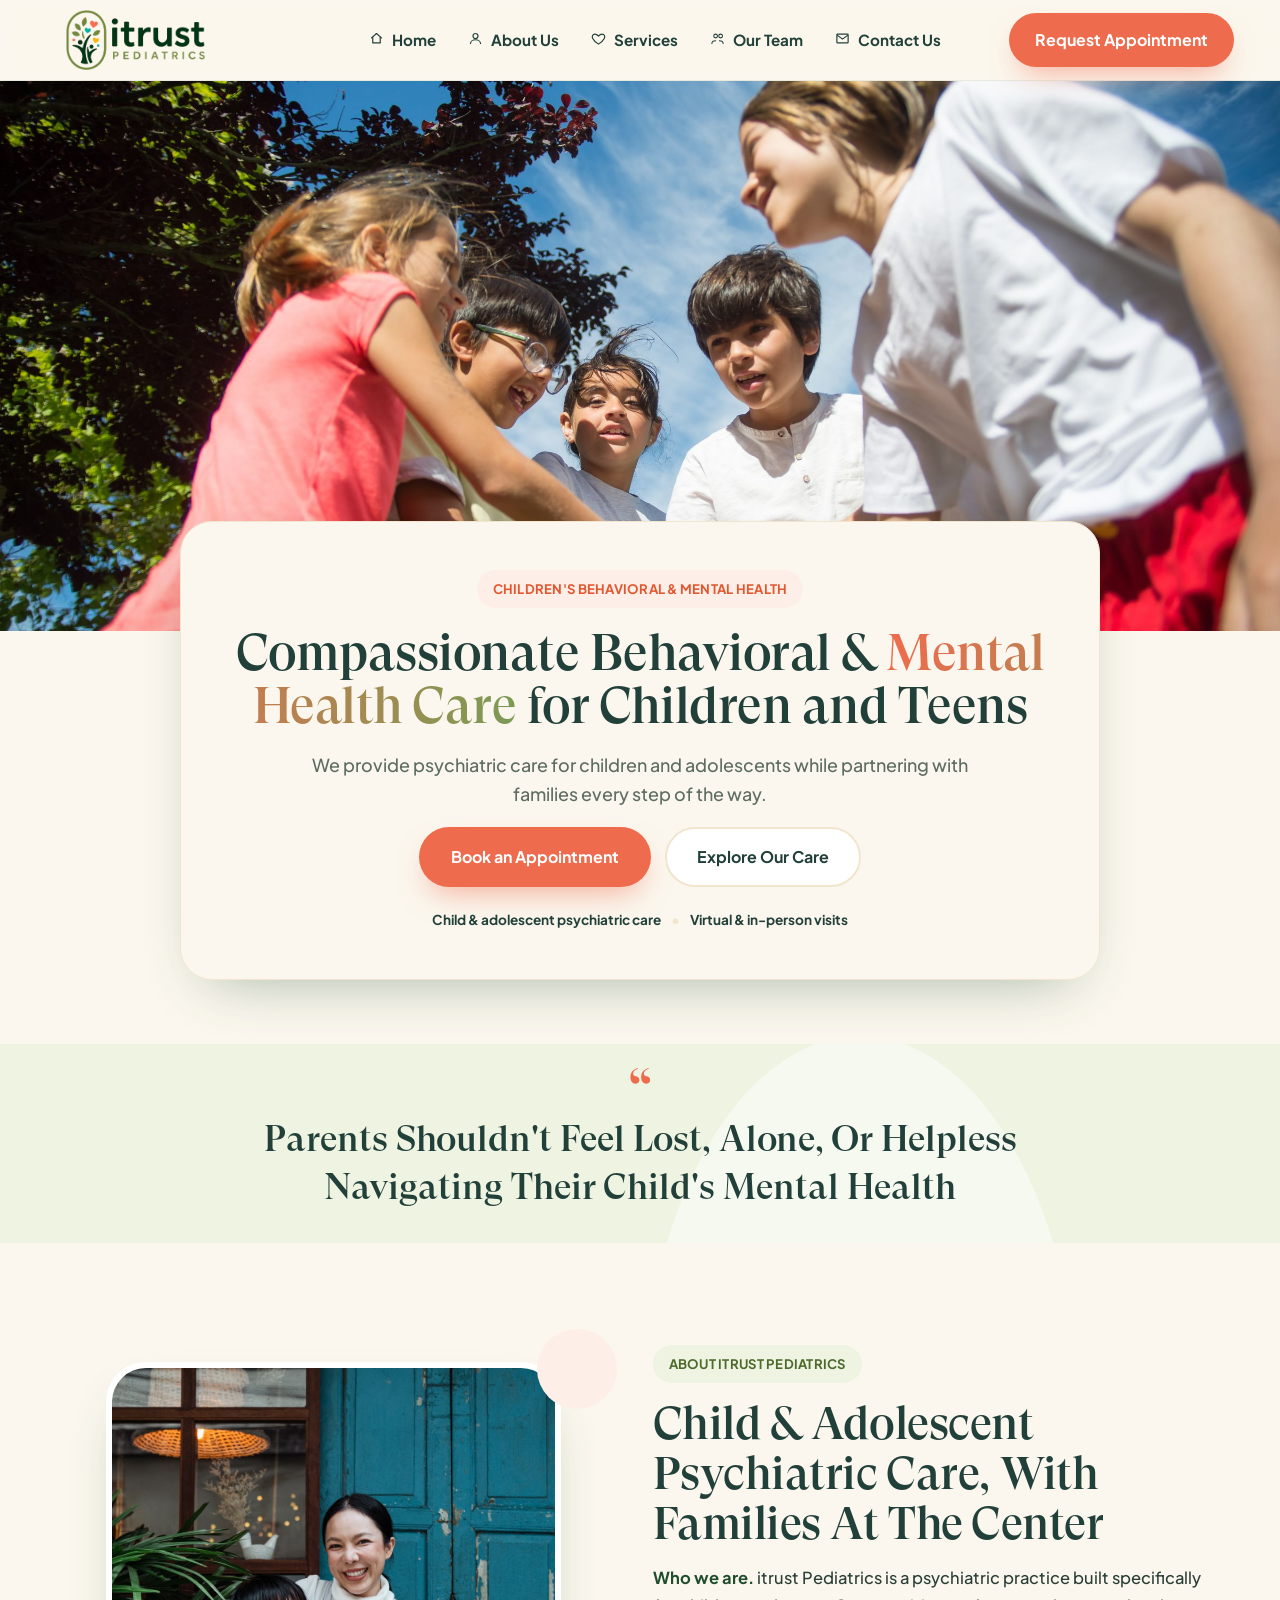
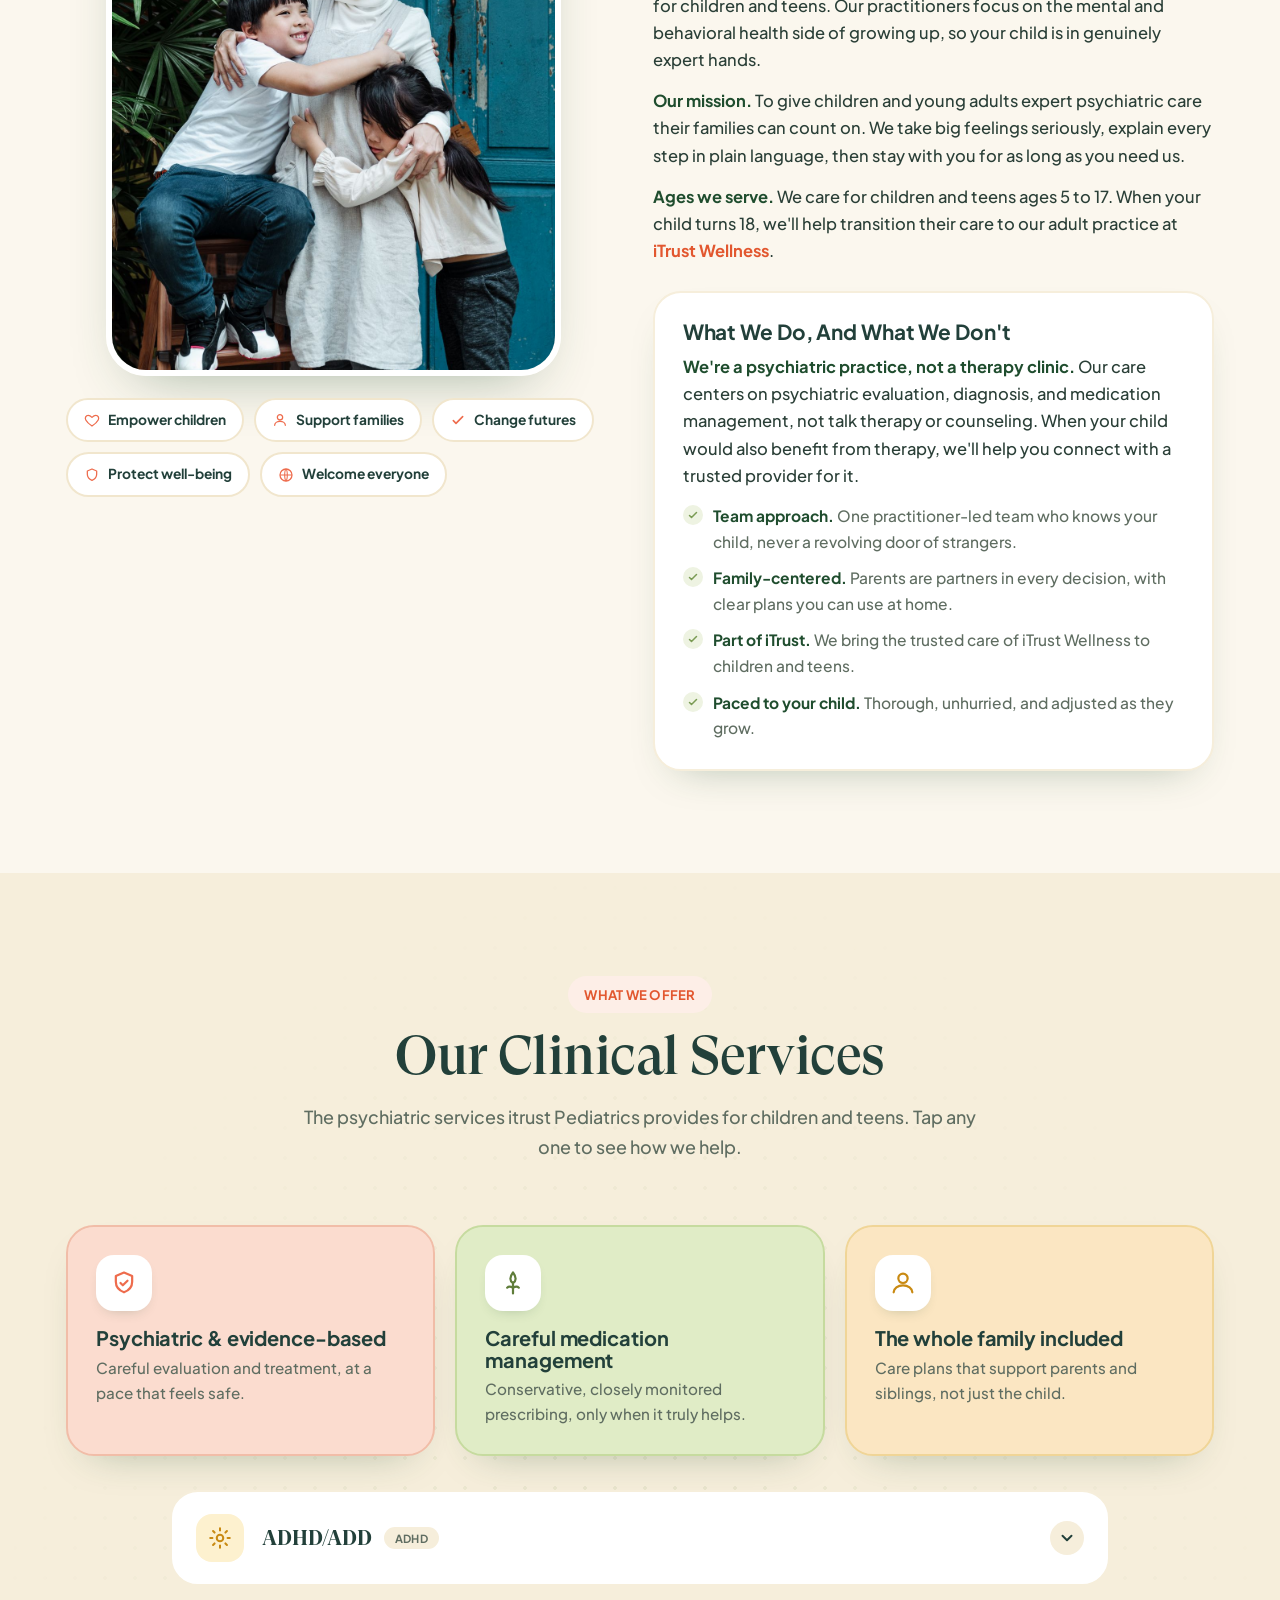
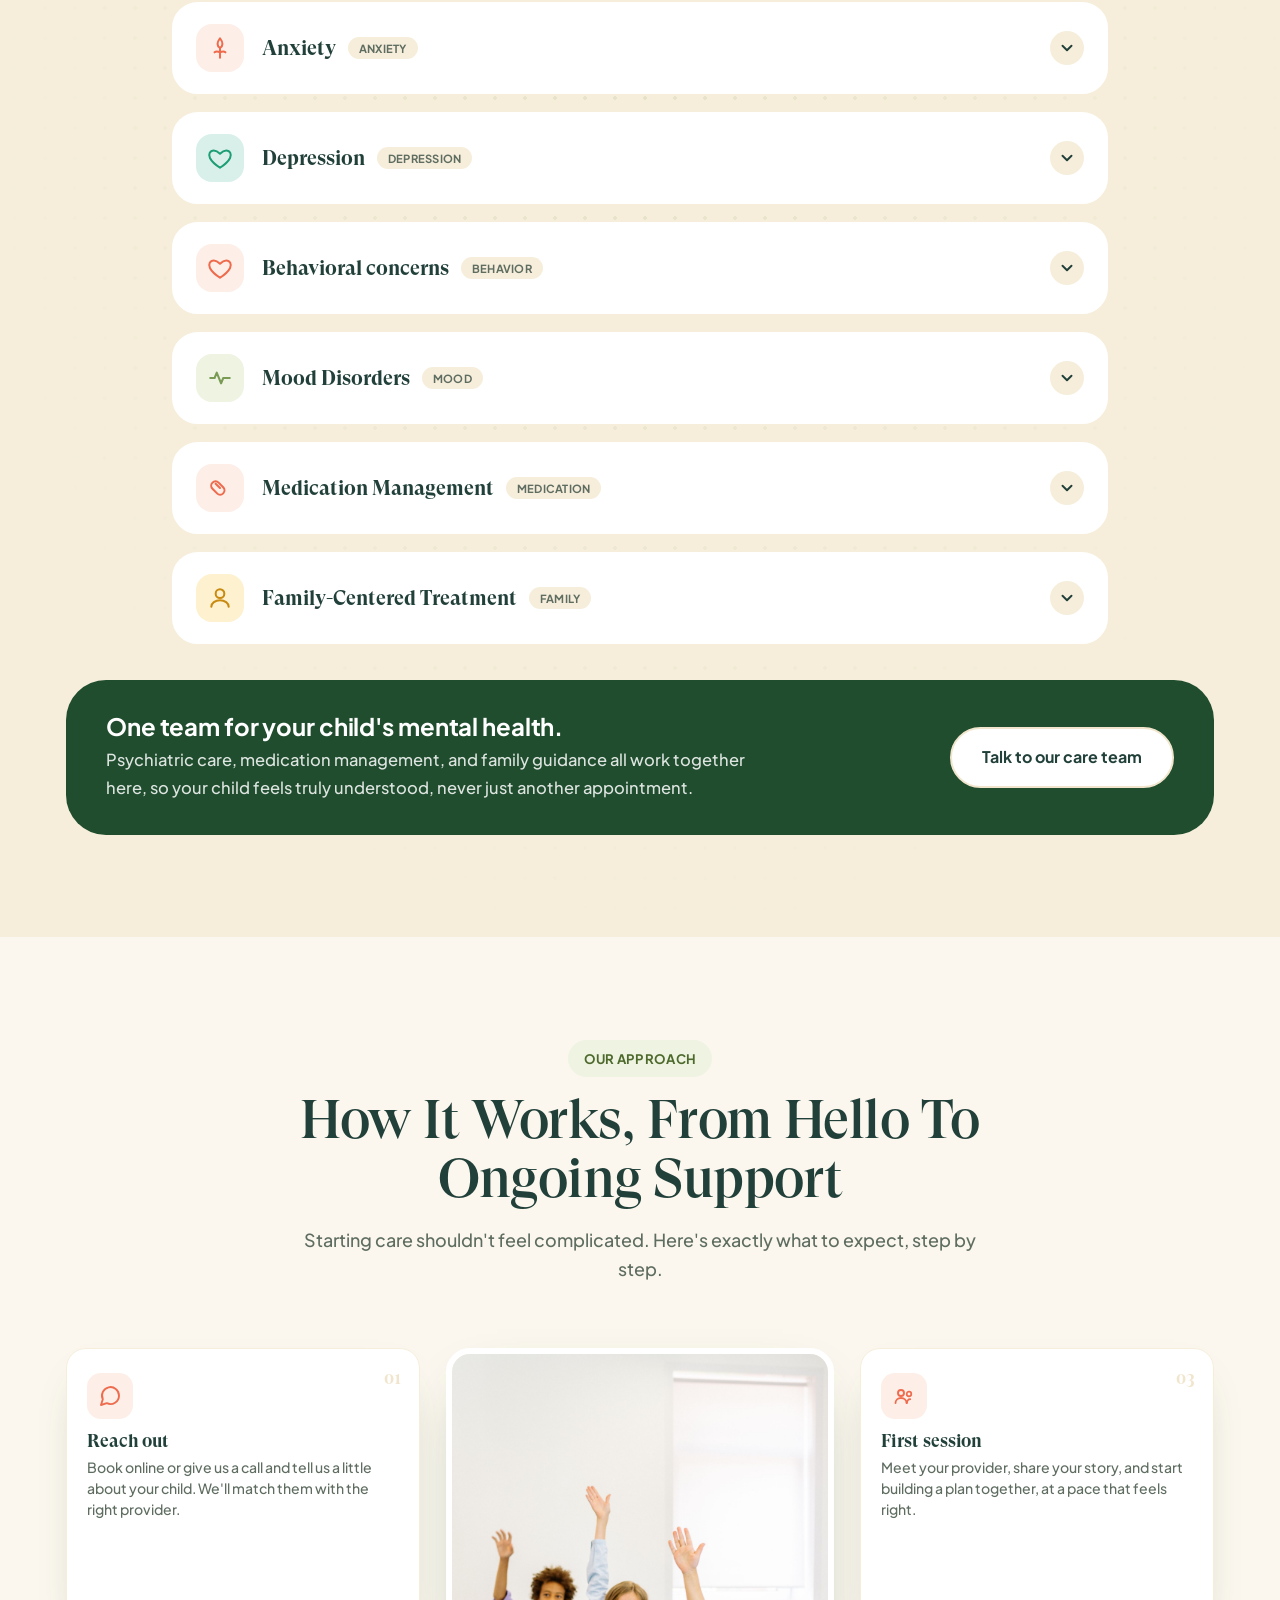
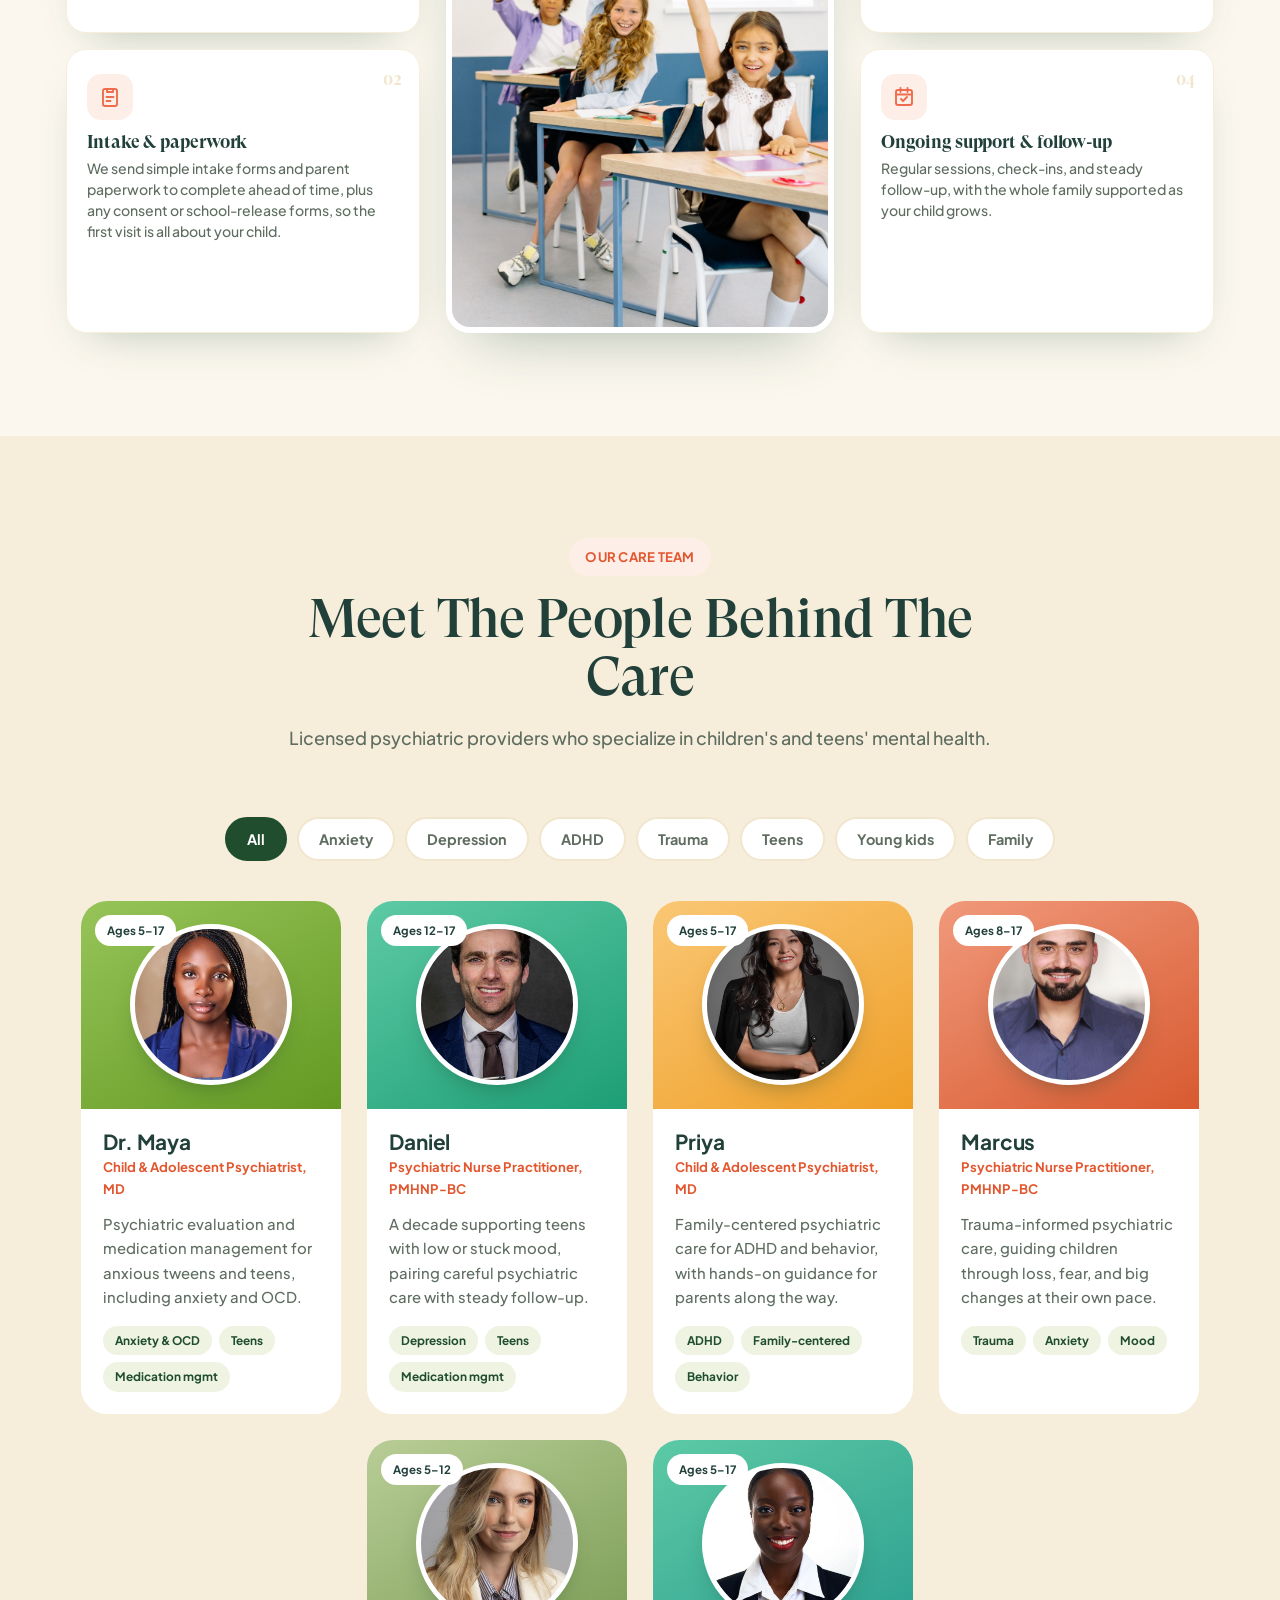
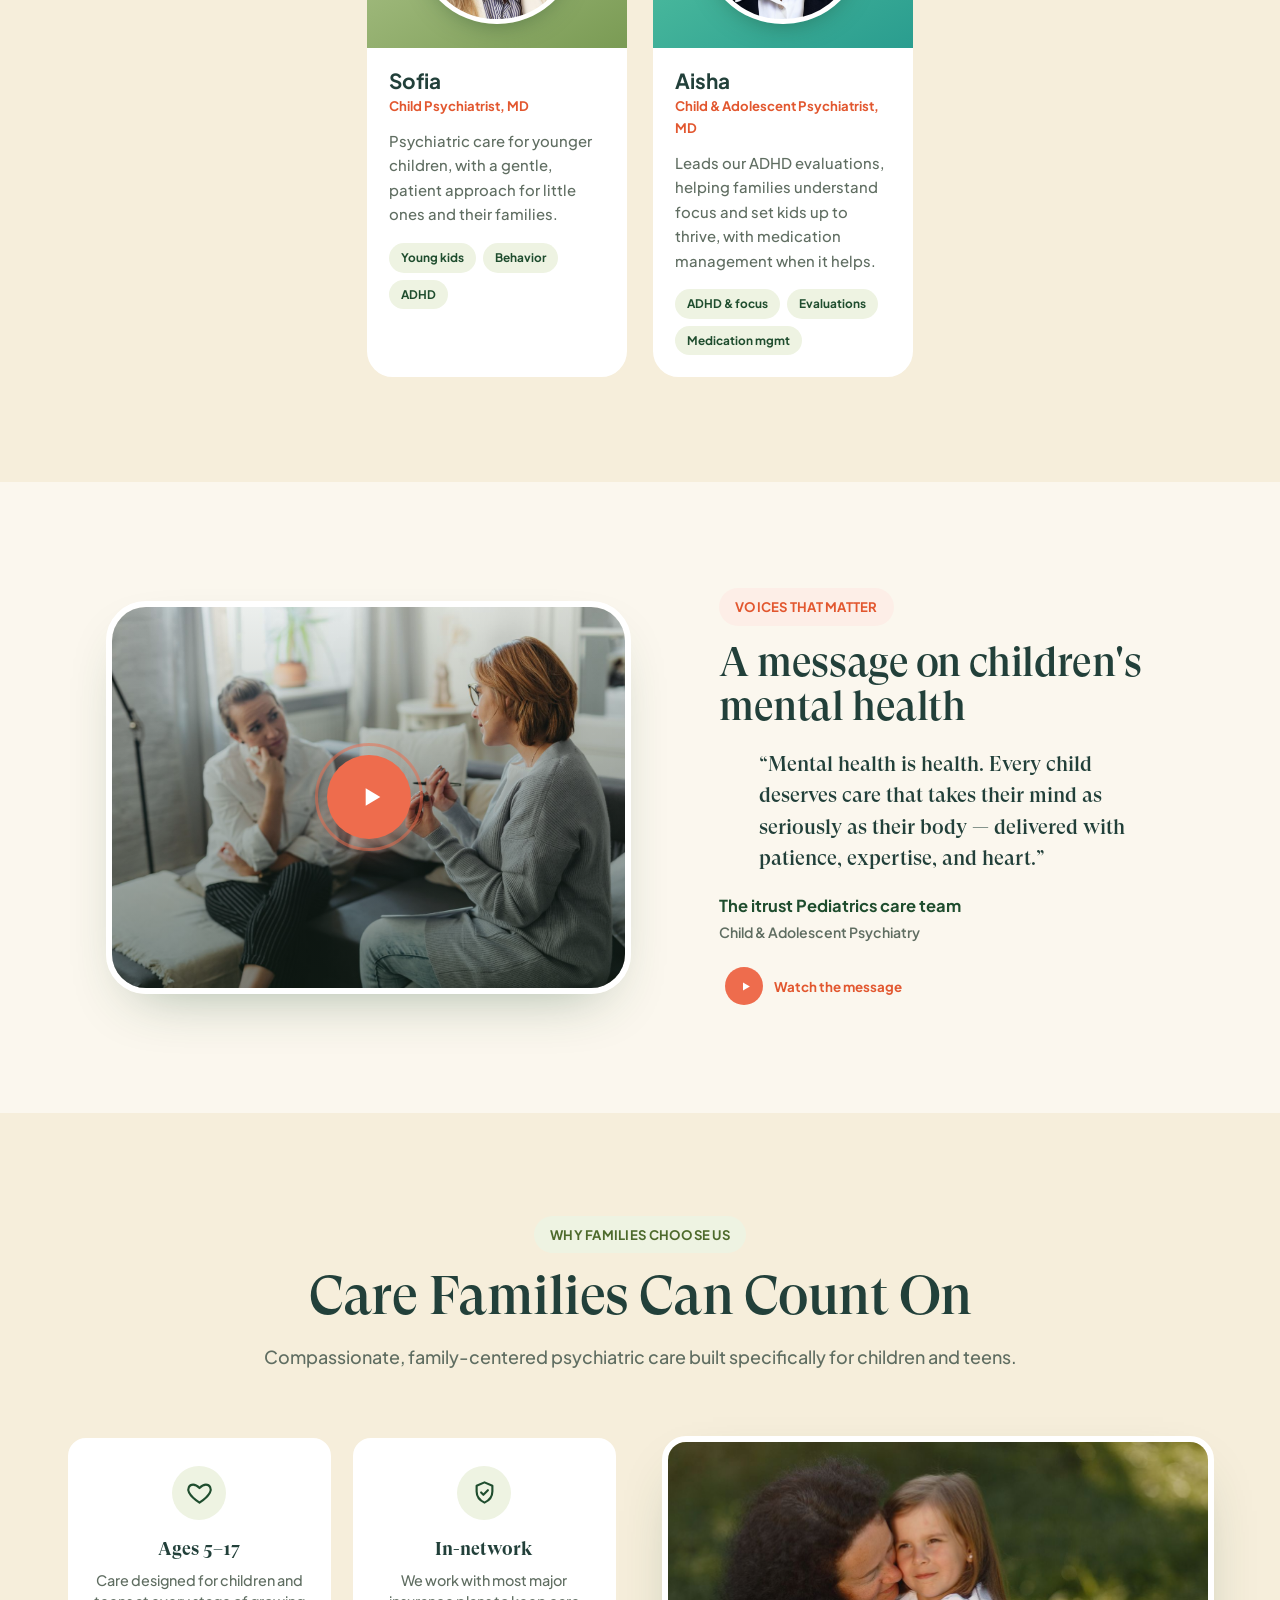
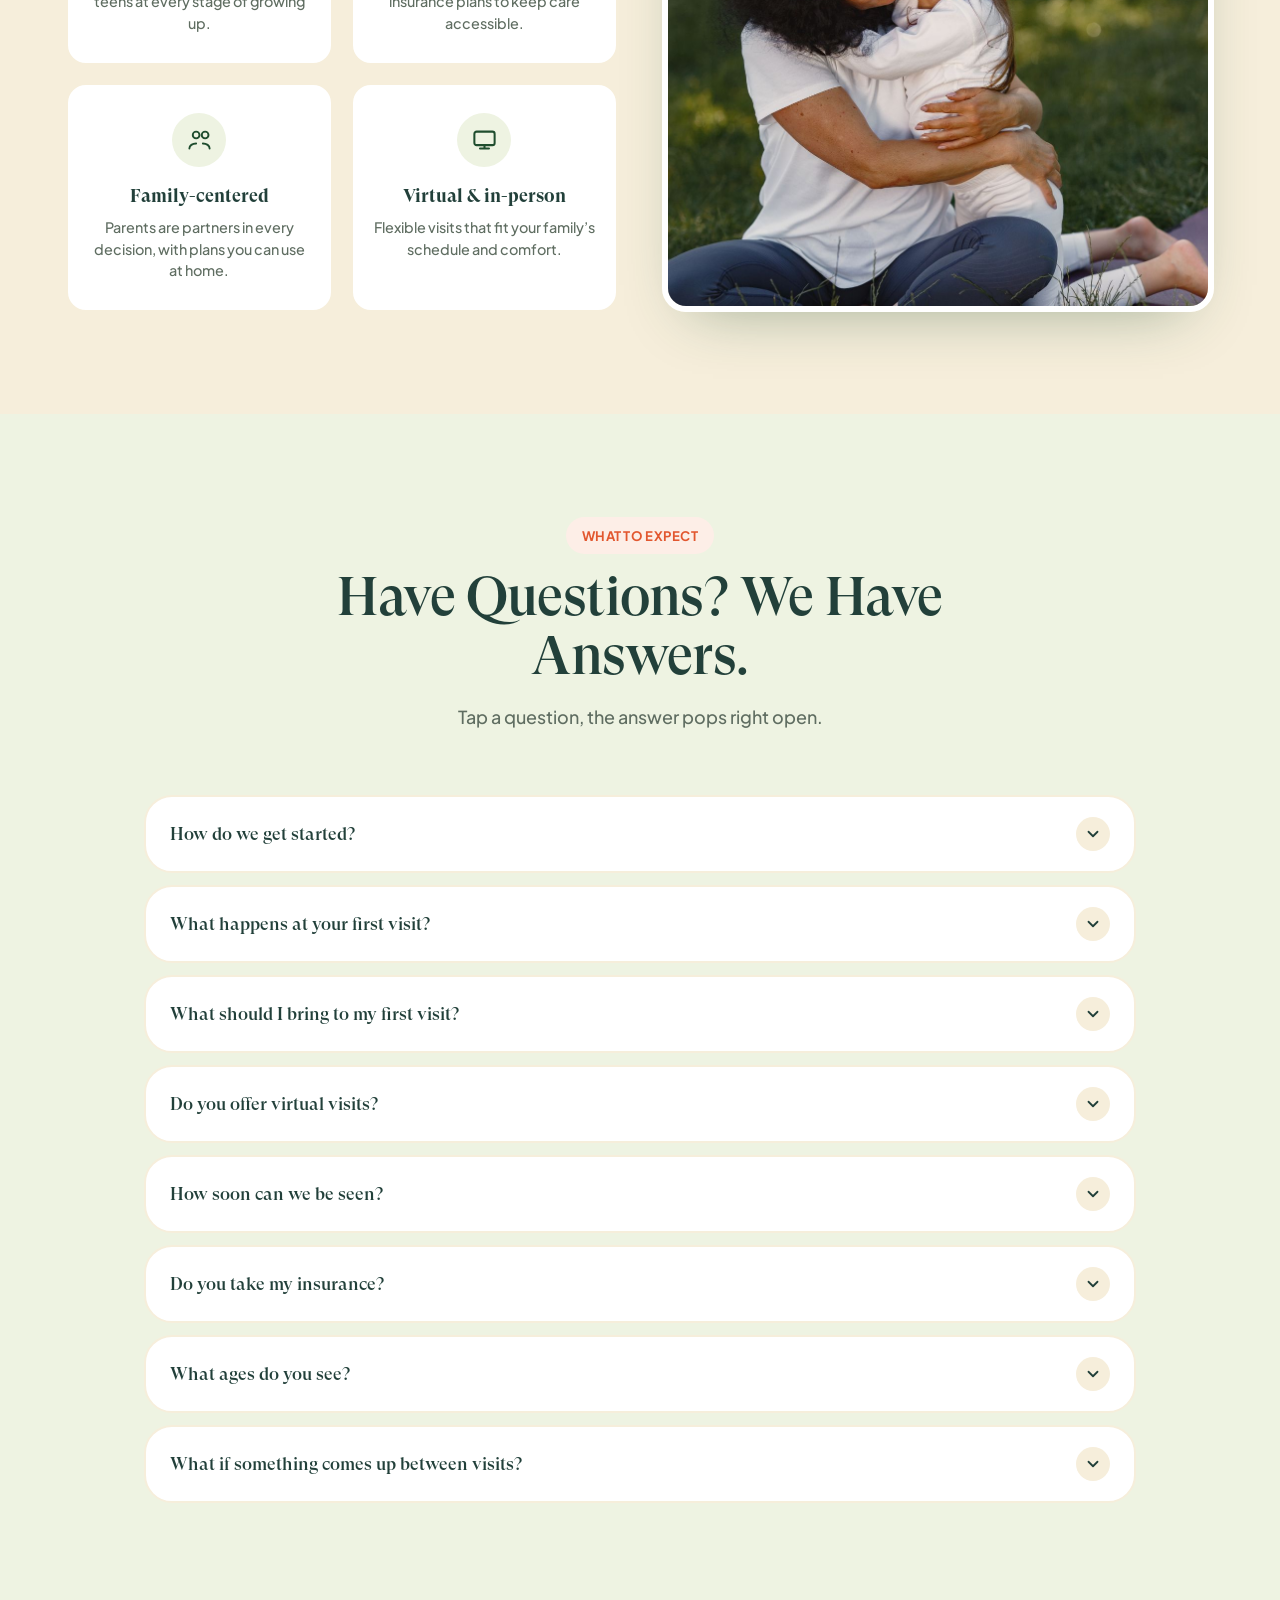
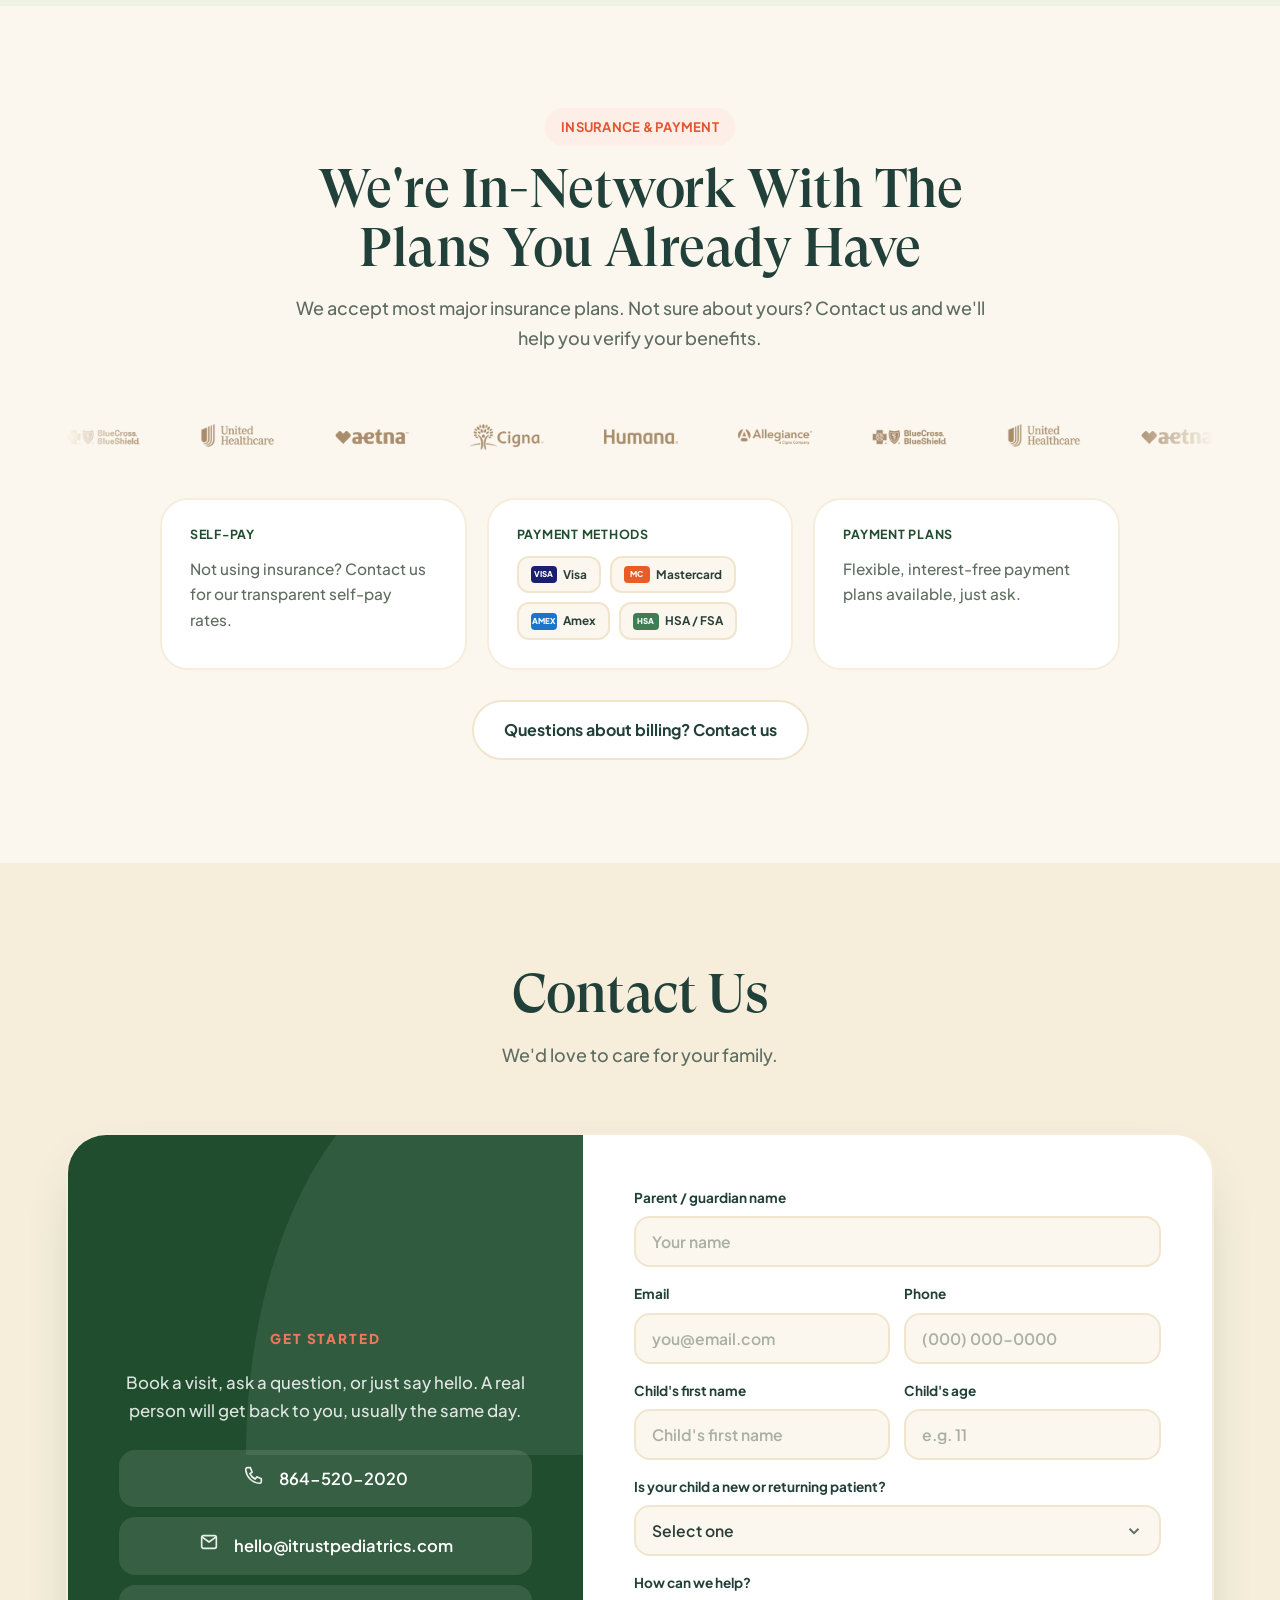
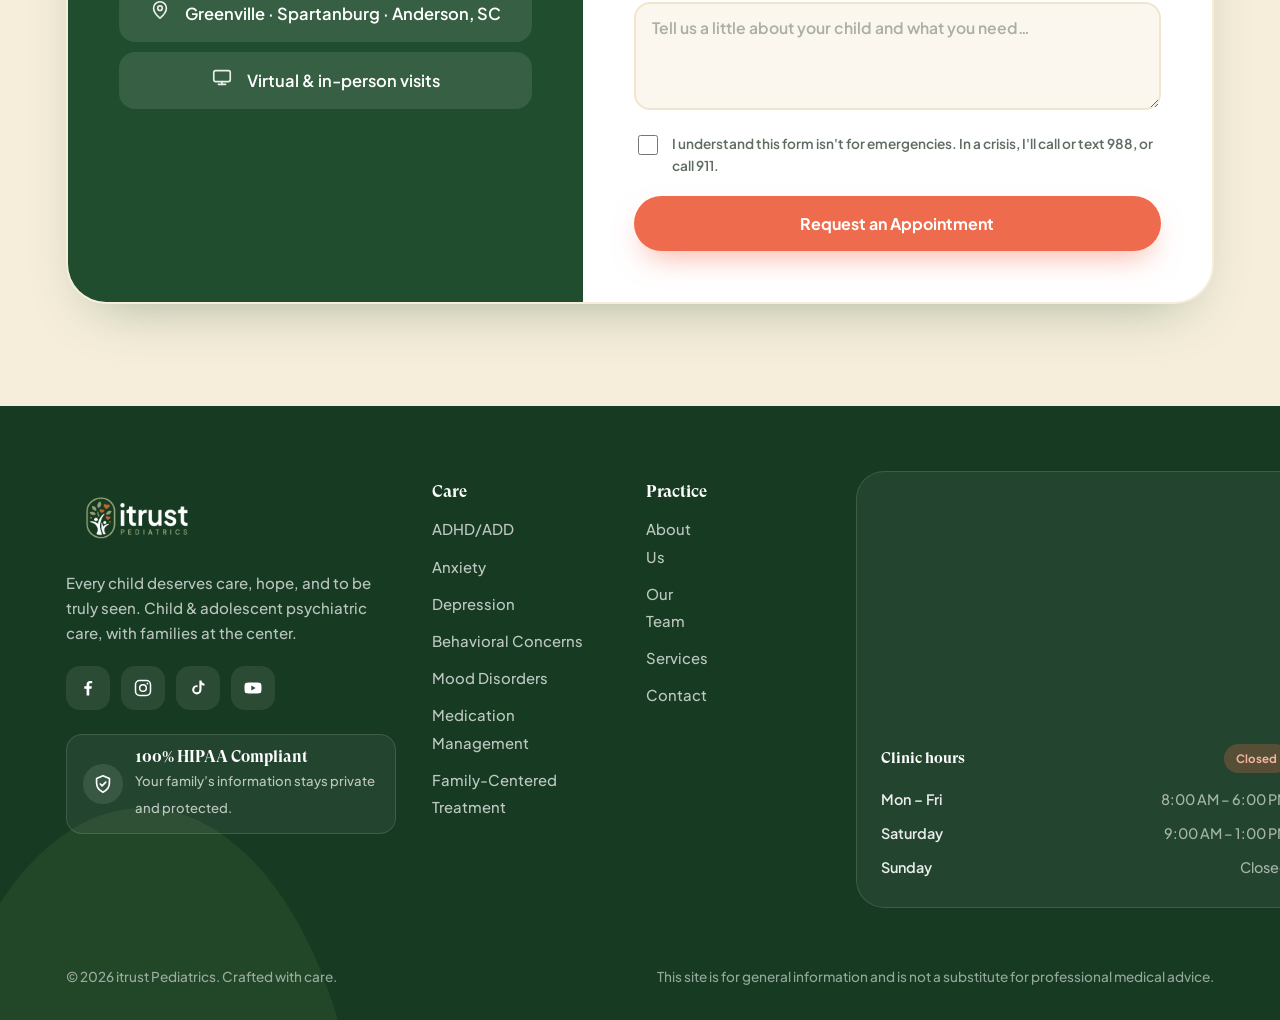
==== index.html @ 05122d59 "Home 'How It Works': 2-steps / image / 2-steps layout with classroom photo (v=35) Co-Authored-By: Cl" ====
<!DOCTYPE html>
<html lang="en">
<head>
  <meta charset="UTF-8" />
  <meta name="viewport" content="width=device-width, initial-scale=1.0" />
  <title>Child &amp; Adolescent Psychiatry for Ages 5&ndash;17 | itrust Pediatrics</title>
  <meta name="description" content="Child and adolescent psychiatric care and medication management for ages 5&ndash;17 — anxiety, depression, ADHD, mood, and behavior. Compassionate and family-centered." />
  <link rel="preconnect" href="https://fonts.googleapis.com" />
  <link rel="preconnect" href="https://fonts.gstatic.com" crossorigin />
  <link href="https://fonts.googleapis.com/css2?family=Plus+Jakarta+Sans:ital,wght@0,400;0,500;0,600;0,700;0,800;1,400;1,500&display=swap" rel="stylesheet" />
  <link rel="stylesheet" href="styles.css?v=35" />
  <link rel="icon" href="assets/itrust-pediatrics-logo.jpg" />
  <meta name="theme-color" content="#fbf7ee" />
</head>
<body>

  <!-- HEADER -->
  <header class="site-header" id="top">
    <div class="container header-inner">
      <a href="index.html" class="brand" aria-label="itrust Pediatrics home"><img src="assets/itrust-logo-color.png" alt="itrust Pediatrics logo" class="brand-logo" /></a>
      <nav class="main-nav" aria-label="Primary">
        <ul>
          <li><a href="index.html"><span class="nav-icon" aria-hidden="true"><svg viewBox="0 0 24 24" fill="none"><path d="M4 11 12 4l8 7" stroke="currentColor" stroke-width="1.9" stroke-linecap="round" stroke-linejoin="round"/><path d="M6 10v9h12v-9" stroke="currentColor" stroke-width="1.9" stroke-linecap="round" stroke-linejoin="round"/></svg></span><span>Home</span></a></li>
          <li><a href="about.html"><span class="nav-icon" aria-hidden="true"><svg viewBox="0 0 24 24" fill="none"><path d="M12 12a4 4 0 1 0 0-8 4 4 0 0 0 0 8Z" stroke="currentColor" stroke-width="1.9"/><path d="M4 20c0-3.3 3.6-6 8-6s8 2.7 8 6" stroke="currentColor" stroke-width="1.9" stroke-linecap="round"/></svg></span><span>About Us</span></a></li>
          <li><a href="services.html"><span class="nav-icon" aria-hidden="true"><svg viewBox="0 0 24 24" fill="none"><path d="M12 21s-7-4.5-9.3-9C1 8.8 2.7 5 6.3 5 9 5 12 8 12 8s3-3 5.7-3C21.3 5 23 8.8 21.3 12 19 16.5 12 21 12 21Z" stroke="currentColor" stroke-width="1.9" stroke-linejoin="round"/></svg></span><span>Services</span></a></li>
          <li><a href="team.html"><span class="nav-icon" aria-hidden="true"><svg viewBox="0 0 24 24" fill="none"><path d="M9 11a3 3 0 1 0 0-6 3 3 0 0 0 0 6ZM17 11a3 3 0 1 0 0-6 3 3 0 0 0 0 6Z" stroke="currentColor" stroke-width="1.7"/><path d="M3 20c0-2.6 2.7-4.5 6-4.5M21 20c0-2.6-2.7-4.5-6-4.5" stroke="currentColor" stroke-width="1.7" stroke-linecap="round"/></svg></span><span>Our Team</span></a></li>
          <li><a href="contact.html"><span class="nav-icon" aria-hidden="true"><svg viewBox="0 0 24 24" fill="none"><path d="M4 5h16a1 1 0 0 1 1 1v12a1 1 0 0 1-1 1H4a1 1 0 0 1-1-1V6a1 1 0 0 1 1-1Z" stroke="currentColor" stroke-width="1.9" stroke-linejoin="round"/><path d="m4 7 8 6 8-6" stroke="currentColor" stroke-width="1.9" stroke-linecap="round" stroke-linejoin="round"/></svg></span><span>Contact Us</span></a></li>
        </ul>
      </nav>
      <a href="contact.html" class="btn btn-primary header-cta">Request Appointment</a>
      <button class="more-trigger" aria-label="Open menu" aria-expanded="false" aria-controls="moreDrawer"><span class="more-trigger-icon" aria-hidden="true"><i></i><i></i><i></i></span></button>
    </div>
  </header>

  <!-- DRAWER -->
  <div class="more-drawer" id="moreDrawer" aria-hidden="true">
    <div class="more-overlay" data-close></div>
    <aside class="more-panel" role="dialog" aria-modal="true" aria-label="Site menu">
      <div class="more-head"><h3>Menu</h3><button class="more-close-x" data-close aria-label="Close menu">&times;</button></div>
      <p class="more-subtitle">Jump to any part of itrust Pediatrics.</p>
      <nav class="more-nav" aria-label="Mobile primary">
        <a class="more-link" href="index.html">Home</a>
        <a class="more-link" href="about.html">About Us</a>
        <a class="more-link" href="services.html">Services</a>
        <a class="more-link" href="team.html">Our Team</a>
        <a class="more-link" href="index.html#faq">What to Expect</a>
        <a class="more-link" href="contact.html">Contact</a>
      </nav>
      <div class="more-tools">
        <a href="index.html#insurance" class="more-tool"><svg viewBox="0 0 24 24" fill="none" aria-hidden="true"><path d="M12 3l7 3v5c0 4.5-3 8-7 10-4-2-7-5.5-7-10V6l7-3Z" stroke="currentColor" stroke-width="1.8" stroke-linejoin="round"/><path d="m9 12 2 2 4-4" stroke="currentColor" stroke-width="1.8" stroke-linecap="round" stroke-linejoin="round"/></svg><span>Insurance &amp; Billing</span></a>
        <a href="contact.html" class="more-tool more-tool-accent" data-close><svg viewBox="0 0 24 24" fill="currentColor" aria-hidden="true"><path d="M12 21s-7-4.5-9.3-9C1 8.8 2.7 5 6.3 5 9 5 12 8 12 8s3-3 5.7-3C21.3 5 23 8.8 21.3 12 19 16.5 12 21 12 21Z"/></svg><span>Request Appointment</span></a>
      </div>
    </aside>
  </div>

  <!-- HERO — Magazine Cover -->
  <section data-guide-title="Welcome 👋" data-guide="This is itrust Pediatrics — compassionate mental health care for children and teens, ages 5 to 17." class="hero-cover">
    <div class="hc-photo"><img src="assets/hero-light-1.jpg" alt="A group of kids putting their hands together in a sunny park" /></div>
    <div class="hc-card reveal">
      <span class="eyebrow">Children's behavioral &amp; mental health</span>
      <h1>Compassionate Behavioral &amp; <span class="hl-anim">Mental Health Care</span> for Children and Teens</h1>
      <p class="lead">We provide psychiatric care for children and adolescents while partnering with families every step of the way.</p>
      <div class="hero-actions">
        <a href="contact.html" class="btn btn-primary">Book an Appointment</a>
        <a href="services.html" class="btn btn-ghost">Explore Our Care</a>
      </div>
      <div class="hero-reassure">Child &amp; adolescent psychiatric care <span class="hr-sep">•</span> Virtual &amp; in-person visits</div>
    </div>
  </section>

  <!-- TAGLINE -->
  <section data-guide-title="You’re not alone" data-guide="Navigating a child’s mental health can feel overwhelming. We’re right here with your family." class="section sec-sage" style="text-align:center;padding:32px 0">
    <div class="arch-wrap" aria-hidden="true"><div class="arch a3" style="left:50%;transform:translateX(-50%);right:auto;top:-4%;background:#fff;opacity:.5"></div></div>
    <div class="container reveal" style="max-width:52rem">
      <div style="font-family:var(--head);font-size:calc(4rem * 0.95);line-height:.5;color:var(--coral)" aria-hidden="true">&ldquo;</div>
      <p style="font-family:var(--head);font-weight:500;font-size:calc(clamp(1.5rem,3.4vw,2.4rem) * 0.95);line-height:1.32;color:var(--green-ink);margin-top:.5rem">Parents Shouldn't Feel Lost, Alone, Or Helpless Navigating Their Child's Mental Health</p>
    </div>
  </section>

  <!-- ABOUT -->
  <section data-guide-title="Who we are" data-guide="A psychiatric practice built just for kids and teens — evaluation, diagnosis, and medication management." class="section" id="about">
    <div class="container about-grid">
      <div class="about-art reveal">
        <div class="blob bob" aria-hidden="true" style="width:80px;height:80px;background:var(--coral-soft);right:-16px;top:-16px;z-index:2"></div>
        <figure class="about-photo"><img src="assets/about-1.jpg" alt="A loving family moment" loading="lazy" /></figure>
        <div class="pill-row" style="margin-top:22px">
          <span class="tag-pill"><svg viewBox="0 0 24 24" fill="none"><path d="M12 21s-7-4.5-9.3-9C1 8.8 2.7 5 6.3 5 9 5 12 8 12 8s3-3 5.7-3C21.3 5 23 8.8 21.3 12 19 16.5 12 21 12 21Z" stroke="currentColor" stroke-width="1.9" stroke-linejoin="round"/></svg>Empower children</span>
          <span class="tag-pill"><svg viewBox="0 0 24 24" fill="none"><path d="M12 12a4 4 0 1 0 0-8 4 4 0 0 0 0 8Z" stroke="currentColor" stroke-width="1.9"/><path d="M4 20c0-3.3 3.6-6 8-6s8 2.7 8 6" stroke="currentColor" stroke-width="1.9" stroke-linecap="round"/></svg>Support families</span>
          <span class="tag-pill"><svg viewBox="0 0 24 24" fill="none"><path d="M5 13l4 4L19 7" stroke="currentColor" stroke-width="2.4" stroke-linecap="round" stroke-linejoin="round"/></svg>Change futures</span>
          <span class="tag-pill"><svg viewBox="0 0 24 24" fill="none"><path d="M12 3l7 3v5c0 4.5-3 7.5-7 9-4-1.5-7-4.5-7-9V6l7-3Z" stroke="currentColor" stroke-width="1.9" stroke-linejoin="round"/></svg>Protect well-being</span>
          <span class="tag-pill"><svg viewBox="0 0 24 24" fill="none"><circle cx="12" cy="12" r="9" stroke="currentColor" stroke-width="1.9"/><path d="M3 12h18M12 3c2.6 2.7 2.6 15.3 0 18M12 3c-2.6 2.7-2.6 15.3 0 18" stroke="currentColor" stroke-width="1.6"/></svg>Welcome everyone</span>
        </div>
      </div>
      <div class="about-copy reveal d1">
        <span class="eyebrow sage"><span class="dot"></span>About itrust Pediatrics</span>
        <h2 style="margin-top:16px">Child &amp; Adolescent Psychiatric Care, With Families At The Center</h2>
        <p class="lead-p"><strong>Who we are.</strong> itrust Pediatrics is a psychiatric practice built specifically for children and teens. Our practitioners focus on the mental and behavioral health side of growing up, so your child is in genuinely expert hands.</p>
        <p class="lead-p"><strong>Our mission.</strong> To give children and young adults expert psychiatric care their families can count on. We take big feelings seriously, explain every step in plain language, then stay with you for as long as you need us.</p>
        <p class="lead-p"><strong>Ages we serve.</strong> We care for children and teens ages 5 to 17. When your child turns 18, we'll help transition their care to our adult practice at <a href="https://itrustwellness.com" target="_blank" rel="noopener" style="color:var(--coral-2);font-weight:700">iTrust Wellness</a>.</p>
        <div class="mh-card">
          <h3>What We Do, And What We Don't</h3>
          <p class="mh-intro"><strong>We're a psychiatric practice, not a therapy clinic.</strong> Our care centers on psychiatric evaluation, diagnosis, and medication management, not talk therapy or counseling. When your child would also benefit from therapy, we'll help you connect with a trusted provider for it.</p>
          <ul class="mh-points">
            <li><strong>Team approach.</strong> One practitioner-led team who knows your child, never a revolving door of strangers.</li>
            <li><strong>Family-centered.</strong> Parents are partners in every decision, with clear plans you can use at home.</li>
            <li><strong>Part of iTrust.</strong> We bring the trusted care of iTrust Wellness to children and teens.</li>
            <li><strong>Paced to your child.</strong> Thorough, unhurried, and adjusted as they grow.</li>
          </ul>
        </div>
      </div>
    </div>
  </section>

  <!-- SERVICES -->
  <section data-guide-title="What we help with" data-guide="Anxiety, ADHD, depression, mood, and behavioral concerns — care shaped around your child." class="section sec-tint" id="concerns">
    <div class="dot-grid" aria-hidden="true"></div>
    <div class="container">
      <div class="section-head reveal">
        <span class="eyebrow"><span class="dot"></span>What we offer</span>
        <h2 style="margin-top:14px">Our Clinical Services</h2>
        <p class="sub">The psychiatric services itrust Pediatrics provides for children and teens. Tap any one to see how we help.</p>
      </div>
      <div class="trust-band reveal" style="margin-bottom:34px">
        <div class="trust-card c-coral"><span class="tc-ic"><svg viewBox="0 0 24 24" fill="none"><path d="M12 3l7 3v5c0 4.5-3 7.5-7 9-4-1.5-7-4.5-7-9V6l7-3Z" stroke="currentColor" stroke-width="1.9" stroke-linejoin="round"/><path d="m9 12 2 2 4-4" stroke="currentColor" stroke-width="1.9" stroke-linecap="round" stroke-linejoin="round"/></svg></span><h3>Psychiatric &amp; evidence-based</h3><p>Careful evaluation and treatment, at a pace that feels safe.</p></div>
        <div class="trust-card c-sage"><span class="tc-ic"><svg viewBox="0 0 24 24" fill="none"><path d="M12 3c-3 4-3 7 0 9 3-2 3-5 0-9Z" stroke="currentColor" stroke-width="1.9" stroke-linejoin="round"/><path d="M12 12v9M12 16c-2-1-4-1-5 0M12 16c2-1 4-1 5 0" stroke="currentColor" stroke-width="1.9" stroke-linecap="round"/></svg></span><h3>Careful medication management</h3><p>Conservative, closely monitored prescribing, only when it truly helps.</p></div>
        <div class="trust-card c-cream"><span class="tc-ic"><svg viewBox="0 0 24 24" fill="none"><path d="M12 12a4 4 0 1 0 0-8 4 4 0 0 0 0 8Z" stroke="currentColor" stroke-width="1.9"/><path d="M4 20c0-3.3 3.6-6 8-6s8 2.7 8 6" stroke="currentColor" stroke-width="1.9" stroke-linecap="round"/></svg></span><h3>The whole family included</h3><p>Care plans that support parents and siblings, not just the child.</p></div>
      </div>

      <div class="concern-list">
        <div class="concern reveal">
          <button class="concern-q" aria-expanded="false"><span class="concern-ic ic-yellow" aria-hidden="true"><svg viewBox="0 0 24 24" fill="none"><circle cx="12" cy="12" r="3" stroke="currentColor" stroke-width="1.9"/><path d="M12 3v2M12 19v2M3 12h2M19 12h2M5.6 5.6l1.4 1.4M17 17l1.4 1.4M18.4 5.6 17 7M7 17l-1.4 1.4" stroke="currentColor" stroke-width="1.9" stroke-linecap="round"/></svg></span><span class="concern-title">ADHD/ADD <span class="concern-tag">ADHD</span></span><span class="concern-chev" aria-hidden="true"><svg viewBox="0 0 24 24" fill="none"><path d="M6 9l6 6 6-6" stroke="currentColor" stroke-width="2.6" stroke-linecap="round" stroke-linejoin="round"/></svg></span></button>
          <div class="concern-a-wrap"><div class="concern-a"><p>Some kids have brilliant, busy minds that just work differently. We look past the "behavior problem" label to understand how your child focuses, learns, and thrives, then build supports that play to their strengths.</p>
            <div class="concern-cols"><div class="concern-col"><h4>Signs we watch for</h4><ul><li>Hard time focusing, finishing tasks, or sitting still</li><li>Big emotions and impulsive moments</li><li>Struggles with homework, routines, or organization</li><li>Notes home from teachers about attention</li></ul></div><div class="concern-col concern-col-treat"><h4>How we help</h4><ul><li>A thorough assessment with input from home and school</li><li>Behavioral strategies, focus supports, and medication management when appropriate</li><li>Parent coaching and skill-building support</li><li>School-support guidance so your child is set up to succeed</li></ul></div></div>
          </div></div>
        </div>
        <div class="concern reveal">
          <button class="concern-q" aria-expanded="false"><span class="concern-ic ic-coral" aria-hidden="true"><svg viewBox="0 0 24 24" fill="none"><path d="M12 3c-3 4-3 7 0 9 3-2 3-5 0-9Z" stroke="currentColor" stroke-width="1.9" stroke-linejoin="round"/><path d="M12 12v9M12 16c-2-1-4-1-5 0M12 16c2-1 4-1 5 0" stroke="currentColor" stroke-width="1.9" stroke-linecap="round"/></svg></span><span class="concern-title">Anxiety <span class="concern-tag">Anxiety</span></span><span class="concern-chev" aria-hidden="true"><svg viewBox="0 0 24 24" fill="none"><path d="M6 9l6 6 6-6" stroke="currentColor" stroke-width="2.6" stroke-linecap="round" stroke-linejoin="round"/></svg></span></button>
          <div class="concern-a-wrap"><div class="concern-a"><p>It's normal for kids to worry about a test or a thunderstorm. Anxiety is different, it's worry that gets so loud it crowds out school, sleep, friendships, and play. We take those big feelings seriously, with no judgment and no rush.</p>
            <div class="concern-cols"><div class="concern-col"><h4>Signs we watch for</h4><ul><li>Stomachaches or headaches with no clear cause</li><li>Trouble sleeping, or clinging at drop-off</li><li>Avoiding school, friends, or once-loved activities</li><li>Constant "what if" worries that won't switch off</li></ul></div><div class="concern-col concern-col-treat"><h4>How we help</h4><ul><li>A calm, unhurried assessment of what's really going on</li><li>Medication management when appropriate, plus proven coping strategies</li><li>Practical coping tools, mindfulness, breathing, and grounding</li><li>A family plan, so parents know how to support, not pressure</li></ul></div></div>
          </div></div>
        </div>
        <div class="concern reveal">
          <button class="concern-q" aria-expanded="false"><span class="concern-ic ic-teal" aria-hidden="true"><svg viewBox="0 0 24 24" fill="none"><path d="M12 21s-7-4.5-9.3-9C1 8.8 2.7 5 6.3 5 9 5 12 8 12 8s3-3 5.7-3C21.3 5 23 8.8 21.3 12 19 16.5 12 21 12 21Z" stroke="currentColor" stroke-width="1.9" stroke-linejoin="round"/></svg></span><span class="concern-title">Depression <span class="concern-tag">Depression</span></span><span class="concern-chev" aria-hidden="true"><svg viewBox="0 0 24 24" fill="none"><path d="M6 9l6 6 6-6" stroke="currentColor" stroke-width="2.6" stroke-linecap="round" stroke-linejoin="round"/></svg></span></button>
          <div class="concern-a-wrap"><div class="concern-a"><p>When sadness lingers for weeks and a child stops being themselves, it deserves real attention, not a "they'll grow out of it." We help families spot it early and build a path back to feeling like themselves again.</p>
            <div class="concern-cols"><div class="concern-col"><h4>Signs we watch for</h4><ul><li>Lasting sadness, irritability, or numbness</li><li>Pulling away from friends and family</li><li>Changes in sleep, appetite, or energy</li><li>Losing interest in things they used to love</li></ul></div><div class="concern-col concern-col-treat"><h4>How we help</h4><ul><li>A compassionate evaluation and, where needed, safety planning</li><li>A psychiatric treatment plan tailored to your child, including medication when it helps</li><li>Practical routines for mood, rest, and daily structure</li><li>Steady follow-up, we stay with you, and refer if more is needed</li></ul></div></div>
          </div></div>
        </div>
        <div class="concern reveal">
          <button class="concern-q" aria-expanded="false"><span class="concern-ic ic-coral" aria-hidden="true"><svg viewBox="0 0 24 24" fill="none"><path d="M12 21s-7-4.5-9.3-9C1 8.8 2.7 5 6.3 5 9 5 12 8 12 8s3-3 5.7-3C21.3 5 23 8.8 21.3 12 19 16.5 12 21 12 21Z" stroke="currentColor" stroke-width="1.9" stroke-linejoin="round"/></svg></span><span class="concern-title">Behavioral concerns <span class="concern-tag">Behavior</span></span><span class="concern-chev" aria-hidden="true"><svg viewBox="0 0 24 24" fill="none"><path d="M6 9l6 6 6-6" stroke="currentColor" stroke-width="2.6" stroke-linecap="round" stroke-linejoin="round"/></svg></span></button>
          <div class="concern-a-wrap"><div class="concern-a"><p>Big behaviors, meltdowns, defiance, anger that comes out of nowhere, are usually a child telling us something they can't yet put into words. We help families understand what's underneath and respond in a way that actually calms things down.</p>
            <div class="concern-cols"><div class="concern-col"><h4>Signs we watch for</h4><ul><li>Frequent meltdowns or outbursts beyond their age</li><li>Defiance, arguing, or trouble with limits</li><li>Anger or aggression that worries you</li><li>Conflict that's straining the whole household</li></ul></div><div class="concern-col concern-col-treat"><h4>How we help</h4><ul><li>Get to the "why" behind the behavior, not just the surface</li><li>Emotional-regulation strategies and behavioral supports</li><li>Parent coaching with calm, consistent strategies</li><li>Family guidance to ease conflict and rebuild connection</li></ul></div></div>
          </div></div>
        </div>
        <div class="concern reveal">
          <button class="concern-q" aria-expanded="false"><span class="concern-ic ic-green" aria-hidden="true"><svg viewBox="0 0 24 24" fill="none"><path d="M3 12h4l2-5 4 10 2-5h6" stroke="currentColor" stroke-width="1.9" stroke-linecap="round" stroke-linejoin="round"/></svg></span><span class="concern-title">Mood Disorders <span class="concern-tag">Mood</span></span><span class="concern-chev" aria-hidden="true"><svg viewBox="0 0 24 24" fill="none"><path d="M6 9l6 6 6-6" stroke="currentColor" stroke-width="2.6" stroke-linecap="round" stroke-linejoin="round"/></svg></span></button>
          <div class="concern-a-wrap"><div class="concern-a"><p>Mood that swings, lingering irritability, or ups and downs beyond the usual can point to a mood disorder. We assess carefully, then help your child find steadier ground.</p>
            <div class="concern-cols"><div class="concern-col"><h4>Signs we watch for</h4><ul><li>Big mood swings or ups and downs</li><li>Irritability or anger that lingers</li><li>Periods of unusually high or very low energy</li><li>Trouble that comes and goes in cycles</li></ul></div><div class="concern-col concern-col-treat"><h4>How we help</h4><ul><li>A thorough psychiatric evaluation and diagnosis</li><li>Medication management when it's the right fit</li><li>A clear plan with close monitoring over time</li><li>Coordination with your family and school</li></ul></div></div>
          </div></div>
        </div>
        <div class="concern reveal">
          <button class="concern-q" aria-expanded="false"><span class="concern-ic ic-coral" aria-hidden="true"><svg viewBox="0 0 24 24" fill="none"><rect x="3" y="8" width="14" height="8" rx="4" transform="rotate(45 10 12)" stroke="currentColor" stroke-width="1.9"/><path d="M8 8l4 4" stroke="currentColor" stroke-width="1.9" stroke-linecap="round"/></svg></span><span class="concern-title">Medication Management <span class="concern-tag">Medication</span></span><span class="concern-chev" aria-hidden="true"><svg viewBox="0 0 24 24" fill="none"><path d="M6 9l6 6 6-6" stroke="currentColor" stroke-width="2.6" stroke-linecap="round" stroke-linejoin="round"/></svg></span></button>
          <div class="concern-a-wrap"><div class="concern-a"><p>Medication management is a core part of what we do. When it's the right fit, our prescribers offer careful, conservative medication support, closely monitored over time.</p>
            <div class="concern-cols"><div class="concern-col"><h4>What it involves</h4><ul><li>A thorough evaluation before anything is prescribed</li><li>Conservative, evidence-based prescribing</li><li>Close monitoring and regular check-ins</li><li>Coordination with your child's care team and school</li></ul></div><div class="concern-col concern-col-treat"><h4>Our approach</h4><ul><li>Conservative by default, medication only when it truly helps</li><li>Clear talk about benefits and trade-offs</li><li>You and your child are part of every decision</li><li>Adjusted carefully over time, never rushed</li></ul></div></div>
          </div></div>
        </div>
        <div class="concern reveal">
          <button class="concern-q" aria-expanded="false"><span class="concern-ic ic-yellow" aria-hidden="true"><svg viewBox="0 0 24 24" fill="none"><path d="M12 12a4 4 0 1 0 0-8 4 4 0 0 0 0 8Z" stroke="currentColor" stroke-width="1.9"/><path d="M4 20c0-3.3 3.6-6 8-6s8 2.7 8 6" stroke="currentColor" stroke-width="1.9" stroke-linecap="round"/></svg></span><span class="concern-title">Family-Centered Treatment <span class="concern-tag">Family</span></span><span class="concern-chev" aria-hidden="true"><svg viewBox="0 0 24 24" fill="none"><path d="M6 9l6 6 6-6" stroke="currentColor" stroke-width="2.6" stroke-linecap="round" stroke-linejoin="round"/></svg></span></button>
          <div class="concern-a-wrap"><div class="concern-a"><p>Caring for a child means caring for the whole family. Through psychoeducation, care planning, and guidance from our practitioners, we help parents feel confident supporting their child at home.</p>
            <div class="concern-cols"><div class="concern-col"><h4>What it includes</h4><ul><li>Psychoeducation about your child's diagnosis and needs</li><li>A clear care plan you help shape</li><li>Practical guidance from our practitioners for home</li><li>Support for siblings and the whole family</li></ul></div><div class="concern-col concern-col-treat"><h4>How it helps</h4><ul><li>Less guesswork and overwhelm at home</li><li>Calmer, more consistent routines</li><li>Everyone pulling in the same direction</li><li>Confidence you're not navigating it alone</li></ul></div></div>
          </div></div>
        </div>
      </div>

      <div class="concern-foot reveal">
        <div><h3>One team for your child's mental health.</h3><p>Psychiatric care, medication management, and family guidance all work together here, so your child feels truly understood, never just another appointment.</p></div>
        <a href="contact.html" class="btn btn-ghost">Talk to our care team</a>
      </div>
    </div>
  </section>

  <!-- APPROACH -->
  <section data-guide-title="How it works" data-guide="Getting started is simple. Here’s exactly what to expect, step by step." class="section" id="approach">
    <div class="container">
      <div class="section-head reveal">
        <span class="eyebrow sage">Our approach</span>
        <h2 style="margin-top:14px">How It Works, From Hello To Ongoing Support</h2>
        <p class="sub">Starting care shouldn't feel complicated. Here's exactly what to expect, step by step.</p>
      </div>
      <div class="hiw-grid reveal">
        <div class="hiw-col">
          <div class="hiw-card"><span class="hiw-ic" aria-hidden="true"><svg viewBox="0 0 24 24" fill="none"><path d="M21 11.5a8.5 8.5 0 0 1-12.2 7.7L3 21l1.8-5.8A8.5 8.5 0 1 1 21 11.5Z" stroke="currentColor" stroke-width="1.9" stroke-linejoin="round"/></svg></span><span class="hiw-num">01</span><h3>Reach out</h3><p>Book online or give us a call and tell us a little about your child. We'll match them with the right provider.</p></div>
          <div class="hiw-card"><span class="hiw-ic" aria-hidden="true"><svg viewBox="0 0 24 24" fill="none"><rect x="5" y="4" width="14" height="17" rx="2" stroke="currentColor" stroke-width="1.9"/><path d="M9 4h6v3H9z" stroke="currentColor" stroke-width="1.9" stroke-linejoin="round"/><path d="M8.5 12h7M8.5 16h4" stroke="currentColor" stroke-width="1.9" stroke-linecap="round"/></svg></span><span class="hiw-num">02</span><h3>Intake &amp; paperwork</h3><p>We send simple intake forms and parent paperwork to complete ahead of time, plus any consent or school-release forms, so the first visit is all about your child.</p></div>
        </div>
        <div class="hiw-media"><figure class="hiw-photo"><img src="assets/hero-light-3.jpg" alt="Children raising their hands in a classroom" loading="lazy" /></figure></div>
        <div class="hiw-col">
          <div class="hiw-card"><span class="hiw-ic" aria-hidden="true"><svg viewBox="0 0 24 24" fill="none"><circle cx="9" cy="9" r="3" stroke="currentColor" stroke-width="1.9"/><circle cx="17" cy="10" r="2.3" stroke="currentColor" stroke-width="1.7"/><path d="M3.5 19c0-3 2.5-5 5.5-5s5.5 2 5.5 5M15 19c0-2.2 1.2-3.8 3.2-3.8" stroke="currentColor" stroke-width="1.8" stroke-linecap="round"/></svg></span><span class="hiw-num">03</span><h3>First session</h3><p>Meet your provider, share your story, and start building a plan together, at a pace that feels right.</p></div>
          <div class="hiw-card"><span class="hiw-ic" aria-hidden="true"><svg viewBox="0 0 24 24" fill="none"><rect x="4" y="5" width="16" height="15" rx="2" stroke="currentColor" stroke-width="1.9"/><path d="M4 9.5h16M8.5 3v4M15.5 3v4" stroke="currentColor" stroke-width="1.9" stroke-linecap="round"/><path d="m9 14 2 2 4-4" stroke="currentColor" stroke-width="1.9" stroke-linecap="round" stroke-linejoin="round"/></svg></span><span class="hiw-num">04</span><h3>Ongoing support &amp; follow&#8209;up</h3><p>Regular sessions, check-ins, and steady follow-up, with the whole family supported as your child grows.</p></div>
        </div>
      </div>
    </div>
  </section>

  <!-- TEAM -->
  <section data-guide-title="Meet the team" data-guide="Our providers, and what each one focuses on. Use the filters to find the right fit." class="section sec-tint" id="team">
    <div class="container">
      <div class="section-head reveal">
        <span class="eyebrow"><span class="dot"></span>Our care team</span>
        <h2 style="margin-top:14px">Meet The People Behind The Care</h2>
        <p class="sub">Licensed psychiatric providers who specialize in children's and teens' mental health.</p>
      </div>
      <div class="team-filters reveal" role="group" aria-label="Filter the care team by focus">
        <button class="team-chip active" data-filter="all" aria-pressed="true">All</button>
        <button class="team-chip" data-filter="anxiety" aria-pressed="false">Anxiety</button>
        <button class="team-chip" data-filter="depression" aria-pressed="false">Depression</button>
        <button class="team-chip" data-filter="adhd" aria-pressed="false">ADHD</button>
        <button class="team-chip" data-filter="trauma" aria-pressed="false">Trauma</button>
        <button class="team-chip" data-filter="teens" aria-pressed="false">Teens</button>
        <button class="team-chip" data-filter="kids" aria-pressed="false">Young kids</button>
        <button class="team-chip" data-filter="family" aria-pressed="false">Family</button>
      </div>
      <div class="team-grid reveal">
        <article class="team-tile" data-spec="anxiety teens depression"><div class="tile-photo" style="--g1:#97c459;--g2:#639922"><span class="tile-years">Ages 5&ndash;17</span><span class="tile-avatar" role="img" aria-label="Portrait of Dr. Maya" style="background-image:url('assets/team-maya.jpg')"></span></div><div class="tile-body"><h3>Dr. Maya</h3><span class="tile-cred">Child &amp; Adolescent Psychiatrist, MD</span><p class="tile-summary">Psychiatric evaluation and medication management for anxious tweens and teens, including anxiety and OCD.</p><ul class="tile-tags"><li>Anxiety &amp; OCD</li><li>Teens</li><li>Medication mgmt</li></ul></div></article>
        <article class="team-tile" data-spec="depression teens"><div class="tile-photo" style="--g1:#5dcaa5;--g2:#1d9e75"><span class="tile-years">Ages 12&ndash;17</span><span class="tile-avatar" role="img" aria-label="Portrait of Daniel" style="background-image:url('assets/team-daniel.jpg')"></span></div><div class="tile-body"><h3>Daniel</h3><span class="tile-cred">Psychiatric Nurse Practitioner, PMHNP-BC</span><p class="tile-summary">A decade supporting teens with low or stuck mood, pairing careful psychiatric care with steady follow-up.</p><ul class="tile-tags"><li>Depression</li><li>Teens</li><li>Medication mgmt</li></ul></div></article>
        <article class="team-tile" data-spec="family adhd kids"><div class="tile-photo" style="--g1:#fac775;--g2:#ef9f27"><span class="tile-years">Ages 5&ndash;17</span><span class="tile-avatar" role="img" aria-label="Portrait of Priya" style="background-image:url('assets/team-priya.jpg')"></span></div><div class="tile-body"><h3>Priya</h3><span class="tile-cred">Child &amp; Adolescent Psychiatrist, MD</span><p class="tile-summary">Family-centered psychiatric care for ADHD and behavior, with hands-on guidance for parents along the way.</p><ul class="tile-tags"><li>ADHD</li><li>Family-centered</li><li>Behavior</li></ul></div></article>
        <article class="team-tile" data-spec="trauma anxiety"><div class="tile-photo" style="--g1:#f0997b;--g2:#d85a30"><span class="tile-years">Ages 8&ndash;17</span><span class="tile-avatar" role="img" aria-label="Portrait of Marcus" style="background-image:url('assets/team-marcus.jpg')"></span></div><div class="tile-body"><h3>Marcus</h3><span class="tile-cred">Psychiatric Nurse Practitioner, PMHNP-BC</span><p class="tile-summary">Trauma-informed psychiatric care, guiding children through loss, fear, and big changes at their own pace.</p><ul class="tile-tags"><li>Trauma</li><li>Anxiety</li><li>Mood</li></ul></div></article>
        <article class="team-tile" data-spec="kids anxiety family"><div class="tile-photo" style="--g1:#b8cd96;--g2:#7a9b54"><span class="tile-years">Ages 5&ndash;12</span><span class="tile-avatar" role="img" aria-label="Portrait of Sofia" style="background-image:url('assets/team-sofia.jpg')"></span></div><div class="tile-body"><h3>Sofia</h3><span class="tile-cred">Child Psychiatrist, MD</span><p class="tile-summary">Psychiatric care for younger children, with a gentle, patient approach for little ones and their families.</p><ul class="tile-tags"><li>Young kids</li><li>Behavior</li><li>ADHD</li></ul></div></article>
        <article class="team-tile" data-spec="adhd teens kids"><div class="tile-photo" style="--g1:#5dcaa5;--g2:#2a9d8f"><span class="tile-years">Ages 5&ndash;17</span><span class="tile-avatar" role="img" aria-label="Portrait of Aisha" style="background-image:url('assets/team-aisha.jpg')"></span></div><div class="tile-body"><h3>Aisha</h3><span class="tile-cred">Child &amp; Adolescent Psychiatrist, MD</span><p class="tile-summary">Leads our ADHD evaluations, helping families understand focus and set kids up to thrive, with medication management when it helps.</p><ul class="tile-tags"><li>ADHD &amp; focus</li><li>Evaluations</li><li>Medication mgmt</li></ul></div></article>
      </div>
      <p class="team-empty" hidden>No team members match that focus yet, try another filter.</p>
    </div>
  </section>

  <!-- SPOTLIGHT -->
  <section data-guide-title="A message for you" data-guide="A few words from us on why children’s mental health matters." class="section" id="spotlight">
    <div class="container">
      <div class="spotlight-split">
        <figure class="video-frame reveal">
          <div class="video-player" id="spotlightVideo" data-embed="">
            <img class="video-poster" src="assets/spotlight-poster.jpg" alt="A provider offering caring, supportive guidance" loading="lazy" />
            <span class="video-veil" aria-hidden="true"></span>
            <button class="video-play" type="button" aria-label="Play the video message"><svg viewBox="0 0 24 24" fill="currentColor" aria-hidden="true"><path d="M8 5.5v13l11-6.5-11-6.5Z"/></svg></button>
            <span class="video-note" hidden>Video coming soon</span>
          </div>
        </figure>
        <div class="spotlight-copy reveal d1">
          <span class="eyebrow"><span class="dot"></span>Voices that matter</span>
          <h2>A message on children's mental health</h2>
          <blockquote class="spotlight-quote">&ldquo;Mental health is health. Every child deserves care that takes their mind as seriously as their body — delivered with patience, expertise, and heart.&rdquo;</blockquote>
          <p class="spotlight-attr"><strong>The itrust Pediatrics care team</strong><span>Child &amp; Adolescent Psychiatry</span></p>
          <button class="spotlight-watch" type="button" aria-label="Play the video message"><span class="dot" aria-hidden="true"><svg viewBox="0 0 24 24" fill="currentColor"><path d="M8 5.5v13l11-6.5-11-6.5Z"/></svg></span> Watch the message</button>
        </div>
      </div>
    </div>
  </section>

  <!-- FAQ -->
  <!-- WHY FAMILIES -->
  <section data-guide-title="Why families choose us" data-guide="The things that make our care easy to trust — from ages served to how we work with you." class="section why-band">
    <div class="container">
      <div class="section-head reveal">
        <span class="eyebrow sage">Why families choose us</span>
        <h2 style="margin-top:14px">Care Families Can Count On</h2>
        <p class="sub">Compassionate, family-centered psychiatric care built specifically for children and teens.</p>
      </div>
      <div class="why-split reveal">
        <div class="why-grid">
          <div class="why-card"><span class="why-ic" aria-hidden="true"><svg viewBox="0 0 24 24" fill="none"><path d="M12 21s-7-4.5-9.3-9C1 8.8 2.7 5 6.3 5 9 5 12 8 12 8s3-3 5.7-3C21.3 5 23 8.8 21.3 12 19 16.5 12 21 12 21Z" stroke="currentColor" stroke-width="1.9" stroke-linejoin="round"/></svg></span><b>Ages 5&ndash;17</b><p>Care designed for children and teens at every stage of growing up.</p></div>
          <div class="why-card"><span class="why-ic" aria-hidden="true"><svg viewBox="0 0 24 24" fill="none"><path d="M12 3l7 3v5c0 4.5-3 8-7 10-4-2-7-5.5-7-10V6l7-3Z" stroke="currentColor" stroke-width="1.9" stroke-linejoin="round"/><path d="m9 12 2 2 4-4" stroke="currentColor" stroke-width="1.9" stroke-linecap="round" stroke-linejoin="round"/></svg></span><b>In-network</b><p>We work with most major insurance plans to keep care accessible.</p></div>
          <div class="why-card"><span class="why-ic" aria-hidden="true"><svg viewBox="0 0 24 24" fill="none"><path d="M9 11a3 3 0 1 0 0-6 3 3 0 0 0 0 6ZM17 11a3 3 0 1 0 0-6 3 3 0 0 0 0 6Z" stroke="currentColor" stroke-width="1.7"/><path d="M3 20c0-2.6 2.7-4.5 6-4.5M21 20c0-2.6-2.7-4.5-6-4.5" stroke="currentColor" stroke-width="1.7" stroke-linecap="round"/></svg></span><b>Family-centered</b><p>Parents are partners in every decision, with plans you can use at home.</p></div>
          <div class="why-card"><span class="why-ic" aria-hidden="true"><svg viewBox="0 0 24 24" fill="none"><rect x="3" y="5" width="18" height="12" rx="2" stroke="currentColor" stroke-width="1.8"/><path d="M8 20h8M12 17v3" stroke="currentColor" stroke-width="1.8" stroke-linecap="round"/></svg></span><b>Virtual &amp; in-person</b><p>Flexible visits that fit your family&rsquo;s schedule and comfort.</p></div>
        </div>
        <div class="why-media"><figure class="why-photo"><img src="assets/hero-family.jpg" alt="A parent embracing their child outdoors" loading="lazy" /></figure></div>
      </div>
    </div>
  </section>

  <section data-guide-title="Questions, answered" data-guide="Insurance, first visits, virtual care — the answers parents ask about most." class="section sec-sage" id="faq">
    <div class="container">
      <div class="section-head reveal">
        <span class="eyebrow"><span class="dot"></span>What to expect</span>
        <h2 style="margin-top:14px">Have Questions? We Have Answers.</h2>
        <p class="sub">Tap a question, the answer pops right open.</p>
      </div>
<div class="faq-grid">
        <div class="faq-bar reveal"><button class="faq-q" aria-expanded="false"><span>How do we get started?</span><span class="faq-chev" aria-hidden="true"><svg viewBox="0 0 24 24" fill="none"><path d="M6 9l6 6 6-6" stroke="currentColor" stroke-width="2.4" stroke-linecap="round" stroke-linejoin="round"/></svg></span></button><div class="faq-a-wrap"><div class="faq-a">Reach out by phone or request an appointment online and tell us a little about your child. We'll match them with the right provider and find a time that works. Coming from another provider? We'll help transfer records.</div></div></div>
        <div class="faq-bar reveal"><button class="faq-q" aria-expanded="false"><span>What happens at your first visit?</span><span class="faq-chev" aria-hidden="true"><svg viewBox="0 0 24 24" fill="none"><path d="M6 9l6 6 6-6" stroke="currentColor" stroke-width="2.4" stroke-linecap="round" stroke-linejoin="round"/></svg></span></button><div class="faq-a-wrap"><div class="faq-a">The first visit is a thorough psychiatric evaluation. Your provider gets to know your child and family, talks through what's going on, and starts building a plan together, including whether medication makes sense. It's unhurried, and you'll leave with clear next steps.</div></div></div>
        <div class="faq-bar reveal"><button class="faq-q" aria-expanded="false"><span>What should I bring to my first visit?</span><span class="faq-chev" aria-hidden="true"><svg viewBox="0 0 24 24" fill="none"><path d="M6 9l6 6 6-6" stroke="currentColor" stroke-width="2.4" stroke-linecap="round" stroke-linejoin="round"/></svg></span></button><div class="faq-a-wrap"><div class="faq-a">Just your insurance card, any past evaluations or records that feel relevant, and the questions on your mind (jotting them down beforehand helps). Coming from another provider? We'll request the old records for you.</div></div></div>
        <div class="faq-bar reveal"><button class="faq-q" aria-expanded="false"><span>Do you offer virtual visits?</span><span class="faq-chev" aria-hidden="true"><svg viewBox="0 0 24 24" fill="none"><path d="M6 9l6 6 6-6" stroke="currentColor" stroke-width="2.4" stroke-linecap="round" stroke-linejoin="round"/></svg></span></button><div class="faq-a-wrap"><div class="faq-a">Yes. We offer both virtual and in-person visits, so your child can be seen from wherever feels most comfortable for your family.</div></div></div>
        <div class="faq-bar reveal"><button class="faq-q" aria-expanded="false"><span>How soon can we be seen?</span><span class="faq-chev" aria-hidden="true"><svg viewBox="0 0 24 24" fill="none"><path d="M6 9l6 6 6-6" stroke="currentColor" stroke-width="2.4" stroke-linecap="round" stroke-linejoin="round"/></svg></span></button><div class="faq-a-wrap"><div class="faq-a">Usually within a week or two. Reach out and we'll match your child with the right provider and find a time that works for your family.</div></div></div>
        <div class="faq-bar reveal"><button class="faq-q" aria-expanded="false"><span>Do you take my insurance?</span><span class="faq-chev" aria-hidden="true"><svg viewBox="0 0 24 24" fill="none"><path d="M6 9l6 6 6-6" stroke="currentColor" stroke-width="2.4" stroke-linecap="round" stroke-linejoin="round"/></svg></span></button><div class="faq-a-wrap"><div class="faq-a">We work with most major plans. Not sure about yours? Contact us with the plan name and we'll help you verify your benefits, no guessing games.</div></div></div>
        <div class="faq-bar reveal"><button class="faq-q" aria-expanded="false"><span>What ages do you see?</span><span class="faq-chev" aria-hidden="true"><svg viewBox="0 0 24 24" fill="none"><path d="M6 9l6 6 6-6" stroke="currentColor" stroke-width="2.4" stroke-linecap="round" stroke-linejoin="round"/></svg></span></button><div class="faq-a-wrap"><div class="faq-a">We care for children and teens, ages 5 to 17. When your child turns 18, we can transition their care to our adult practice at <a href="https://itrustwellness.com" target="_blank" rel="noopener">iTrust Wellness</a>.</div></div></div>
        <div class="faq-bar reveal"><button class="faq-q" aria-expanded="false"><span>What if something comes up between visits?</span><span class="faq-chev" aria-hidden="true"><svg viewBox="0 0 24 24" fill="none"><path d="M6 9l6 6 6-6" stroke="currentColor" stroke-width="2.4" stroke-linecap="round" stroke-linejoin="round"/></svg></span></button><div class="faq-a-wrap"><div class="faq-a">Reach our office during business hours and a real person will help. If your child is in crisis or danger, call or text 988 (the Suicide &amp; Crisis Lifeline) or call 911 right away.</div></div></div>
      </div>
    </div>
  </section>

  <!-- INSURANCE -->
  <section data-guide-title="Insurance" data-guide="We’re in-network with most major plans. Not sure about yours? Just ask." class="section" id="insurance">
    <div class="container">
      <div class="section-head reveal">
        <span class="eyebrow"><span class="dot"></span>Insurance &amp; payment</span>
        <h2 style="margin-top:14px">We're In-Network With The Plans You Already Have</h2>
        <p class="sub">We accept most major insurance plans. Not sure about yours? Contact us and we'll help you verify your benefits.</p>
      </div>
      <div class="marquee reveal" role="img" aria-label="Logos of accepted insurance plans">
        <div class="marquee-track">
          <img src="assets/insurers/blue-cross-blue-shield-1.png" alt="Blue Cross Blue Shield"/><img src="assets/insurers/United-Healthcare-1.png" alt="United Healthcare"/><img src="assets/insurers/aetna-1.png" alt="Aetna"/><img src="assets/insurers/Cigna-1.png" alt="Cigna"/><img src="assets/insurers/Humumana-2.png" alt="Humana"/><img src="assets/insurers/allegiance-1.png" alt="Allegiance"/>
          <img src="assets/insurers/blue-cross-blue-shield-1.png" alt=""/><img src="assets/insurers/United-Healthcare-1.png" alt=""/><img src="assets/insurers/aetna-1.png" alt=""/><img src="assets/insurers/Cigna-1.png" alt=""/><img src="assets/insurers/Humumana-2.png" alt=""/><img src="assets/insurers/allegiance-1.png" alt=""/>
        </div>
      </div>
      <div class="bill-cols reveal" style="margin-top:40px">
        <div class="bill-col"><h4>Self-pay</h4><p>Not using insurance? Contact us for our transparent self-pay rates.</p></div>
        <div class="bill-col"><h4>Payment methods</h4><div class="pm-row"><span class="pm visa"><span class="ic">VISA</span>Visa</span><span class="pm mc"><span class="ic">MC</span>Mastercard</span><span class="pm amex"><span class="ic">AMEX</span>Amex</span><span class="pm hsa"><span class="ic">HSA</span>HSA / FSA</span></div></div>
        <div class="bill-col"><h4>Payment plans</h4><p>Flexible, interest-free payment plans available, just ask.</p></div>
      </div>
      <div class="bill-cta reveal"><a href="contact.html" class="btn btn-ghost">Questions about billing? Contact us</a></div>
    </div>
  </section>

  <!-- CONTACT -->
  <section data-guide-title="Let’s talk" data-guide="Ready to reach out? Book an appointment or send us a message right here." class="section sec-tint" id="contact">
    <div class="container">
      <div class="section-head reveal">
        <h2>Contact Us</h2>
        <p class="sub">We'd love to care for your family.</p>
      </div>
      <div class="contact-card reveal">
        <div class="contact-copy">
          <div class="arch-wrap" aria-hidden="true"><div class="arch a3" style="background:rgba(255,255,255,.08);right:-20%;top:-10%;opacity:1"></div></div>
          <p class="contact-kicker">Get started</p>
          <p class="sub">Book a visit, ask a question, or just say hello. A real person will get back to you, usually the same day.</p>
          <ul class="contact-list">
            <li><span class="ci" aria-hidden="true"><svg viewBox="0 0 24 24" fill="none"><path d="M5 4h3l2 5-2.5 1.5a12 12 0 0 0 6 6L15 14l5 2v3a2 2 0 0 1-2 2A16 16 0 0 1 3 6a2 2 0 0 1 2-2Z" stroke="currentColor" stroke-width="1.8" stroke-linejoin="round"/></svg></span><a href="tel:8645202020">864-520-2020</a></li>
            <li><span class="ci" aria-hidden="true"><svg viewBox="0 0 24 24" fill="none"><rect x="4" y="5" width="16" height="14" rx="2" stroke="currentColor" stroke-width="1.8"/><path d="m5 7 7 5 7-5" stroke="currentColor" stroke-width="1.8" stroke-linecap="round" stroke-linejoin="round"/></svg></span><a href="mailto:hello@itrustpediatrics.com">hello@itrustpediatrics.com</a></li>
            <li><span class="ci" aria-hidden="true"><svg viewBox="0 0 24 24" fill="none"><path d="M12 21s-7-6.2-7-11a7 7 0 1 1 14 0c0 4.8-7 11-7 11Z" stroke="currentColor" stroke-width="1.8" stroke-linejoin="round"/><circle cx="12" cy="10" r="2.5" stroke="currentColor" stroke-width="1.8"/></svg></span><span>Greenville · Spartanburg · Anderson, SC</span></li>
            <li><span class="ci" aria-hidden="true"><svg viewBox="0 0 24 24" fill="none"><rect x="3" y="5" width="18" height="12" rx="2" stroke="currentColor" stroke-width="1.8"/><path d="M8 20h8M12 17v3" stroke="currentColor" stroke-width="1.8" stroke-linecap="round"/></svg></span><span>Virtual &amp; in-person visits</span></li>
          </ul>
</div>
        <form class="contact-form" onsubmit="return false;">
          <div class="field"><label for="name">Parent / guardian name</label><input id="name" type="text" placeholder="Your name" required /></div>
          <div class="field-row">
            <div class="field"><label for="email">Email</label><input id="email" type="email" placeholder="you@email.com" required /></div>
            <div class="field"><label for="phone">Phone</label><input id="phone" type="tel" placeholder="(000) 000-0000" /></div>
          </div>
          <div class="field-row">
            <div class="field"><label for="childname">Child's first name</label><input id="childname" type="text" placeholder="Child's first name" /></div>
            <div class="field"><label for="childage">Child's age</label><input id="childage" type="text" placeholder="e.g. 11" /></div>
          </div>
          <div class="field"><label for="status">Is your child a new or returning patient?</label><select id="status" required><option value="" disabled selected>Select one</option><option>New patient</option><option>Returning patient</option></select></div>
          <div class="field"><label for="msg">How can we help?</label><textarea id="msg" rows="4" placeholder="Tell us a little about your child and what you need…"></textarea></div>
          <div class="field-consent"><input type="checkbox" id="consent" /><label for="consent">I understand this form isn't for emergencies. In a crisis, I'll call or text 988, or call 911.</label></div>
          <button type="submit" class="btn btn-primary btn-block">Request an Appointment</button>
        </form>
      </div>
    </div>
  </section>

  <!-- FOOTER -->
<footer class="site-footer">
    <div class="arch-wrap" aria-hidden="true"><div class="arch a3" style="background:rgba(122,155,84,.12);left:-6%;bottom:-30%;top:auto;opacity:1"></div></div>
    <div class="container footer-inner">
      <div class="footer-left">
        <div class="footer-brand">
          <img src="assets/logo/HorizontalDARKBGPeds.png" alt="itrust Pediatrics" class="footer-logo" />
          <p>Every child deserves care, hope, and to be truly seen. Child &amp; adolescent psychiatric care, with families at the center.</p>
          <ul class="footer-socials" aria-label="Follow itrust Pediatrics on social media">
            <li><a href="#" class="social-btn" aria-label="Facebook" target="_blank" rel="noopener"><svg viewBox="0 0 24 24" fill="currentColor" aria-hidden="true"><path d="M13.5 21v-8h2.7l.4-3.1h-3.1V7.9c0-.9.25-1.5 1.55-1.5H17V3.6c-.3 0-1.3-.1-2.5-.1-2.5 0-4.2 1.5-4.2 4.3v2.1H7.5V13h2.8v8h3.2Z"/></svg></a></li>
            <li><a href="#" class="social-btn" aria-label="Instagram" target="_blank" rel="noopener"><svg viewBox="0 0 24 24" fill="none" aria-hidden="true"><rect x="3" y="3" width="18" height="18" rx="5" stroke="currentColor" stroke-width="1.8"/><circle cx="12" cy="12" r="4" stroke="currentColor" stroke-width="1.8"/><circle cx="17.3" cy="6.7" r="1.1" fill="currentColor"/></svg></a></li>
            <li><a href="#" class="social-btn" aria-label="TikTok" target="_blank" rel="noopener"><svg viewBox="0 0 24 24" fill="currentColor" aria-hidden="true"><path d="M16.2 3c.35 2.05 1.6 3.5 3.6 3.85v2.45c-1.35 0-2.55-.4-3.6-1.1v5.95a5.6 5.6 0 1 1-5.6-5.6c.3 0 .6.03.9.08v2.55a3.05 3.05 0 1 0 2.15 2.92V3h2.55Z"/></svg></a></li>
            <li><a href="#" class="social-btn" aria-label="YouTube" target="_blank" rel="noopener"><svg viewBox="0 0 24 24" fill="currentColor" aria-hidden="true"><path d="M22 8.2c-.2-1.4-.8-2.3-2.3-2.5C17.8 5.4 12 5.4 12 5.4s-5.8 0-7.7.3C2.8 5.9 2.2 6.8 2 8.2 1.8 9.6 1.8 12 1.8 12s0 2.4.2 3.8c.2 1.4.8 2.3 2.3 2.5 1.9.3 7.7.3 7.7.3s5.8 0 7.7-.3c1.5-.2 2.1-1.1 2.3-2.5.2-1.4.2-3.8.2-3.8s0-2.4-.2-3.8ZM10 15V9l5.2 3L10 15Z"/></svg></a></li>
          </ul>
          <div class="brand-hipaa"><span class="bh-badge" aria-hidden="true"><svg viewBox="0 0 24 24" fill="none"><path d="M12 3l7 3v5c0 4.5-3 8-7 10-4-2-7-5.5-7-10V6l7-3Z" stroke="currentColor" stroke-width="1.8" stroke-linejoin="round"/><path d="m9 12 2 2 4-4" stroke="currentColor" stroke-width="1.8" stroke-linecap="round" stroke-linejoin="round"/></svg></span><div class="bh-text"><b>100% HIPAA Compliant</b><span>Your family&rsquo;s information stays private and protected.</span></div></div>
        </div>
        <div class="footer-links" style="display:flex;gap:44px">
          <div class="footer-col"><h4>Care</h4><ul><li><a href="services.html">ADHD/ADD</a></li><li><a href="services.html">Anxiety</a></li><li><a href="services.html">Depression</a></li><li><a href="services.html">Behavioral Concerns</a></li><li><a href="services.html">Mood Disorders</a></li><li><a href="services.html">Medication Management</a></li><li><a href="services.html">Family-Centered Treatment</a></li></ul></div>
          <div class="footer-col"><h4>Practice</h4><ul><li><a href="about.html">About Us</a></li><li><a href="team.html">Our Team</a></li><li><a href="services.html">Services</a></li><li><a href="contact.html">Contact</a></li></ul></div>
        </div>
      </div>
      <aside class="visit-card visit-map" aria-label="itrust Pediatrics clinic location and hours">
        <iframe title="Map showing the itrust Pediatrics clinic location" src="https://www.google.com/maps?q=123%20Wellness%20Way%2C%20Suite%20200%2C%20Greenville%2C%20SC%2029601&amp;output=embed" loading="lazy" referrerpolicy="no-referrer-when-downgrade" allowfullscreen></iframe>
        <div class="visit-hours">
          <div class="hours-head"><h5>Clinic hours</h5><span class="visit-status" id="clinicStatus" aria-live="polite"></span></div>
          <table id="clinicHours">
            <tr data-days="1,2,3,4,5" data-open="8" data-close="18"><th>Mon &ndash; Fri</th><td>8:00 AM &ndash; 6:00 PM</td></tr>
            <tr data-days="6" data-open="9" data-close="13"><th>Saturday</th><td>9:00 AM &ndash; 1:00 PM</td></tr>
            <tr data-days="0"><th>Sunday</th><td>Closed</td></tr>
          </table>
        </div>
      </aside>
    </div>
    <div class="container footer-bottom">
      <p>© 2026 itrust Pediatrics. Crafted with care.</p>
      <p>This site is for general information and is not a substitute for professional medical advice.</p>
    </div>
  </footer>

  <script src="script.js?v=35"></script>
</body>
</html>
---- styles.css ----
/* ==========================================================================
   itrust Pediatrics — "Playful" edition
   Inspired by teleo.space: warm, rounded, friendly, child-appealing, animated.
   Keeps the itrust palette (cream / green / coral / sage). CSS-only motion.
   ========================================================================== */

:root{
  --cream:#fbf7ee;
  --cream-2:#f6eedb;
  --cream-3:#f1e6cd;
  --green:#1f4d2e;
  --green-900:#163a22;
  --green-ink:#22403a;      /* warm dark teal-green for text (teleo-like) */
  --sage:#7a9b54;
  --sage-soft:#eef3e2;
  --coral:#ee6c4d;
  --coral-2:#e2572f;
  --coral-soft:#fdeee7;
  --sky-soft:#e6eff2;
  --ink:#2a3f37;
  --ink-soft:#5f6d61;

  --grad-word:linear-gradient(90deg,var(--coral),var(--sage),var(--green),var(--coral));

  --r-card:28px;
  --r-lg:40px;
  --r-pill:999px;
  --shadow-soft:0 24px 60px -30px rgba(31,77,46,.45);
  --shadow-card:0 18px 44px -26px rgba(31,77,46,.4);
  --shadow-pop:0 14px 30px -10px rgba(238,108,77,.55);

  --sans:"Plus Jakarta Sans",system-ui,-apple-system,"Segoe UI",Roboto,sans-serif; /* body: Medium */
  --sub:"Plus Jakarta Sans",system-ui,-apple-system,"Segoe UI",Roboto,sans-serif;  /* subheads: Bold, often caps */
  --head:"GT Super Display",Georgia,"Times New Roman",serif;                         /* headlines */
  --ease:cubic-bezier(.22,1,.36,1);
  --maxw:1200px;
}

/* Brand fonts — GT Super Display (self-hosted, licensed) for headlines */
@font-face{font-family:"GT Super Display";src:url("assets/fonts/GT-Super-Display-Medium.woff2") format("woff2"),url("assets/fonts/GT-Super-Display-Medium.woff") format("woff");font-weight:400 500;font-style:normal;font-display:swap}
@font-face{font-family:"GT Super Display";src:url("assets/fonts/GT-Super-Display-Bold.woff2") format("woff2"),url("assets/fonts/GT-Super-Display-Bold.woff") format("woff");font-weight:600 700;font-style:normal;font-display:swap}

*{box-sizing:border-box}
html{scroll-behavior:smooth;-webkit-text-size-adjust:100%}
body{margin:0;font-family:var(--sans);font-weight:500;color:var(--ink);background:var(--cream);
  font-size:16.5px;line-height:1.65;-webkit-font-smoothing:antialiased;overflow-x:clip}
img{max-width:100%;display:block}
a{color:inherit;text-decoration:none}
h1,h2,h3,h4{font-family:var(--head);font-weight:500;line-height:1.08;margin:0;color:var(--green-ink);letter-spacing:-.01em}
h3,h4{font-family:var(--sub);font-weight:700;letter-spacing:-.005em}
p{margin:0}
ul{margin:0;padding:0;list-style:none}
button{font-family:inherit;cursor:pointer}
:focus-visible{outline:3px solid var(--coral);outline-offset:3px;border-radius:12px}

.container{width:100%;max-width:var(--maxw);margin:0 auto;padding:0 26px}
.section{padding:clamp(4rem,8vw,7rem) 0;position:relative}
.sec-tint{background:var(--cream-2)}
.sec-sage{background:var(--sage-soft)}

/* ---------- reusable ---------- */
.eyebrow{display:inline-flex;align-items:center;gap:9px;font-family:var(--sans);font-weight:700;font-size:.82rem;
  letter-spacing:.02em;text-transform:uppercase;color:var(--coral-2);background:var(--coral-soft);
  padding:8px 16px;border-radius:var(--r-pill)}
.eyebrow .dot{display:none}
.eyebrow.sage{color:#4d6a2c;background:var(--sage-soft)}
.eyebrow.sage .dot{background:var(--sage)}

.section-head{max-width:44rem;margin:0 auto clamp(2.5rem,5vw,4rem);text-align:center}
.section-head h2{font-size:clamp(2.1rem,4.6vw,3.4rem)}
.section-head .sub{margin-top:1rem;font-size:1.12rem;color:var(--ink-soft)}

.hl{color:var(--coral)}
.hl-anim{background:var(--grad-word);background-size:300% 100%;-webkit-background-clip:text;background-clip:text;
  color:transparent;animation:wordcycle 8s linear infinite}
@keyframes wordcycle{to{background-position:300% 0}}

.btn{display:inline-flex;align-items:center;gap:10px;font-family:var(--sans);font-weight:700;font-size:1rem;
  padding:15px 30px;border-radius:var(--r-pill);border:2px solid transparent;transition:.28s var(--ease);white-space:nowrap}
.btn svg{width:19px;height:19px}
.btn-primary{background:var(--coral);color:#fff;box-shadow:var(--shadow-pop)}
.btn-primary:hover{background:var(--coral-2);transform:translateY(-3px);box-shadow:0 20px 40px -12px rgba(238,108,77,.7)}
.btn-dark{background:var(--green);color:#fff}
.btn-dark:hover{background:var(--green-900);transform:translateY(-3px)}
.btn-ghost{background:#fff;border-color:var(--cream-3);color:var(--green-ink)}
.btn-ghost:hover{border-color:var(--sage);transform:translateY(-3px);box-shadow:var(--shadow-card)}
.btn-block{width:100%;justify-content:center}

/* ---------- decorative arch / rainbow motif ---------- */
.arch-wrap{position:absolute;inset:0;overflow:hidden;pointer-events:none;z-index:0}
.arch{position:absolute;border-radius:50% 50% 0 0 / 100% 100% 0 0;opacity:.5}
.arch.a1{width:min(70vw,760px);aspect-ratio:1/.9;background:var(--coral-soft);right:-8%;top:-6%}
.arch.a2{width:min(56vw,600px);aspect-ratio:1/.9;background:var(--sage-soft);right:-2%;top:2%}
.arch.a3{width:min(42vw,440px);aspect-ratio:1/.9;background:var(--cream-2);right:4%;top:10%}
/* soft floating blobs */
.blob{position:absolute;border-radius:50%;pointer-events:none;z-index:0}
.blob.bob{animation:bob 7s var(--ease) infinite alternate}
.blob.bob2{animation:bob 9s var(--ease) infinite alternate-reverse}
@keyframes bob{to{transform:translateY(-26px)}}
.dot-grid{position:absolute;inset:0;z-index:0;pointer-events:none;opacity:.5;
  background-image:radial-gradient(rgba(122,155,84,.28) 2px,transparent 2px);background-size:30px 30px;
  -webkit-mask-image:radial-gradient(ellipse at center,#000,transparent 72%);mask-image:radial-gradient(ellipse at center,#000,transparent 72%)}
.section > .container{position:relative;z-index:1}

/* ==========================================================================
   HEADER
   ========================================================================== */
.site-header{position:sticky;top:0;z-index:60;background:rgba(251,247,238,.82);
  backdrop-filter:saturate(150%) blur(12px);-webkit-backdrop-filter:saturate(150%) blur(12px);
  border-bottom:1px solid rgba(31,77,46,.08)}
.header-inner{display:flex;align-items:center;gap:18px;height:80px}
.brand{display:flex;align-items:center;gap:10px}
.brand-logo{height:60px;width:auto}
.main-nav{margin-left:auto}
.main-nav ul{display:flex;gap:0px}
.main-nav a{display:flex;align-items:center;gap:8px;padding:10px 16px;border-radius:var(--r-pill);
  font-weight:700;font-size:.95rem;color:var(--green-ink);transition:.2s var(--ease)}
.main-nav a:hover{background:#fff;box-shadow:var(--shadow-card)}
.main-nav a[aria-current="page"]{background:var(--green);color:#fff}
.nav-icon svg{width:15px;height:15px}
.header-cta{margin-left:14px;padding:12px 24px;transform:translateX(20px)}
.more-trigger{display:none;margin-left:auto;width:48px;height:48px;border-radius:16px;border:2px solid var(--cream-3);
  background:#fff;align-items:center;justify-content:center}
.more-trigger-icon{display:grid;gap:5px}
.more-trigger-icon i{width:20px;height:2.5px;background:var(--green-ink);border-radius:3px;display:block}

.more-drawer{position:fixed;inset:0;z-index:80;visibility:hidden;opacity:0;transition:.3s var(--ease)}
.more-drawer.open{visibility:visible;opacity:1}
.more-overlay{position:absolute;inset:0;background:rgba(20,40,26,.4);backdrop-filter:blur(3px)}
.more-panel{position:absolute;right:0;top:0;height:100%;width:min(360px,86vw);background:var(--cream);
  border-left:1px solid var(--cream-3);padding:24px;transform:translateX(100%);transition:.35s var(--ease);
  display:flex;flex-direction:column;gap:14px;overflow-y:auto}
.more-drawer.open .more-panel{transform:none}
.more-head{display:flex;justify-content:space-between;align-items:center}
.more-head h3{font-size:1.4rem}
.more-close-x{background:none;border:0;font-size:2rem;line-height:1;color:var(--green-ink)}
.more-subtitle{color:var(--ink-soft);font-size:.92rem}
.more-nav{display:flex;flex-direction:column;gap:4px;margin-top:6px}
.more-link{padding:14px 16px;border-radius:16px;font-weight:700;color:var(--green-ink)}
.more-link:hover{background:#fff;box-shadow:var(--shadow-card)}
.more-tools{margin-top:auto;display:grid;gap:10px}
.more-tool{display:flex;align-items:center;gap:12px;padding:15px;border-radius:18px;border:2px solid var(--cream-3);
  background:#fff;font-weight:700;color:var(--green-ink)}
.more-tool svg{width:22px;height:22px;color:var(--sage)}
.more-tool-accent{background:var(--coral);border-color:transparent;color:#fff}
.more-tool-accent svg{color:#fff}

/* ==========================================================================
   HERO
   ========================================================================== */
.hero{position:relative;overflow:hidden;padding:clamp(3rem,7vw,6rem) 0 clamp(4rem,8vw,7rem)}
.hero-inner{position:relative;z-index:2;display:grid;grid-template-columns:1.05fr 1.50fr;gap:50px;align-items:center}
.hero-copy .eyebrow{margin-bottom:22px}
.hero h1{font-size:calc(clamp(2.7rem,6vw,4.8rem) * 0.85);line-height:1.02}
.hero .lead{margin:24px 0 32px;font-size:calc(1.2rem * 0.95);color:var(--ink-soft);max-width:32rem}
.hero-actions{display:flex;gap:14px;flex-wrap:wrap}
.hero-reassure{display:flex;align-items:center;gap:10px;flex-wrap:nowrap;white-space:nowrap;margin-top:28px;font-size:.85rem;
  font-weight:700;color:var(--green-ink)}
.hero-reassure .rdot{display:none}
.hr-sep{color:var(--cream-3)}
.hero-visual{position:relative}
.hero-photo{position:relative;border-radius:var(--r-lg);overflow:hidden;box-shadow:var(--shadow-soft);
  border:6px solid #fff;aspect-ratio:4/4.4}
.hero-photo img{width:100%;height:100%;object-fit:cover}
.hero-badge{position:absolute;left:-22px;bottom:34px;z-index:3;display:flex;align-items:center;gap:12px;background:#fff;
  border-radius:22px;padding:14px 18px;box-shadow:var(--shadow-card)}
.hero-badge .hb-ic{width:44px;height:44px;border-radius:50%;background:var(--coral-soft);display:grid;place-items:center;flex:0 0 auto}
.hero-badge .hb-ic svg{width:24px;height:24px;color:var(--coral)}
.hero-badge b{display:block;font-family:var(--head);color:var(--green-ink);font-size:1rem}
.hero-badge span{font-size:.82rem;color:var(--ink-soft)}
.hero-badge2{position:absolute;right:-14px;top:24px;z-index:3;background:var(--green);color:#fff;border-radius:20px;
  padding:12px 18px;box-shadow:var(--shadow-card);text-align:center}
.hero-badge2 b{font-family:var(--head);font-size:1.5rem;display:block}
.hero-badge2 span{font-size:.72rem;font-weight:700;letter-spacing:.03em;opacity:.85}

/* Hero — Magazine Cover layout */
.hero-cover{position:relative;overflow:hidden}
.hero-cover .hc-photo img{width:100%;height:550px;object-fit:cover;object-position:center 30%;display:block}
.hero-cover .hc-card{position:relative;z-index:2;width:min(920px,92%);margin:-110px auto clamp(2.5rem,5vw,4rem);background:var(--cream);border:1px solid var(--cream-3);border-radius:32px;padding:clamp(28px,4vw,48px);box-shadow:var(--shadow-soft);text-align:center}
.hero-cover .hc-card>*+*{margin-top:18px}
.hero-cover .eyebrow{margin:0 auto}
.hero-cover h1{font-family:var(--head);font-weight:500;color:var(--green-ink);line-height:1.05;letter-spacing:-.01em;font-size:clamp(2.1rem,4vw,3.4rem);margin:0}
.hero-cover .lead{color:var(--ink-soft);font-size:1.12rem;line-height:1.6;max-width:44rem;margin-left:auto;margin-right:auto}
.hero-cover .hero-actions{justify-content:center}
.hero-cover .hero-reassure{justify-content:center;white-space:normal;margin-top:22px}
@media(max-width:700px){
  .hero-cover .hc-photo img{height:300px}
  .hero-cover .hc-card{margin-top:-64px;border-radius:24px}
}

/* ==========================================================================
   MARQUEE (insurers)
   ========================================================================== */
.marquee{overflow:hidden;position:relative;
  -webkit-mask-image:linear-gradient(90deg,transparent,#000 7%,#000 93%,transparent);
  mask-image:linear-gradient(90deg,transparent,#000 7%,#000 93%,transparent)}
.marquee-track{display:flex;gap:60px;width:max-content;align-items:center;animation:marq 32s linear infinite}
.marquee-track img{height:42px;object-fit:contain;opacity:.75}
@keyframes marq{to{transform:translateX(-50%)}}

/* ==========================================================================
   VALUE / ABOUT
   ========================================================================== */
.about-grid{display:grid;grid-template-columns:1fr 1.05fr;gap:52px;align-items:start}
.about-art{position:sticky;top:96px}
.about-photo{border-radius:var(--r-lg);overflow:hidden;box-shadow:var(--shadow-soft);border:6px solid #fff;aspect-ratio:4/5.4}
.about-photo img{width:100%;height:100%;object-fit:cover}
.about-copy h2{font-size:clamp(2rem,3.6vw,2.9rem);margin-bottom:16px}
.about-copy .lead-p{color:var(--ink);margin-bottom:14px}
.about-copy .lead-p strong{color:var(--green)}
.pill-row{display:flex;flex-wrap:wrap;gap:10px;margin-top:8px}
.tag-pill{display:inline-flex;align-items:center;gap:8px;background:#fff;border:2px solid var(--cream-3);
  border-radius:var(--r-pill);padding:9px 16px;font-weight:700;font-size:.86rem;color:var(--green-ink);transition:.2s var(--ease)}
.tag-pill:hover{border-color:var(--coral);transform:translateY(-3px)}
.tag-pill svg{width:16px;height:16px;color:var(--coral)}
.mh-card{margin-top:26px;background:#fff;border-radius:var(--r-card);padding:28px;box-shadow:var(--shadow-card);border:2px solid var(--cream-2)}
.mh-card h3{font-size:1.3rem;margin-bottom:10px}
.mh-card .mh-intro{color:var(--ink);margin-bottom:14px}
.mh-card .mh-intro strong{color:var(--green)}
.mh-points{display:grid;gap:11px}
.mh-points li{position:relative;padding-left:30px;color:var(--ink-soft);font-size:.97rem}
.mh-points li strong{color:var(--green)}
.mh-points li::before{content:"";position:absolute;left:0;top:2px;width:20px;height:20px;border-radius:50%;
  background:var(--sage-soft) url("data:image/svg+xml,%3Csvg xmlns='http://www.w3.org/2000/svg' viewBox='0 0 24 24' fill='none' stroke='%237a9b54' stroke-width='3' stroke-linecap='round' stroke-linejoin='round'%3E%3Cpath d='M5 13l4 4L19 7'/%3E%3C/svg%3E") center/12px no-repeat}

/* ==========================================================================
   COLORFUL FEATURE CARDS (band of 3)
   ========================================================================== */
.trust-band{display:grid;grid-template-columns:repeat(3,1fr);gap:20px}
.trust-card{border-radius:var(--r-card);padding:28px;transition:.28s var(--ease);border:2px solid transparent;box-shadow:var(--shadow-card)}
.trust-card:hover{transform:translateY(-8px);box-shadow:var(--shadow-soft)}
.trust-card.c-coral{background:#fbdccf;border-color:#f1bda8}
.trust-card.c-sage{background:#e0ecc6;border-color:#c6db9f}
.trust-card.c-cream{background:#fbe6c2;border-color:#f0d597}
.tc-ic{width:56px;height:56px;border-radius:18px;display:grid;place-items:center;margin-bottom:16px;background:#fff;box-shadow:0 6px 14px -8px rgba(31,77,46,.3)}
.tc-ic svg{width:28px;height:28px}
.c-coral .tc-ic svg{color:var(--coral)}.c-sage .tc-ic svg{color:#5f7d3a}.c-cream .tc-ic svg{color:#c98a12}
.trust-card h3{font-size:1.25rem;margin-bottom:6px}
.trust-card p{color:var(--ink-soft);font-size:.95rem}

/* ==========================================================================
   SERVICES — playful accordion
   ========================================================================== */
.concern-list{display:grid;gap:14px;max-width:940px;margin:0 auto}
.concern{background:#fff;border-radius:var(--r-card);overflow:hidden;border:2px solid var(--cream-2);transition:.25s var(--ease)}
.concern:hover{box-shadow:var(--shadow-card)}
.concern.open{border-color:var(--sage)}
.concern-q{width:100%;display:flex;align-items:center;gap:18px;padding:22px 24px;background:none;border:0;text-align:left}
.concern-ic{flex:0 0 auto;width:48px;height:48px;border-radius:16px;display:grid;place-items:center}
.concern-ic svg{width:26px;height:26px}
.ic-yellow{background:#fdf1cf;color:#c98a12}.ic-coral{background:var(--coral-soft);color:var(--coral)}
.ic-teal{background:#d9f0ea;color:#1d9e75}.ic-green{background:var(--sage-soft);color:var(--sage)}
.concern-title{flex:1;font-family:var(--head);font-weight:600;font-size:1.28rem;color:var(--green-ink);display:flex;align-items:center;gap:12px;flex-wrap:wrap}
.concern-tag{font-family:var(--sans);font-size:.7rem;font-weight:700;letter-spacing:.02em;text-transform:uppercase;
  padding:4px 11px;border-radius:var(--r-pill);background:var(--cream-2);color:var(--ink-soft)}
.concern-chev{flex:0 0 auto;width:34px;height:34px;border-radius:50%;background:var(--cream-2);display:grid;place-items:center;transition:.3s var(--ease);color:var(--green-ink)}
.concern-chev svg{width:18px;height:18px}
.concern.open .concern-chev{transform:rotate(180deg);background:var(--coral);color:#fff}
.concern-a-wrap{display:grid;grid-template-rows:0fr;transition:.4s var(--ease)}
.concern.open .concern-a-wrap{grid-template-rows:1fr}
.concern-a{overflow:hidden}
.concern-a>p{padding:0 24px 8px 90px;color:var(--ink-soft)}
.concern-cols{display:grid;grid-template-columns:1fr 1fr;gap:22px;padding:14px 24px 26px 90px}
.concern-col h4{font-family:var(--sans);font-weight:700;font-size:.82rem;letter-spacing:.04em;text-transform:uppercase;color:var(--green);margin-bottom:10px}
.concern-col-treat h4{color:var(--coral-2)}
.concern-col ul{display:grid;gap:9px}
.concern-col li{position:relative;padding-left:22px;color:var(--ink-soft);font-size:.94rem;line-height:1.5}
.concern-col li::before{content:"";position:absolute;left:0;top:8px;width:8px;height:8px;border-radius:50%;background:var(--sage)}
.concern-col-treat li::before{background:var(--coral)}
.concern-foot{margin-top:34px;display:flex;align-items:center;justify-content:space-between;gap:26px;flex-wrap:wrap;
  background:var(--green);color:#fff;border-radius:var(--r-lg);padding:34px 40px;position:relative;overflow:hidden}
.concern-foot h3{color:#fff;font-size:1.5rem;max-width:34rem}
.concern-foot p{color:rgba(255,255,255,.85);max-width:40rem;margin:6px 0 0}
.concern-foot .btn-ghost{background:#fff}

/* ==========================================================================
   APPROACH — steps
   ========================================================================== */
.path{display:grid;grid-template-columns:repeat(4,1fr);gap:20px;list-style:none}
.path-step{position:relative;background:#fff;border-radius:var(--r-card);padding:30px 24px;border:2px solid var(--cream-2);transition:.28s var(--ease)}
.path-step:hover{transform:translateY(-8px);box-shadow:var(--shadow-card)}
.step-num{display:grid;place-items:center;width:54px;height:54px;border-radius:18px;font-family:var(--head);font-weight:600;
  font-size:1.5rem;color:#fff;background:var(--ac,var(--coral));margin-bottom:18px;box-shadow:0 12px 24px -10px var(--ac,var(--coral))}
.path-step h3{font-size:1.25rem;margin-bottom:8px}
.path-step p{color:var(--ink-soft);font-size:.95rem}

/* "How It Works" — 2 steps · image · 2 steps (homepage #approach) */
.hiw-grid{display:grid;grid-template-columns:1fr 1.1fr 1fr;gap:clamp(18px,2.2vw,26px);align-items:stretch;margin-top:clamp(2rem,4vw,3rem)}
.hiw-col{display:flex;flex-direction:column;gap:16px}
.hiw-card{position:relative;flex:1;background:#fff;border:1px solid var(--cream-2);border-radius:20px;padding:24px 20px;box-shadow:var(--shadow-card)}
.hiw-ic{width:46px;height:46px;border-radius:14px;background:var(--coral-soft);display:grid;place-items:center;margin-bottom:13px}
.hiw-ic svg{width:24px;height:24px;color:var(--coral)}
.hiw-num{position:absolute;top:16px;right:18px;font-family:var(--head);font-weight:700;font-size:1.05rem;color:var(--cream-3)}
.hiw-card h3{font-family:var(--head);font-weight:600;color:var(--green-ink);font-size:1.12rem;margin-bottom:6px}
.hiw-card p{color:var(--ink-soft);font-size:.88rem;line-height:1.5}
.hiw-media{display:flex}
.hiw-photo{flex:1;margin:0;border-radius:24px;overflow:hidden;box-shadow:var(--shadow-soft);border:6px solid #fff;min-height:420px}
.hiw-photo img{width:100%;height:100%;object-fit:cover;display:block}
@media(max-width:860px){
  .hiw-grid{grid-template-columns:1fr 1fr}
  .hiw-media{order:-1;grid-column:1 / -1}
  .hiw-photo{min-height:0;aspect-ratio:16/9}
}
@media(max-width:480px){.hiw-grid{grid-template-columns:1fr}}

/* ==========================================================================
   TEAM
   ========================================================================== */
.team-filters{display:flex;flex-wrap:wrap;gap:10px;justify-content:center;margin-bottom:38px}
.team-chip{padding:11px 20px;border-radius:var(--r-pill);border:2px solid var(--cream-3);background:#fff;
  font-family:var(--sans);font-weight:700;font-size:.9rem;color:var(--ink-soft);transition:.2s var(--ease)}
.team-chip:hover{border-color:var(--sage);transform:translateY(-2px)}
.team-chip.active{background:var(--green);color:#fff;border-color:var(--green)}
.team-grid{display:flex;flex-wrap:wrap;justify-content:center;gap:22px}
.team-tile{background:#fff;border-radius:var(--r-card);overflow:hidden;border:2px solid var(--cream-2);transition:.3s var(--ease);display:flex;flex-direction:column;flex:0 1 264px}
.team-tile:hover{transform:translateY(-8px);box-shadow:var(--shadow-soft)}
.team-tile.hide{display:none}
.tile-photo{position:relative;aspect-ratio:4/3.2;background:linear-gradient(150deg,var(--g1,#97c459),var(--g2,#639922));overflow:hidden;display:grid;place-items:center}
.tile-avatar{width:62%;aspect-ratio:1;border-radius:50%;background-size:cover;background-position:center;border:5px solid #fff;box-shadow:0 12px 26px -14px rgba(22,58,34,.5)}
.tile-years{position:absolute;left:14px;top:14px;z-index:2;font-family:var(--sans);font-weight:700;font-size:.72rem;
  background:#fff;color:var(--green-ink);padding:6px 12px;border-radius:var(--r-pill);box-shadow:var(--shadow-card)}
.tile-body{padding:22px}
.tile-body h3{font-size:1.3rem}
.tile-cred{display:block;color:var(--coral-2);font-weight:700;font-size:.82rem;margin:3px 0 12px}
.tile-summary{color:var(--ink-soft);font-size:.93rem;margin-bottom:16px}
.tile-tags{display:flex;flex-wrap:wrap;gap:7px}
.tile-tags li{font-size:.74rem;font-weight:700;color:var(--green);background:var(--sage-soft);border-radius:var(--r-pill);padding:5px 12px}
.team-empty{text-align:center;color:var(--ink-soft);margin-top:22px}

/* ==========================================================================
   SPOTLIGHT — video
   ========================================================================== */
.spotlight-split{display:grid;grid-template-columns:1.1fr .9fr;gap:48px;align-items:center}
.video-frame{position:relative;border-radius:var(--r-lg);overflow:hidden;border:6px solid #fff;box-shadow:var(--shadow-soft);aspect-ratio:4/3;transform:rotate(-1.5deg)}
.video-player{position:relative;width:100%;height:100%;cursor:pointer}
.video-poster{width:100%;height:100%;object-fit:cover}
.video-veil{position:absolute;inset:0;background:linear-gradient(180deg,rgba(20,40,26,.05),rgba(20,40,26,.45))}
.video-play{position:absolute;top:50%;left:50%;transform:translate(-50%,-50%);width:84px;height:84px;border-radius:50%;
  border:0;background:var(--coral);color:#fff;display:grid;place-items:center;box-shadow:var(--shadow-pop)}
.video-play svg{width:32px;height:32px;fill:#fff;margin-left:4px}
.video-play::before{content:"";position:absolute;inset:-12px;border-radius:50%;border:3px solid rgba(238,108,77,.5);animation:pulse 2.4s ease-out infinite}
@keyframes pulse{0%{transform:scale(1);opacity:.9}100%{transform:scale(1.35);opacity:0}}
.video-note{position:absolute;top:50%;left:50%;transform:translate(-50%,-50%);color:#fff;font-weight:700;
  background:rgba(20,40,26,.8);padding:9px 18px;border-radius:var(--r-pill)}
.video-embed{width:100%;height:100%;border:0}
.spotlight-copy h2{font-size:clamp(1.9rem,3.2vw,2.6rem);margin:14px 0 18px}
.spotlight-quote{font-family:var(--head);font-weight:500;font-size:1.3rem;line-height:1.5;color:var(--green-ink);margin-bottom:18px}
.spotlight-attr{font-weight:700;color:var(--green)}
.spotlight-attr span{display:block;font-weight:600;color:var(--ink-soft);font-size:.88rem;margin-top:2px}
.spotlight-watch{display:inline-flex;align-items:center;gap:11px;margin-top:22px;background:none;border:0;color:var(--coral-2);font-weight:700}
.spotlight-watch .dot{width:38px;height:38px;border-radius:50%;background:var(--coral);display:grid;place-items:center}
.spotlight-watch .dot svg{width:15px;height:15px;fill:#fff;margin-left:2px}

/* ==========================================================================
   FAQ
   ========================================================================== */
.faq-grid{display:grid;gap:12px;max-width:62rem;margin:0 auto}
.faq-bar{background:#fff;border-radius:var(--r-card);overflow:hidden;border:2px solid var(--cream-2);transition:.22s var(--ease)}
.faq-bar.open{border-color:var(--sage);box-shadow:var(--shadow-card)}
.faq-q{width:100%;display:flex;justify-content:space-between;align-items:center;gap:16px;padding:20px 24px;background:none;border:0;text-align:left;
  font-family:var(--head);font-weight:500;font-size:1.12rem;color:var(--green-ink)}
.faq-chev{flex:0 0 auto;width:34px;height:34px;border-radius:50%;background:var(--cream-2);display:grid;place-items:center;transition:.3s var(--ease)}
.faq-chev svg{width:18px;height:18px}
.faq-bar.open .faq-chev{transform:rotate(180deg);background:var(--coral);color:#fff}
.faq-a-wrap{display:grid;grid-template-rows:0fr;transition:.35s var(--ease)}
.faq-bar.open .faq-a-wrap{grid-template-rows:1fr}
.faq-a{overflow:hidden;color:var(--ink-soft);padding:0 24px}
.faq-bar.open .faq-a{padding-bottom:22px}
.faq-a a{color:var(--coral-2);font-weight:700;text-decoration:underline}

/* ==========================================================================
   BILLING
   ========================================================================== */
.bill-cols{display:grid;grid-template-columns:repeat(3,1fr);gap:20px;max-width:960px;margin:0 auto}
.bill-col{background:#fff;border-radius:var(--r-card);padding:28px;border:2px solid var(--cream-2);transition:.25s var(--ease)}
.bill-col:hover{transform:translateY(-6px);box-shadow:var(--shadow-card)}
.bill-col h4{font-family:var(--sans);font-weight:700;font-size:.78rem;letter-spacing:.06em;text-transform:uppercase;color:var(--green);margin-bottom:14px}
.bill-col p{color:var(--ink-soft);font-size:.96rem}
.pm-row{display:flex;flex-wrap:wrap;gap:9px}
.pm{display:inline-flex;align-items:center;gap:6px;background:var(--cream);border:2px solid var(--cream-3);border-radius:12px;padding:7px 12px;font-weight:700;font-size:.74rem;color:var(--ink)}
.pm .ic{width:26px;height:17px;border-radius:4px;display:grid;place-items:center;font-size:8px;color:#fff;font-weight:800}
.pm.visa .ic{background:#1a1f71}.pm.mc .ic{background:#eb5b26}.pm.amex .ic{background:#1d75c9}.pm.hsa .ic{background:#3f7d52}
.bill-cta{text-align:center;margin-top:30px}

/* ==========================================================================
   CONTACT
   ========================================================================== */
.contact-card{background:#fff;border-radius:var(--r-lg);box-shadow:var(--shadow-soft);border:2px solid var(--cream-2);
  display:grid;grid-template-columns:.9fr 1.1fr;overflow:hidden}
.contact-copy{background:var(--green);color:#fff;padding:clamp(2rem,4vw,3.2rem);position:relative;overflow:hidden;text-align:center;display:flex;flex-direction:column;justify-content:center}
.contact-kicker{font-family:var(--sub);font-weight:800;text-transform:uppercase;letter-spacing:.14em;font-size:.85rem;color:var(--coral);margin:0 0 14px}
.contact-copy .sub{color:rgba(255,255,255,.85);margin:4px 0 26px;font-size:1.05rem}
.contact-list{display:grid;gap:10px}
.contact-list li{display:flex;align-items:center;justify-content:center;gap:14px;background:rgba(255,255,255,.1);border-radius:16px;padding:14px 16px;font-weight:600}
.contact-list .ci svg{width:22px;height:22px;color:#fff;opacity:.9}
.contact-list a,.contact-list span{color:#fff}
.contact-form{padding:clamp(2rem,4vw,3.2rem)}
.field{margin-bottom:16px}
.field label{display:block;font-weight:700;font-size:.85rem;color:var(--green-ink);margin-bottom:7px}
.field input,.field select,.field textarea{width:100%;background:var(--cream);border:2px solid var(--cream-3);border-radius:16px;
  padding:14px 16px;color:var(--ink);font-family:var(--sans);font-weight:600;font-size:.98rem;transition:.2s var(--ease)}
.field input::placeholder,.field textarea::placeholder{color:#a9b0a3}
.field input:focus,.field select:focus,.field textarea:focus{outline:none;border-color:var(--coral);background:#fff}
.field select{appearance:none;background-image:url("data:image/svg+xml,%3Csvg xmlns='http://www.w3.org/2000/svg' viewBox='0 0 24 24' fill='none' stroke='%235f6d61' stroke-width='2.4'%3E%3Cpath d='M6 9l6 6 6-6'/%3E%3C/svg%3E");background-repeat:no-repeat;background-position:right 16px center;background-size:18px}
.field-row{display:grid;grid-template-columns:1fr 1fr;gap:14px}
.field-consent{display:flex;gap:11px;align-items:flex-start;margin-bottom:18px}
.field-consent input{width:20px;height:20px;flex:0 0 auto;margin-top:2px;accent-color:var(--coral)}
.field-consent label{font-weight:600;font-size:.85rem;color:var(--ink-soft);margin:0}

/* ==========================================================================
   FOOTER
   ========================================================================== */
.site-footer{background:var(--green-900);color:rgba(255,255,255,.85);padding:clamp(3.5rem,6vw,5rem) 0 2rem;position:relative;overflow:hidden}
.footer-inner{display:grid;grid-template-columns:1.4fr 1fr;gap:48px;position:relative;z-index:1}
.footer-left{display:grid;grid-template-columns:1.2fr 1fr;gap:36px}
.footer-logo{height:70px;margin-bottom:18px}
.footer-brand p{color:rgba(255,255,255,.7);font-size:.94rem;max-width:26rem}
.footer-socials{display:flex;gap:11px;margin-top:20px}
.social-btn{width:44px;height:44px;border-radius:14px;background:rgba(255,255,255,.09);display:grid;place-items:center;color:#fff;transition:.2s var(--ease)}
.social-btn:hover{background:var(--coral);transform:translateY(-3px)}
.social-btn svg{width:20px;height:20px}
.footer-col h4{font-family:var(--head);color:#fff;font-size:1.05rem;margin-bottom:14px}
.footer-col ul{display:grid;gap:10px}
.footer-col a{color:rgba(255,255,255,.72);font-size:.93rem;transition:.15s}
.footer-col a:hover{color:#fff}
.visit-card{background:rgba(255,255,255,.06);border:1px solid rgba(255,255,255,.12);border-radius:var(--r-card);padding:26px}
.visit-head{display:flex;justify-content:space-between;align-items:center;margin-bottom:14px}
.visit-head h4{color:#fff;font-family:var(--head);font-size:1.2rem}
.visit-status{font-weight:700;font-size:.72rem;padding:5px 12px;border-radius:var(--r-pill)}
.visit-status.open{background:rgba(122,155,84,.3);color:#c7e39a}
.visit-status.closed{background:rgba(238,108,77,.25);color:#f6b39e}
.visit-details{display:grid;gap:12px;margin:16px 0}
.visit-details li{display:flex;gap:12px;align-items:flex-start;color:rgba(255,255,255,.75);font-size:.92rem}
.visit-details svg{width:20px;height:20px;color:var(--sage);flex:0 0 auto;margin-top:2px}
.visit-details a:hover{color:#fff}
.visit-hours h5{font-family:var(--head);color:#fff;font-size:.95rem;margin:0 0 8px}
.visit-hours table{width:100%;font-size:.9rem;border-collapse:collapse}
.visit-hours th{text-align:left;font-weight:600;color:rgba(255,255,255,.9);padding:5px 0}
.visit-hours td{text-align:right;color:rgba(255,255,255,.6);padding:5px 0}
.visit-map{padding:0;overflow:hidden;align-self:start;transform:translate(100px,-12px)}
.visit-map iframe{display:block;width:100%;height:250px;border:0}
.visit-map .visit-hours{padding:22px 24px}
.visit-map .hours-head{display:flex;justify-content:space-between;align-items:center;margin-bottom:10px}
.visit-map .hours-head h5{margin:0}
.footer-bottom{display:flex;justify-content:space-between;gap:16px;flex-wrap:wrap;margin-top:40px;padding-top:6px;color:rgba(255,255,255,.55);font-size:.85rem;position:relative;z-index:1}

/* ==========================================================================
   REVEAL + responsive
   ========================================================================== */
.reveal{opacity:0;transform:translateY(30px) scale(.98);transition:opacity .7s var(--ease),transform .7s var(--ease)}
.reveal.in{opacity:1;transform:none}
.reveal.d1{transition-delay:.08s}.reveal.d2{transition-delay:.16s}.reveal.d3{transition-delay:.24s}
@media (prefers-reduced-motion:reduce){
  .reveal{opacity:1;transform:none;transition:none}
  .blob.bob,.blob.bob2,.marquee-track,.hl-anim,.video-play::before{animation:none}
  html{scroll-behavior:auto}
}
@media (max-width:1000px){
  .hero-inner,.about-grid,.spotlight-split,.contact-card{grid-template-columns:1fr;gap:36px}
  .hero-photo,.about-photo,.video-frame{transform:none}
  .about-art{position:static}
  .visit-map{transform:none}
  .trust-band,.path{grid-template-columns:1fr 1fr}
  .footer-inner{grid-template-columns:1fr}
}
@media (max-width:820px){ .main-nav,.header-cta{display:none} .more-trigger{display:flex} }
@media (max-width:680px){
  .trust-band,.path,.bill-cols,.field-row,.footer-left,.footer-bottom{grid-template-columns:1fr}
  .concern-a>p,.concern-cols{padding-left:24px}
  .concern-cols{grid-template-columns:1fr;gap:16px}
  .footer-left{gap:26px}
  .hero-badge{left:0}.hero-badge2{right:0}
  .concern-foot{flex-direction:column;align-items:flex-start}
  /* center the appointment form on phones to match the centered card copy */
  .contact-form .field label{text-align:center}
  .contact-form .field input,
  .contact-form .field select,
  .contact-form .field textarea{text-align:center}
  .contact-form .field-consent{justify-content:center;text-align:left}
}

/* ==========================================================================
   INNER PAGES — provider cards (team) + guide CTA
   ========================================================================== */
.provider-list{display:grid;grid-template-columns:repeat(auto-fit,minmax(320px,360px));gap:24px;justify-content:center}
.provider-card{background:#fff;border-radius:var(--r-card);overflow:hidden;border:2px solid var(--cream-2);display:flex;flex-direction:column;transition:.3s var(--ease)}
.provider-card:hover{transform:translateY(-8px);box-shadow:var(--shadow-soft)}
.provider-card.hide{display:none}
.pc-photo{aspect-ratio:16/10;object-fit:cover;width:100%;background:var(--cream-2)}
.pc-body{padding:24px;display:flex;flex-direction:column;gap:13px;flex:1}
.pc-top{display:flex;justify-content:space-between;align-items:flex-start;gap:12px}
.pc-name{font-size:1.4rem}
.pc-cred{color:var(--coral-2);font-weight:700;font-size:.82rem;margin-top:2px;display:block}
.pc-badge{flex:0 0 auto;font-weight:700;font-size:.66rem;text-transform:uppercase;letter-spacing:.03em;background:var(--sage-soft);color:#4d6a2c;padding:6px 12px;border-radius:var(--r-pill)}
.pc-statement{color:var(--ink);font-size:.96rem;line-height:1.55}
.pc-meta{display:grid;gap:10px;border-top:2px solid var(--cream-2);padding-top:15px}
.pc-row{display:flex;gap:10px;align-items:baseline;flex-wrap:wrap}
.pc-label{font-weight:700;font-size:.72rem;text-transform:uppercase;letter-spacing:.03em;color:var(--ink-soft);min-width:100px}
.pc-ages{font-weight:700;color:var(--green)}
.pc-pills{display:flex;flex-wrap:wrap;gap:7px}
.pc-pill{font-size:.74rem;font-weight:700;color:var(--green);background:var(--sage-soft);border-radius:var(--r-pill);padding:5px 12px}
.pc-actions{margin-top:auto;display:flex;align-items:center;gap:16px;flex-wrap:wrap;padding-top:4px}
.pc-ins{font-size:.8rem;color:var(--ink-soft)}
.guide-cta{margin-top:46px;text-align:center;background:var(--green);color:#fff;border-radius:var(--r-lg);padding:clamp(2.5rem,5vw,3.6rem) 24px;position:relative;overflow:hidden}
.guide-cta h3{color:#fff;font-size:1.8rem;position:relative;z-index:1}
.guide-cta p{color:rgba(255,255,255,.85);margin:12px 0 24px;position:relative;z-index:1}
.guide-cta .btn{position:relative;z-index:1}

/* ==========================================================================
   Interactive features: accessibility widget, questions bubble, HIPAA strip,
   why-families cards
   ========================================================================== */

/* --- Accessibility floating widget --- */
.a11y-fab{position:fixed;left:20px;bottom:20px;z-index:200;width:54px;height:54px;border-radius:50%;background:var(--green);color:#fff;border:none;display:grid;place-items:center;cursor:pointer;box-shadow:var(--shadow-card);transition:transform .2s var(--ease)}
.a11y-fab:hover{transform:translateY(-3px)}
.a11y-fab svg{width:27px;height:27px}
.a11y-panel{position:fixed;left:20px;bottom:86px;z-index:201;width:340px;max-width:calc(100vw - 40px);background:#fff;border-radius:24px;box-shadow:var(--shadow-soft);padding:22px 22px 20px;display:none}
.a11y-panel.open{display:block;animation:a11yin .25s var(--ease)}
@keyframes a11yin{from{opacity:0;transform:translateY(10px)}to{opacity:1;transform:none}}
.a11y-panel h3{font-family:var(--head);color:var(--green-ink);font-size:1.3rem;margin:0}
.a11y-panel .a11y-sub{color:var(--ink-soft);font-size:.9rem;margin:4px 0 16px;max-width:26ch}
.a11y-grid{display:grid;grid-template-columns:1fr 1fr;gap:10px}
.a11y-opt{border:2px solid var(--cream-3);border-radius:16px;background:#fff;padding:14px 6px;text-align:center;cursor:pointer;font-family:var(--sans);font-weight:700;color:var(--green-ink);font-size:.85rem;transition:.15s var(--ease)}
.a11y-opt:hover{border-color:var(--sage)}
.a11y-opt.on{border-color:var(--green);background:var(--sage-soft)}
.a11y-opt .ic{display:block;font-size:1.15rem;line-height:1;margin-bottom:7px;color:var(--green);font-weight:800}
.a11y-reset{margin-top:14px;width:100%;background:var(--coral);color:#fff;border:none;border-radius:var(--r-pill);padding:13px;font-weight:700;font-family:var(--sans);cursor:pointer;transition:.2s var(--ease)}
.a11y-reset:hover{transform:translateY(-2px)}
.a11y-close{position:absolute;top:16px;right:16px;width:34px;height:34px;border-radius:50%;background:var(--cream-2);border:none;cursor:pointer;font-size:1.15rem;line-height:1;color:var(--green-ink)}

/* Accessibility EFFECT classes (applied to <html>) */
html.a11y-bigger-text{zoom:1.15}
html.a11y-readable, html.a11y-readable *{font-family:Verdana,Tahoma,"Segoe UI",system-ui,sans-serif!important;letter-spacing:normal!important}
html.a11y-contrast{--ink:#0f1c15;--ink-soft:#2a3a30;--green-ink:#0b1d11;--coral-2:#a5340f}
html.a11y-contrast a{text-decoration:underline}
html.a11y-highlight-links a{background:#fff3bf!important;box-shadow:0 0 0 2px #eab308;border-radius:3px}
html.a11y-spacing p,html.a11y-spacing li,html.a11y-spacing .lead,html.a11y-spacing .lead-p,html.a11y-spacing .sub{line-height:2!important;letter-spacing:.02em!important;word-spacing:.08em!important}
html.a11y-pause-motion *,html.a11y-pause-motion *::before,html.a11y-pause-motion *::after{animation:none!important;transition:none!important;scroll-behavior:auto!important}
html.a11y-big-cursor,html.a11y-big-cursor *{cursor:url("data:image/svg+xml,%3Csvg xmlns='http://www.w3.org/2000/svg' width='48' height='48' viewBox='0 0 24 24'%3E%3Cpath fill='%23ffffff' stroke='%23222222' stroke-width='1.4' d='M5 2.5l14.5 8.2-6.4 1.6L9.7 19.5 5 2.5z'/%3E%3C/svg%3E") 4 3, auto}
html.a11y-hide-images img,html.a11y-hide-images iframe,html.a11y-hide-images .tile-avatar{display:none!important}

/* --- Questions floating bubble --- */
.ask-bubble{position:fixed;right:20px;bottom:20px;z-index:200}
.ask-toggle{display:inline-flex;align-items:center;gap:8px;background:var(--coral);color:#fff;border:none;border-radius:var(--r-pill);padding:12px 18px;font-family:var(--sans);font-weight:700;font-size:.95rem;cursor:pointer;box-shadow:var(--shadow-pop);transition:transform .2s var(--ease)}
.ask-toggle:hover{transform:translateY(-3px)}
.ask-toggle svg{width:20px;height:20px}
.ask-card{position:absolute;right:0;bottom:62px;width:284px;background:#fff;border-radius:20px;box-shadow:var(--shadow-soft);padding:20px;display:none}
.ask-card.open{display:block;animation:a11yin .25s var(--ease)}
.ask-card .ask-h{font-family:var(--head);color:var(--green-ink);font-size:1.15rem;margin:0 0 4px}
.ask-card .ask-p{color:var(--ink-soft);font-size:.9rem;margin:0 0 14px;line-height:1.5}
.ask-card .ask-btn{display:block;text-align:center;background:var(--coral);color:#fff;border-radius:var(--r-pill);padding:11px;font-weight:700;margin-bottom:9px;text-decoration:none}
.ask-card .ask-tel{display:flex;align-items:center;justify-content:center;gap:8px;color:var(--green-ink);font-weight:700;text-decoration:none}
.ask-card .ask-tel svg{width:17px;height:17px;color:var(--sage)}

/* --- HIPAA trust strip --- */
.hipaa-strip{background:var(--sage-soft);padding:clamp(1.8rem,4vw,2.6rem) 0}
.hipaa-inner{max-width:var(--maxw);margin:0 auto;padding:0 clamp(20px,5vw,48px);display:flex;align-items:center;justify-content:center;gap:18px;text-align:left;flex-wrap:wrap}
.hipaa-badge{width:62px;height:62px;border-radius:50%;background:var(--green);color:#fff;display:grid;place-items:center;flex:0 0 auto}
.hipaa-badge svg{width:32px;height:32px}
.hipaa-text b{display:block;font-family:var(--head);color:var(--green-ink);font-size:1.35rem;line-height:1.1}
.hipaa-text span{color:var(--ink-soft);font-size:.95rem}

/* --- Why families cards --- */
.why-band{background:var(--cream-2)}
/* centered heading spans full width so the title fits on one line */
.why-band .section-head{max-width:none}
@media(min-width:760px){.why-band .section-head h2{white-space:nowrap}}
/* left: 2×2 cards · right: photo */
.why-split{display:grid;grid-template-columns:1fr 1fr;gap:clamp(26px,3.5vw,52px);align-items:stretch;margin-top:clamp(2rem,4vw,3rem)}
.why-grid{display:grid;grid-template-columns:1fr 1fr;gap:18px}
.why-card{background:#fff;border:2px solid var(--cream-2);border-radius:20px;padding:28px 20px;text-align:center;transition:.25s var(--ease)}
.why-card:hover{transform:translateY(-6px);box-shadow:var(--shadow-card);border-color:var(--sage)}
.why-card .why-ic{width:54px;height:54px;border-radius:50%;background:var(--sage-soft);color:var(--green);display:grid;place-items:center;margin:0 auto 14px}
.why-card .why-ic svg{width:27px;height:27px}
.why-card b{display:block;font-family:var(--head);color:var(--green-ink);font-size:1.15rem;margin-bottom:6px}
.why-card p{color:var(--ink-soft);font-size:.9rem;line-height:1.5}
.why-media{display:flex}
.why-photo{flex:1;margin:0;border-radius:24px;overflow:hidden;box-shadow:var(--shadow-soft);border:6px solid #fff;min-height:340px}
.why-photo img{width:100%;height:100%;object-fit:cover;display:block}
@media(max-width:840px){.why-split{grid-template-columns:1fr}.why-media{order:-1}.why-photo{min-height:0;aspect-ratio:16/10}}
@media(max-width:520px){.why-grid{grid-template-columns:1fr}}

/* --- HIPAA row inside the footer --- */
.footer-hipaa{position:relative;z-index:1;margin-top:34px;padding-top:24px;border-top:1px solid rgba(255,255,255,.12);display:flex;align-items:center;gap:16px;justify-content:center;flex-wrap:wrap;text-align:left}
.footer-hipaa .fh-badge{width:52px;height:52px;border-radius:50%;background:rgba(255,255,255,.1);color:#fff;display:grid;place-items:center;flex:0 0 auto}
.footer-hipaa .fh-badge svg{width:28px;height:28px}
.footer-hipaa .fh-text b{display:block;font-family:var(--head);color:#fff;font-size:1.2rem;line-height:1.1}
.footer-hipaa .fh-text span{color:rgba(255,255,255,.7);font-size:.9rem}

/* --- Back to top --- */
.to-top{position:fixed;left:20px;bottom:20px;z-index:190;width:48px;height:48px;border-radius:50%;background:#fff;color:var(--green-ink);border:2px solid var(--cream-3);display:grid;place-items:center;cursor:pointer;box-shadow:var(--shadow-card);opacity:0;visibility:hidden;transform:translateY(10px);transition:.25s var(--ease)}
.to-top.show{opacity:1;visibility:visible;transform:none}
.to-top:hover{border-color:var(--sage);transform:translateY(-3px)}
.to-top svg{width:22px;height:22px}

/* --- FAQ live search --- */
.faq-search{max-width:62rem;margin:0 auto clamp(1.4rem,3vw,2rem);position:relative}
.faq-search svg{position:absolute;left:20px;top:50%;transform:translateY(-50%);width:20px;height:20px;color:var(--ink-soft);pointer-events:none}
.faq-search input{width:100%;font-family:var(--sans);font-weight:600;font-size:1rem;color:var(--green-ink);background:#fff;border:2px solid var(--cream-3);border-radius:var(--r-pill);padding:15px 22px 15px 50px;transition:.2s var(--ease)}
.faq-search input:focus{outline:none;border-color:var(--sage);box-shadow:var(--shadow-card)}
.faq-empty{max-width:62rem;margin:8px auto 0;text-align:center;color:var(--ink-soft);font-weight:600}

/* --- How-it-works step illustrations --- */
.step-ill{width:58px;height:58px;border-radius:18px;background:var(--cream-2);color:var(--ac,var(--coral));display:grid;place-items:center;margin-bottom:16px}
.step-ill svg{width:30px;height:30px}

/* --- Growth / tree accent --- */
.tree-accent{display:flex;justify-content:center;margin-bottom:14px}
.tree-accent svg{width:56px;height:56px}

/* --- Contact spot illustration --- */
.contact-ill{margin:22px auto 0;max-width:220px;opacity:.9}
.contact-ill svg{width:100%;height:auto}

/* --- HIPAA badge in the footer brand column --- */
.brand-hipaa{display:flex;align-items:center;gap:12px;margin-top:24px;max-width:22rem;background:rgba(255,255,255,.06);border:1px solid rgba(255,255,255,.12);border-radius:16px;padding:13px 16px}
.brand-hipaa .bh-badge{width:40px;height:40px;border-radius:50%;background:rgba(255,255,255,.1);color:#fff;display:grid;place-items:center;flex:0 0 auto}
.brand-hipaa .bh-badge svg{width:22px;height:22px}
.brand-hipaa .bh-text b{display:block;font-family:var(--head);color:#fff;font-size:1rem;line-height:1.15}
.brand-hipaa .bh-text span{color:rgba(255,255,255,.7);font-size:.82rem;line-height:1.35}

/* --- Mobile fit fixes (contact pills) --- */
@media(max-width:700px){
  .contact-list li{padding:13px 14px}
  .contact-list a,.contact-list span{overflow-wrap:anywhere;word-break:break-word}
}
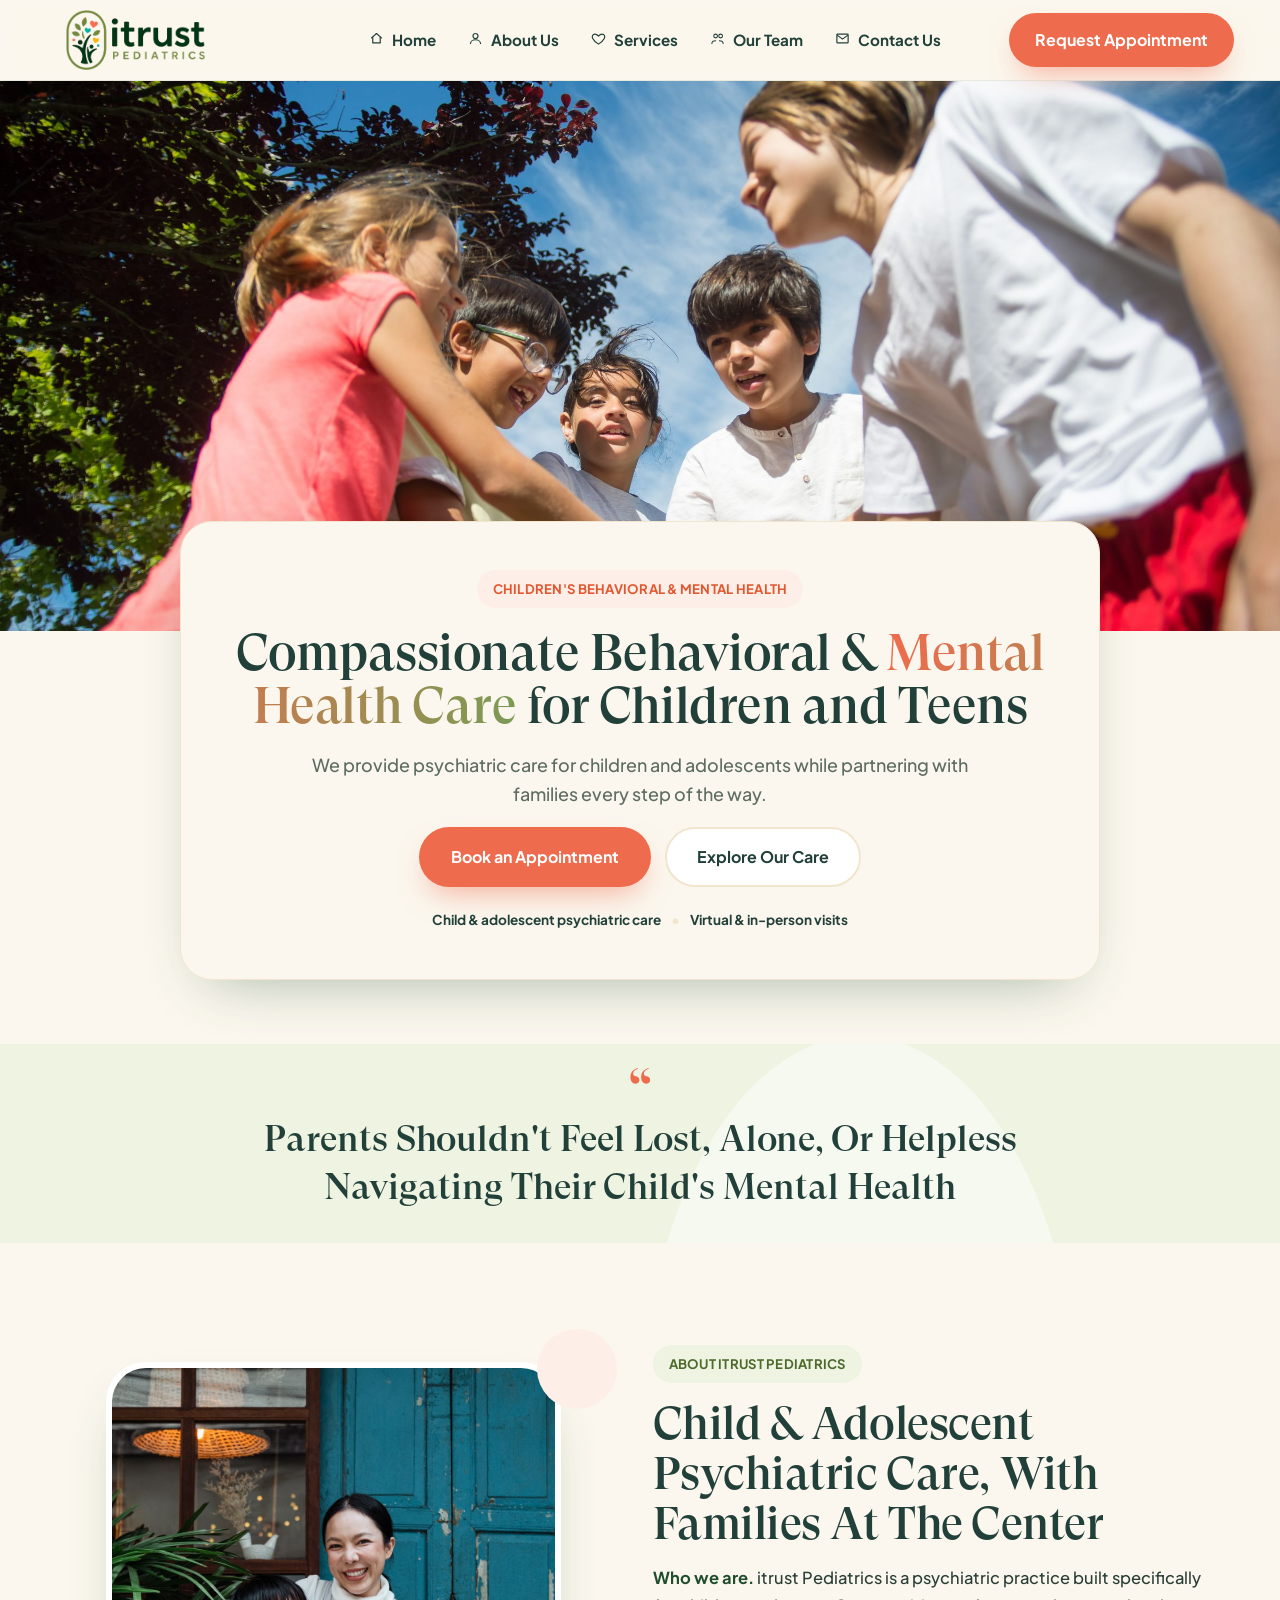
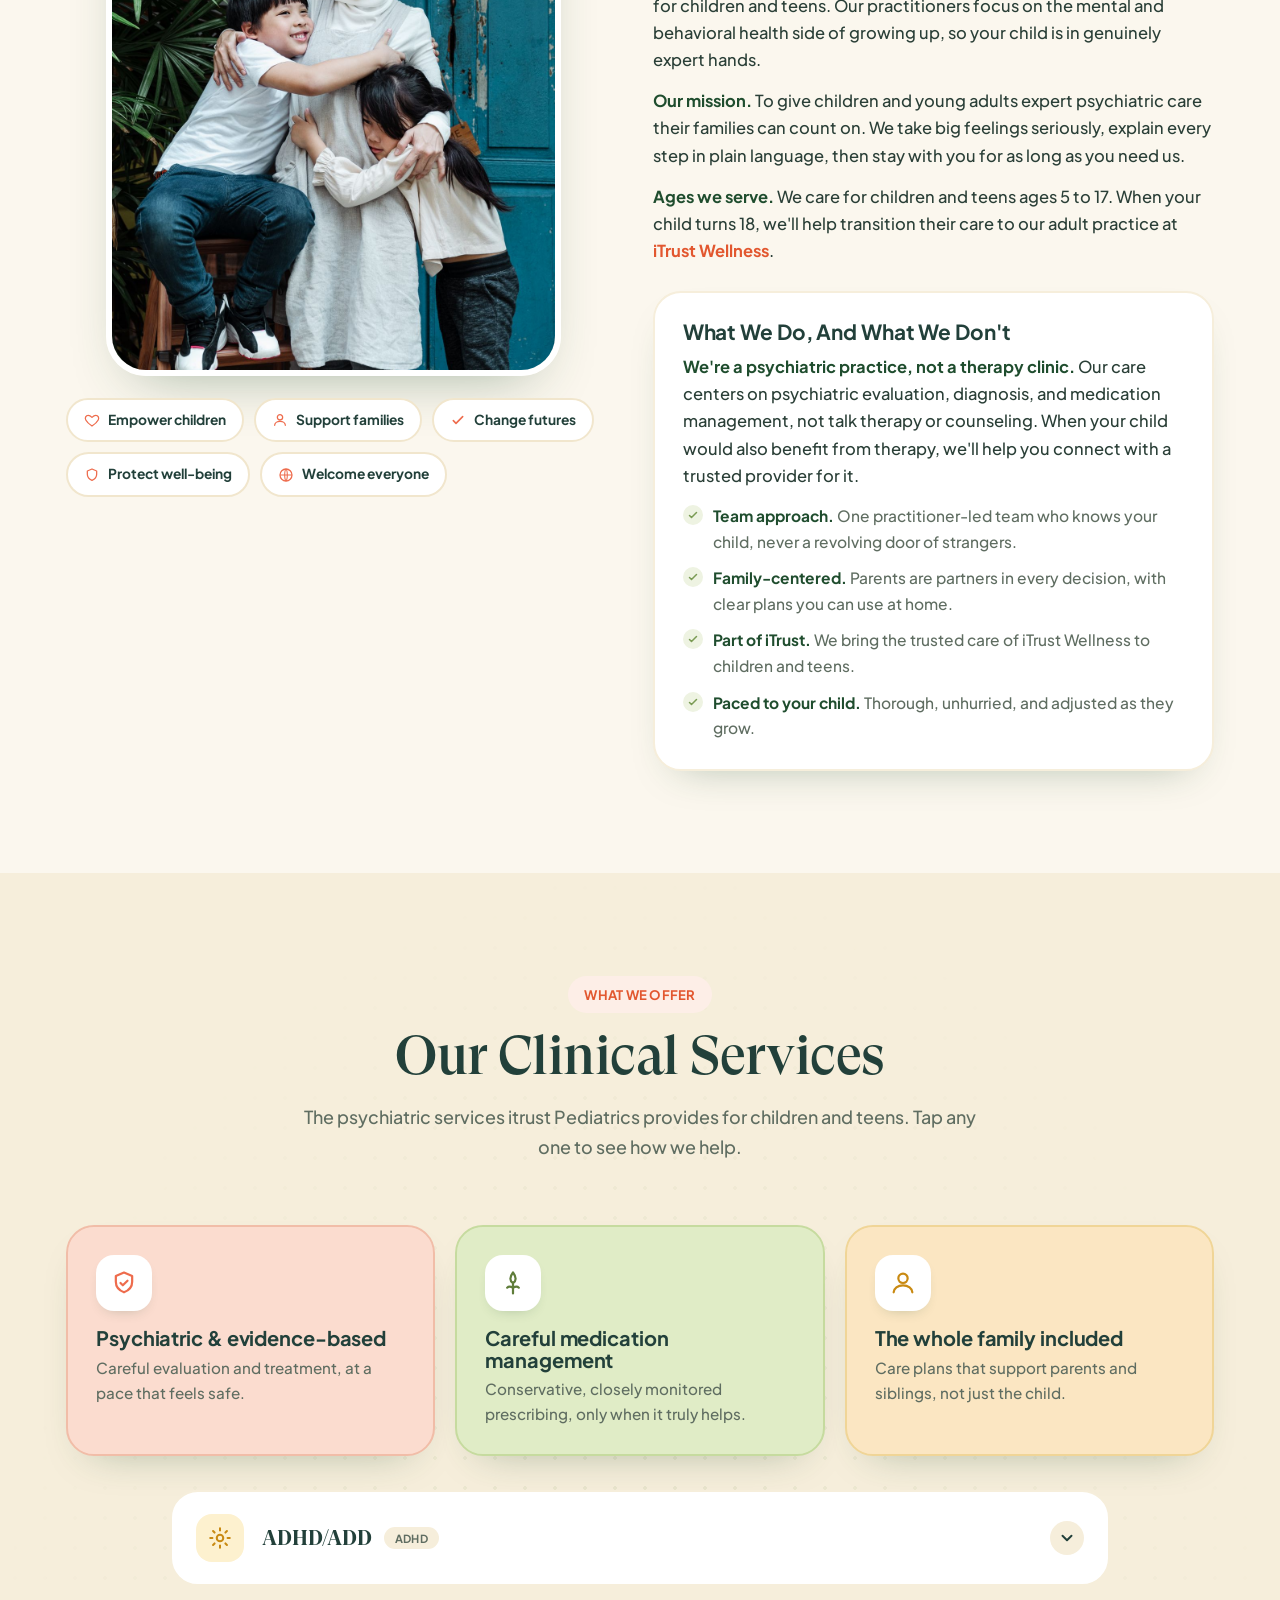
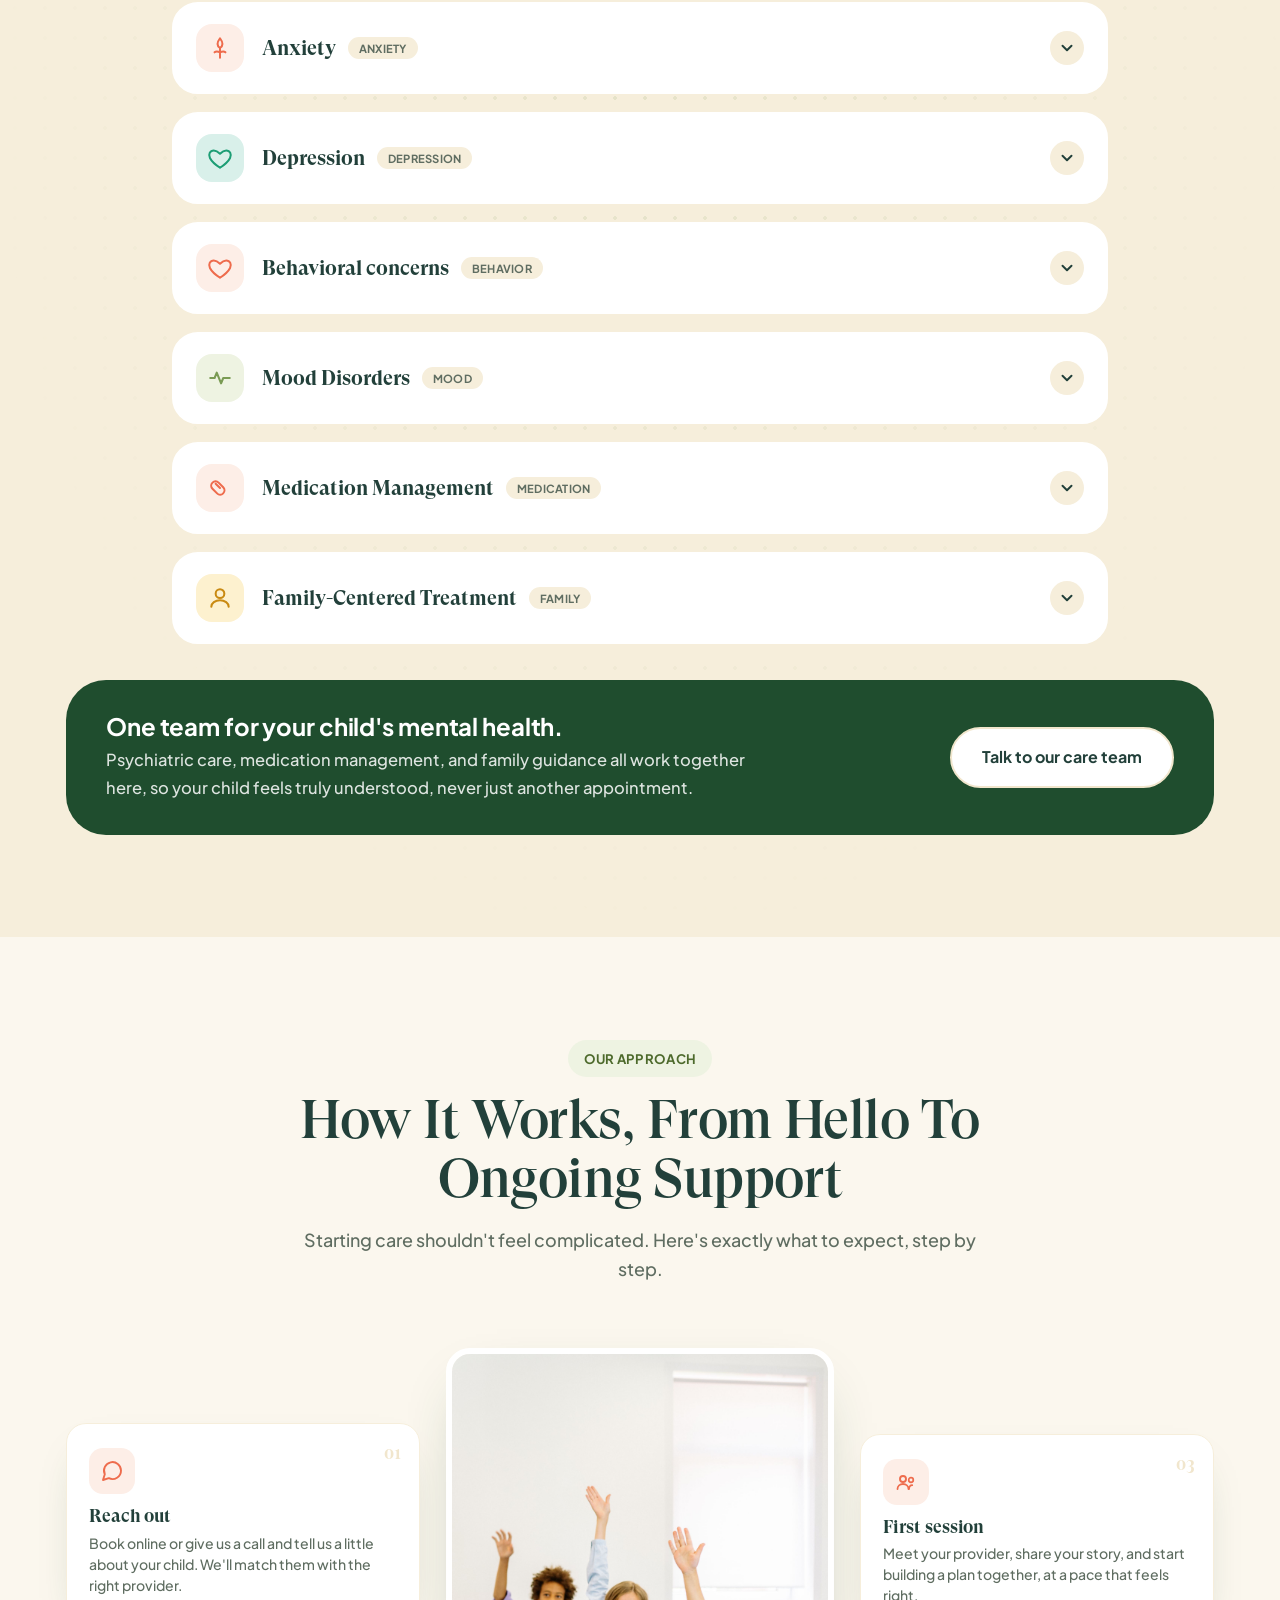
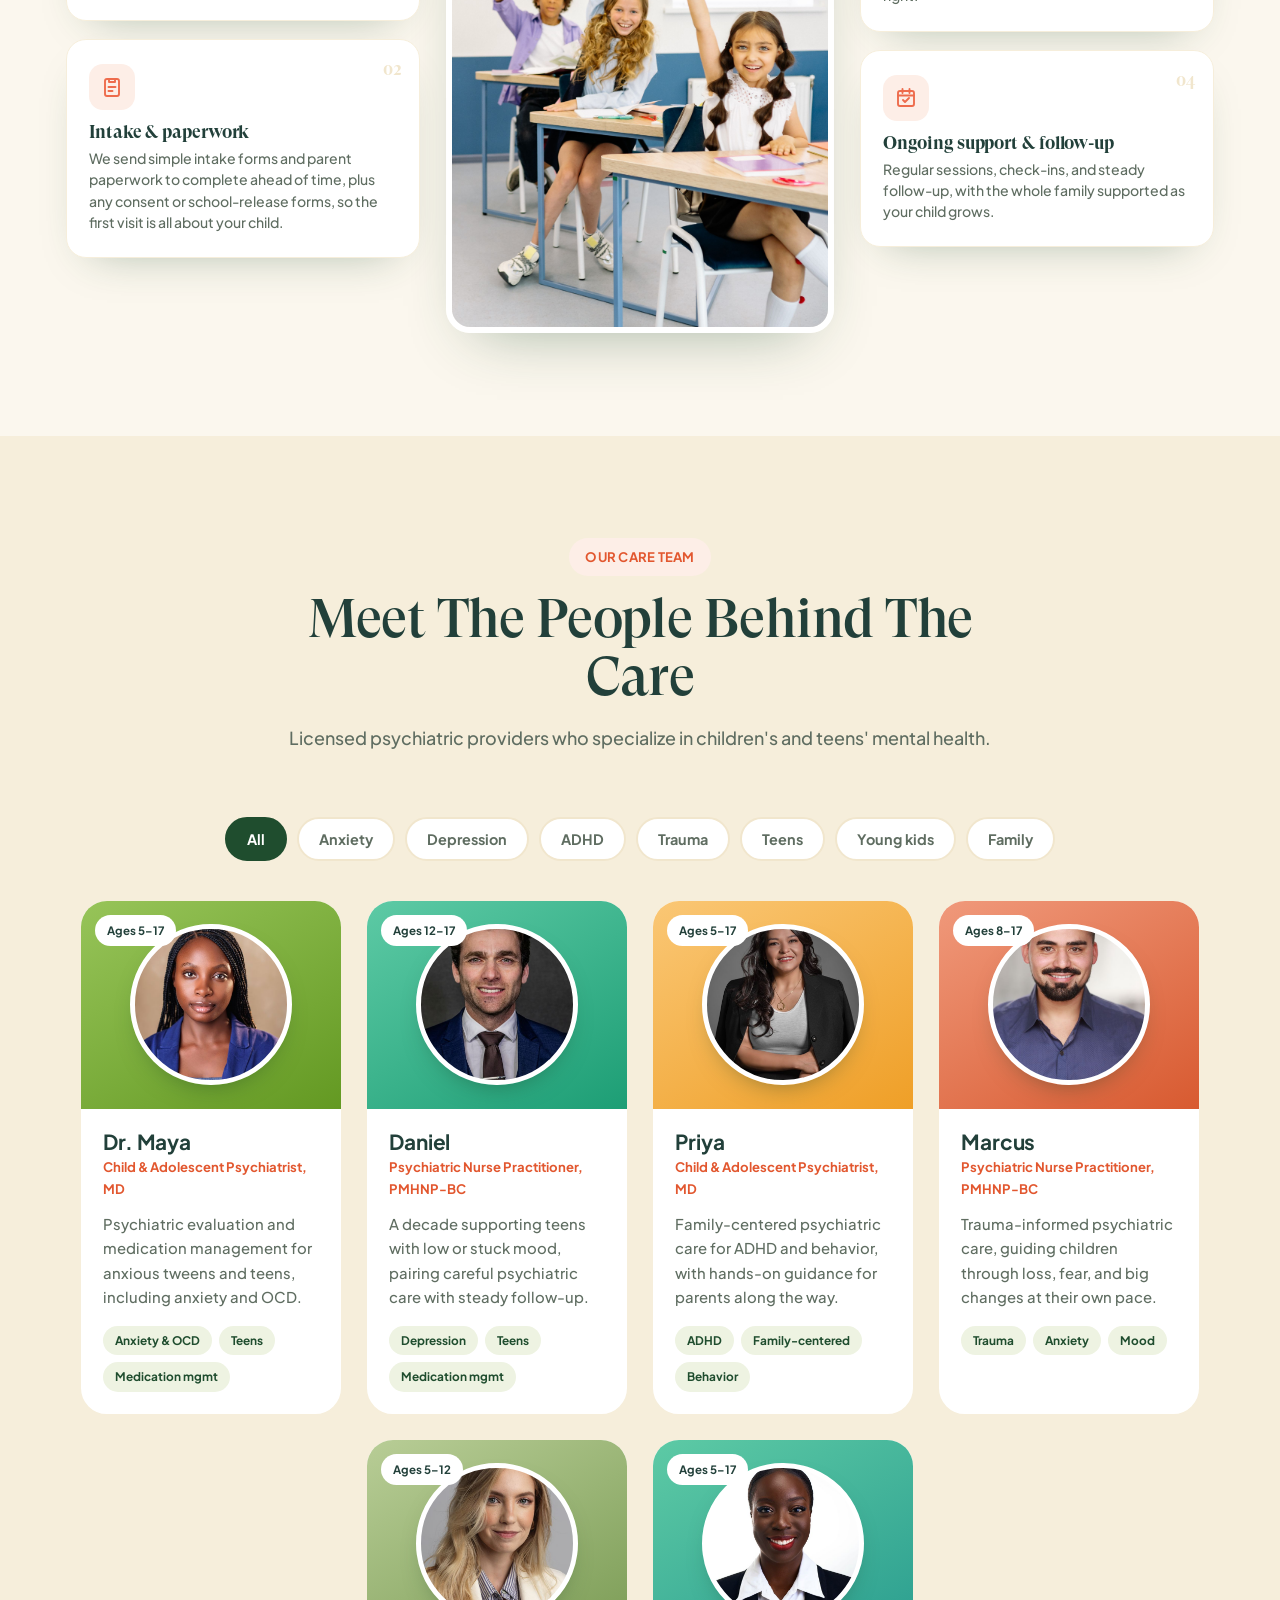
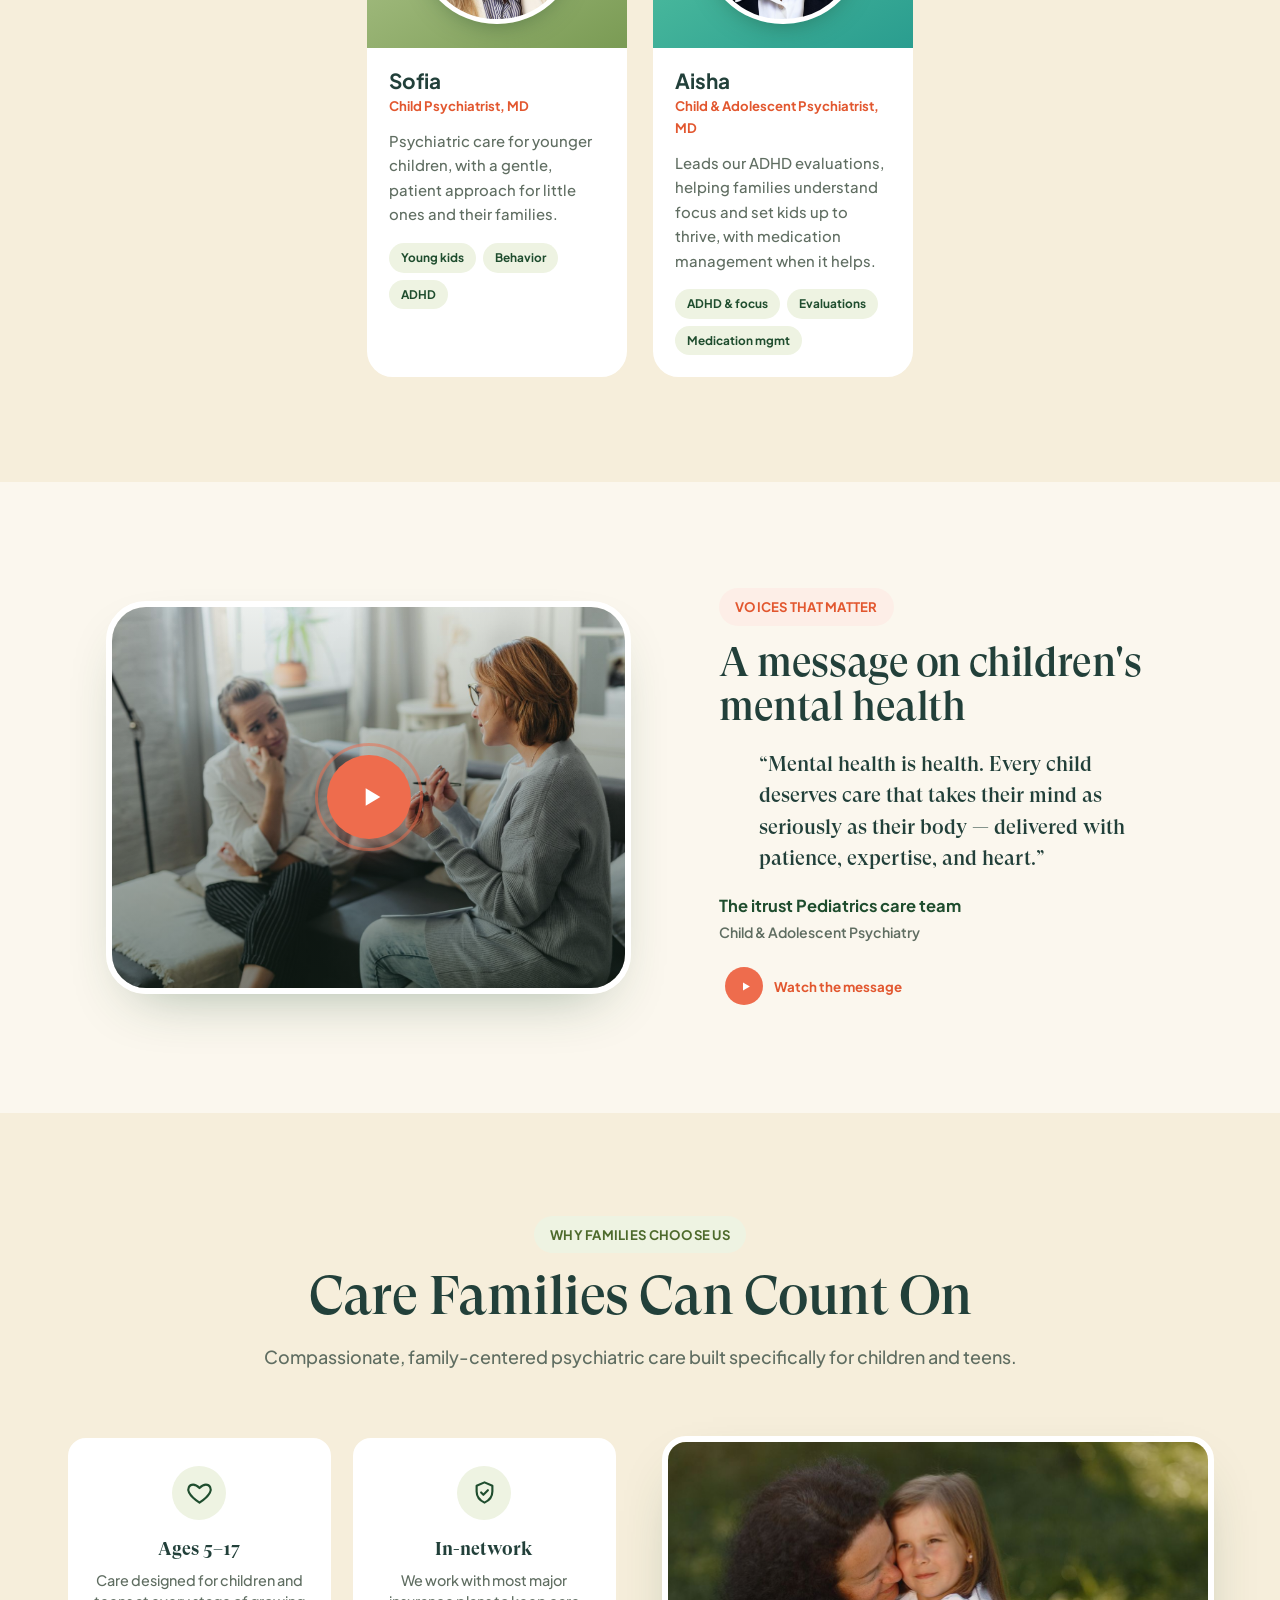
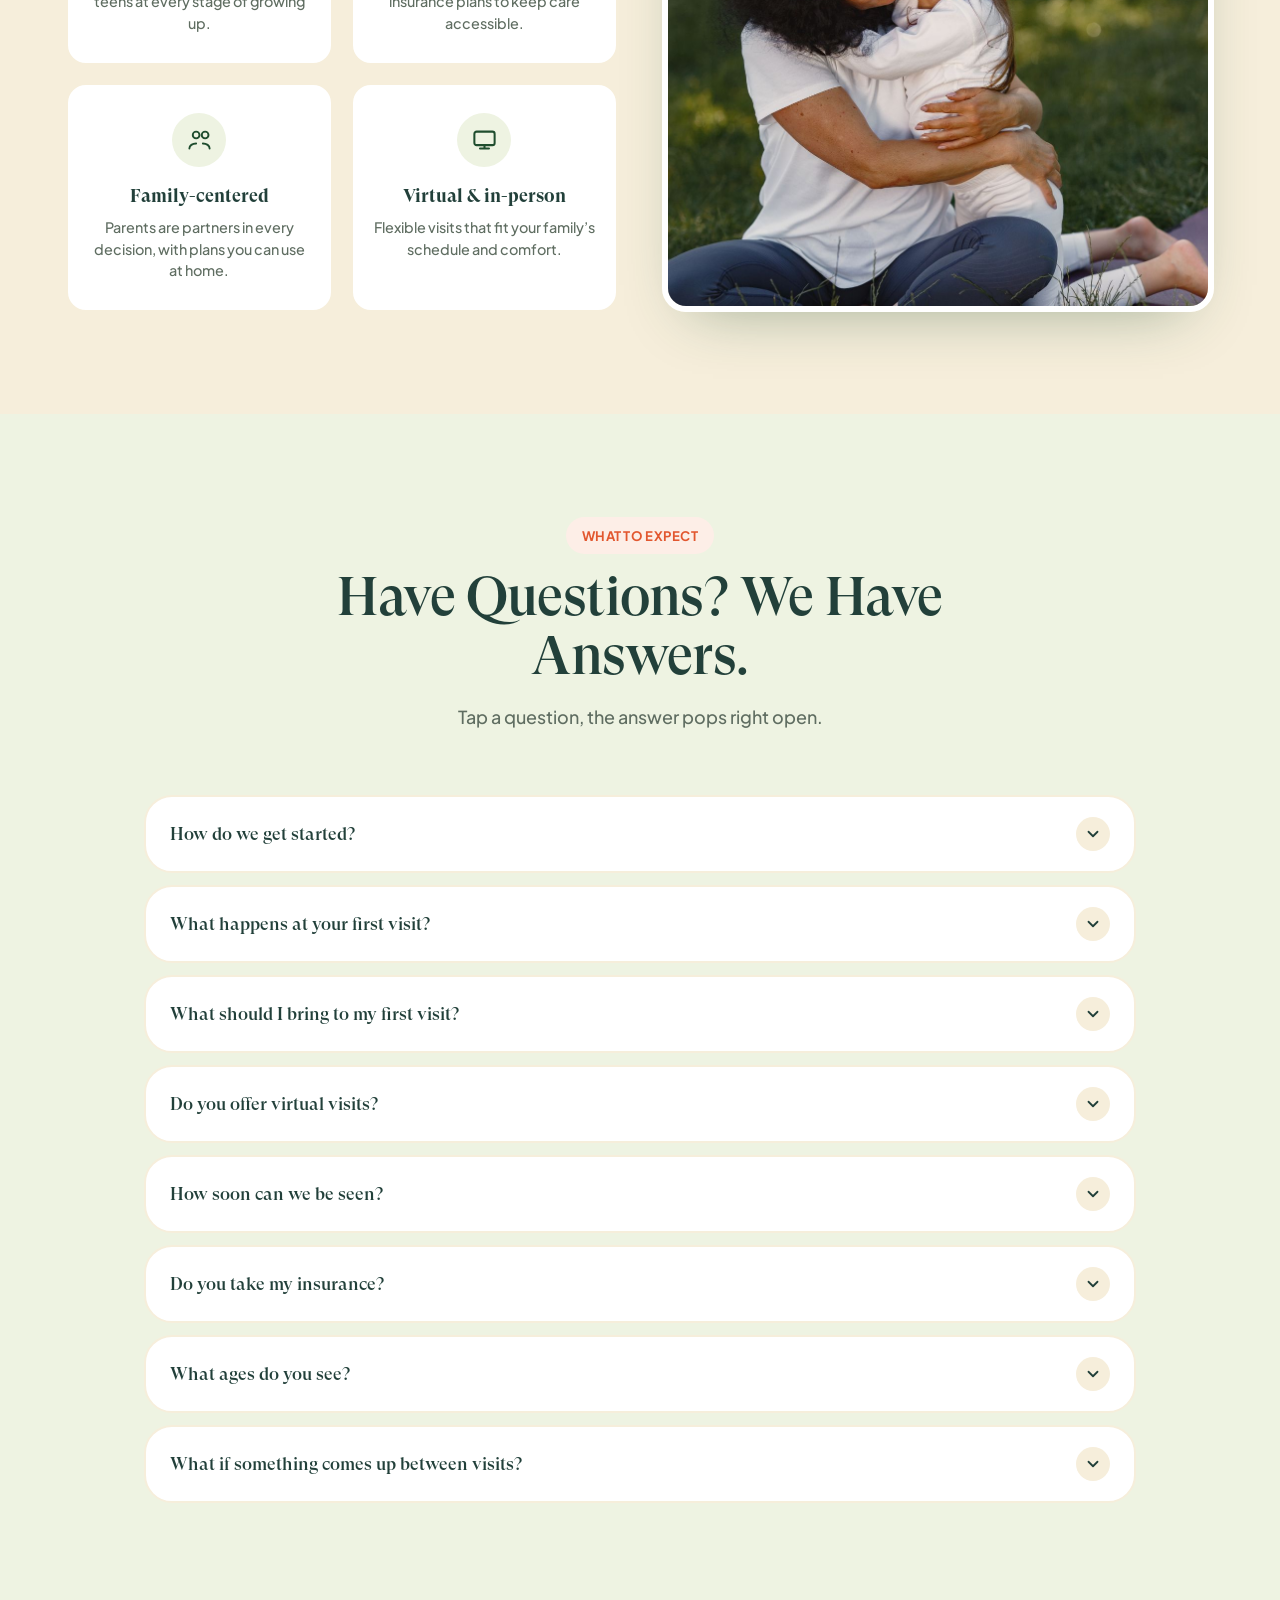
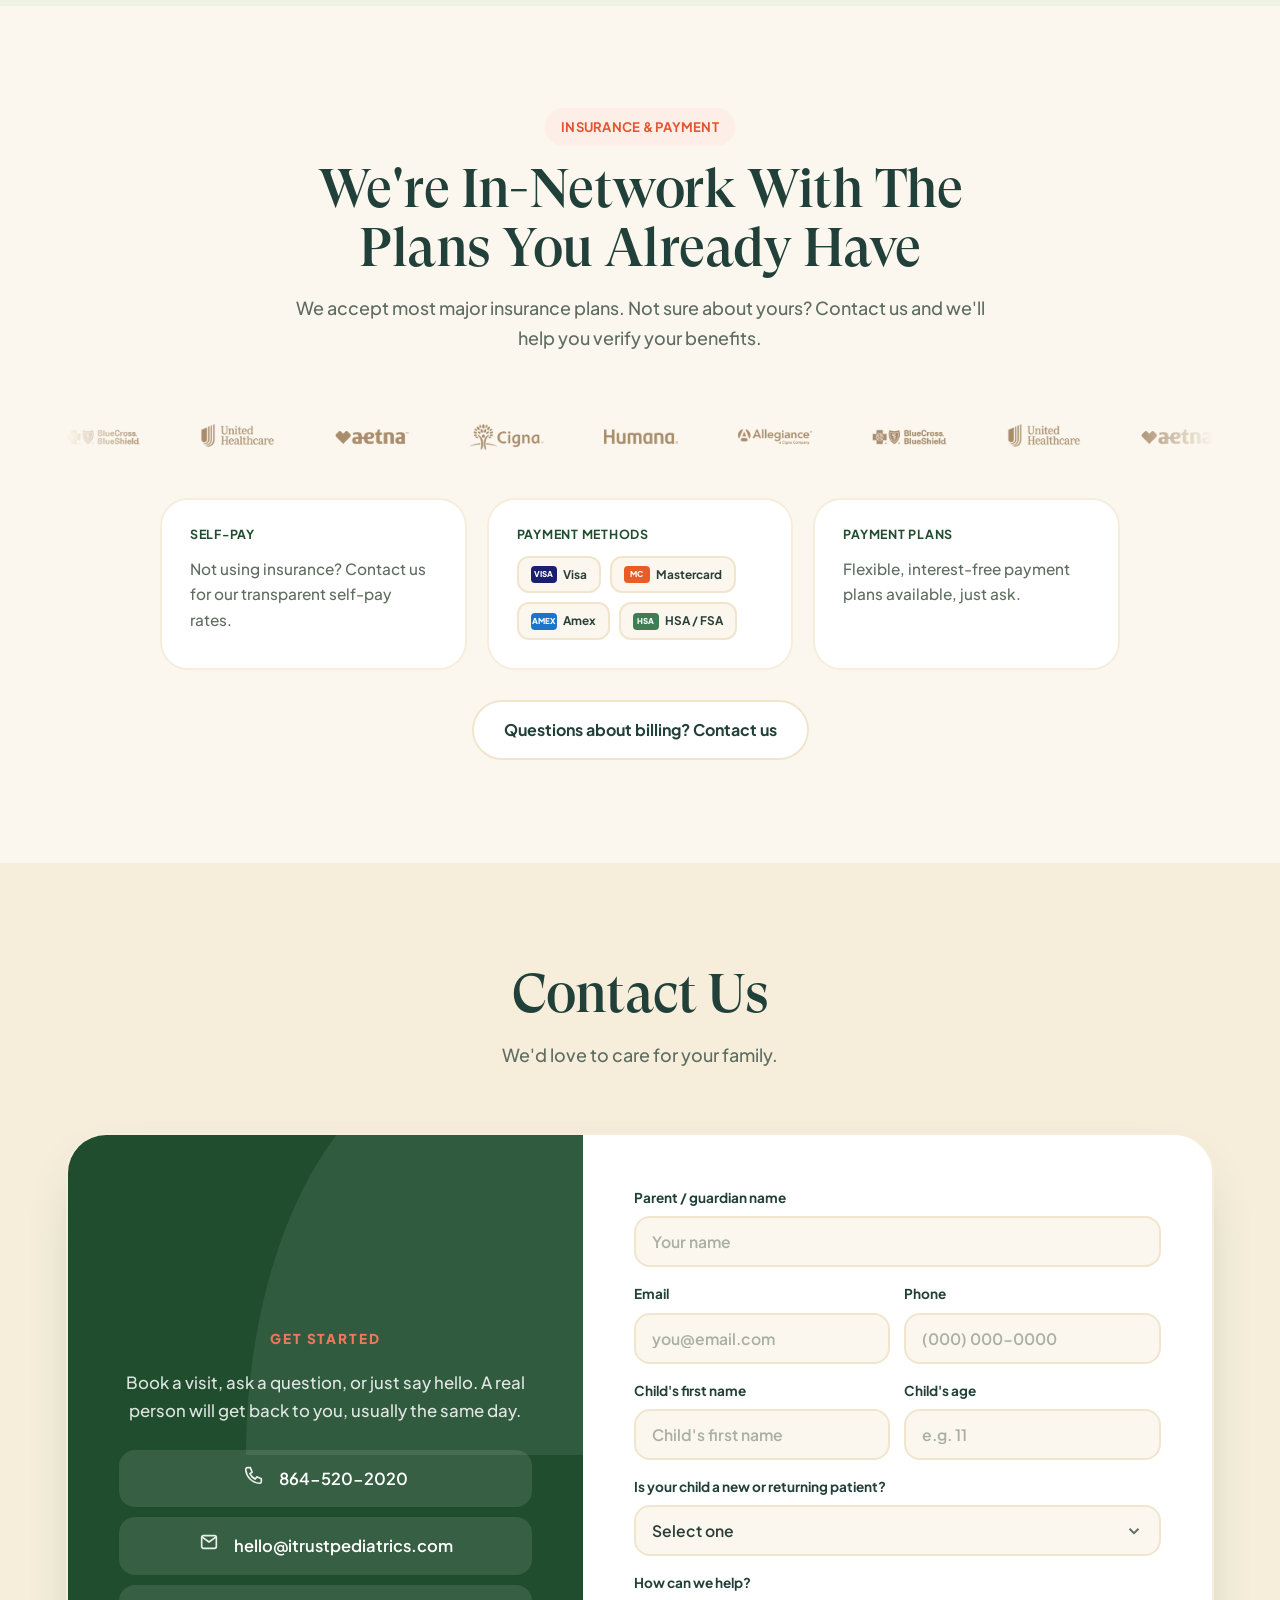
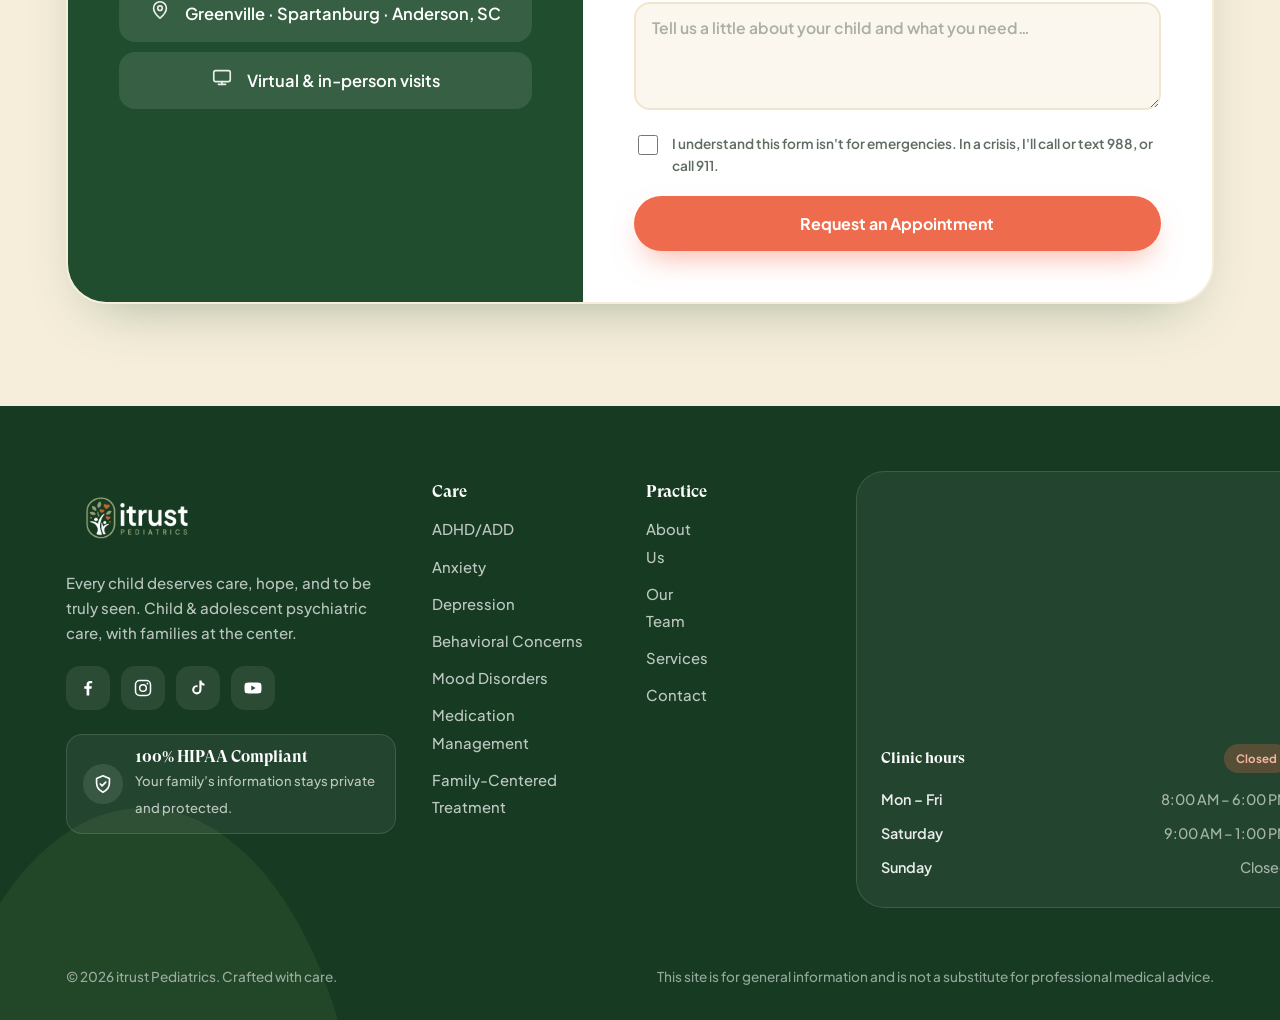
==== commit bc72431b: "How It Works: cards size to content + vertically centered (no stretched empty space) (v=36) Co-Autho" ====
--- a/index.html
+++ b/index.html
@@ -8,7 +8,7 @@
   <link rel="preconnect" href="https://fonts.googleapis.com" />
   <link rel="preconnect" href="https://fonts.gstatic.com" crossorigin />
   <link href="https://fonts.googleapis.com/css2?family=Plus+Jakarta+Sans:ital,wght@0,400;0,500;0,600;0,700;0,800;1,400;1,500&display=swap" rel="stylesheet" />
-  <link rel="stylesheet" href="styles.css?v=35" />
+  <link rel="stylesheet" href="styles.css?v=36" />
   <link rel="icon" href="assets/itrust-pediatrics-logo.jpg" />
   <meta name="theme-color" content="#fbf7ee" />
 </head>
@@ -394,6 +394,6 @@
     </div>
   </footer>
 
-  <script src="script.js?v=35"></script>
+  <script src="script.js?v=36"></script>
 </body>
 </html>
--- a/styles.css
+++ b/styles.css
@@ -286,15 +286,15 @@
 
 /* "How It Works" — 2 steps · image · 2 steps (homepage #approach) */
 .hiw-grid{display:grid;grid-template-columns:1fr 1.1fr 1fr;gap:clamp(18px,2.2vw,26px);align-items:stretch;margin-top:clamp(2rem,4vw,3rem)}
-.hiw-col{display:flex;flex-direction:column;gap:16px}
-.hiw-card{position:relative;flex:1;background:#fff;border:1px solid var(--cream-2);border-radius:20px;padding:24px 20px;box-shadow:var(--shadow-card)}
+.hiw-col{display:flex;flex-direction:column;justify-content:center;gap:18px}
+.hiw-card{position:relative;background:#fff;border:1px solid var(--cream-2);border-radius:20px;padding:24px 22px;box-shadow:var(--shadow-card)}
 .hiw-ic{width:46px;height:46px;border-radius:14px;background:var(--coral-soft);display:grid;place-items:center;margin-bottom:13px}
 .hiw-ic svg{width:24px;height:24px;color:var(--coral)}
 .hiw-num{position:absolute;top:16px;right:18px;font-family:var(--head);font-weight:700;font-size:1.05rem;color:var(--cream-3)}
 .hiw-card h3{font-family:var(--head);font-weight:600;color:var(--green-ink);font-size:1.12rem;margin-bottom:6px}
 .hiw-card p{color:var(--ink-soft);font-size:.88rem;line-height:1.5}
 .hiw-media{display:flex}
-.hiw-photo{flex:1;margin:0;border-radius:24px;overflow:hidden;box-shadow:var(--shadow-soft);border:6px solid #fff;min-height:420px}
+.hiw-photo{flex:1;margin:0;border-radius:24px;overflow:hidden;box-shadow:var(--shadow-soft);border:6px solid #fff;min-height:360px}
 .hiw-photo img{width:100%;height:100%;object-fit:cover;display:block}
 @media(max-width:860px){
   .hiw-grid{grid-template-columns:1fr 1fr}
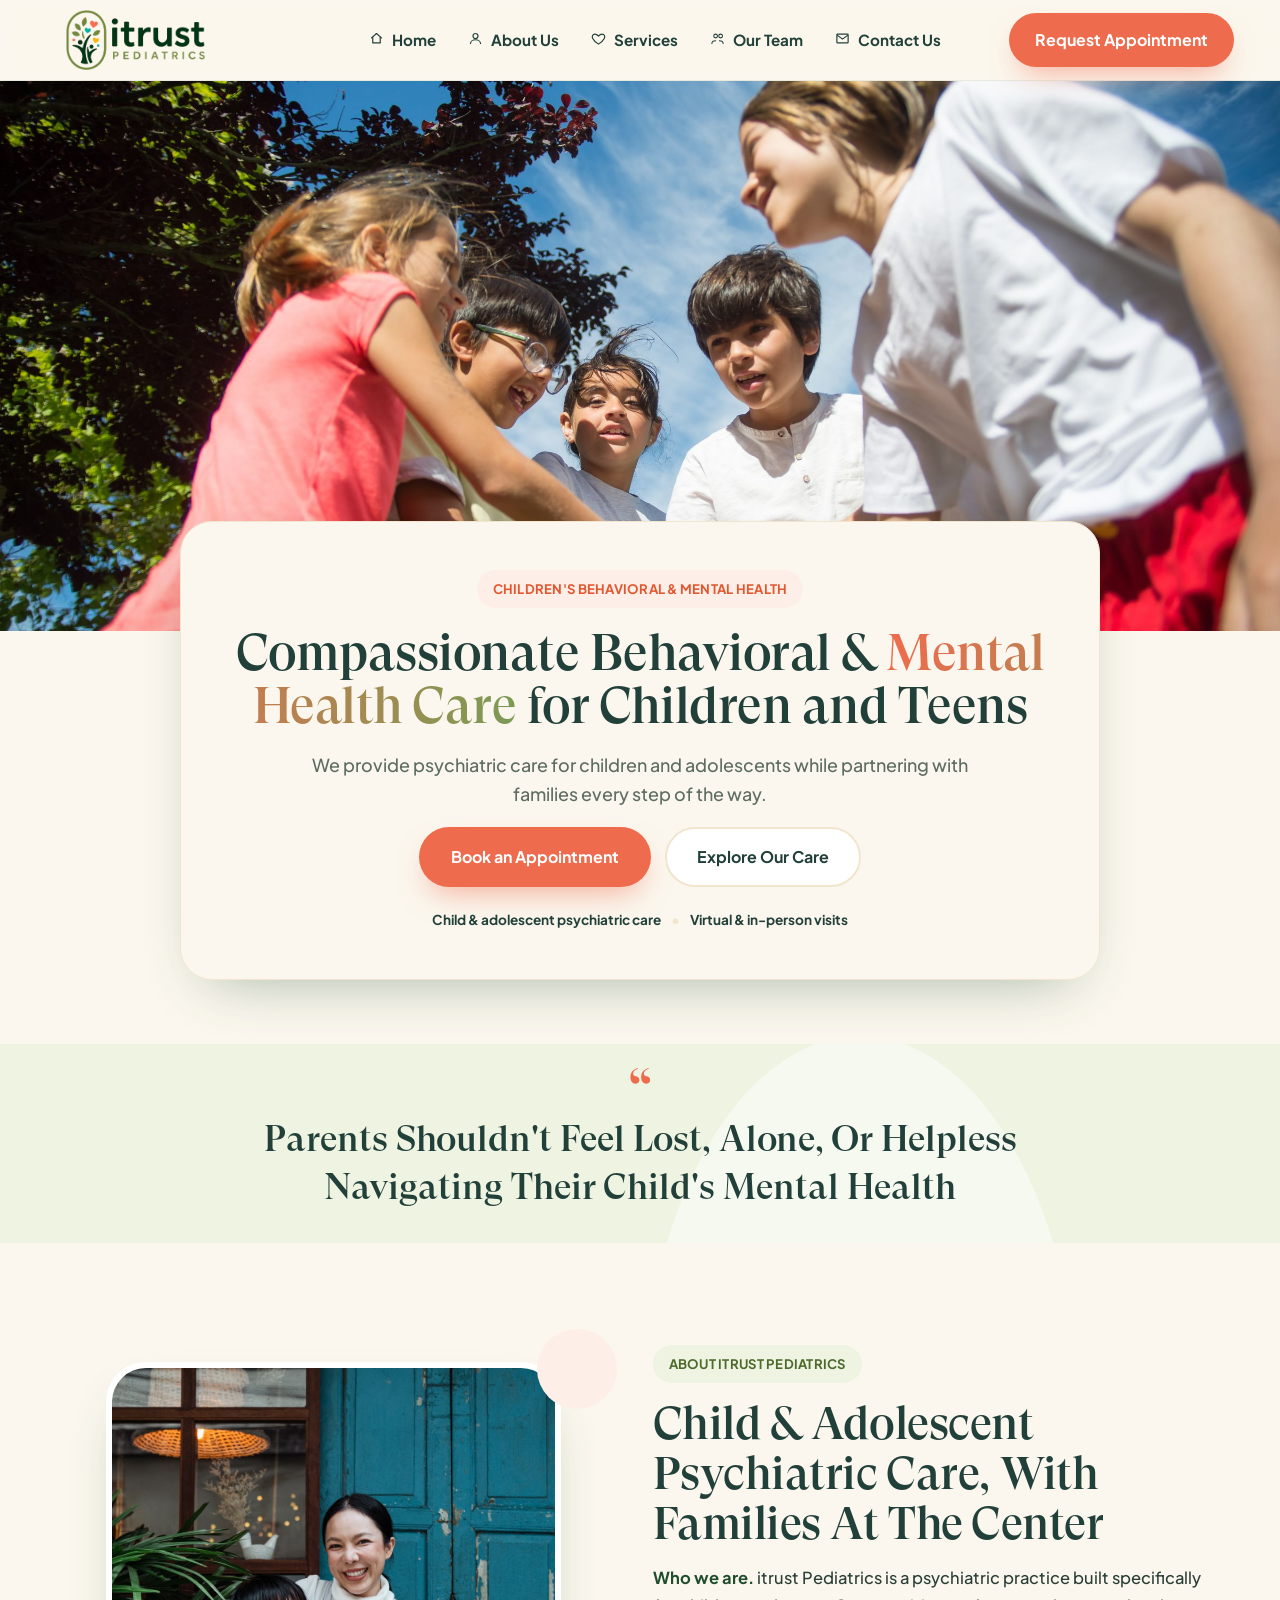
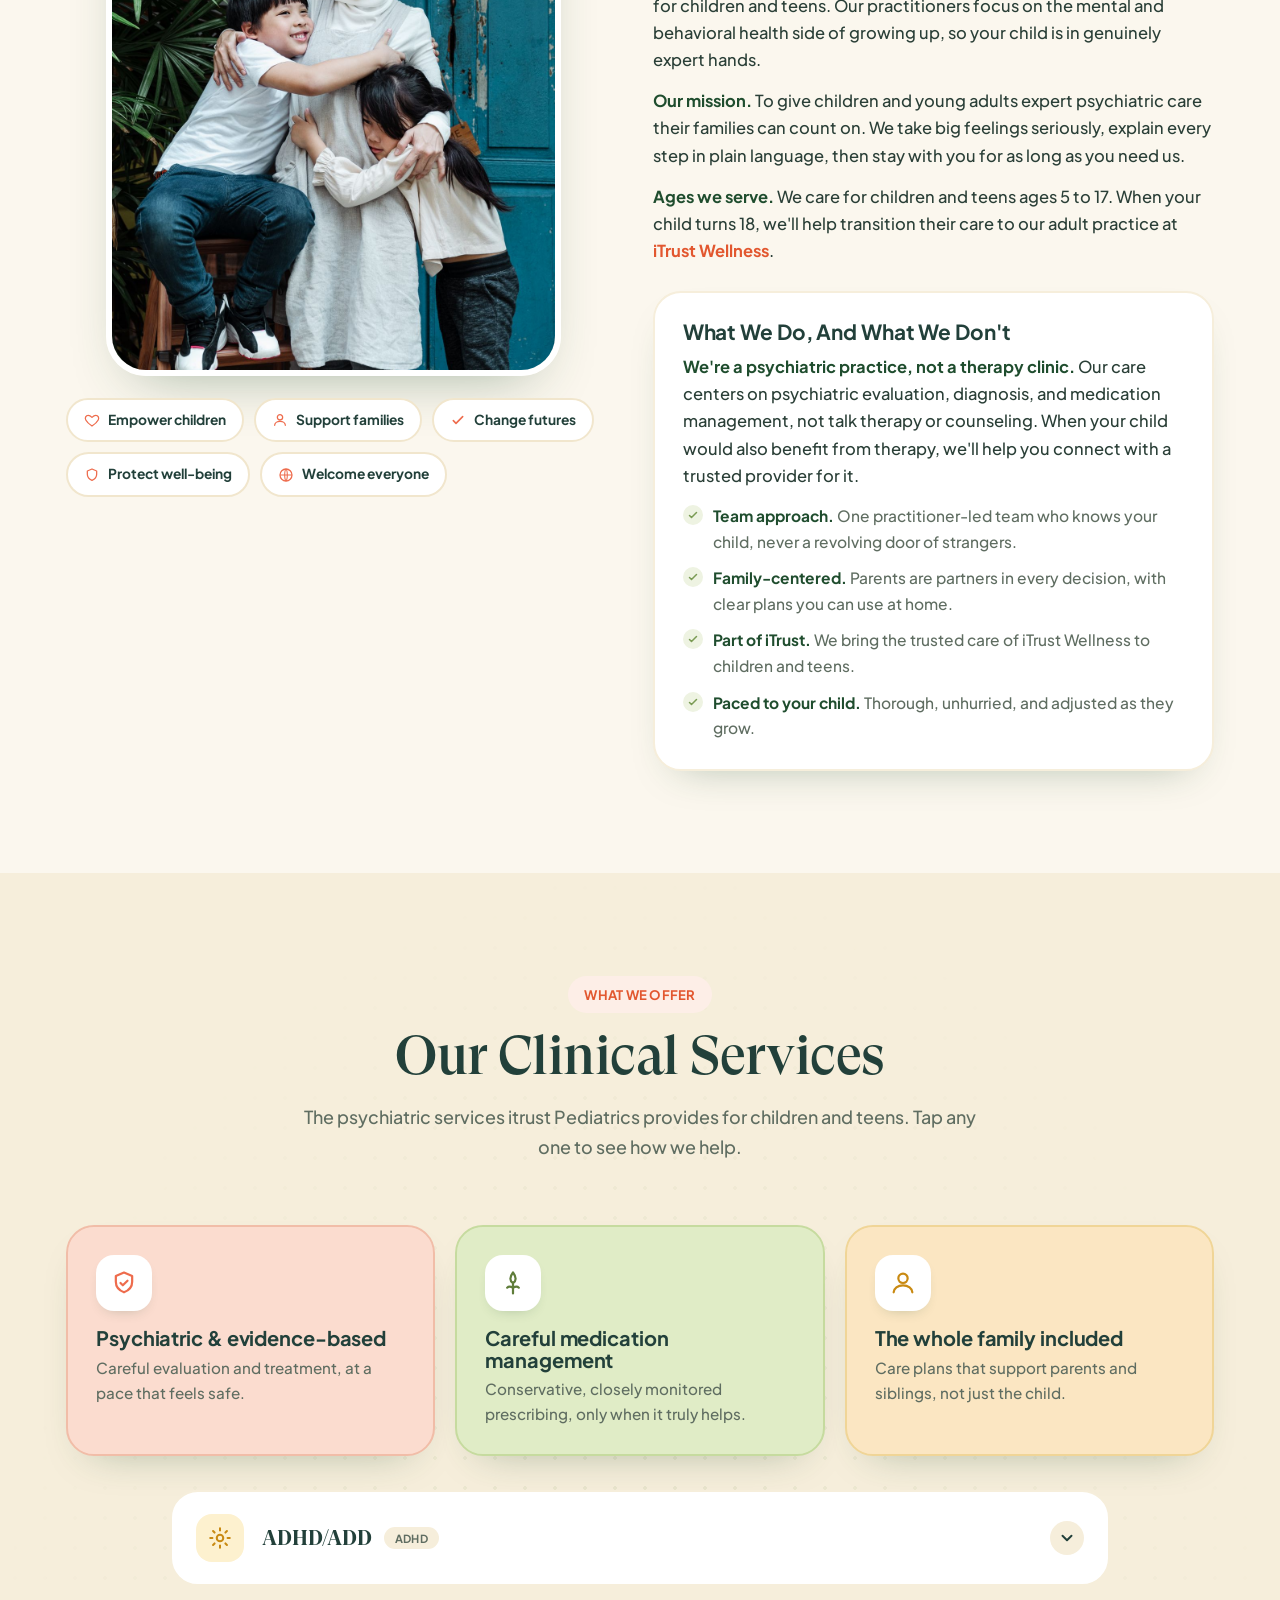
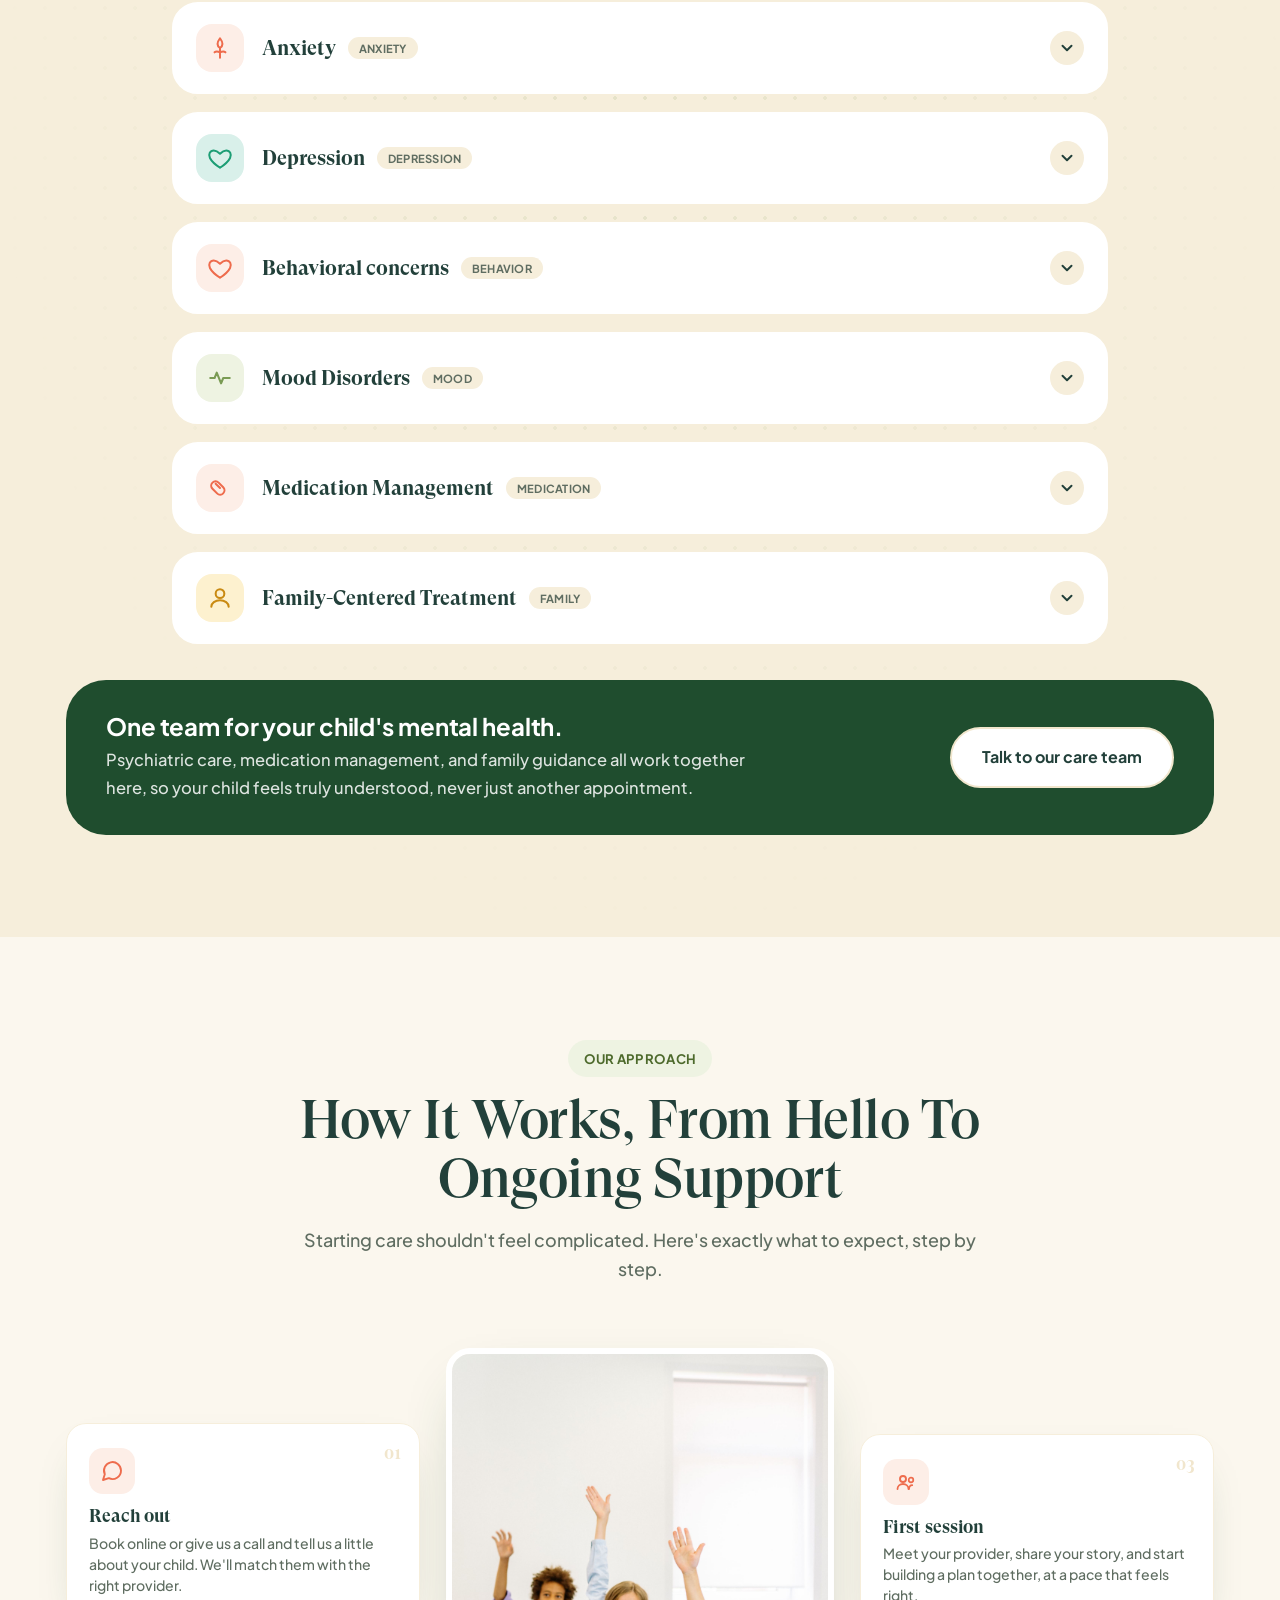
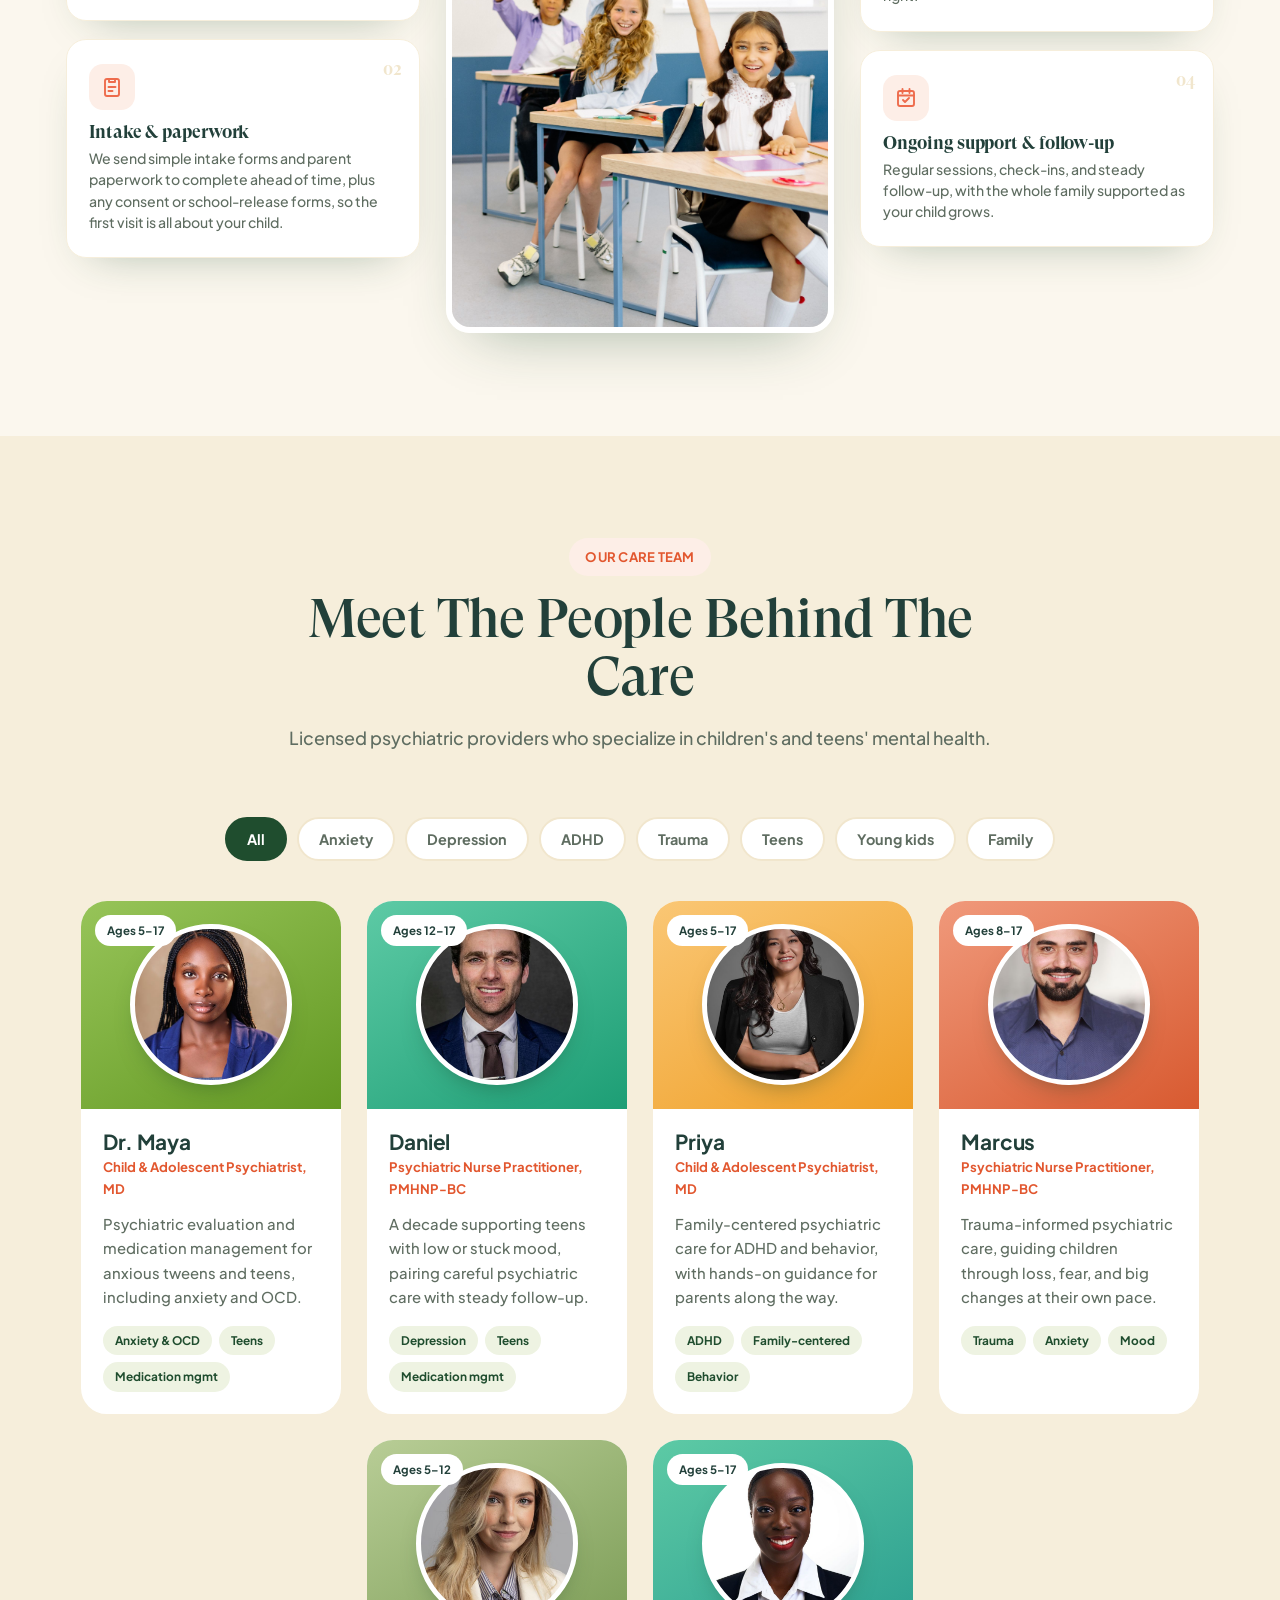
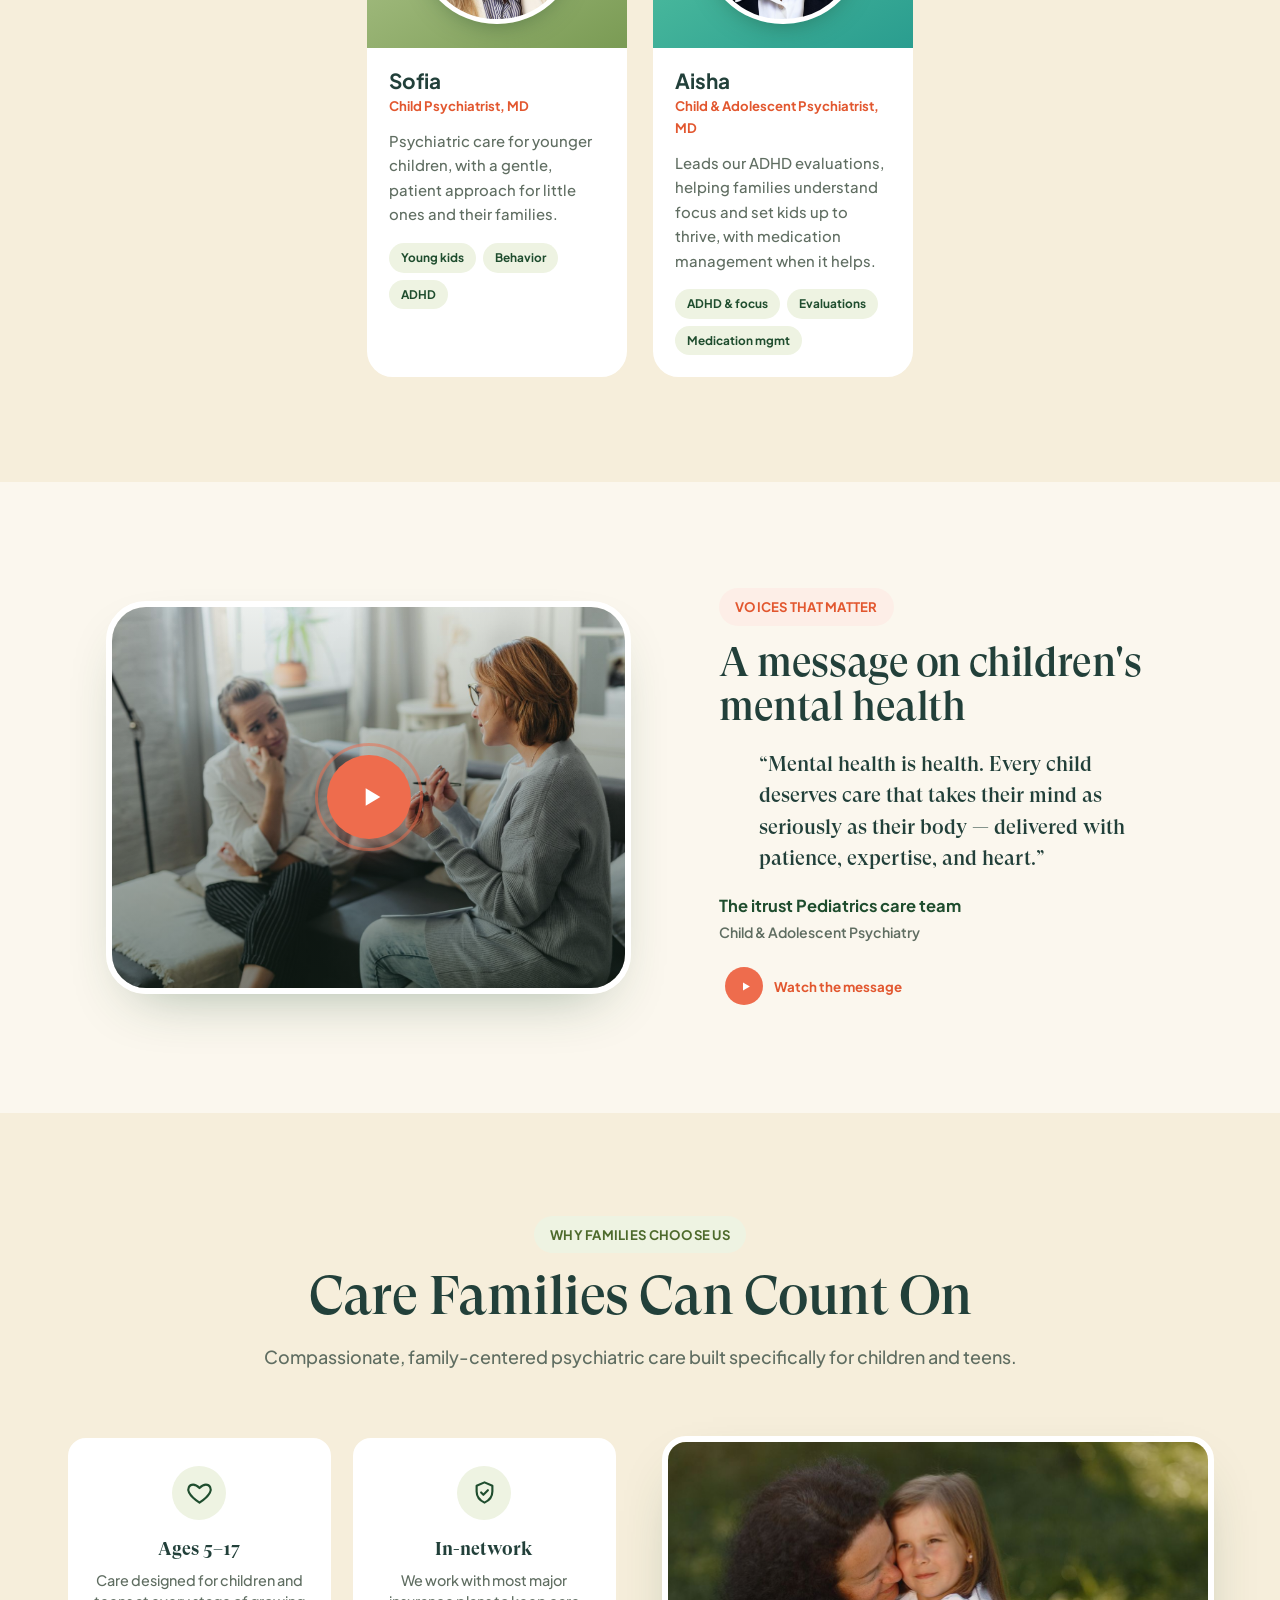
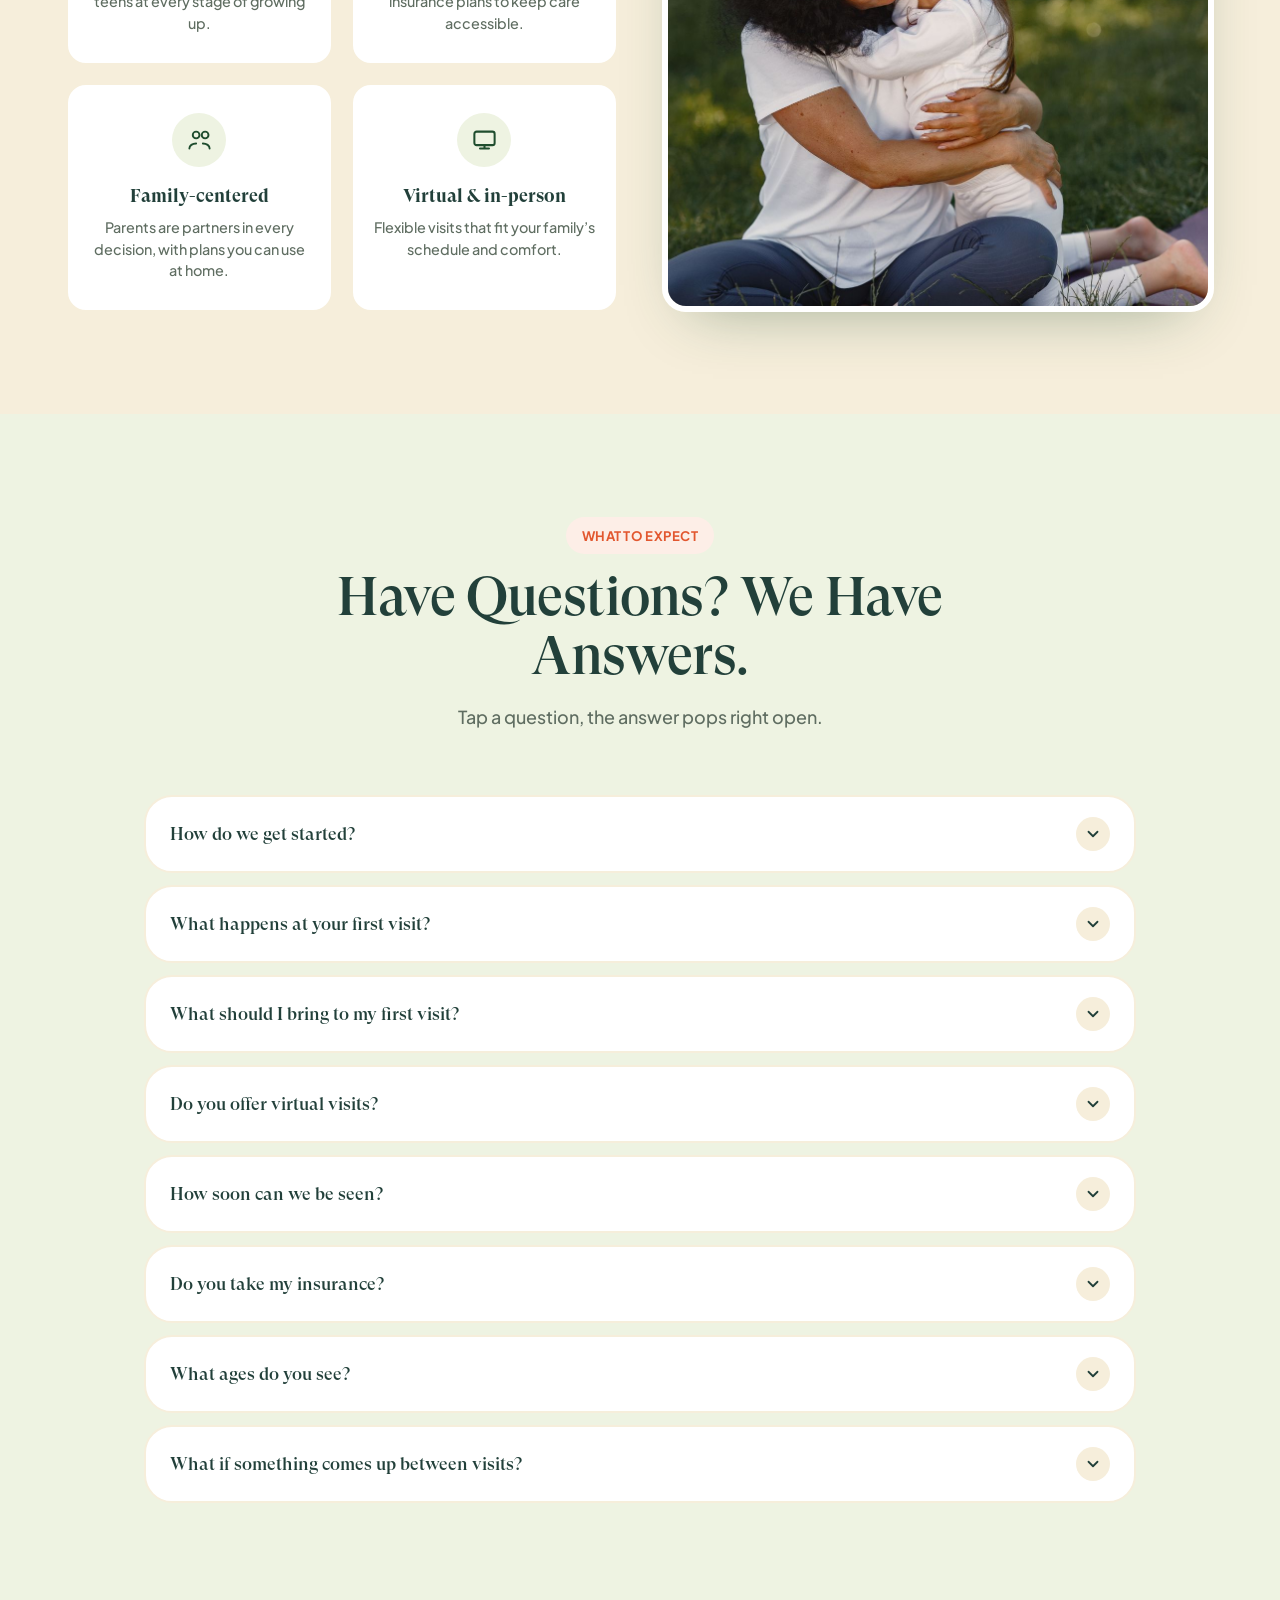
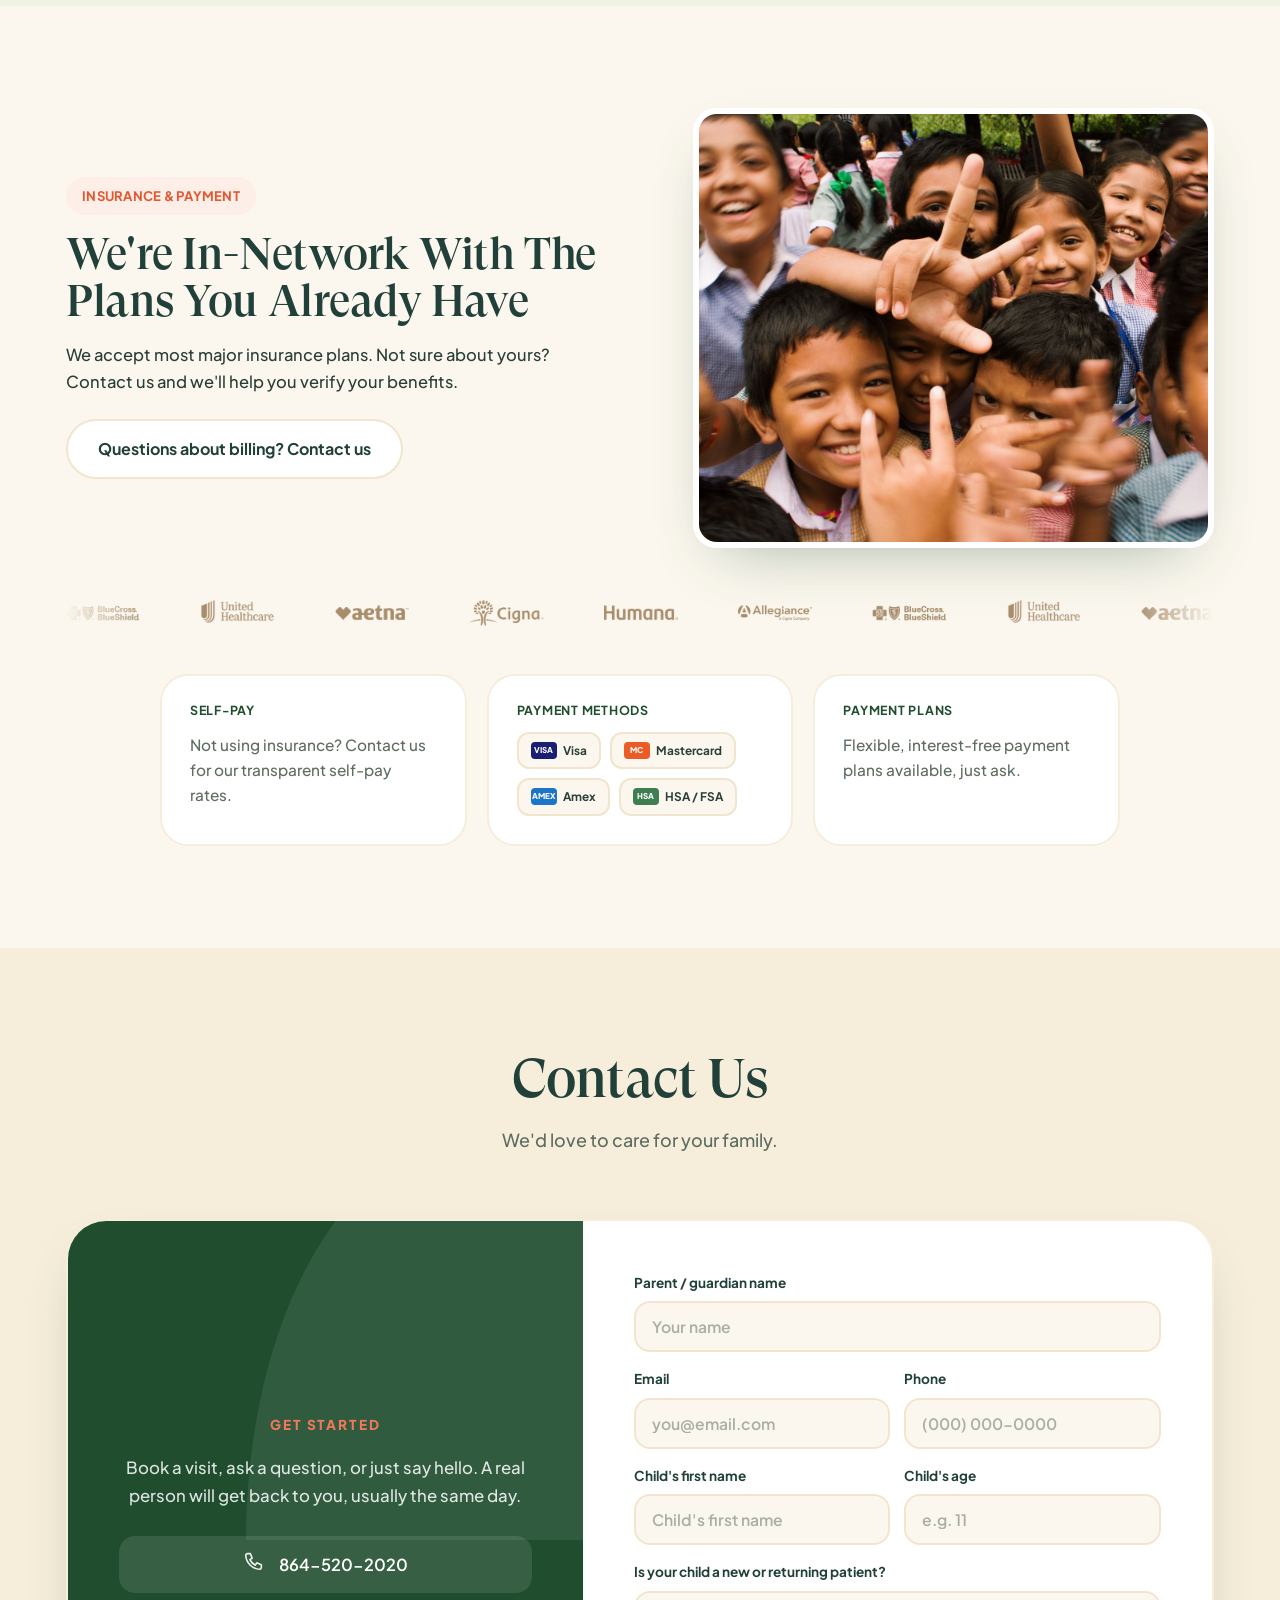
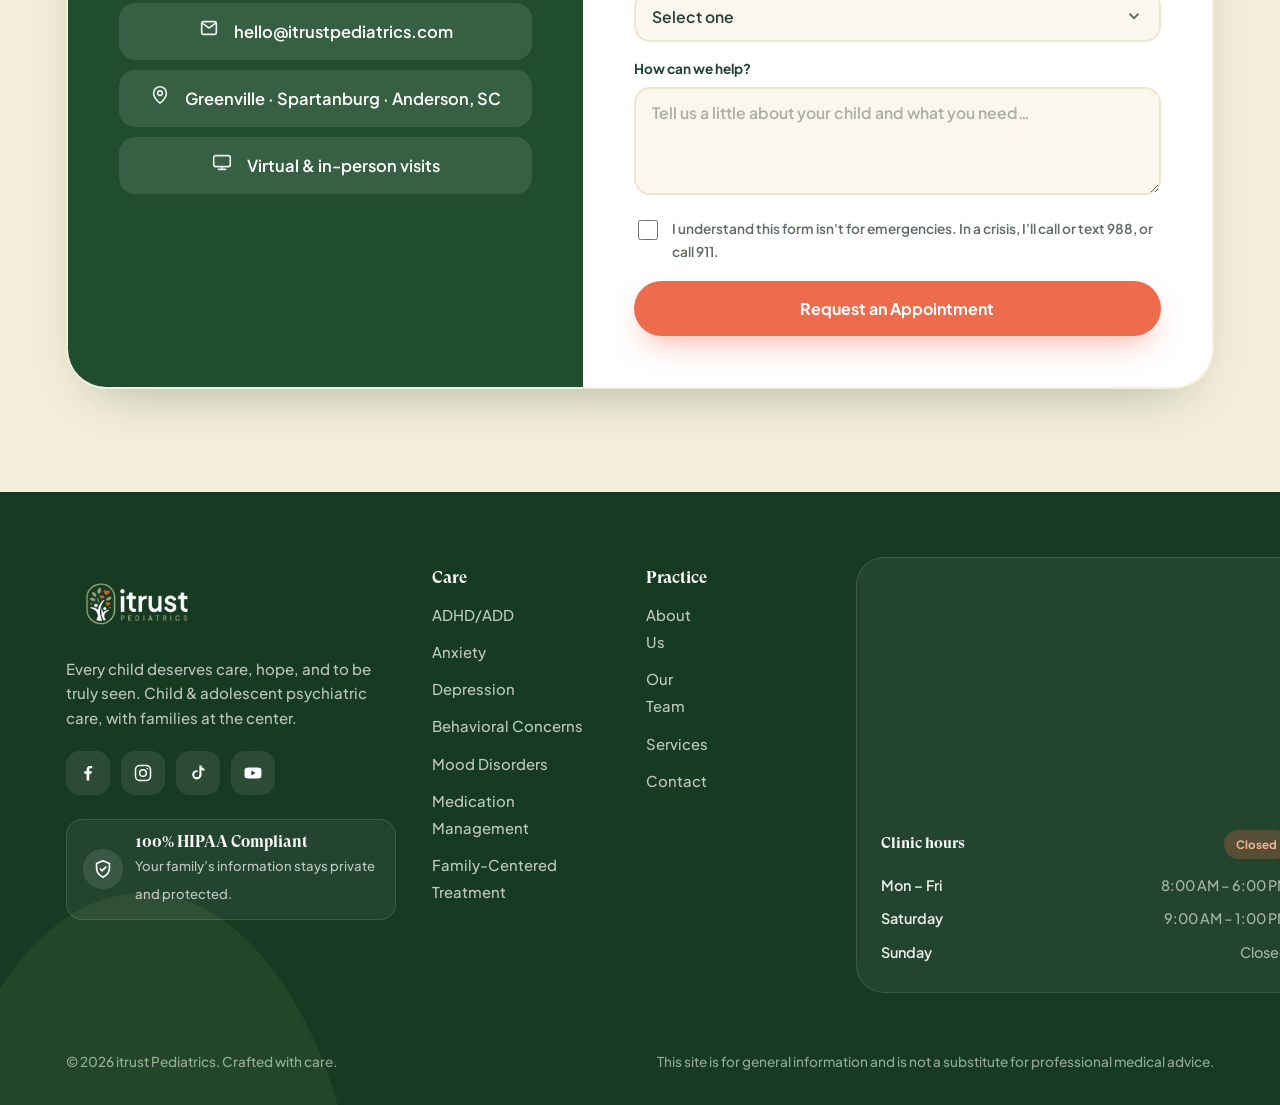
==== commit ee5a697c: "Insurance section: intro + fetched kids photo (ins-5) on top; logos + payment cards below (v=37) Co-" ====
--- a/index.html
+++ b/index.html
@@ -8,7 +8,7 @@
   <link rel="preconnect" href="https://fonts.googleapis.com" />
   <link rel="preconnect" href="https://fonts.gstatic.com" crossorigin />
   <link href="https://fonts.googleapis.com/css2?family=Plus+Jakarta+Sans:ital,wght@0,400;0,500;0,600;0,700;0,800;1,400;1,500&display=swap" rel="stylesheet" />
-  <link rel="stylesheet" href="styles.css?v=36" />
+  <link rel="stylesheet" href="styles.css?v=37" />
   <link rel="icon" href="assets/itrust-pediatrics-logo.jpg" />
   <meta name="theme-color" content="#fbf7ee" />
 </head>
@@ -297,10 +297,14 @@
   <!-- INSURANCE -->
   <section data-guide-title="Insurance" data-guide="We’re in-network with most major plans. Not sure about yours? Just ask." class="section" id="insurance">
     <div class="container">
-      <div class="section-head reveal">
-        <span class="eyebrow"><span class="dot"></span>Insurance &amp; payment</span>
-        <h2 style="margin-top:14px">We're In-Network With The Plans You Already Have</h2>
-        <p class="sub">We accept most major insurance plans. Not sure about yours? Contact us and we'll help you verify your benefits.</p>
+      <div class="ins-top reveal">
+        <div class="ins-copy">
+          <span class="eyebrow">Insurance &amp; payment</span>
+          <h2>We're In-Network With The Plans You Already Have</h2>
+          <p class="sub">We accept most major insurance plans. Not sure about yours? Contact us and we'll help you verify your benefits.</p>
+          <div class="ins-cta"><a href="contact.html" class="btn btn-ghost">Questions about billing? Contact us</a></div>
+        </div>
+        <div class="ins-media"><figure class="ins-photo"><img src="assets/ins-5.jpg" alt="Happy school-age children smiling together" loading="lazy" /></figure></div>
       </div>
       <div class="marquee reveal" role="img" aria-label="Logos of accepted insurance plans">
         <div class="marquee-track">
@@ -313,7 +317,6 @@
         <div class="bill-col"><h4>Payment methods</h4><div class="pm-row"><span class="pm visa"><span class="ic">VISA</span>Visa</span><span class="pm mc"><span class="ic">MC</span>Mastercard</span><span class="pm amex"><span class="ic">AMEX</span>Amex</span><span class="pm hsa"><span class="ic">HSA</span>HSA / FSA</span></div></div>
         <div class="bill-col"><h4>Payment plans</h4><p>Flexible, interest-free payment plans available, just ask.</p></div>
       </div>
-      <div class="bill-cta reveal"><a href="contact.html" class="btn btn-ghost">Questions about billing? Contact us</a></div>
     </div>
   </section>
 
@@ -394,6 +397,6 @@
     </div>
   </footer>
 
-  <script src="script.js?v=36"></script>
+  <script src="script.js?v=37"></script>
 </body>
 </html>
--- a/styles.css
+++ b/styles.css
@@ -381,6 +381,21 @@
 .pm .ic{width:26px;height:17px;border-radius:4px;display:grid;place-items:center;font-size:8px;color:#fff;font-weight:800}
 .pm.visa .ic{background:#1a1f71}.pm.mc .ic{background:#eb5b26}.pm.amex .ic{background:#1d75c9}.pm.hsa .ic{background:#3f7d52}
 .bill-cta{text-align:center;margin-top:30px}
+
+/* Insurance section — intro text + image on top (homepage #insurance) */
+.ins-top{display:grid;grid-template-columns:1.05fr .95fr;gap:clamp(28px,4vw,56px);align-items:center;margin-bottom:clamp(30px,4vw,44px)}
+.ins-copy .eyebrow{margin-bottom:16px}
+.ins-copy h2{font-size:clamp(2rem,3.5vw,2.9rem);line-height:1.05}
+.ins-copy .sub{margin-top:16px;max-width:34rem}
+.ins-cta{margin-top:24px}
+.ins-media{display:flex}
+.ins-photo{flex:1;margin:0;border-radius:24px;overflow:hidden;box-shadow:var(--shadow-soft);border:6px solid #fff;height:clamp(320px,36vw,440px)}
+.ins-photo img{width:100%;height:100%;object-fit:cover;display:block}
+@media(max-width:820px){
+  .ins-top{grid-template-columns:1fr}
+  .ins-media{order:-1}
+  .ins-photo{height:auto;aspect-ratio:16/10}
+}
 
 /* ==========================================================================
    CONTACT
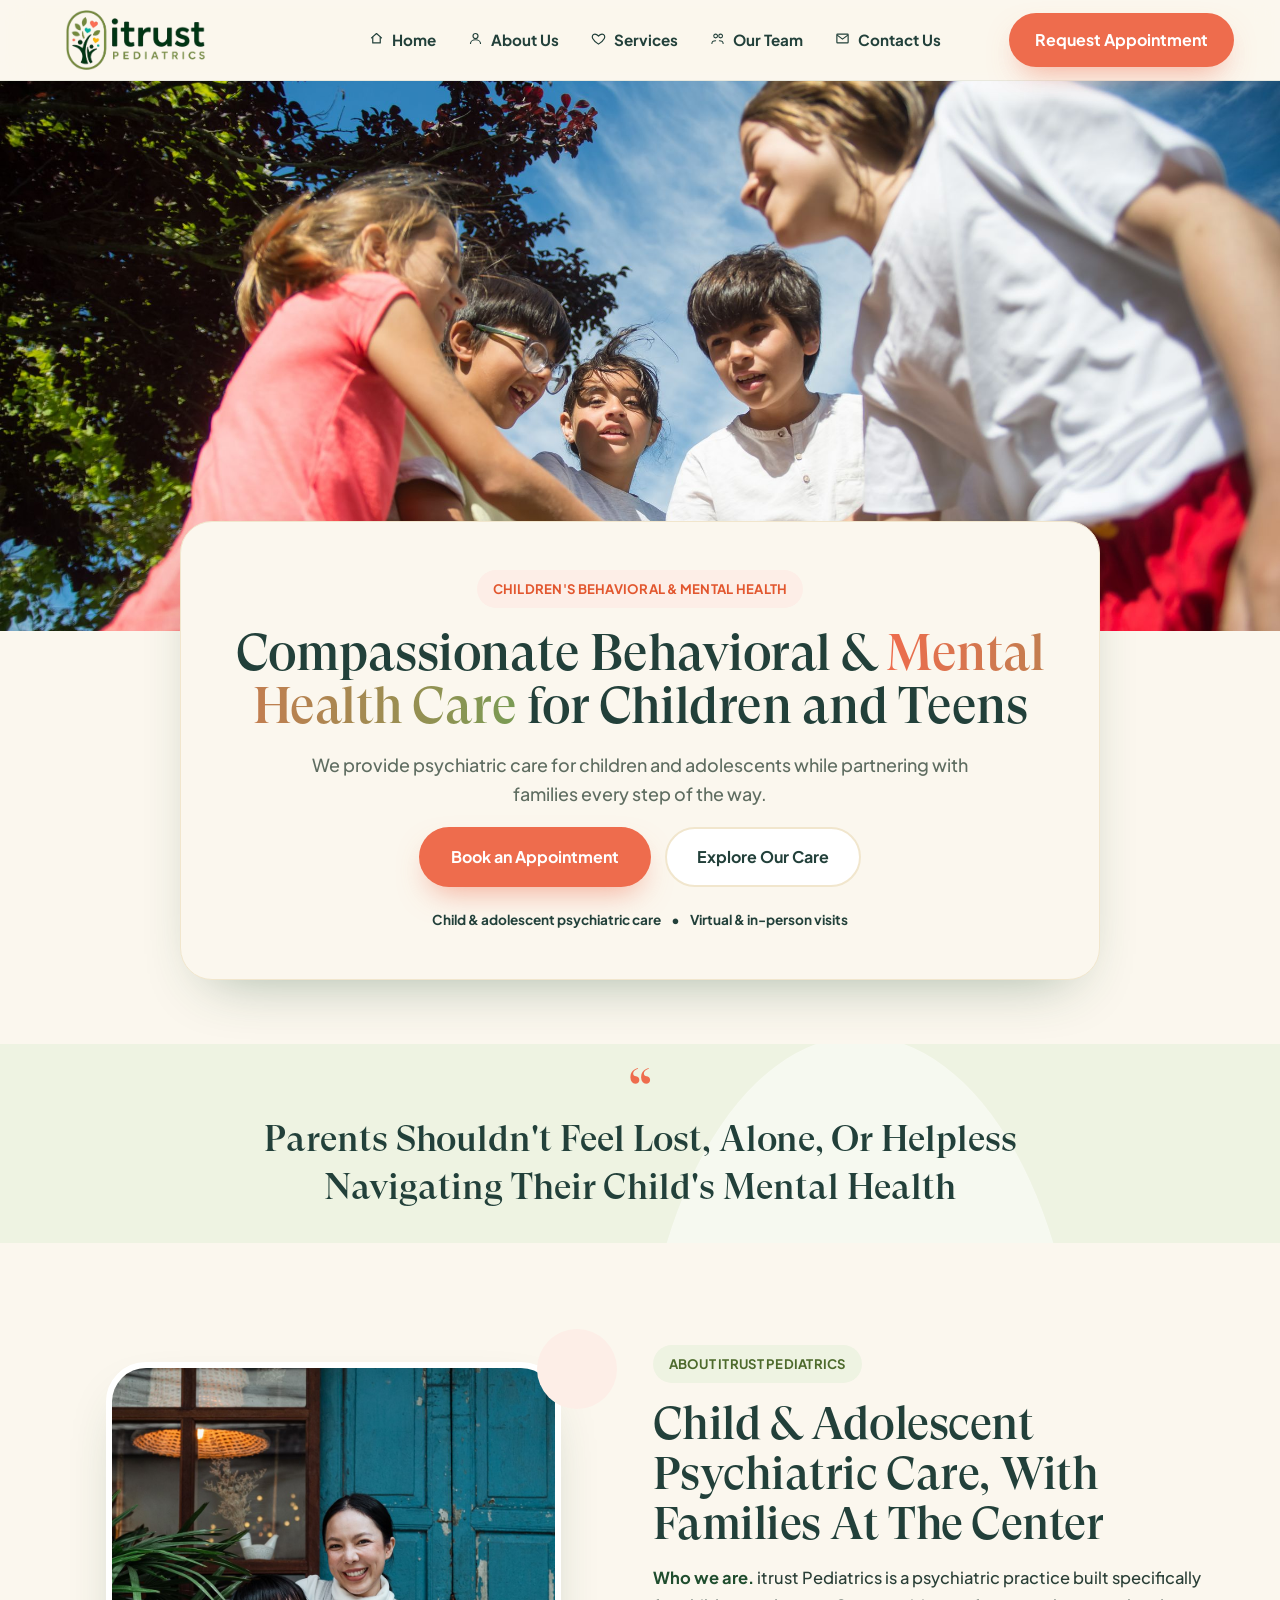
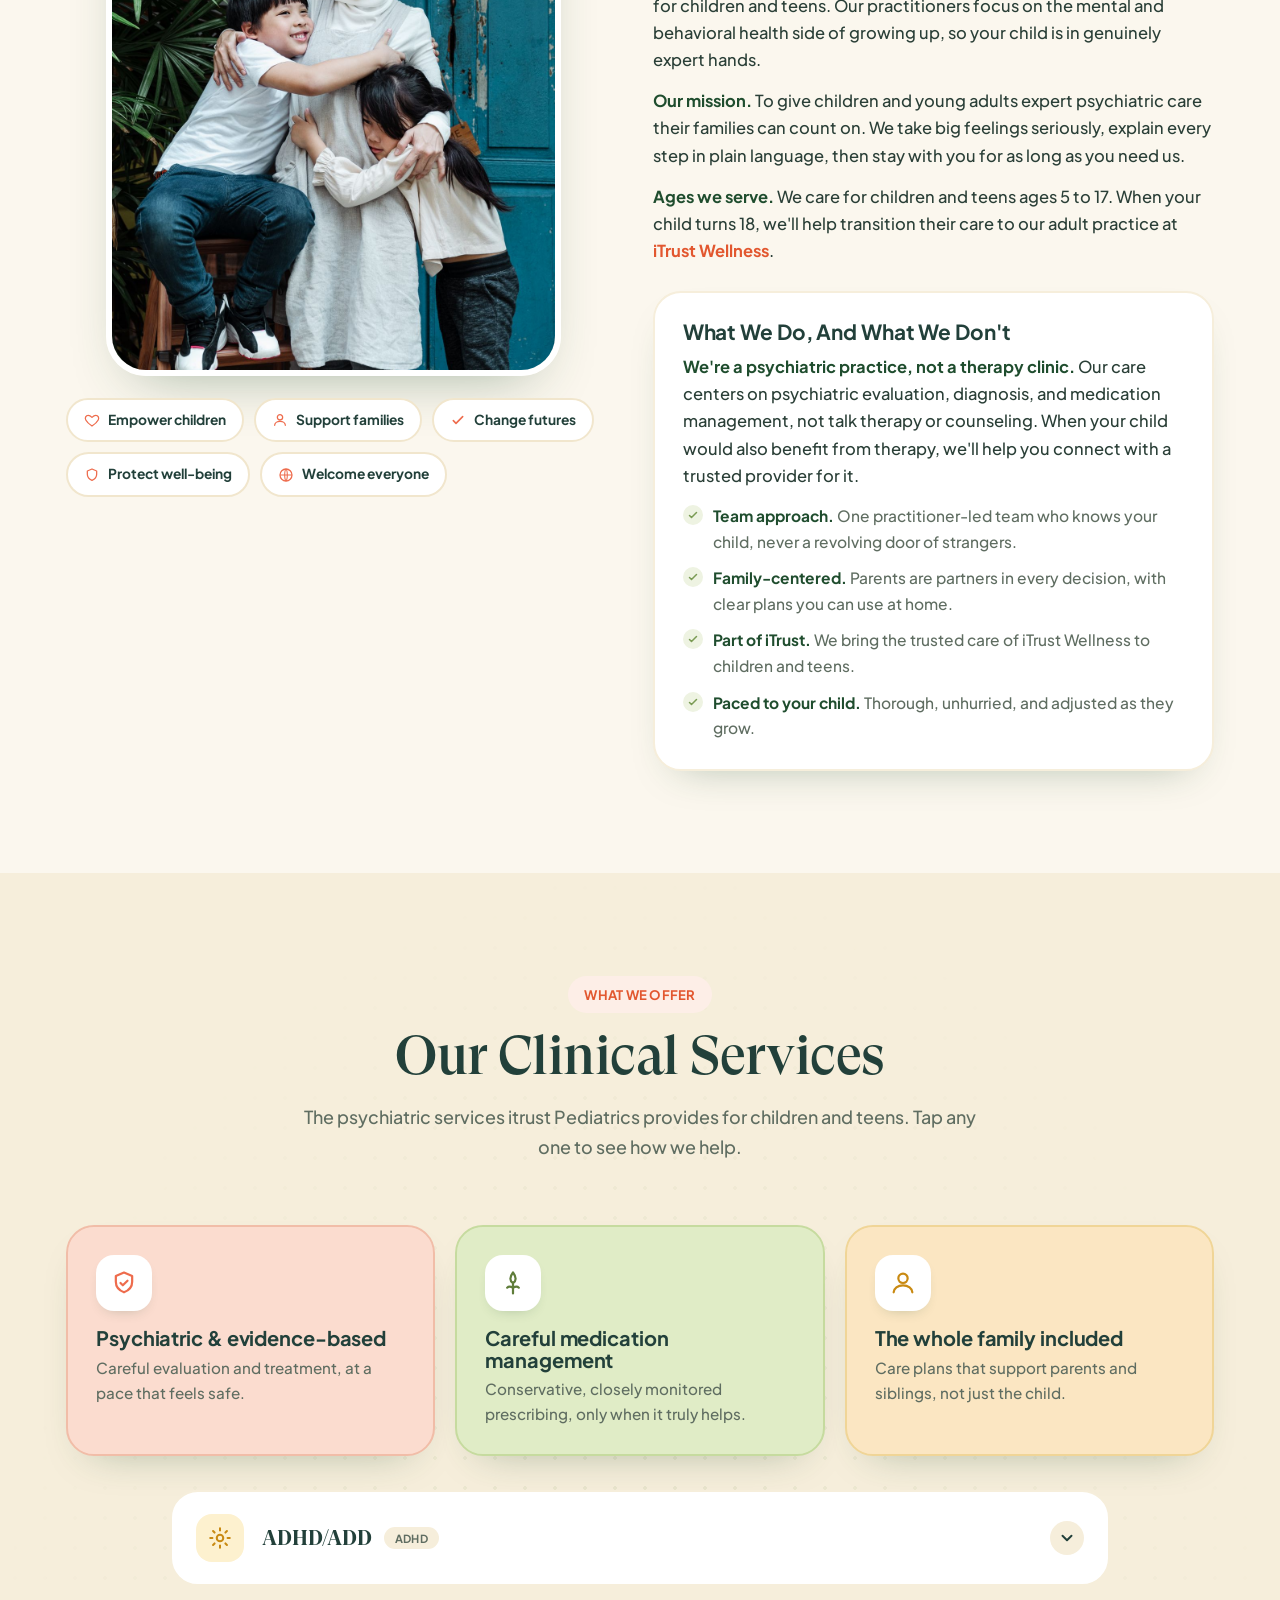
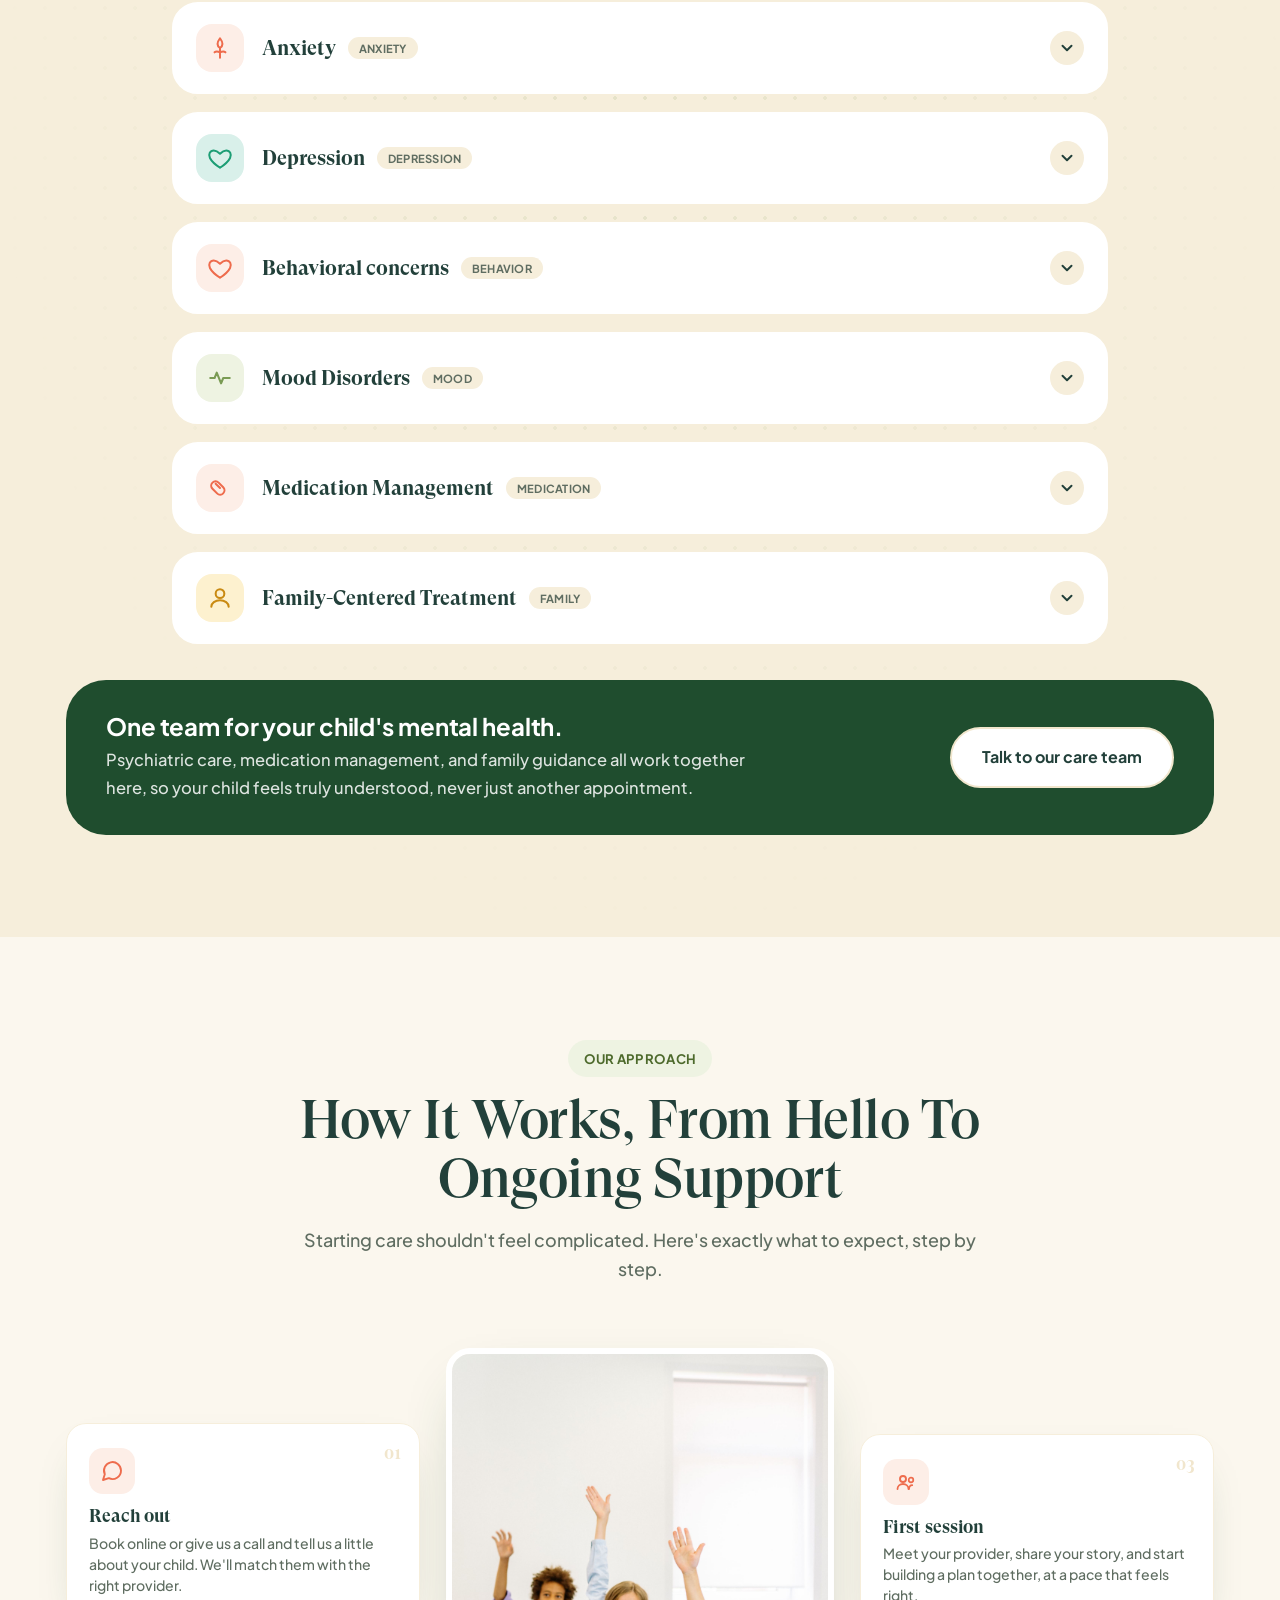
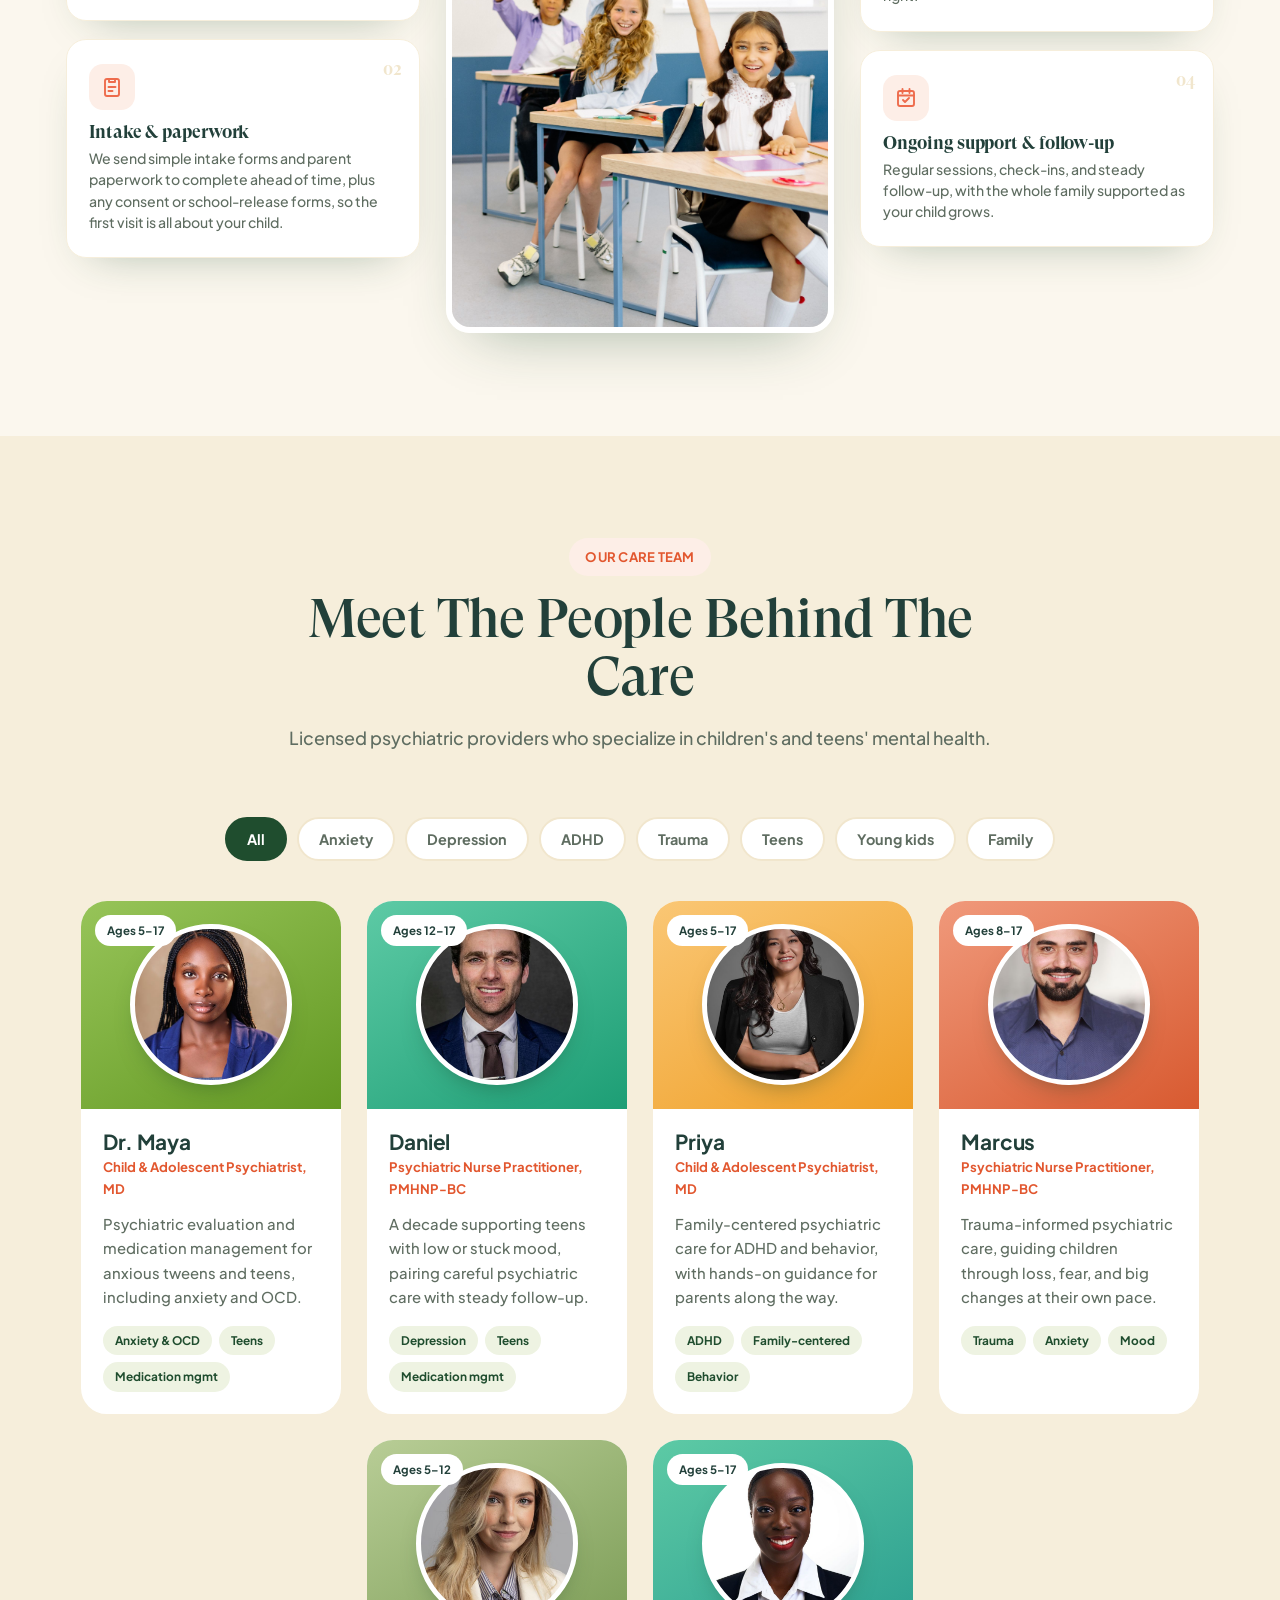
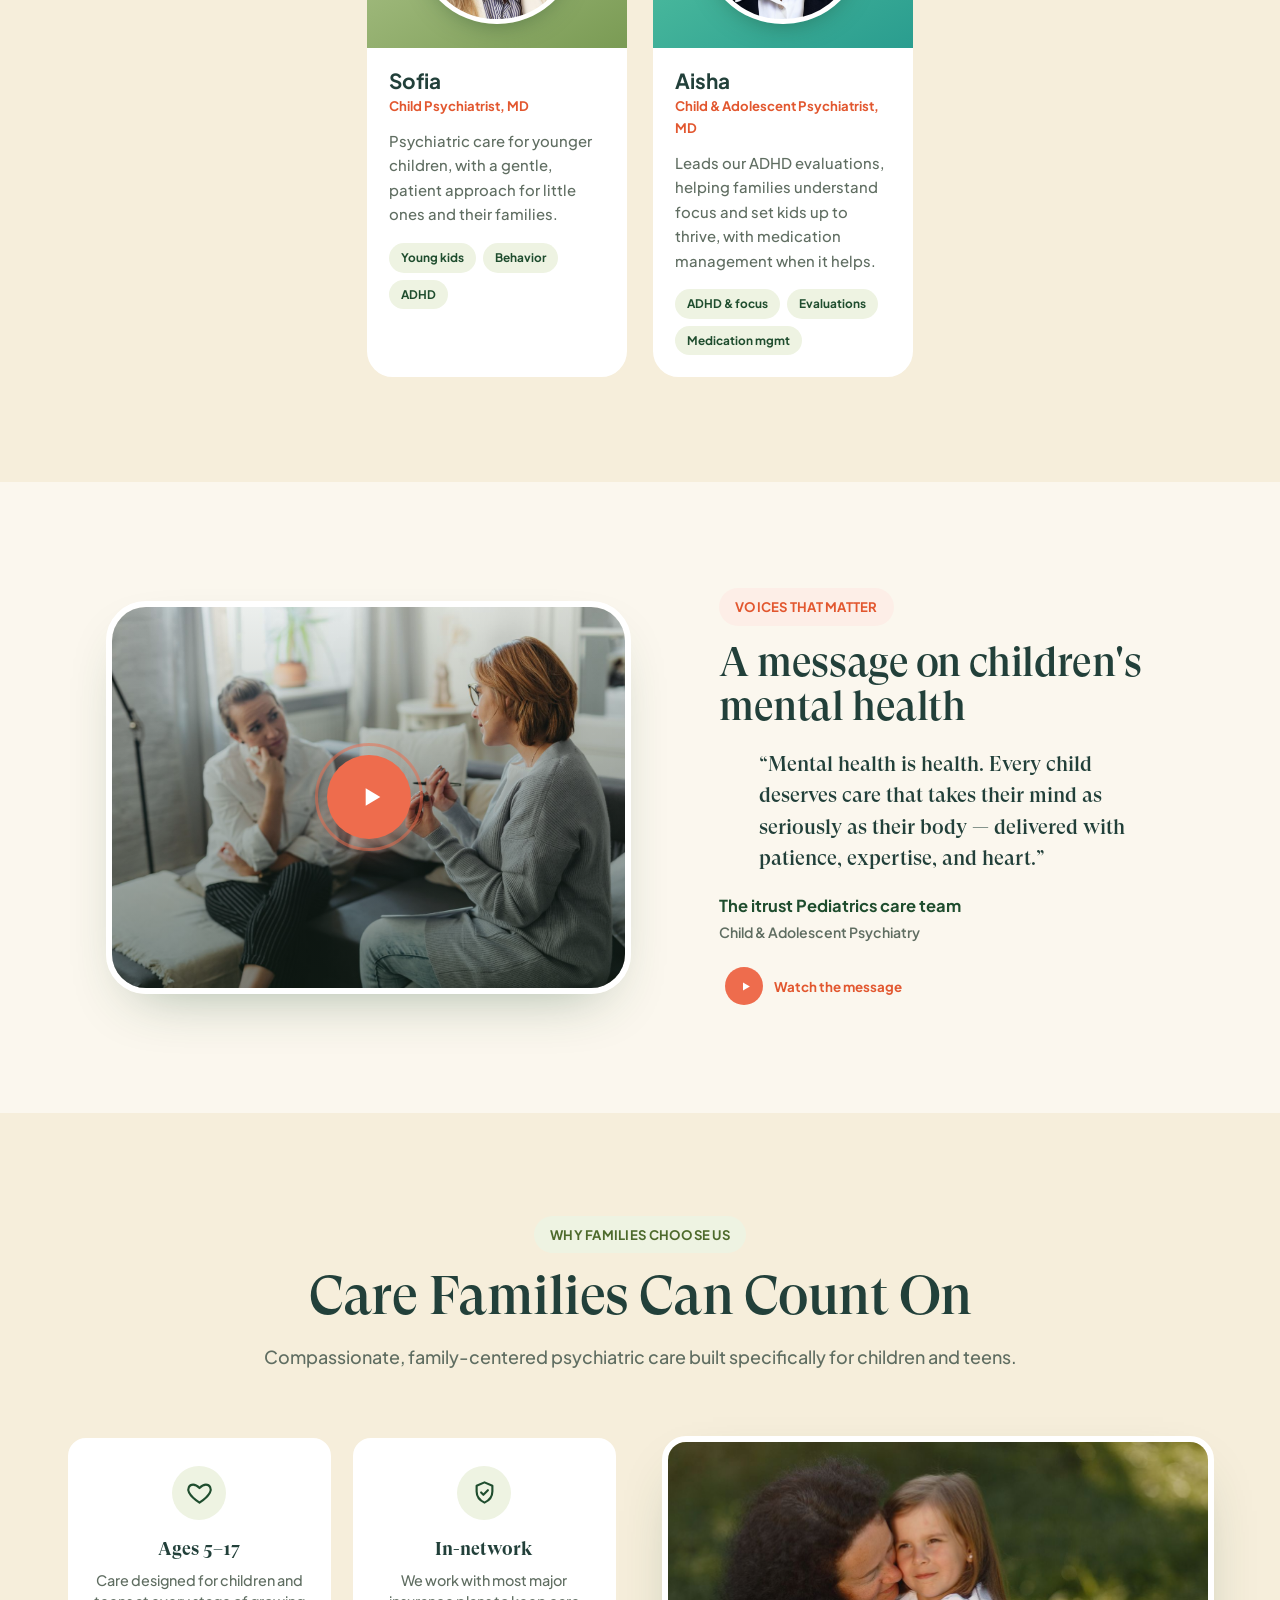
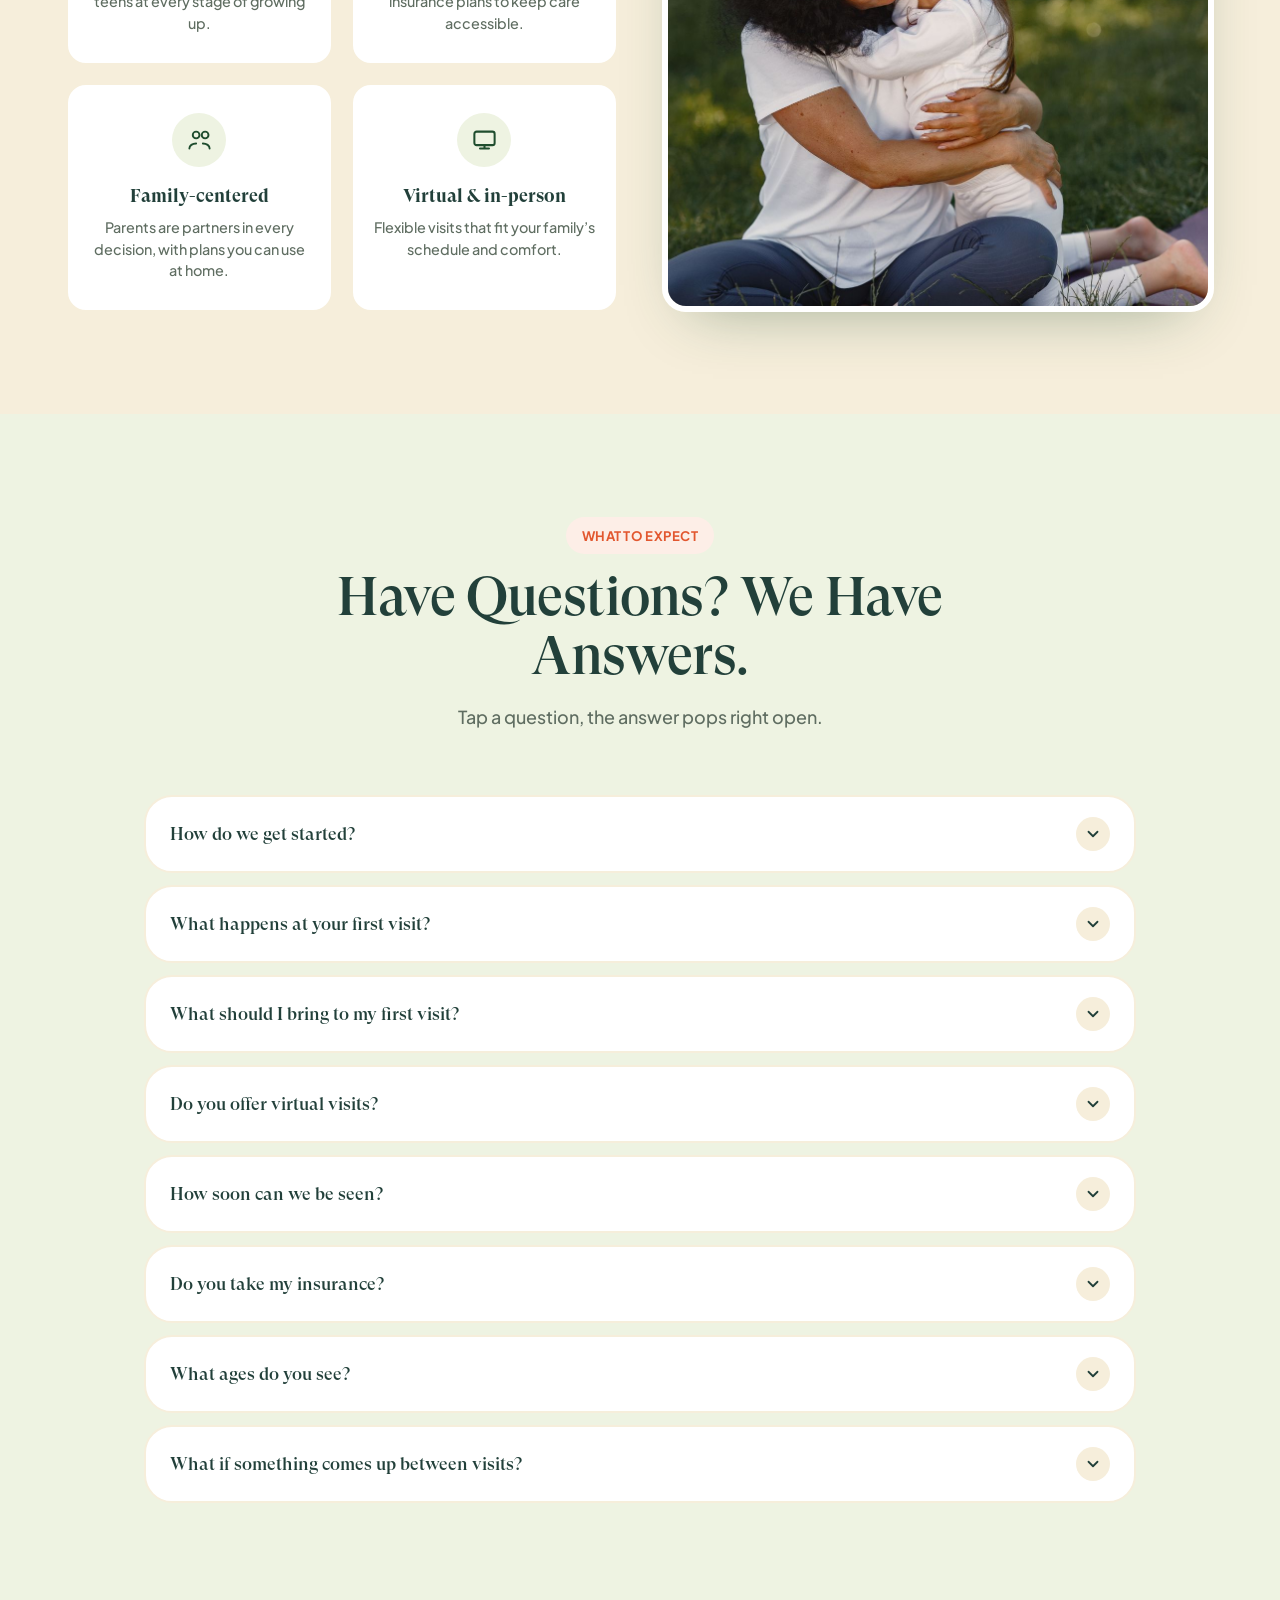
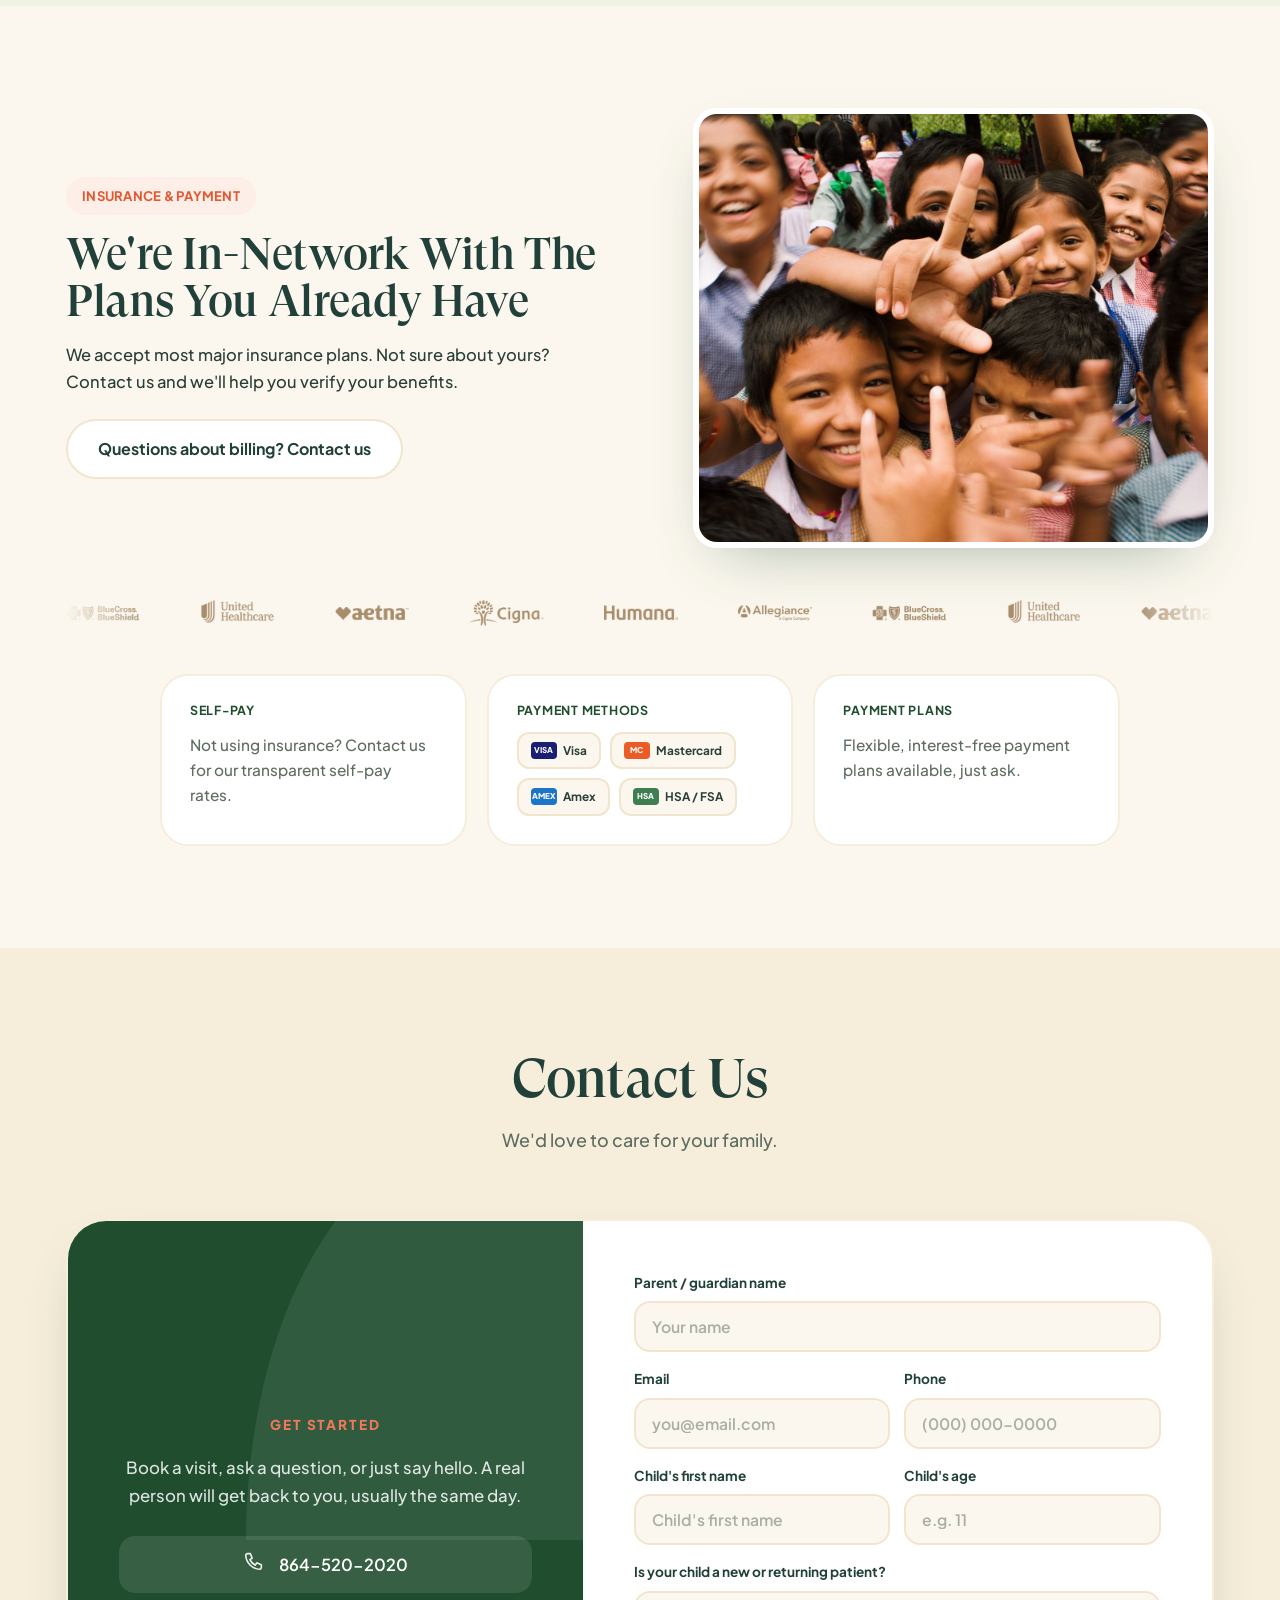
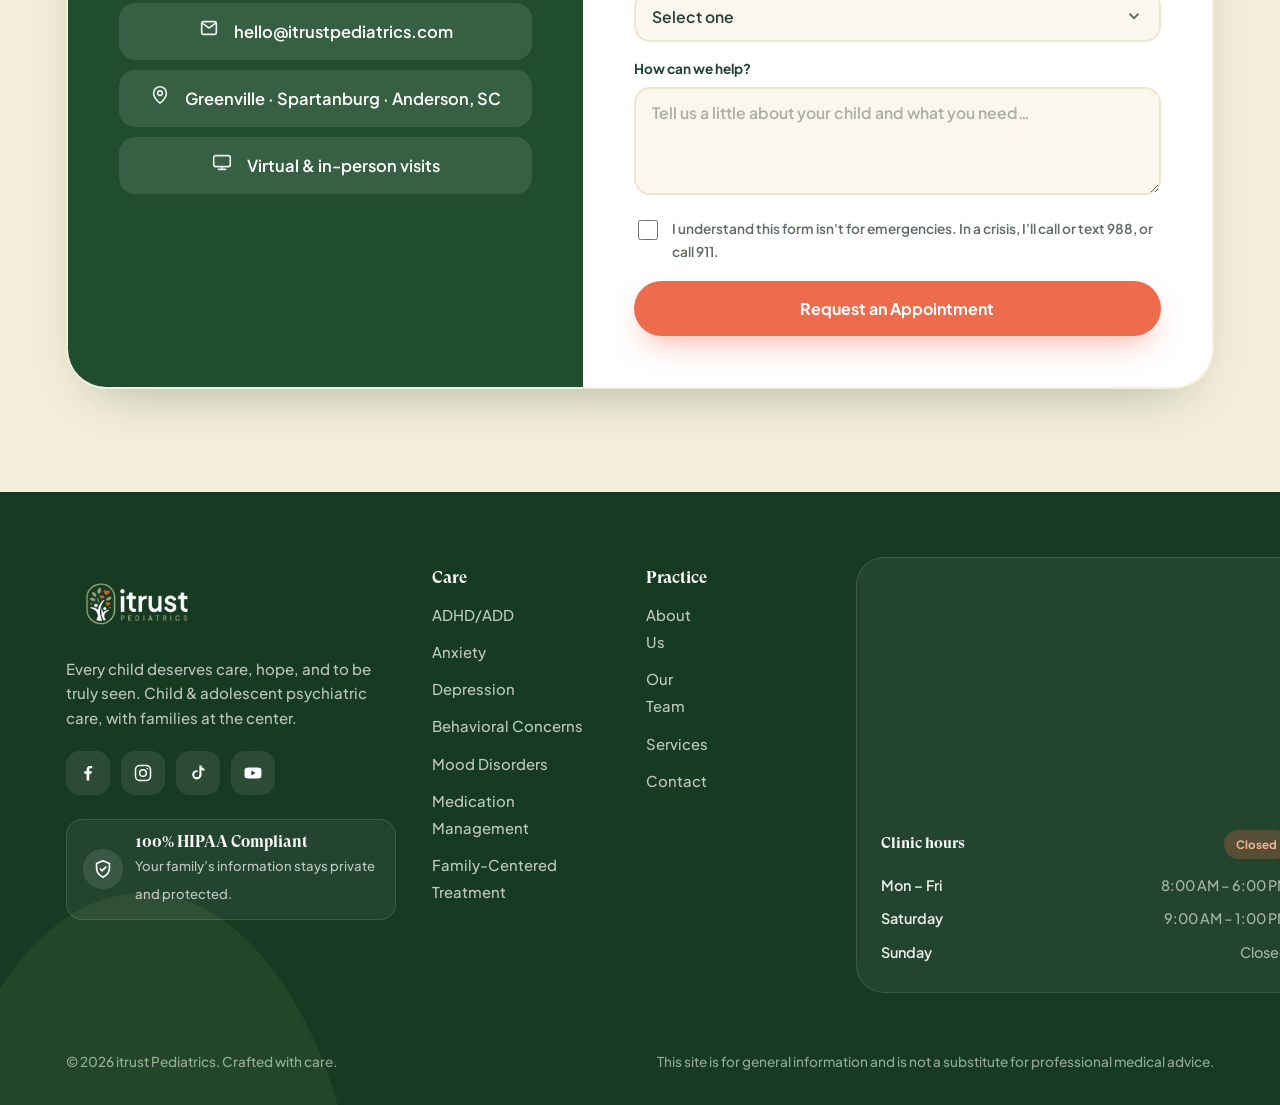
==== commit d46a6a67: "Hero reassure: make separator dot dark green (v=38) Co-Authored-By: Claude Opus 4.8 <noreply@anthrop" ====
--- a/index.html
+++ b/index.html
@@ -8,7 +8,7 @@
   <link rel="preconnect" href="https://fonts.googleapis.com" />
   <link rel="preconnect" href="https://fonts.gstatic.com" crossorigin />
   <link href="https://fonts.googleapis.com/css2?family=Plus+Jakarta+Sans:ital,wght@0,400;0,500;0,600;0,700;0,800;1,400;1,500&display=swap" rel="stylesheet" />
-  <link rel="stylesheet" href="styles.css?v=37" />
+  <link rel="stylesheet" href="styles.css?v=38" />
   <link rel="icon" href="assets/itrust-pediatrics-logo.jpg" />
   <meta name="theme-color" content="#fbf7ee" />
 </head>
@@ -397,6 +397,6 @@
     </div>
   </footer>
 
-  <script src="script.js?v=37"></script>
+  <script src="script.js?v=38"></script>
 </body>
 </html>
--- a/styles.css
+++ b/styles.css
@@ -157,7 +157,7 @@
 .hero-reassure{display:flex;align-items:center;gap:10px;flex-wrap:nowrap;white-space:nowrap;margin-top:28px;font-size:.85rem;
   font-weight:700;color:var(--green-ink)}
 .hero-reassure .rdot{display:none}
-.hr-sep{color:var(--cream-3)}
+.hr-sep{color:var(--green-ink)}
 .hero-visual{position:relative}
 .hero-photo{position:relative;border-radius:var(--r-lg);overflow:hidden;box-shadow:var(--shadow-soft);
   border:6px solid #fff;aspect-ratio:4/4.4}
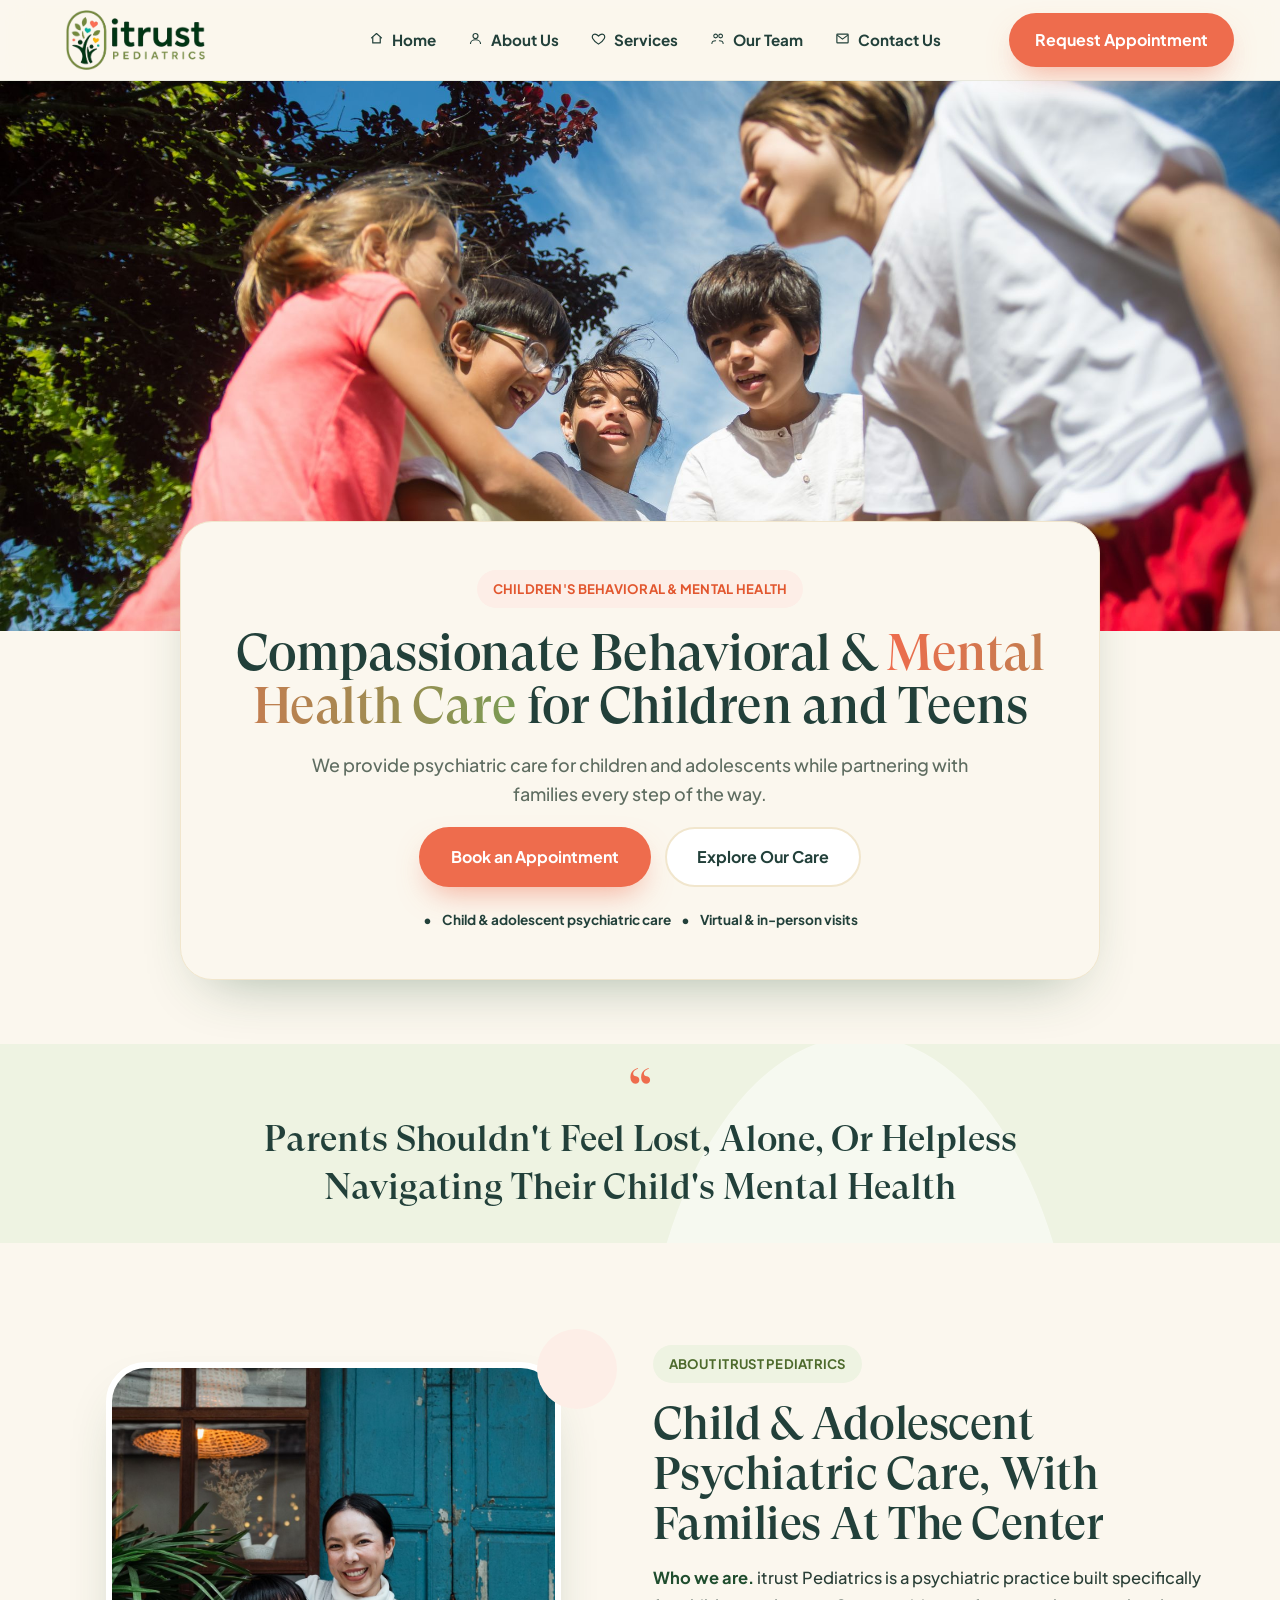
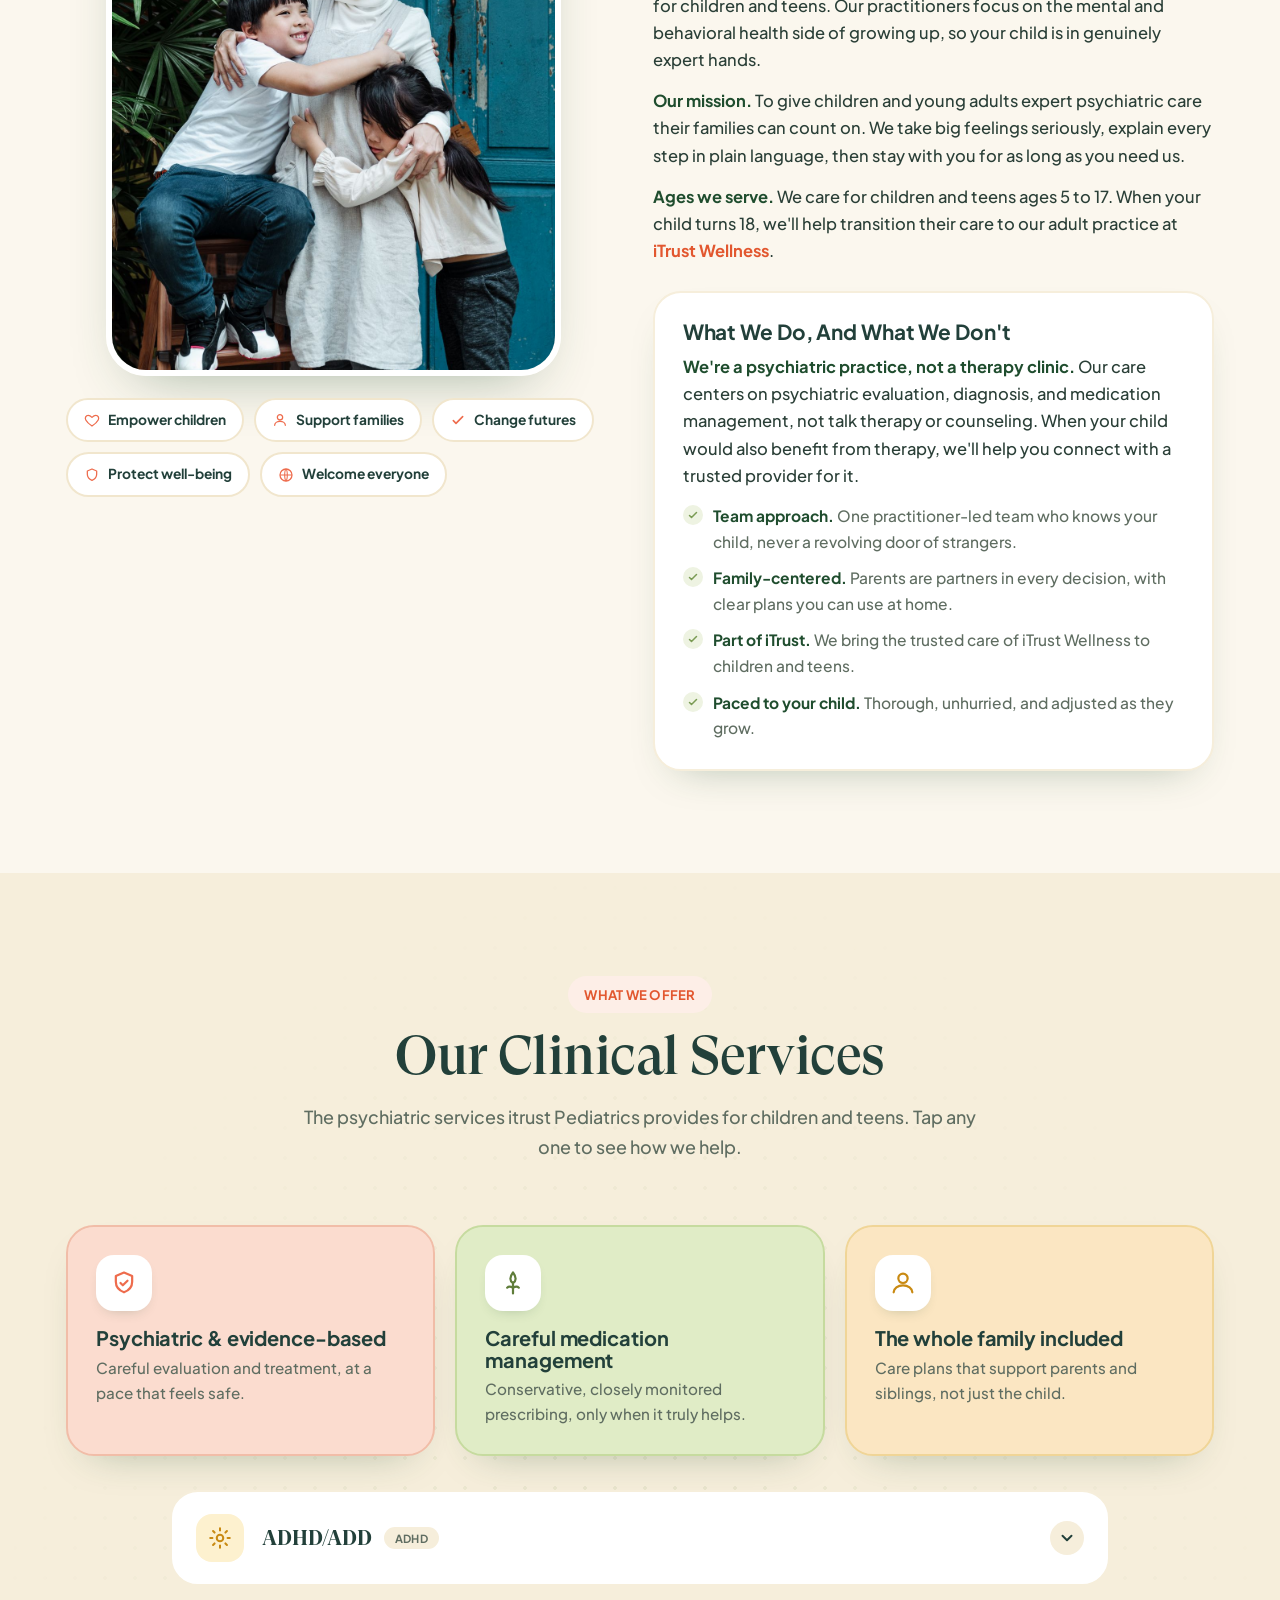
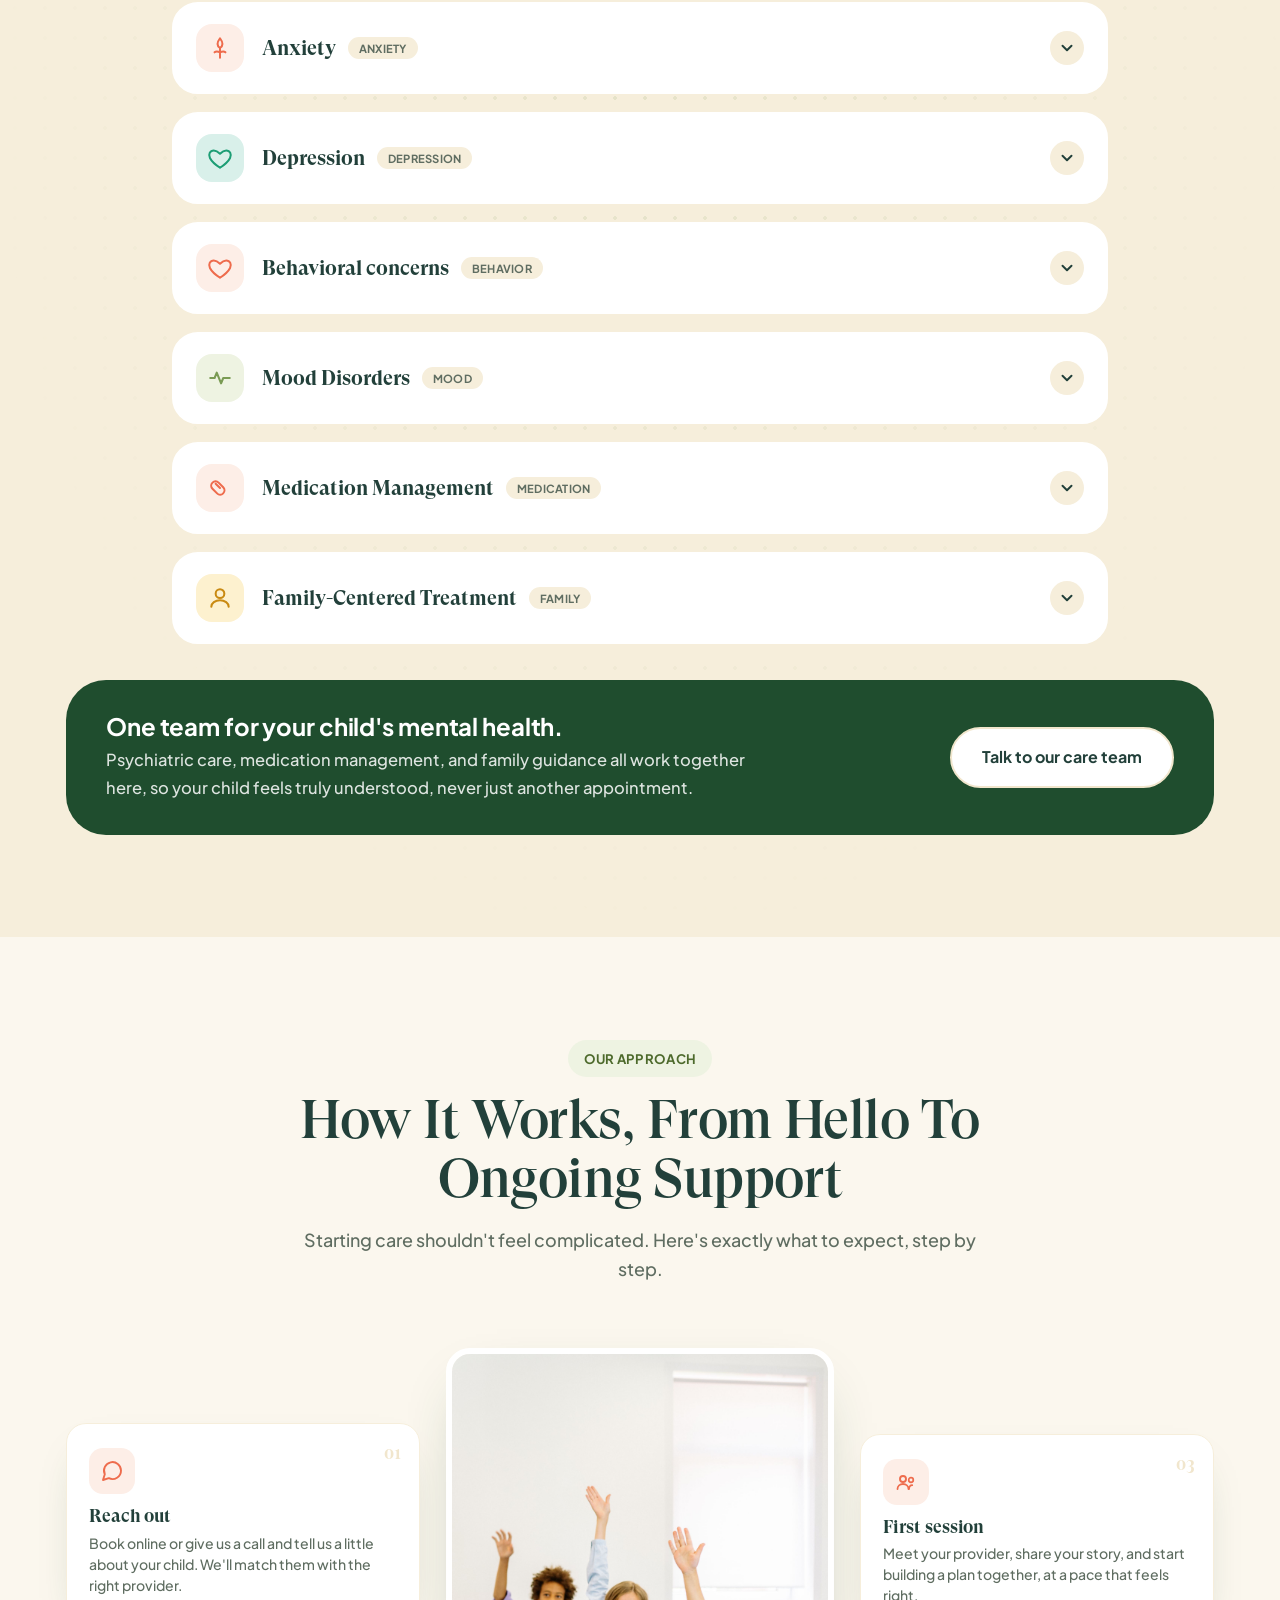
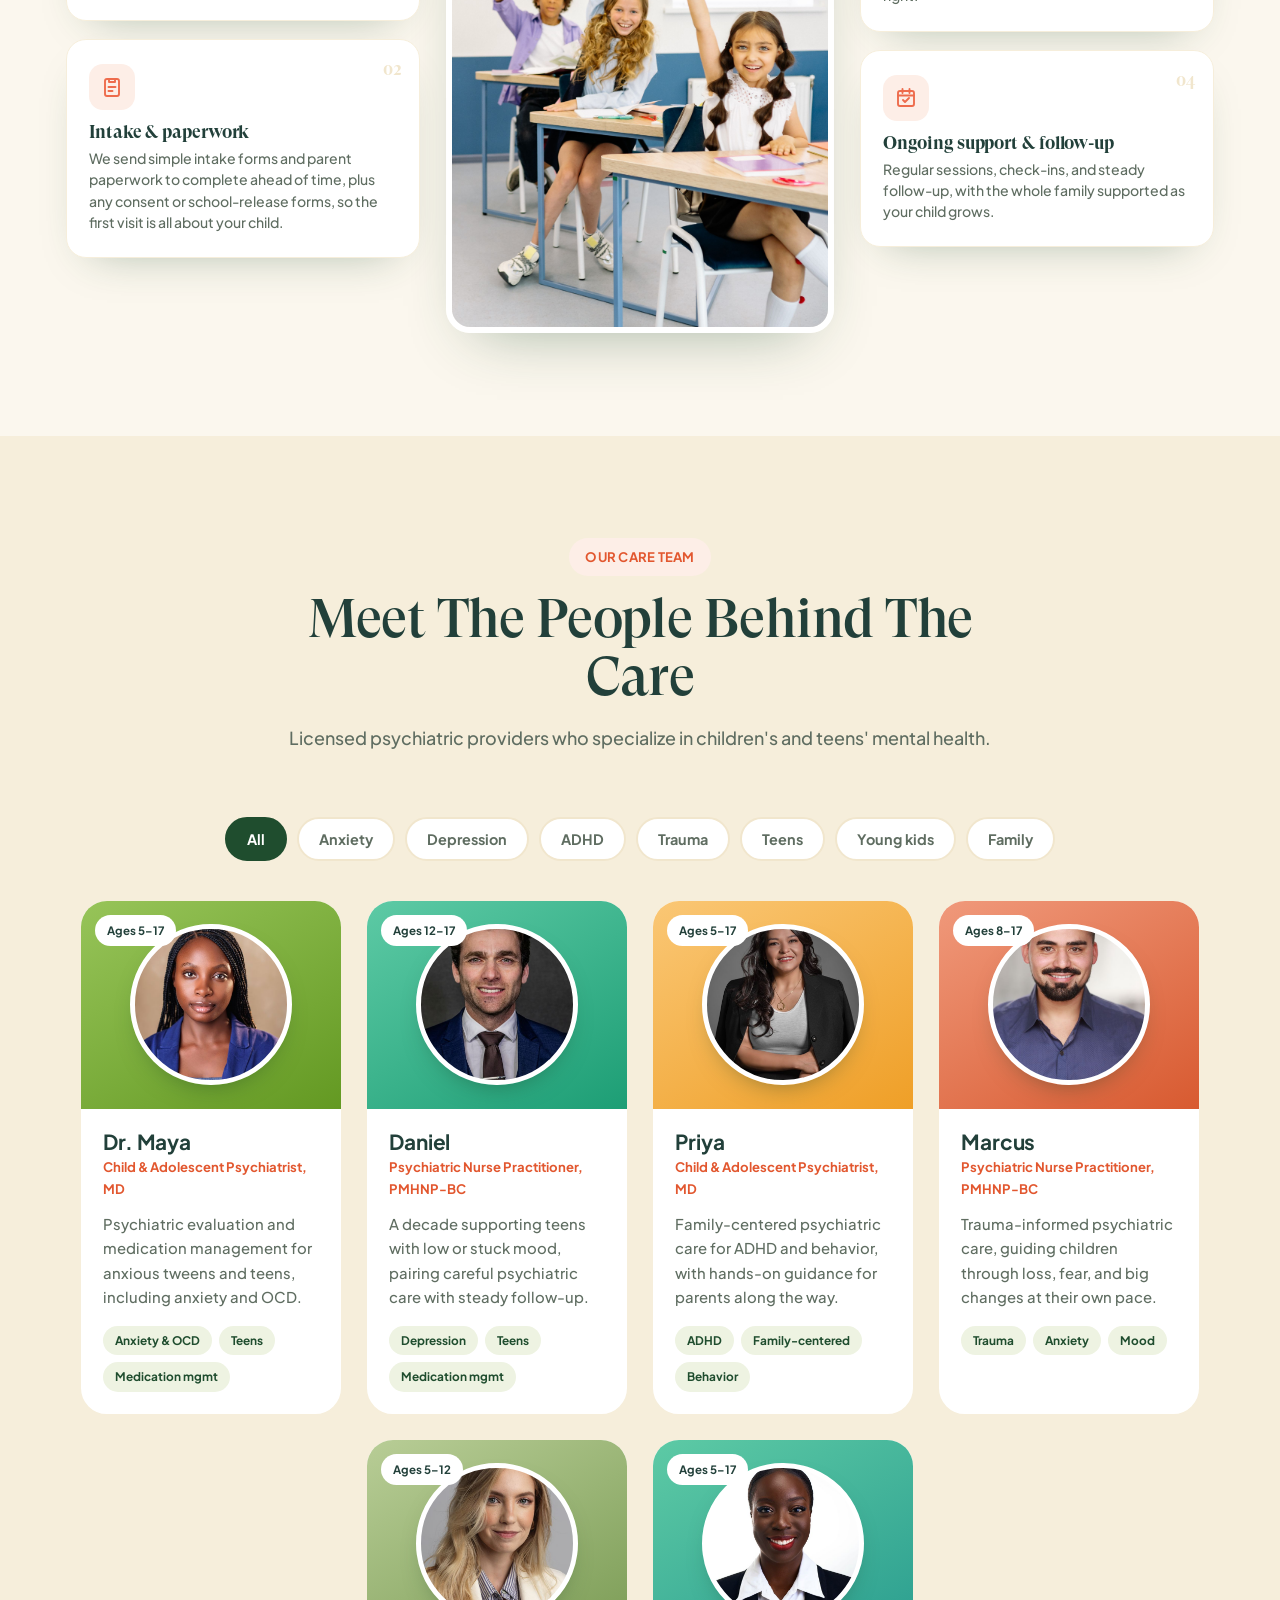
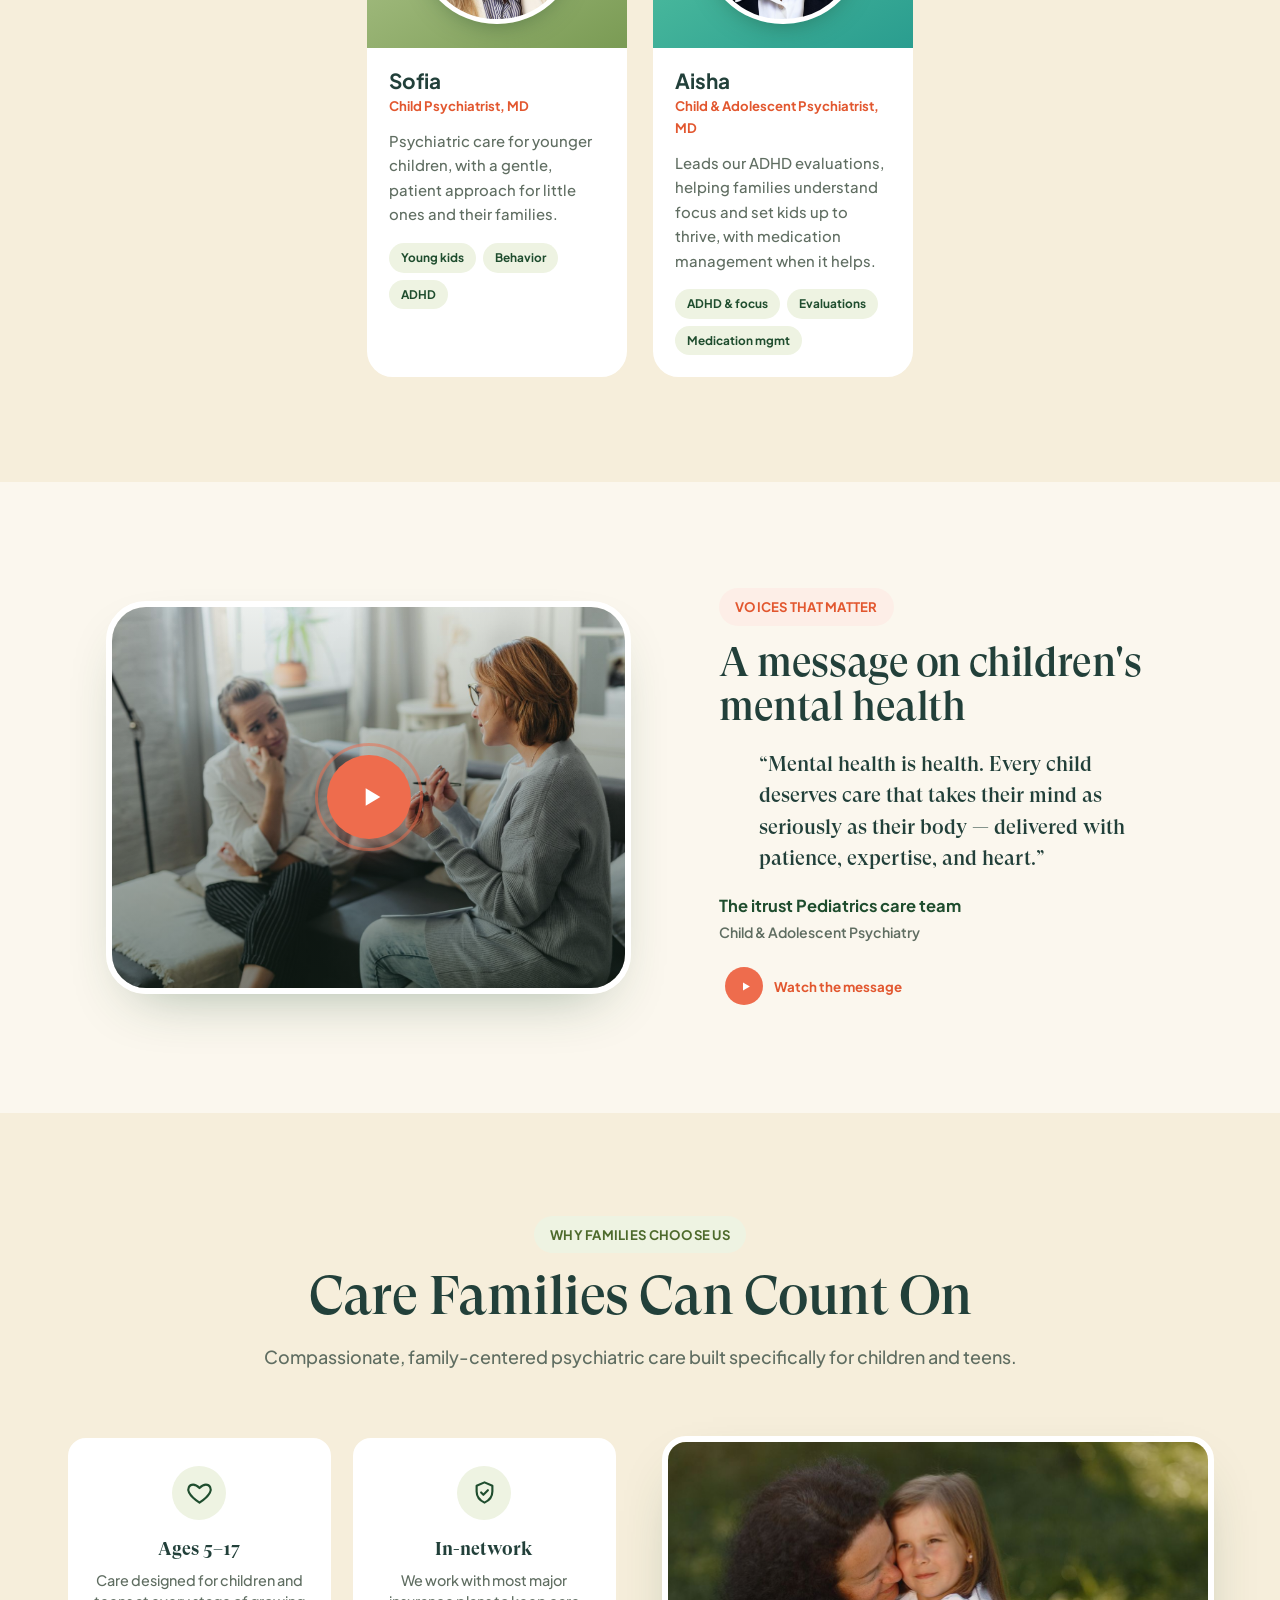
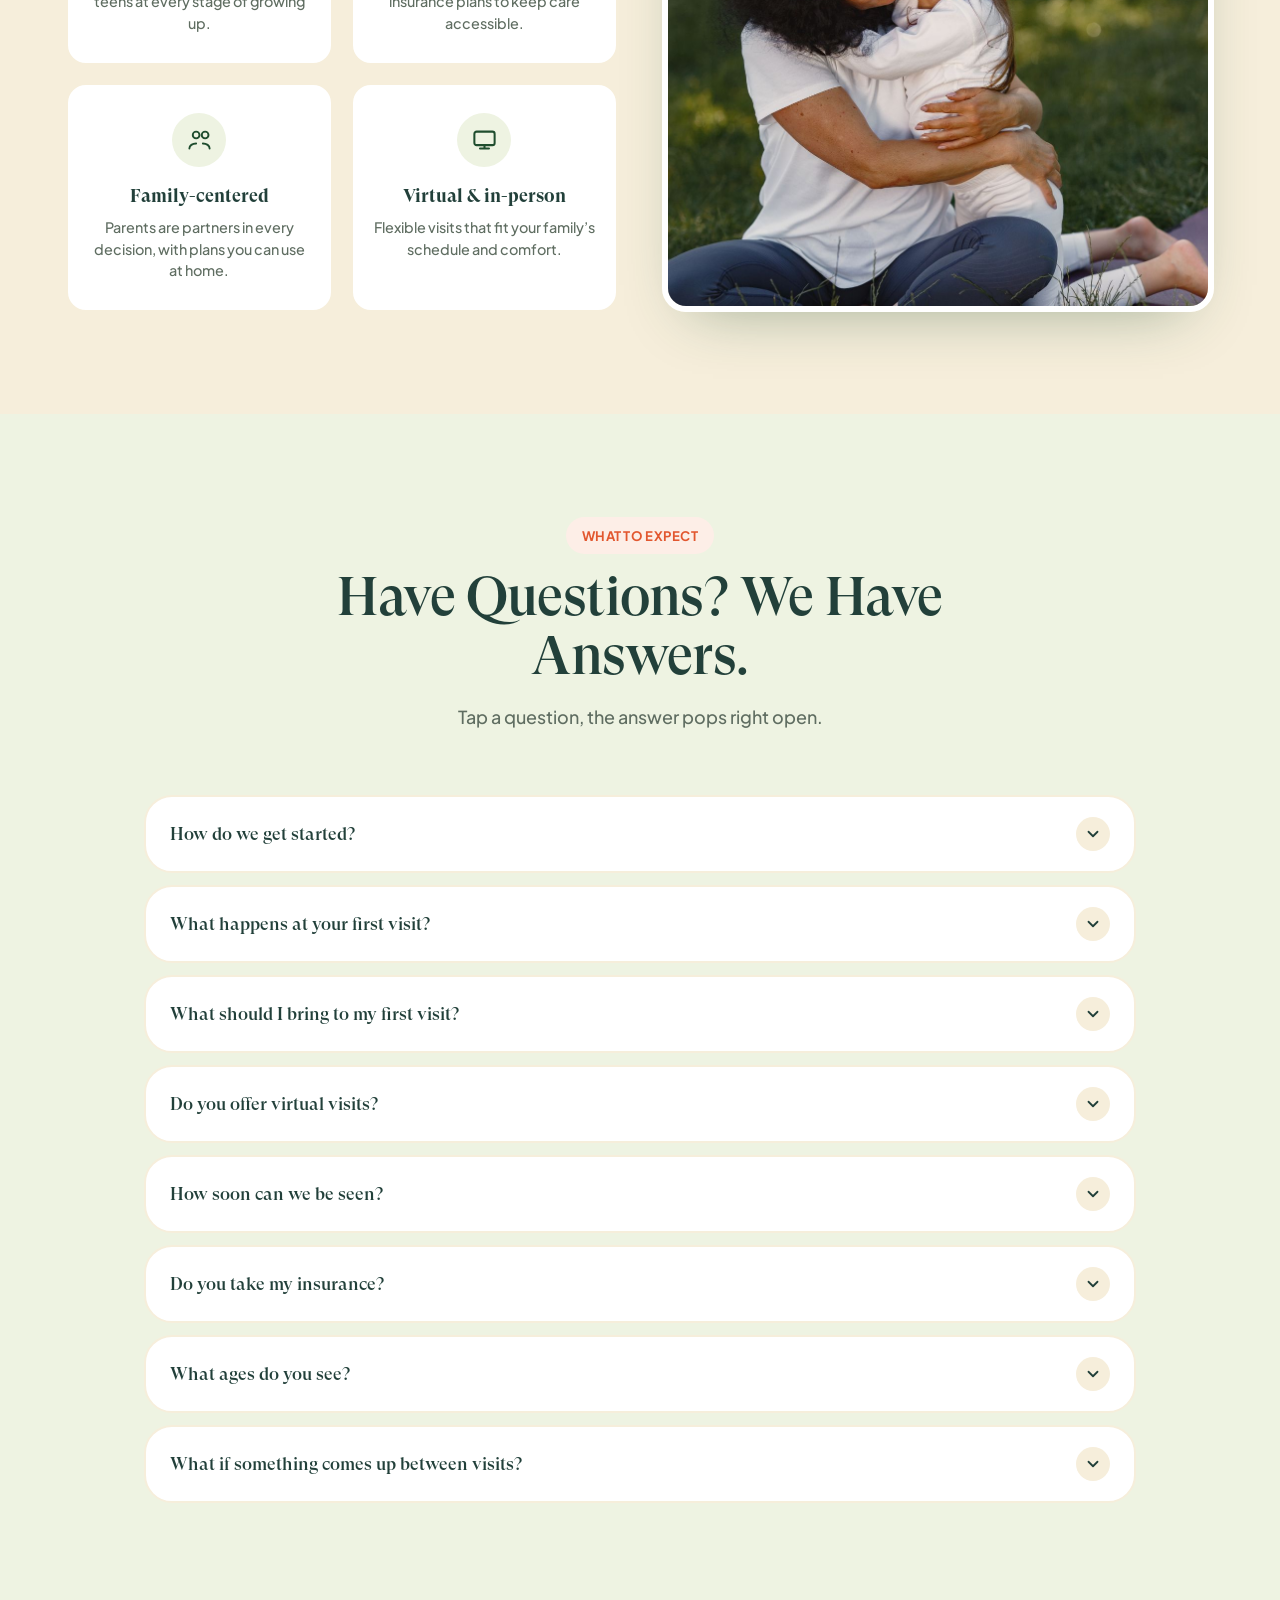
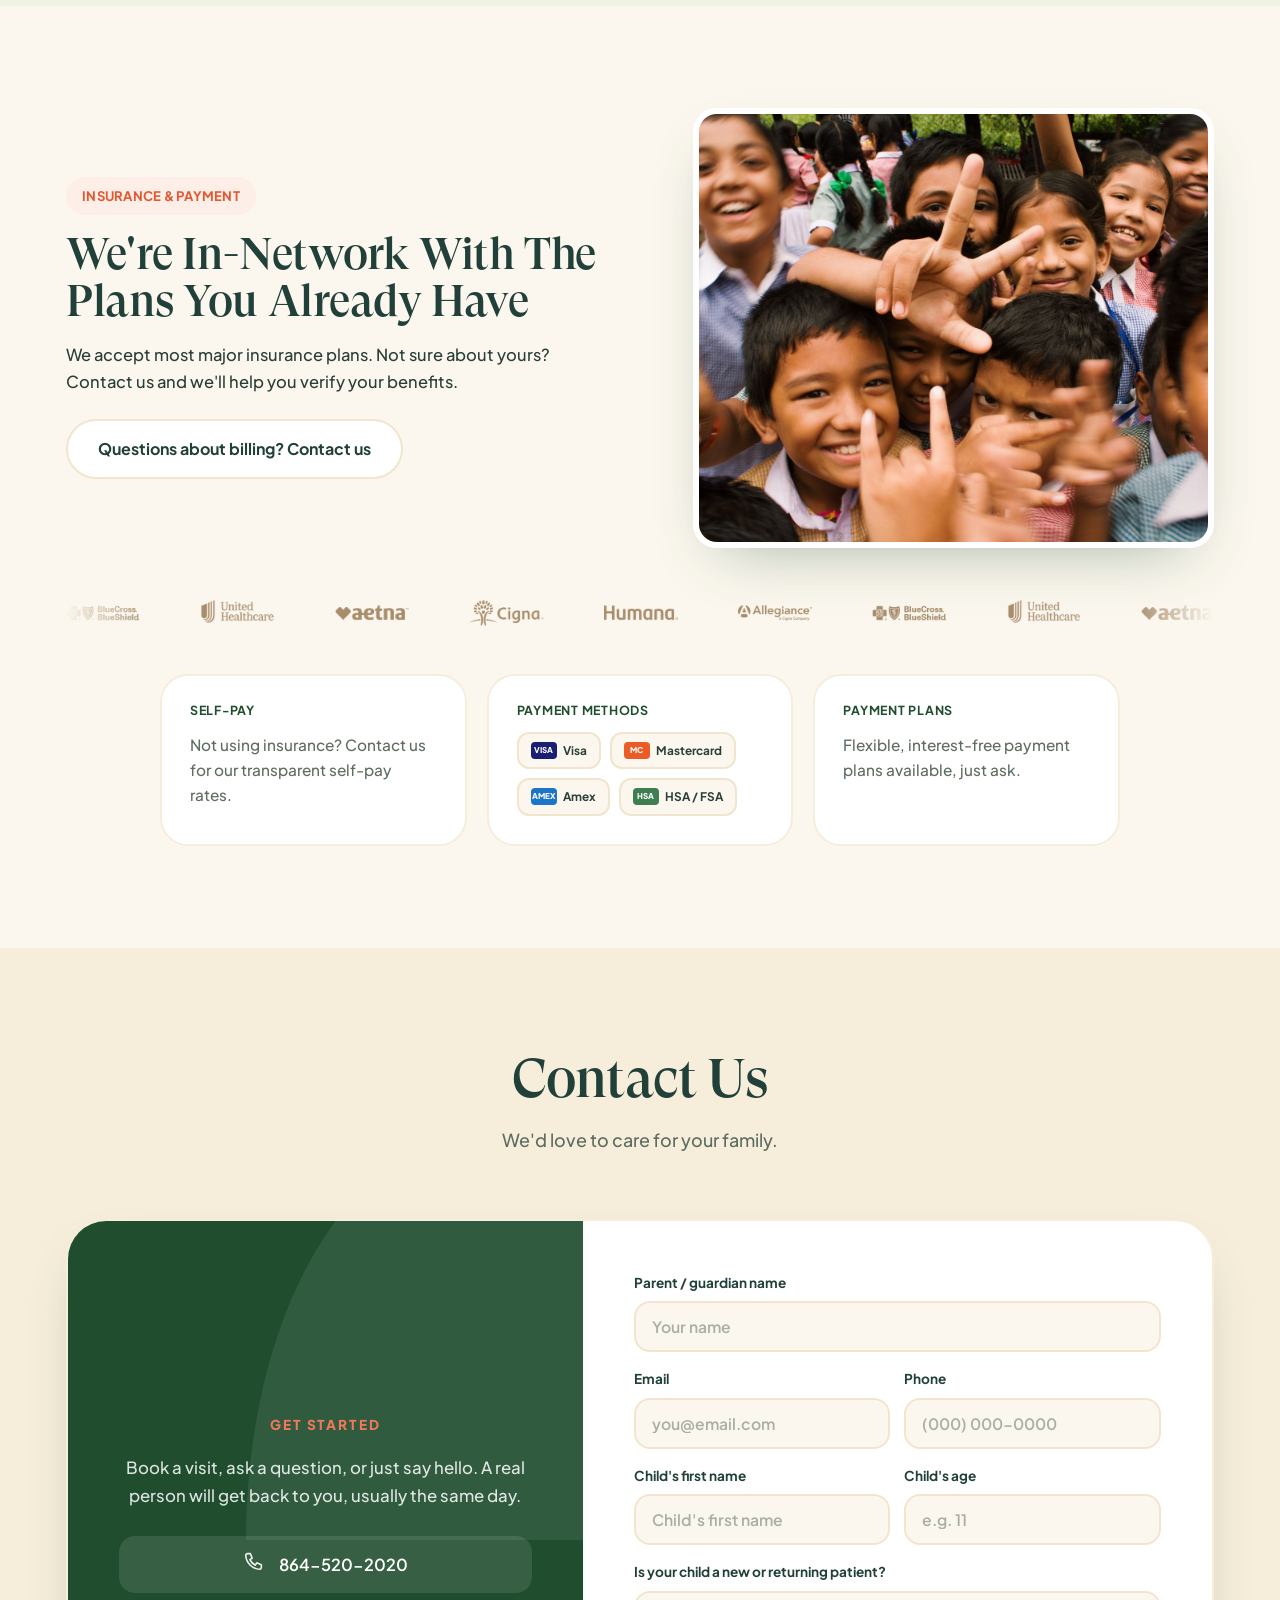
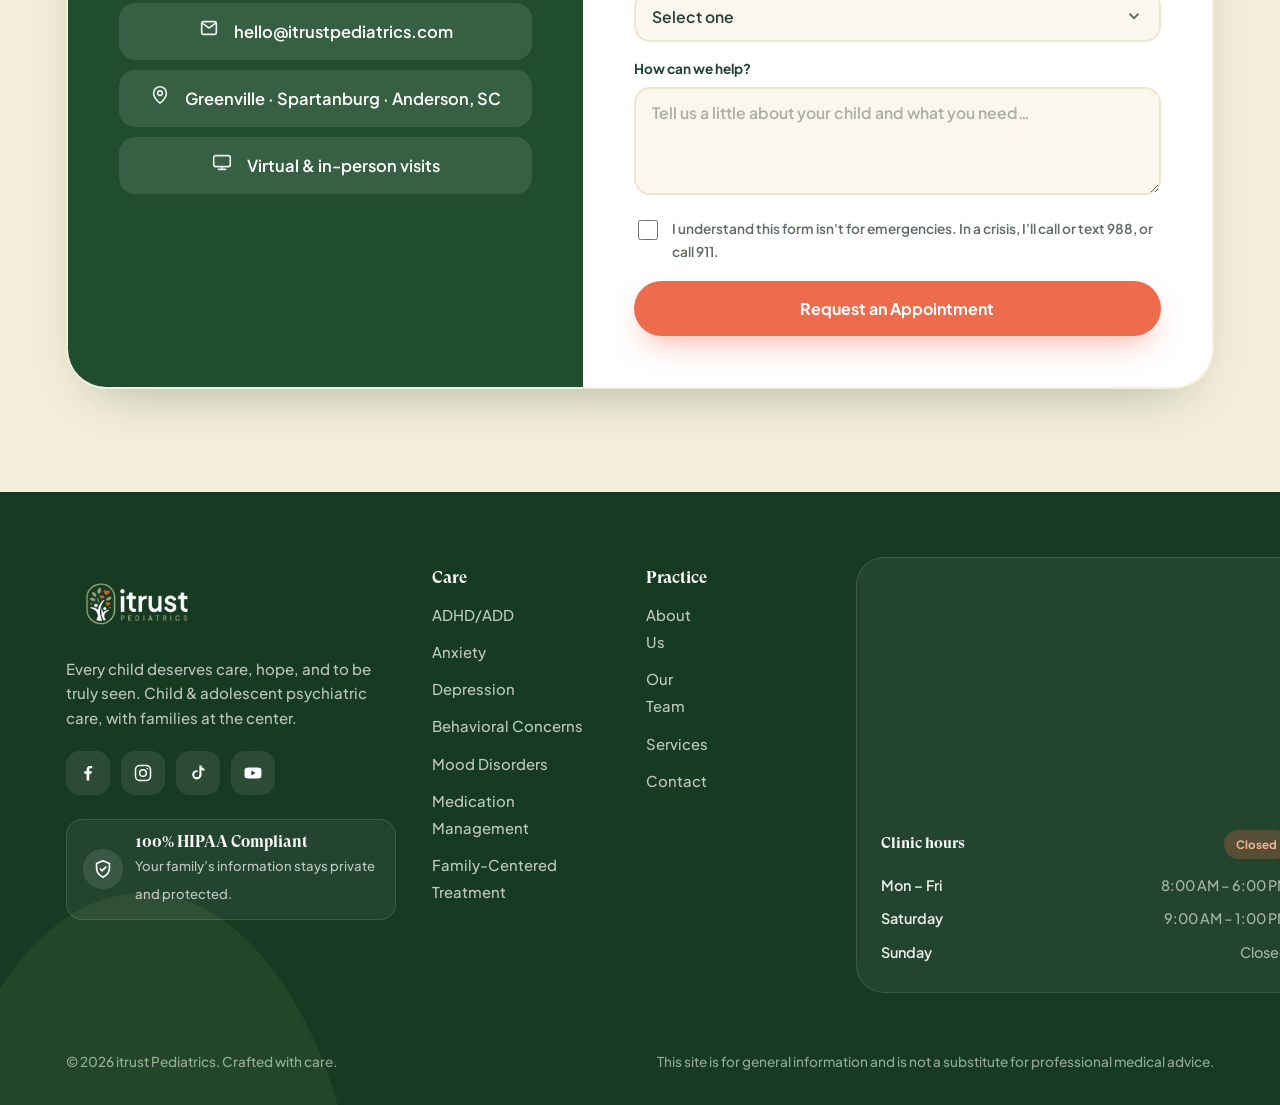
==== commit bbf86df1: "Hero reassure: add leading dark-green dot before first phrase (v=39) Co-Authored-By: Claude Opus 4.8" ====
--- a/index.html
+++ b/index.html
@@ -8,7 +8,7 @@
   <link rel="preconnect" href="https://fonts.googleapis.com" />
   <link rel="preconnect" href="https://fonts.gstatic.com" crossorigin />
   <link href="https://fonts.googleapis.com/css2?family=Plus+Jakarta+Sans:ital,wght@0,400;0,500;0,600;0,700;0,800;1,400;1,500&display=swap" rel="stylesheet" />
-  <link rel="stylesheet" href="styles.css?v=38" />
+  <link rel="stylesheet" href="styles.css?v=39" />
   <link rel="icon" href="assets/itrust-pediatrics-logo.jpg" />
   <meta name="theme-color" content="#fbf7ee" />
 </head>
@@ -64,7 +64,7 @@
         <a href="contact.html" class="btn btn-primary">Book an Appointment</a>
         <a href="services.html" class="btn btn-ghost">Explore Our Care</a>
       </div>
-      <div class="hero-reassure">Child &amp; adolescent psychiatric care <span class="hr-sep">•</span> Virtual &amp; in-person visits</div>
+      <div class="hero-reassure"><span class="hr-sep">•</span> Child &amp; adolescent psychiatric care <span class="hr-sep">•</span> Virtual &amp; in-person visits</div>
     </div>
   </section>
 
@@ -397,6 +397,6 @@
     </div>
   </footer>
 
-  <script src="script.js?v=38"></script>
+  <script src="script.js?v=39"></script>
 </body>
 </html>
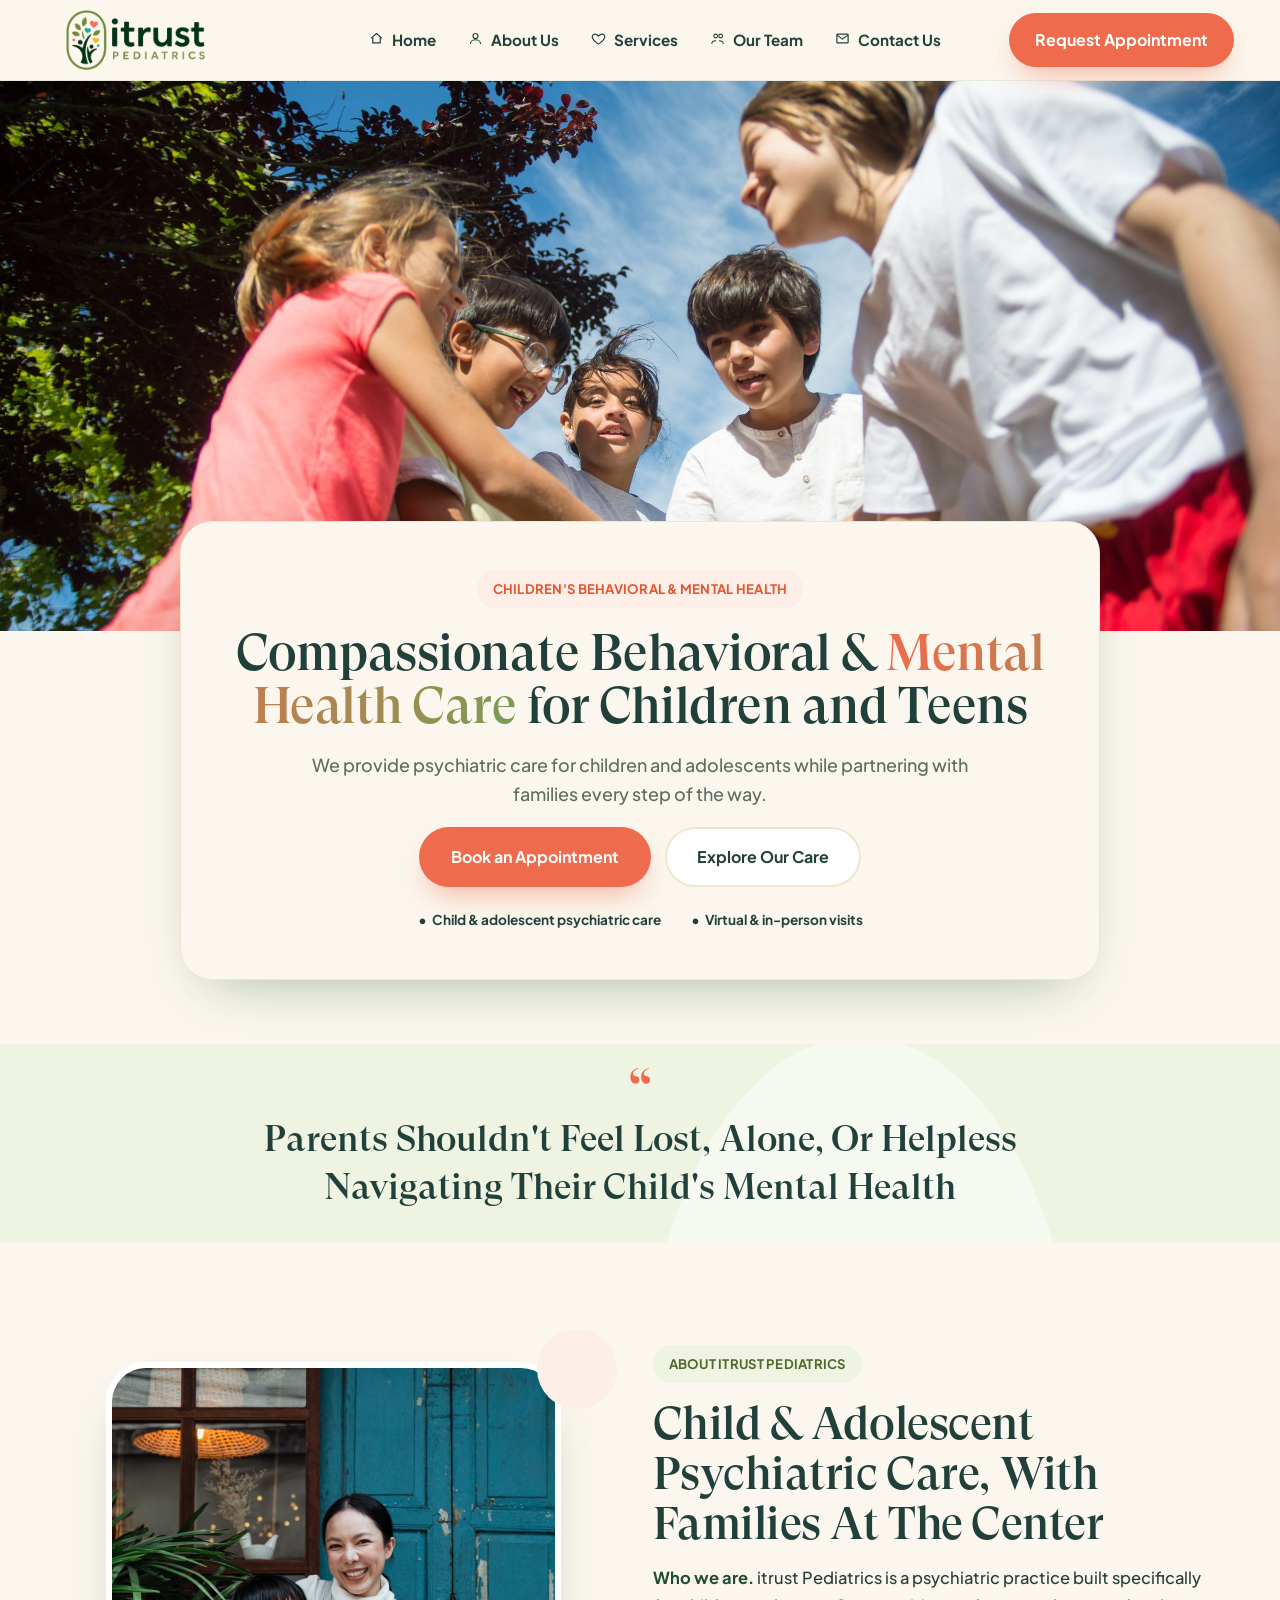
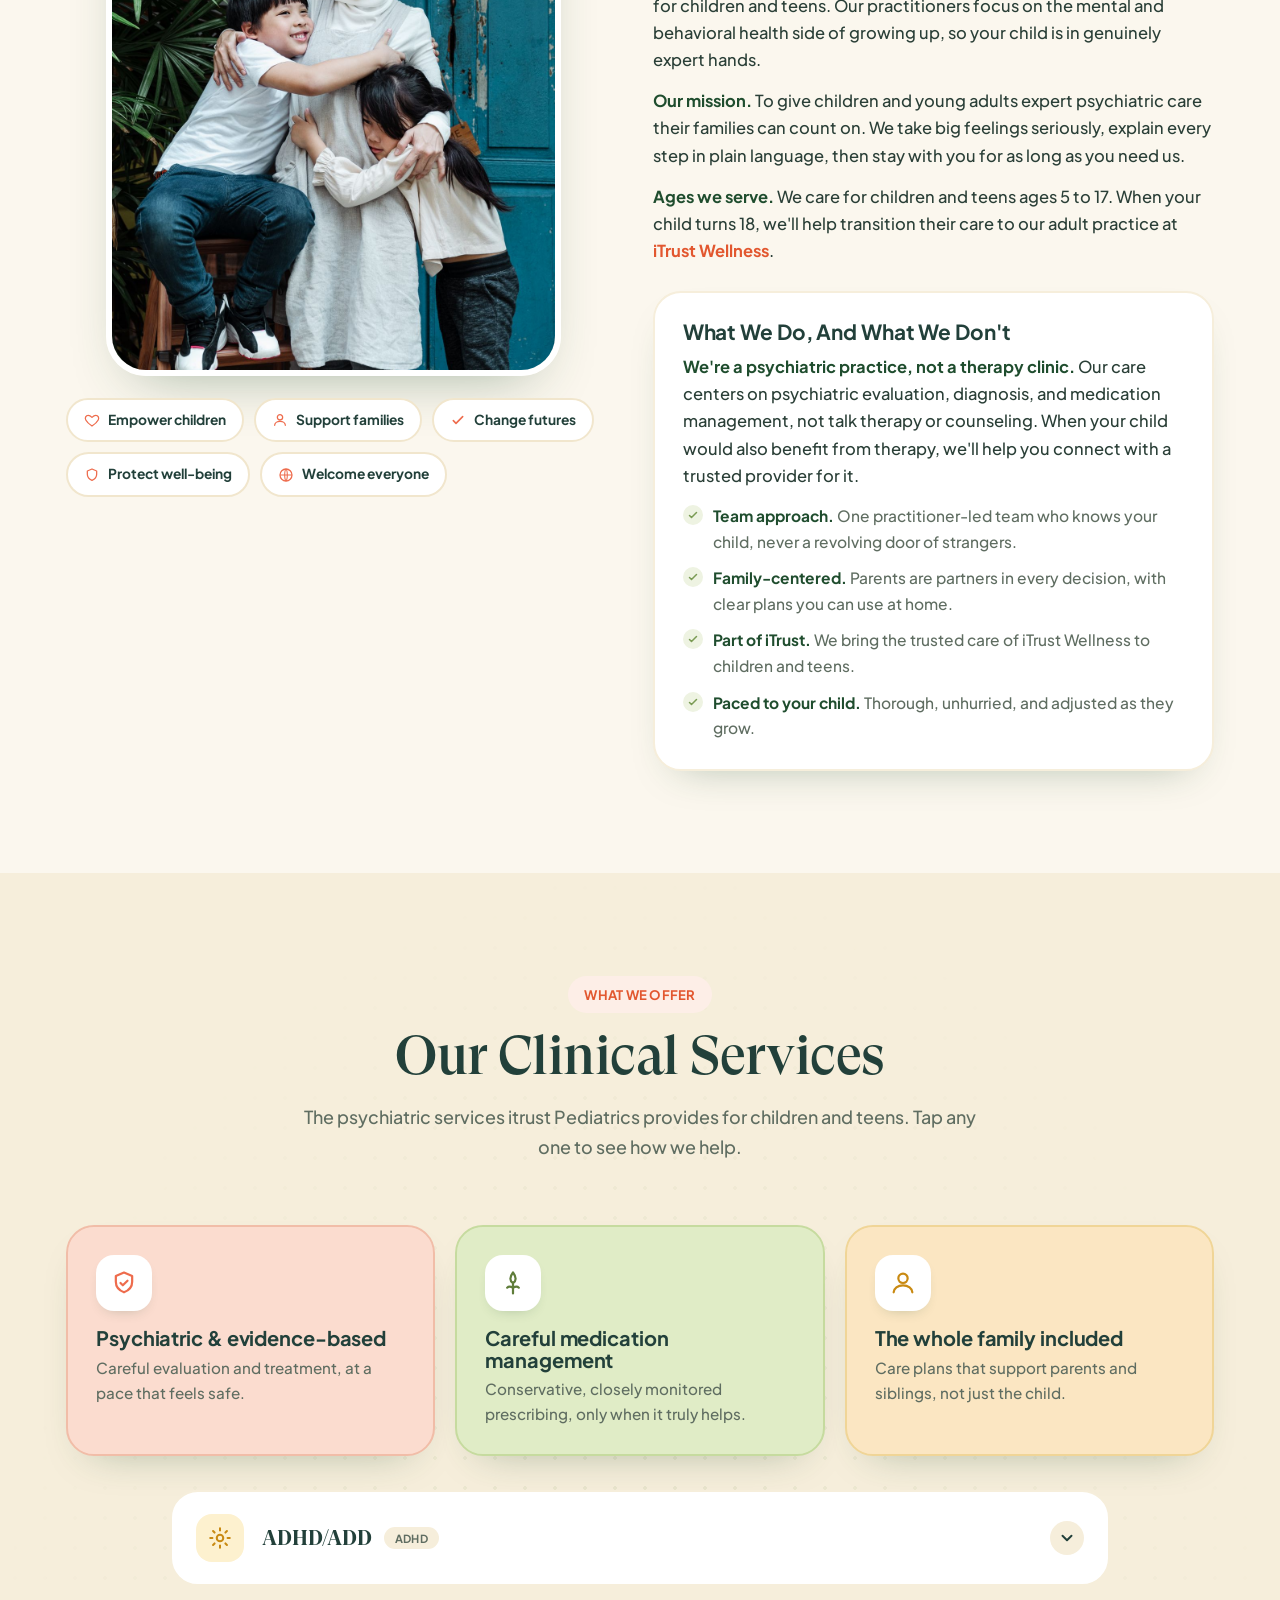
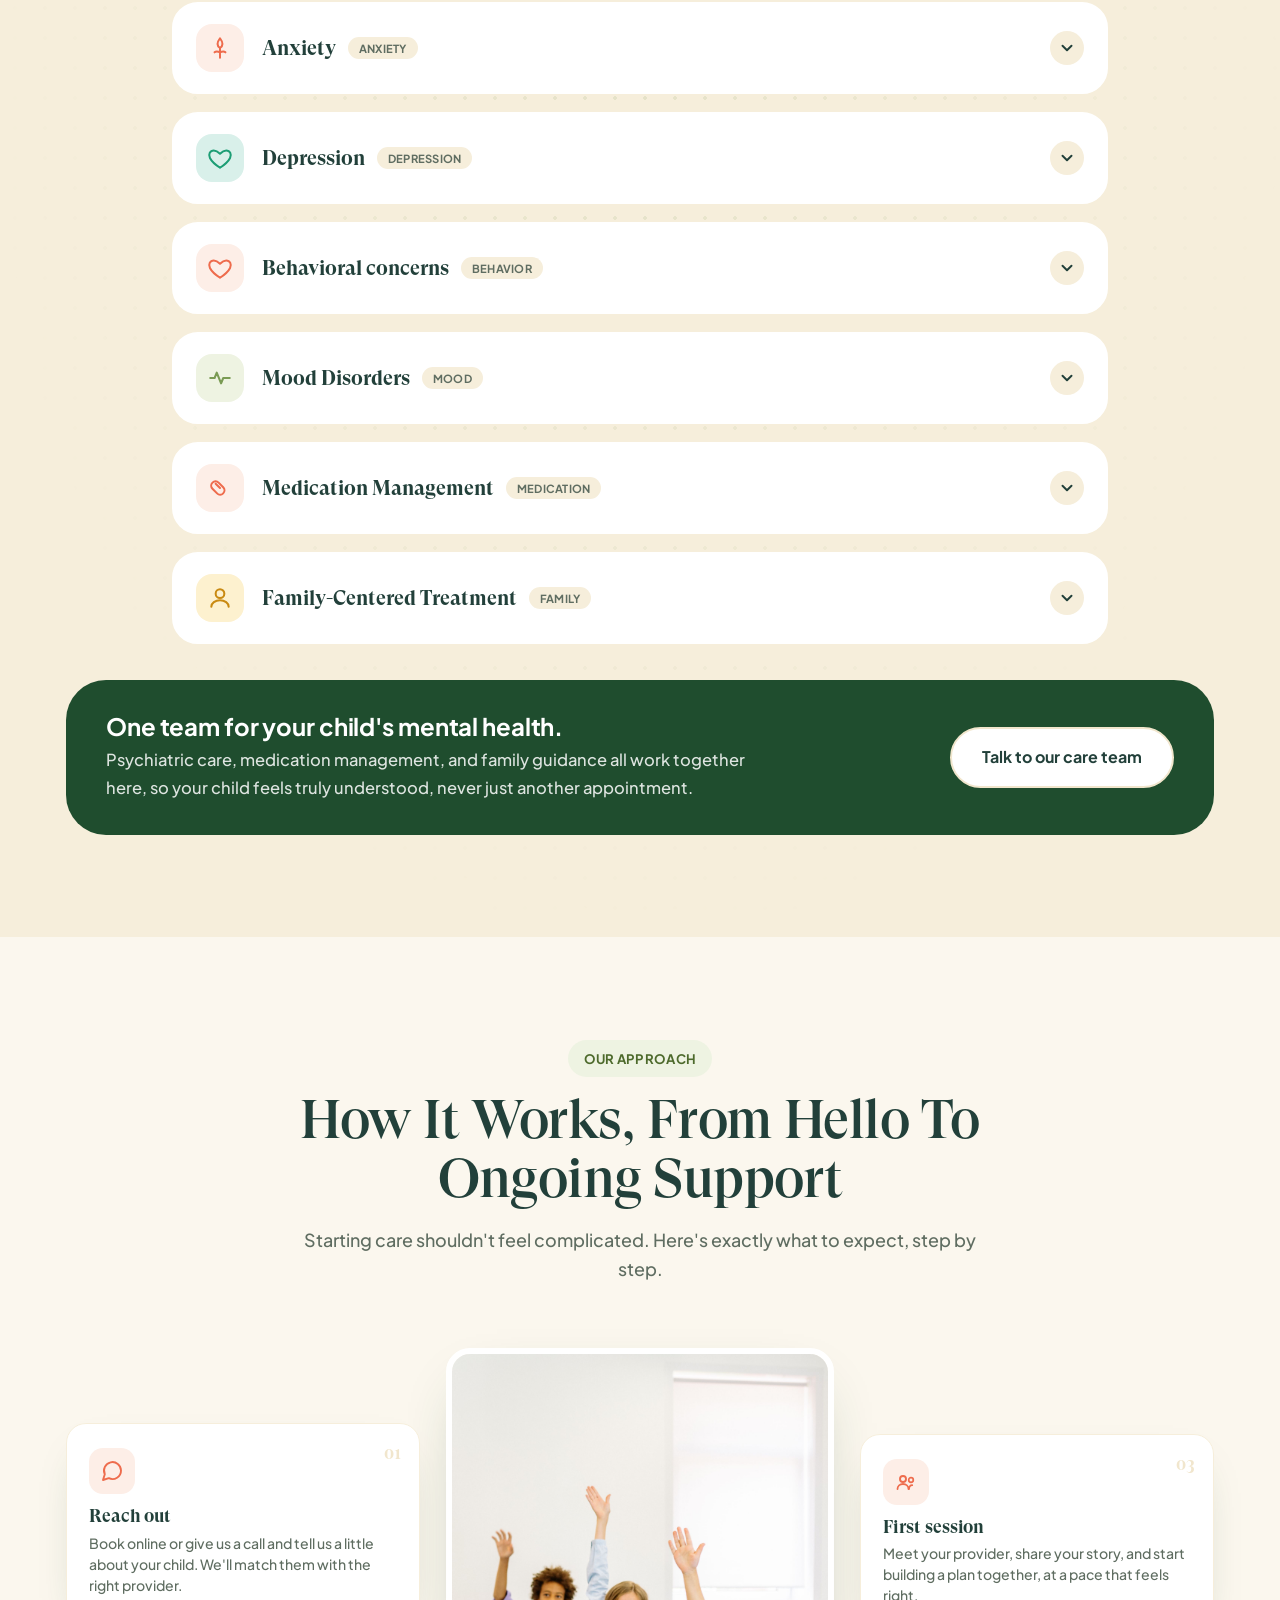
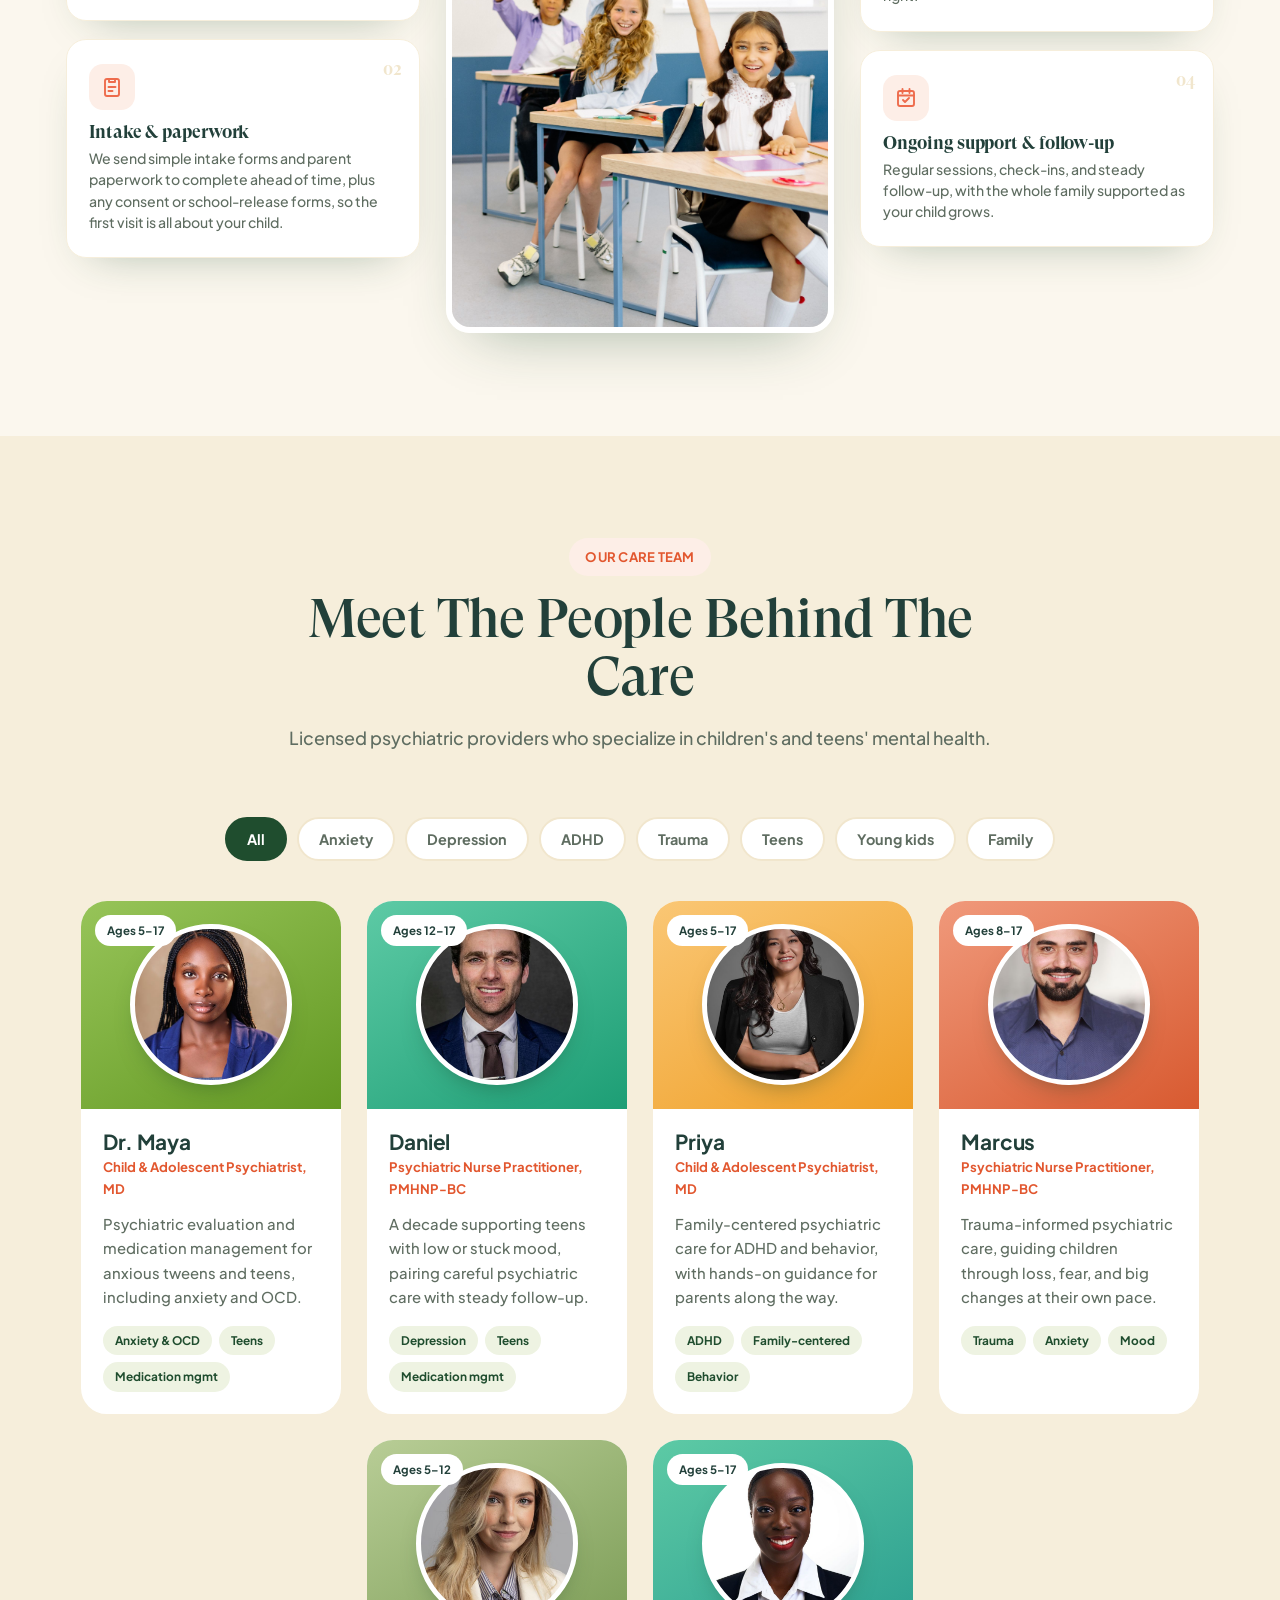
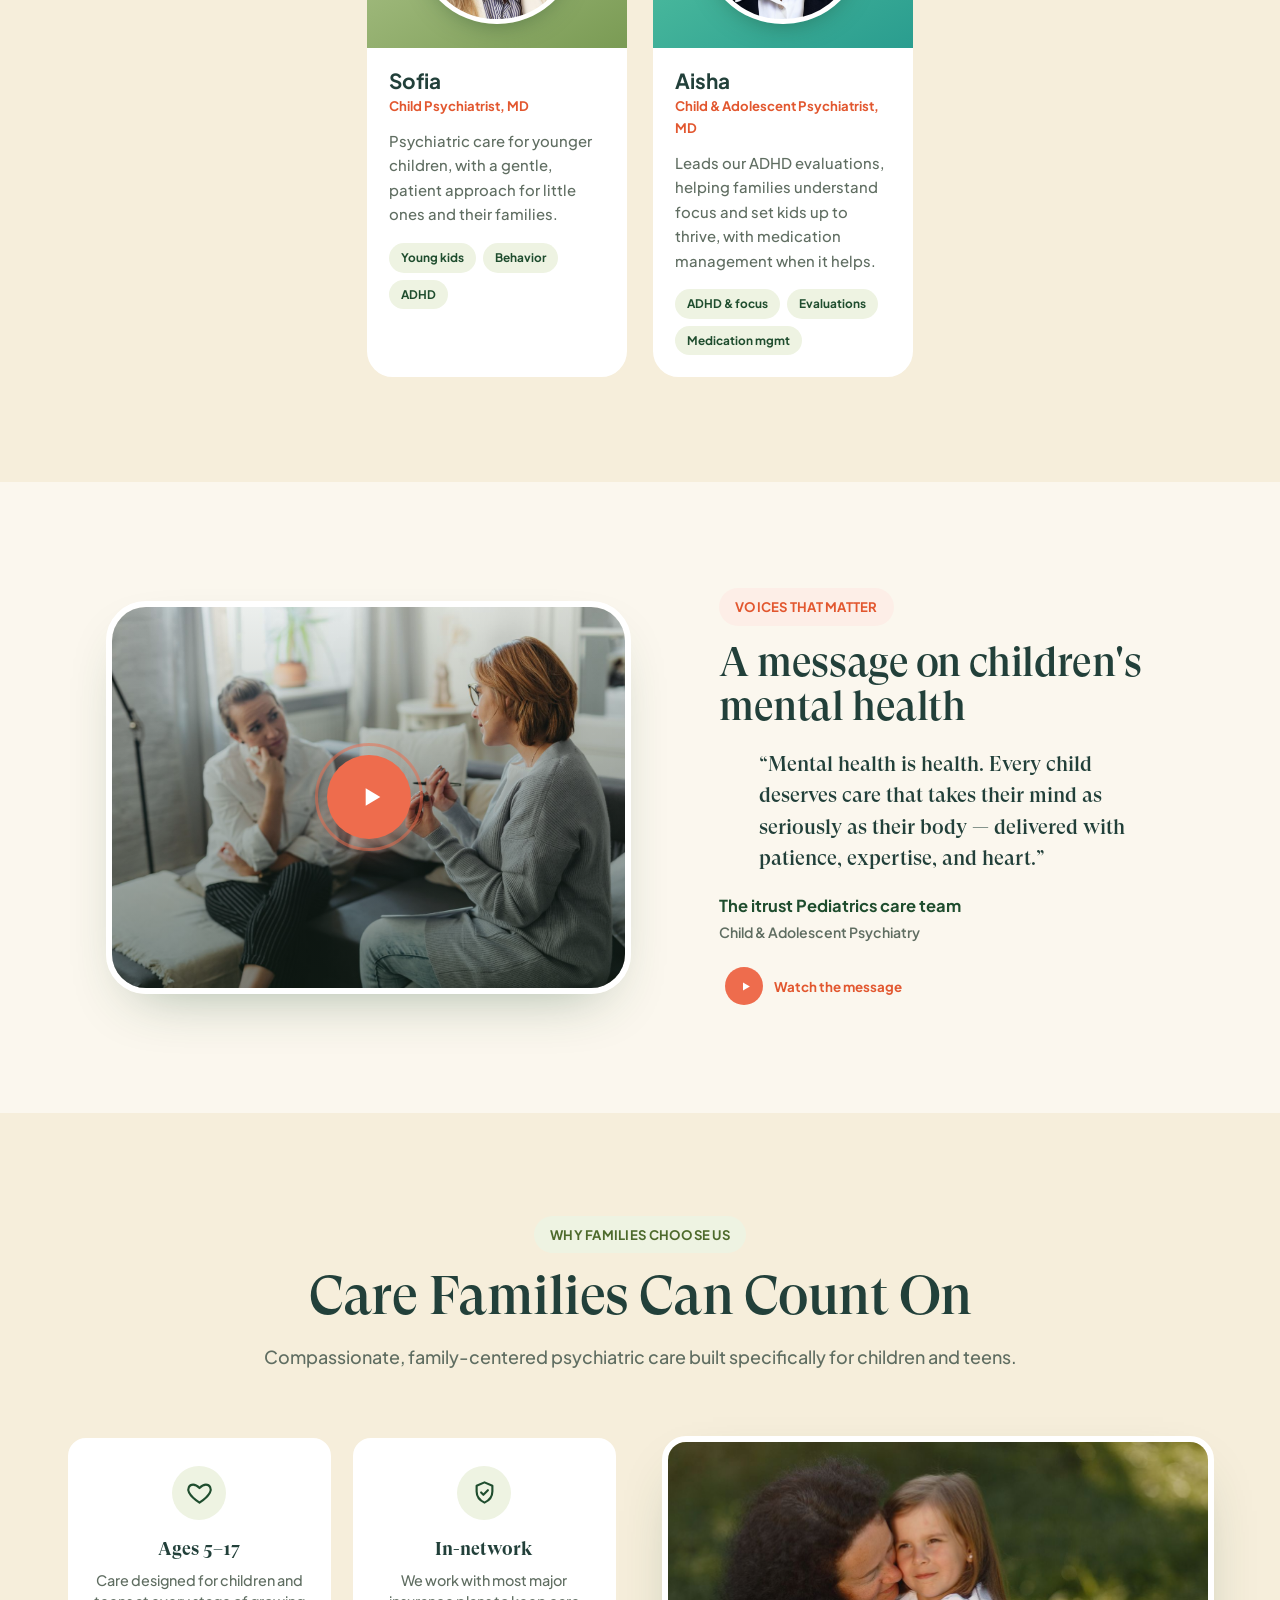
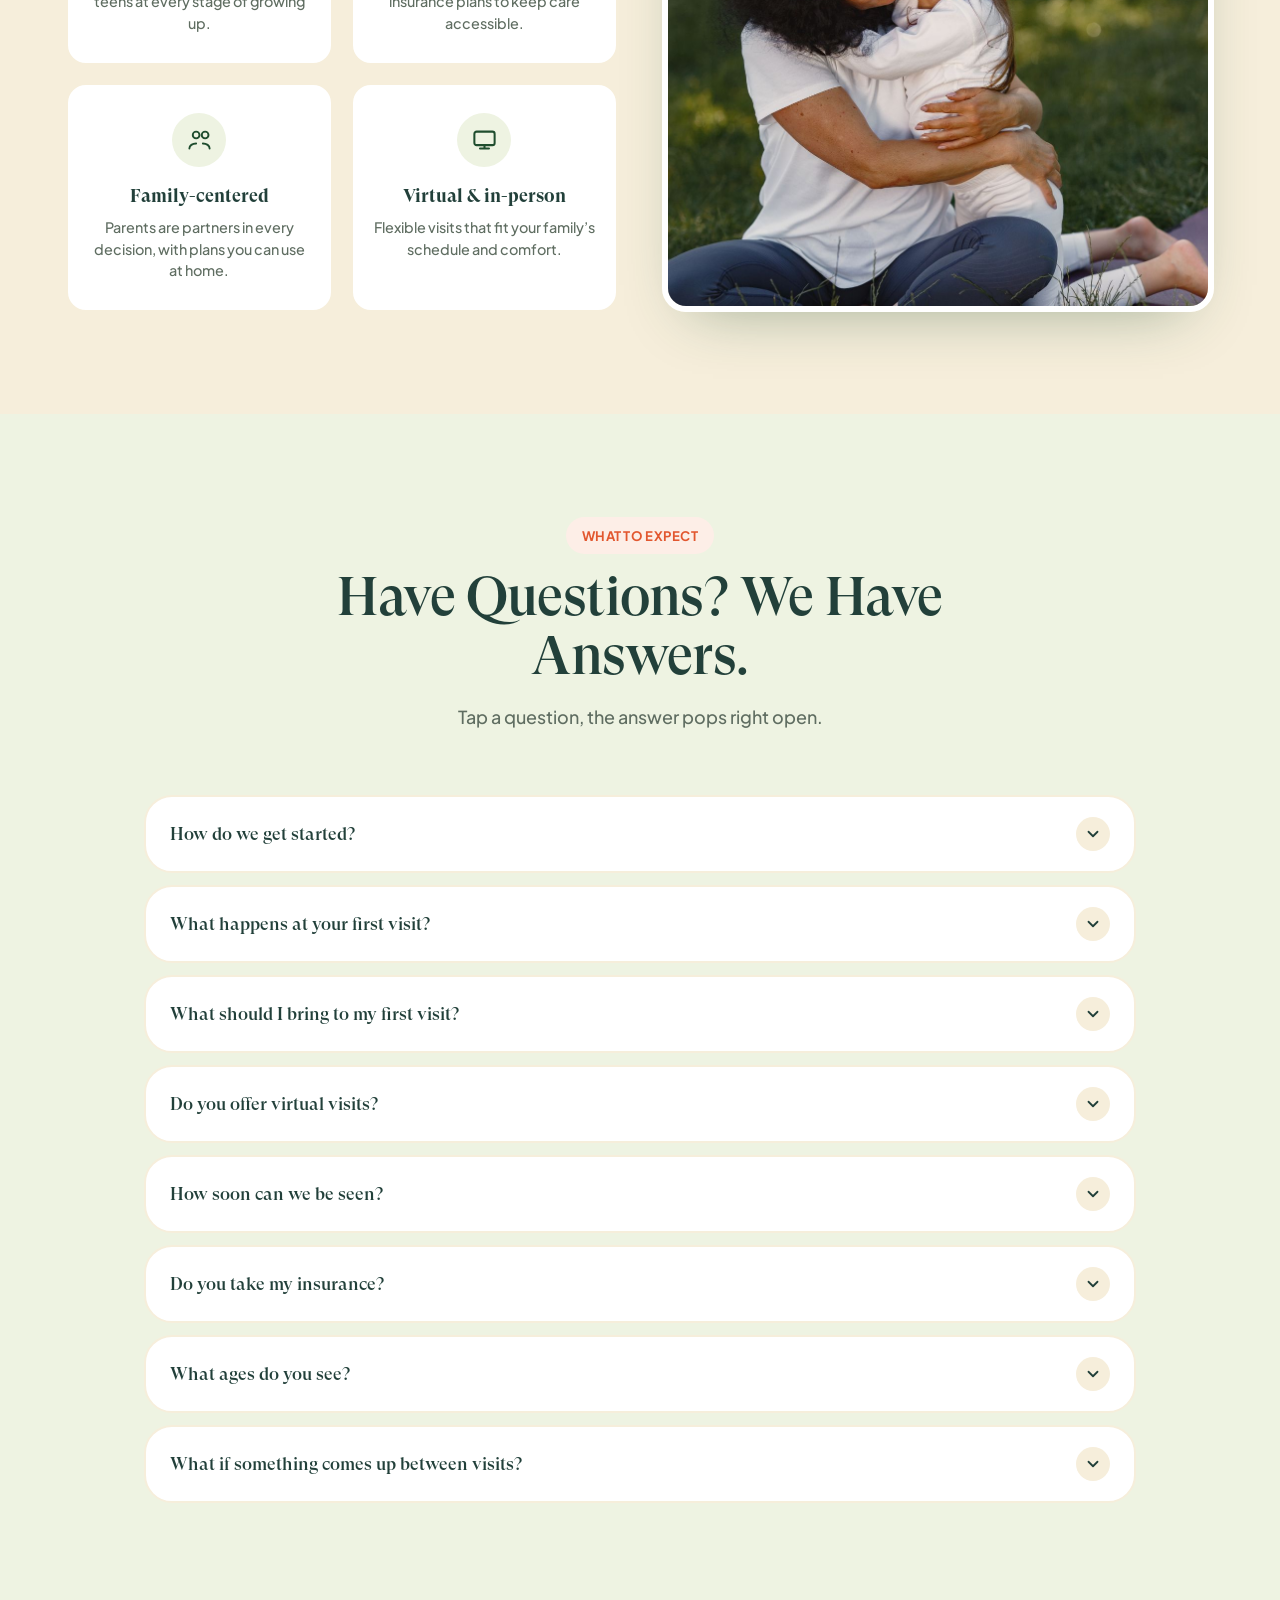
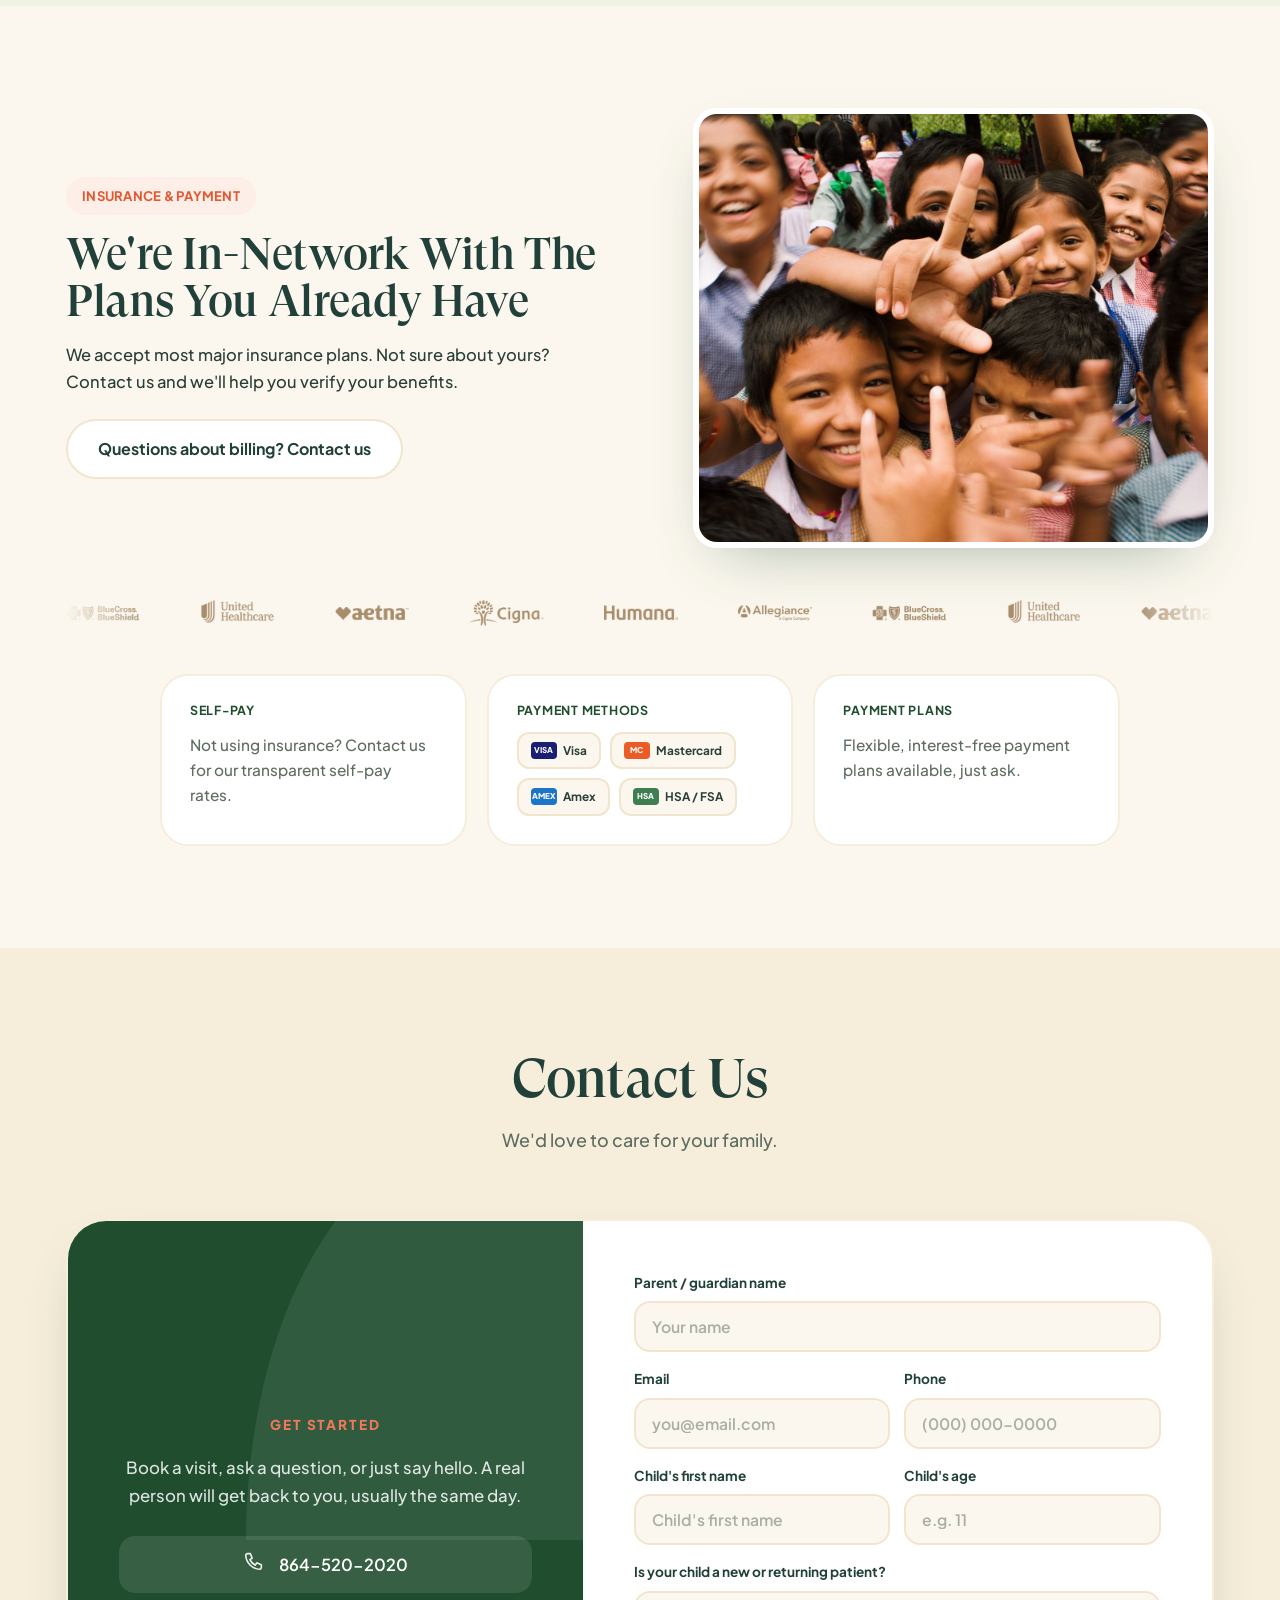
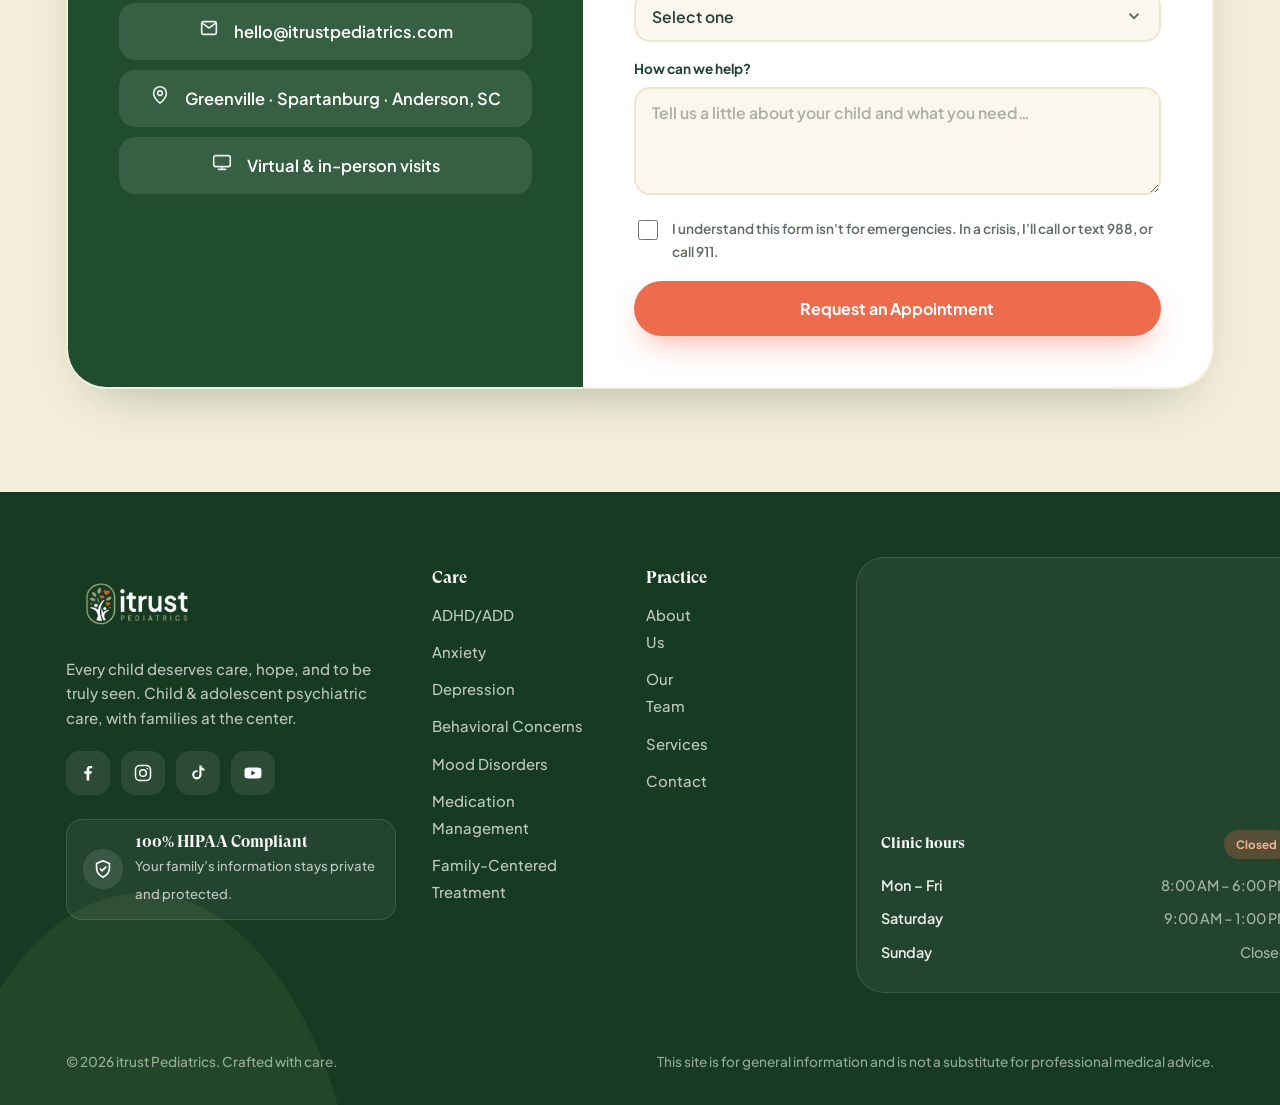
==== commit 704ded63: "Hero reassure: group each dot with its phrase; gap 30px, dot 5px (v=40) Co-Authored-By: Claude Opus " ====
--- a/index.html
+++ b/index.html
@@ -8,7 +8,7 @@
   <link rel="preconnect" href="https://fonts.googleapis.com" />
   <link rel="preconnect" href="https://fonts.gstatic.com" crossorigin />
   <link href="https://fonts.googleapis.com/css2?family=Plus+Jakarta+Sans:ital,wght@0,400;0,500;0,600;0,700;0,800;1,400;1,500&display=swap" rel="stylesheet" />
-  <link rel="stylesheet" href="styles.css?v=39" />
+  <link rel="stylesheet" href="styles.css?v=40" />
   <link rel="icon" href="assets/itrust-pediatrics-logo.jpg" />
   <meta name="theme-color" content="#fbf7ee" />
 </head>
@@ -64,7 +64,7 @@
         <a href="contact.html" class="btn btn-primary">Book an Appointment</a>
         <a href="services.html" class="btn btn-ghost">Explore Our Care</a>
       </div>
-      <div class="hero-reassure"><span class="hr-sep">•</span> Child &amp; adolescent psychiatric care <span class="hr-sep">•</span> Virtual &amp; in-person visits</div>
+      <div class="hero-reassure"><span class="hr-item"><span class="hr-sep">•</span>Child &amp; adolescent psychiatric care</span><span class="hr-item"><span class="hr-sep">•</span>Virtual &amp; in-person visits</span></div>
     </div>
   </section>
 
@@ -397,6 +397,6 @@
     </div>
   </footer>
 
-  <script src="script.js?v=39"></script>
+  <script src="script.js?v=40"></script>
 </body>
 </html>
--- a/styles.css
+++ b/styles.css
@@ -154,10 +154,11 @@
 .hero h1{font-size:calc(clamp(2.7rem,6vw,4.8rem) * 0.85);line-height:1.02}
 .hero .lead{margin:24px 0 32px;font-size:calc(1.2rem * 0.95);color:var(--ink-soft);max-width:32rem}
 .hero-actions{display:flex;gap:14px;flex-wrap:wrap}
-.hero-reassure{display:flex;align-items:center;gap:10px;flex-wrap:nowrap;white-space:nowrap;margin-top:28px;font-size:.85rem;
+.hero-reassure{display:flex;align-items:center;gap:30px;flex-wrap:nowrap;white-space:nowrap;margin-top:28px;font-size:.85rem;
   font-weight:700;color:var(--green-ink)}
 .hero-reassure .rdot{display:none}
-.hr-sep{color:var(--green-ink)}
+.hr-item{display:inline-flex;align-items:center}
+.hr-sep{color:var(--green-ink);margin-right:5px}
 .hero-visual{position:relative}
 .hero-photo{position:relative;border-radius:var(--r-lg);overflow:hidden;box-shadow:var(--shadow-soft);
   border:6px solid #fff;aspect-ratio:4/4.4}
@@ -182,7 +183,7 @@
 .hero-cover h1{font-family:var(--head);font-weight:500;color:var(--green-ink);line-height:1.05;letter-spacing:-.01em;font-size:clamp(2.1rem,4vw,3.4rem);margin:0}
 .hero-cover .lead{color:var(--ink-soft);font-size:1.12rem;line-height:1.6;max-width:44rem;margin-left:auto;margin-right:auto}
 .hero-cover .hero-actions{justify-content:center}
-.hero-cover .hero-reassure{justify-content:center;white-space:normal;margin-top:22px}
+.hero-cover .hero-reassure{justify-content:center;white-space:normal;flex-wrap:wrap;margin-top:22px}
 @media(max-width:700px){
   .hero-cover .hc-photo img{height:300px}
   .hero-cover .hc-card{margin-top:-64px;border-radius:24px}
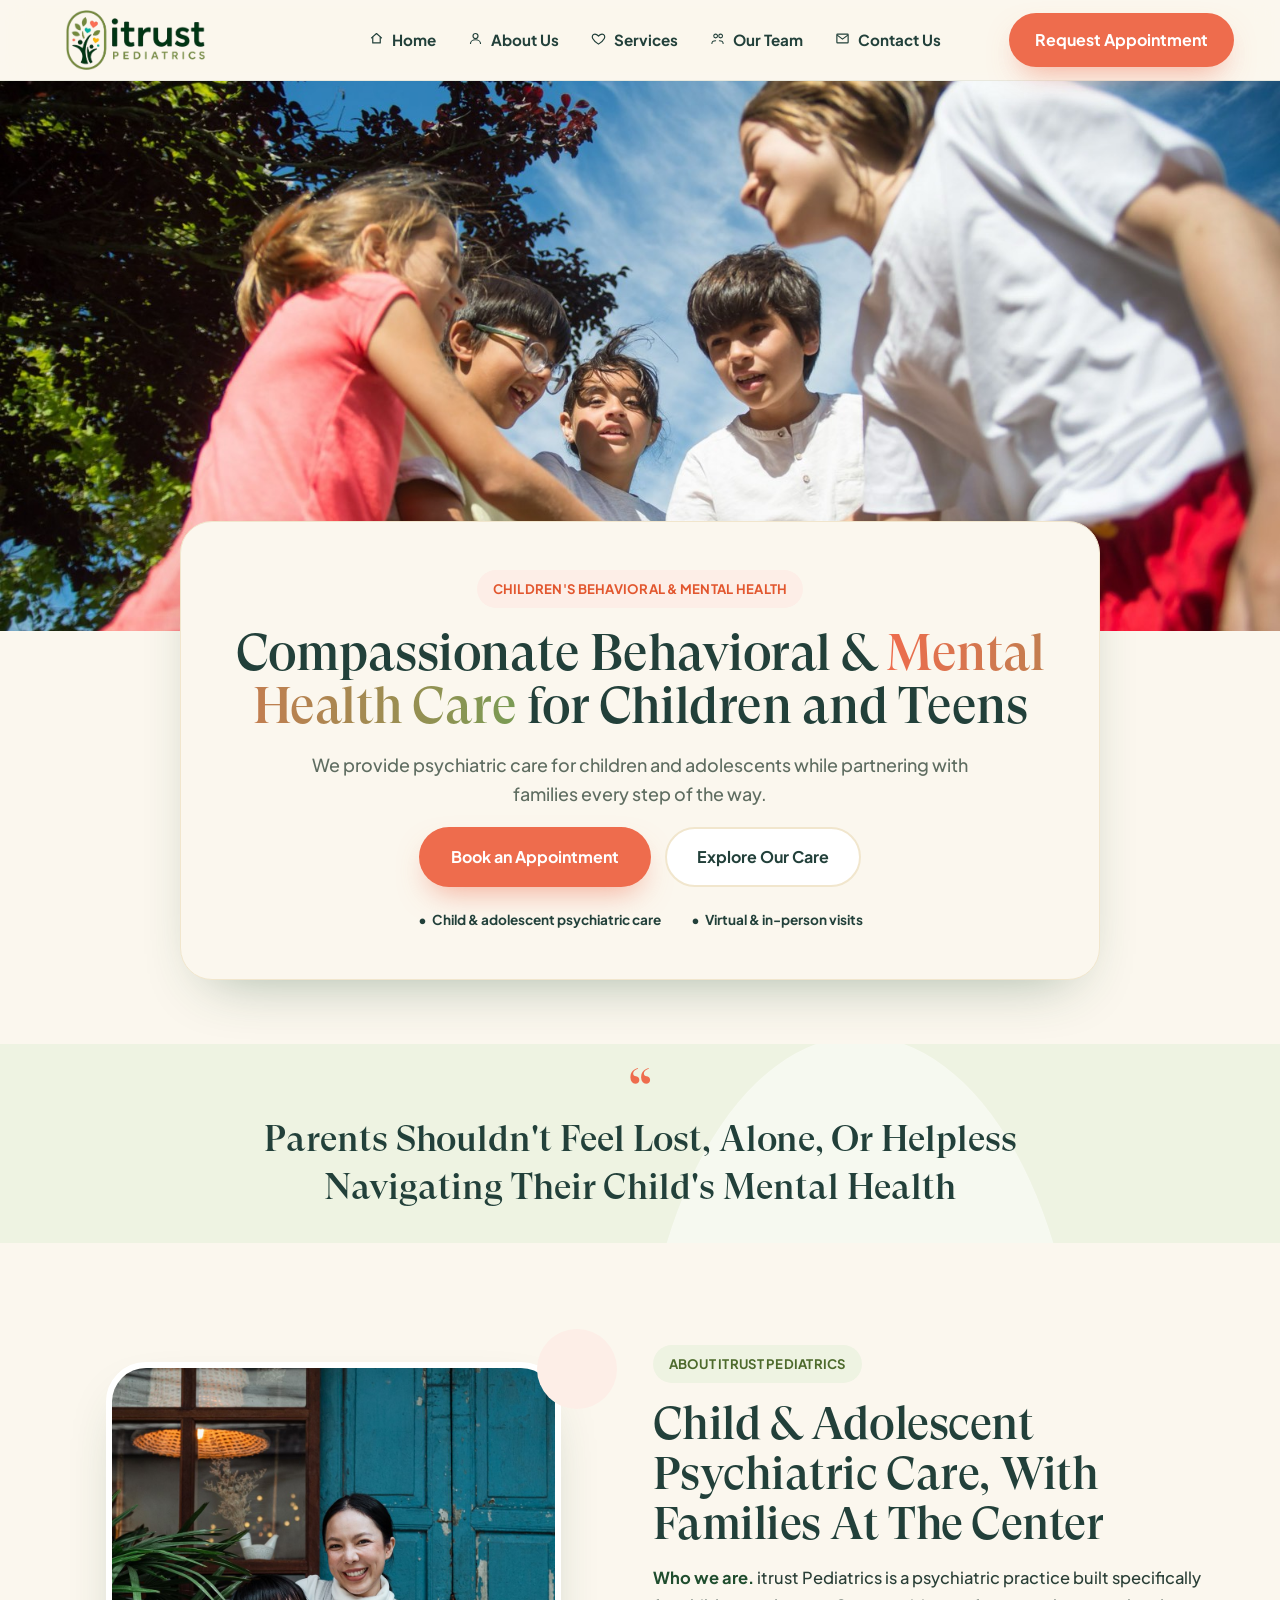
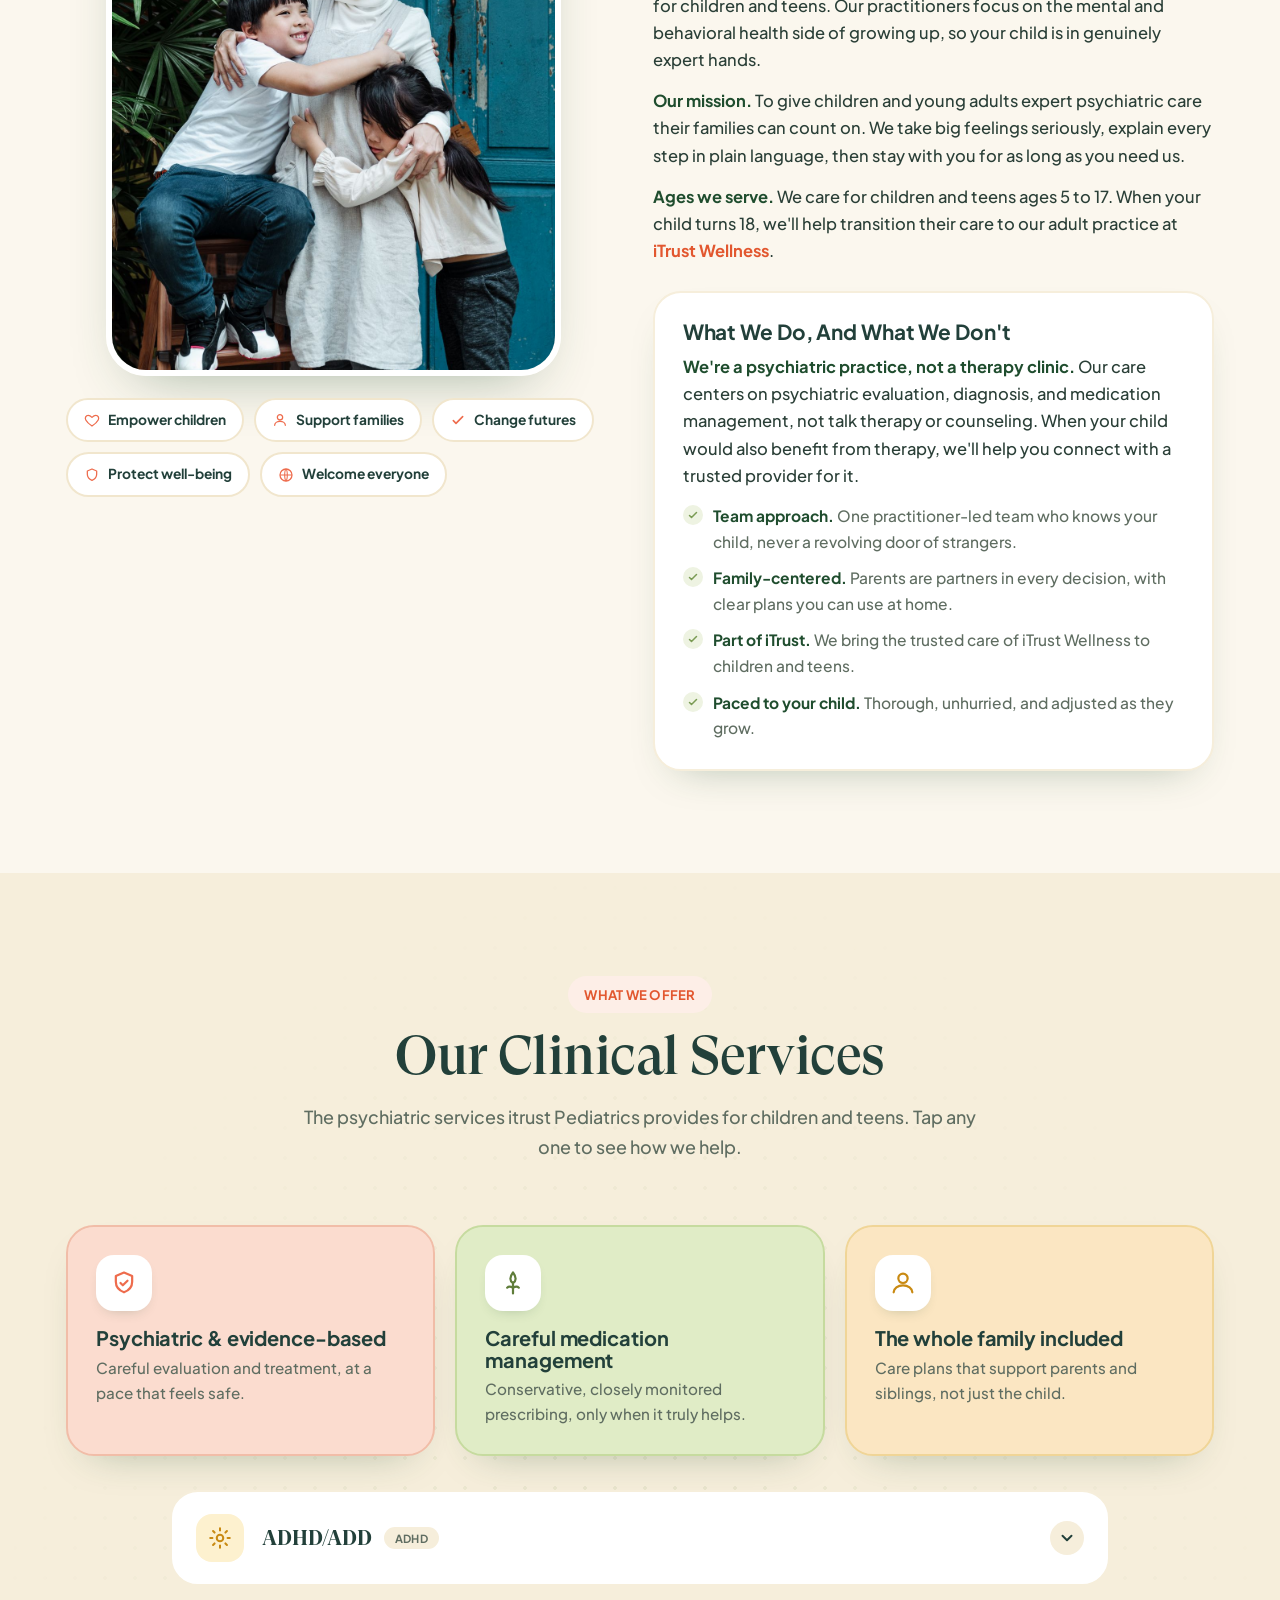
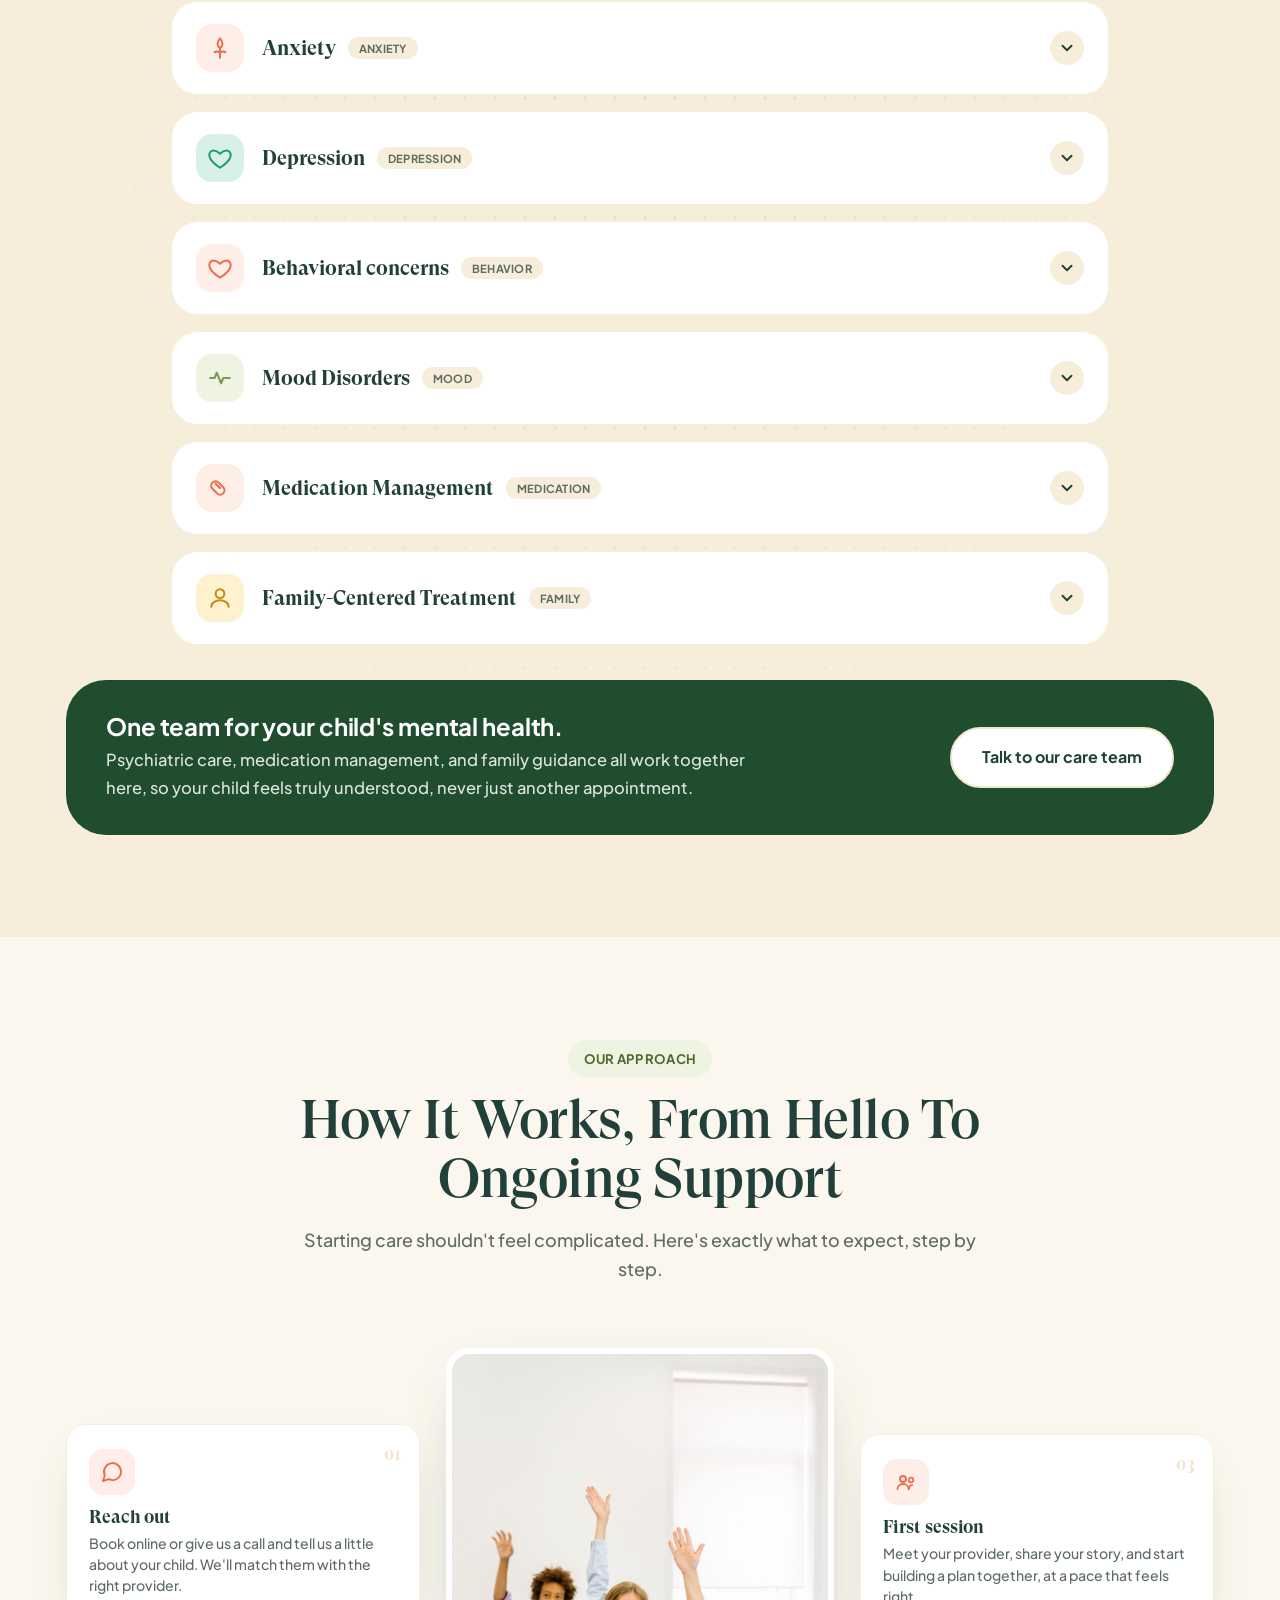
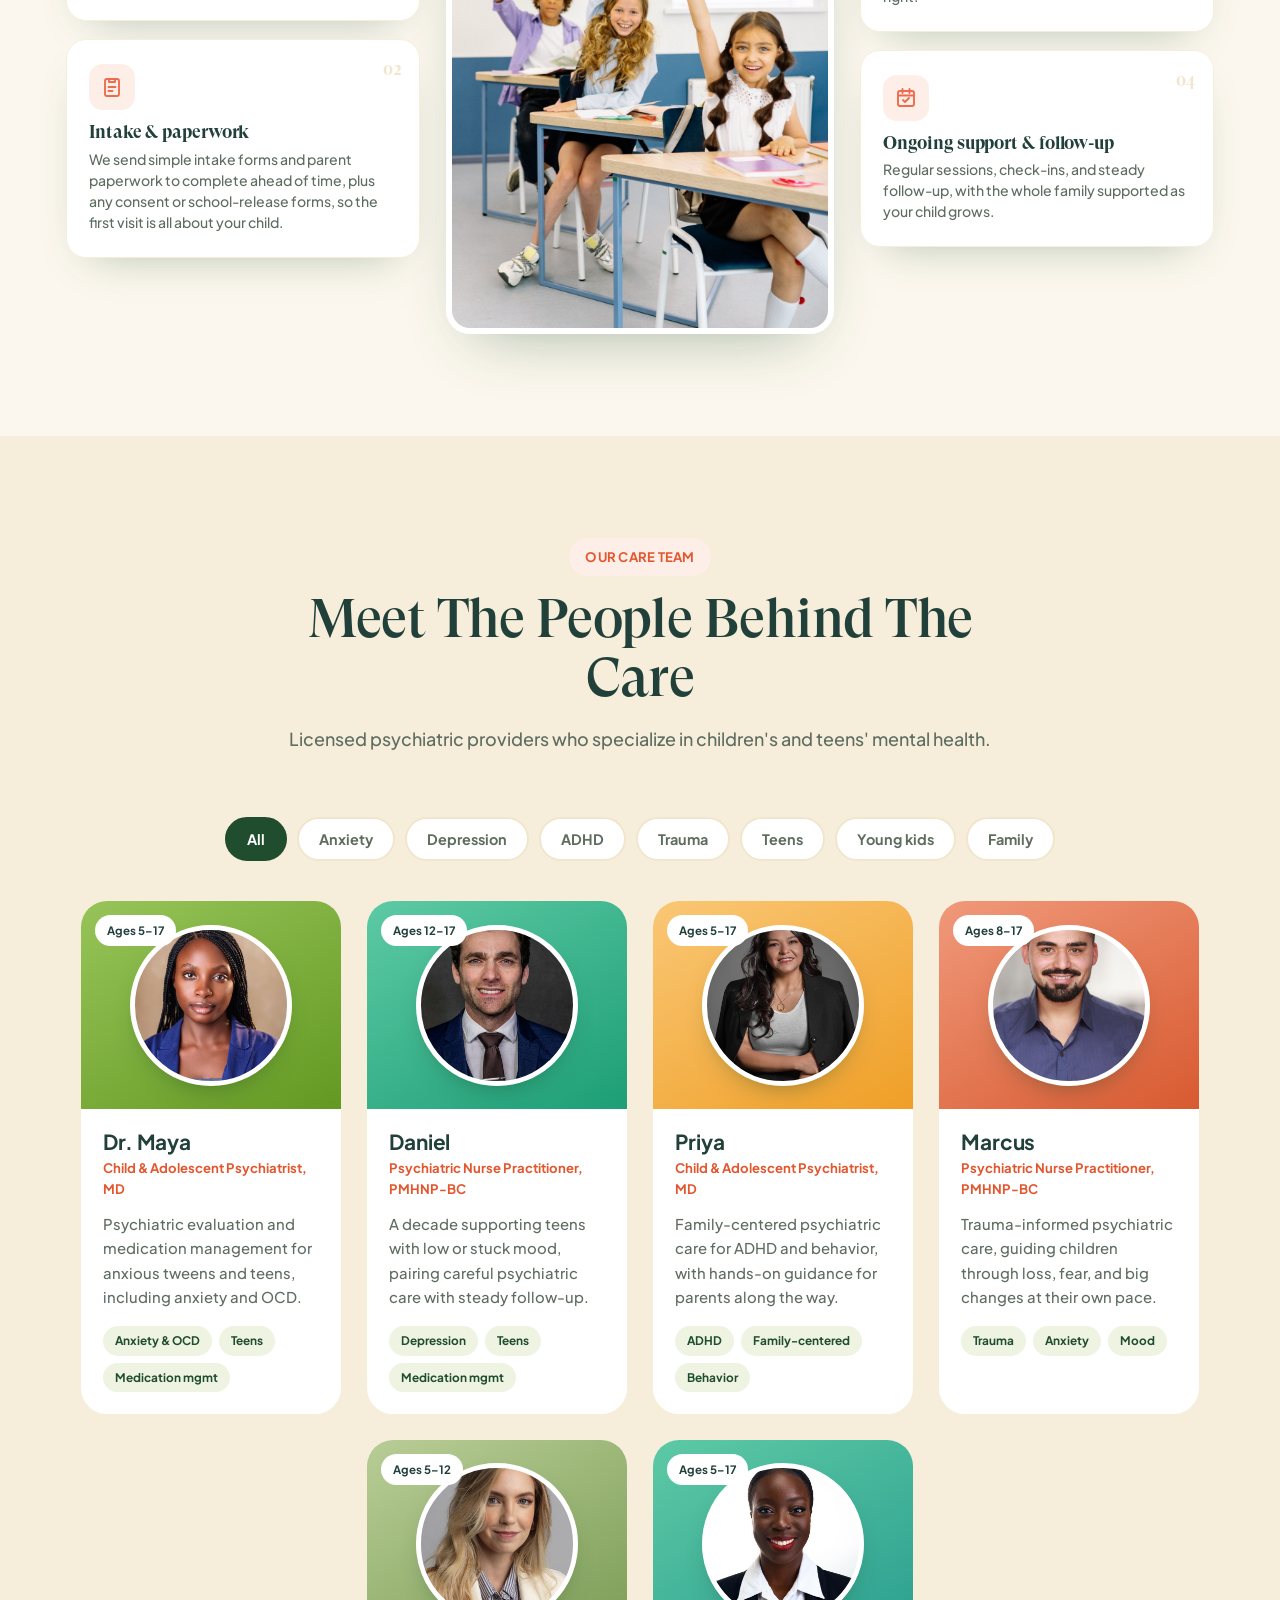
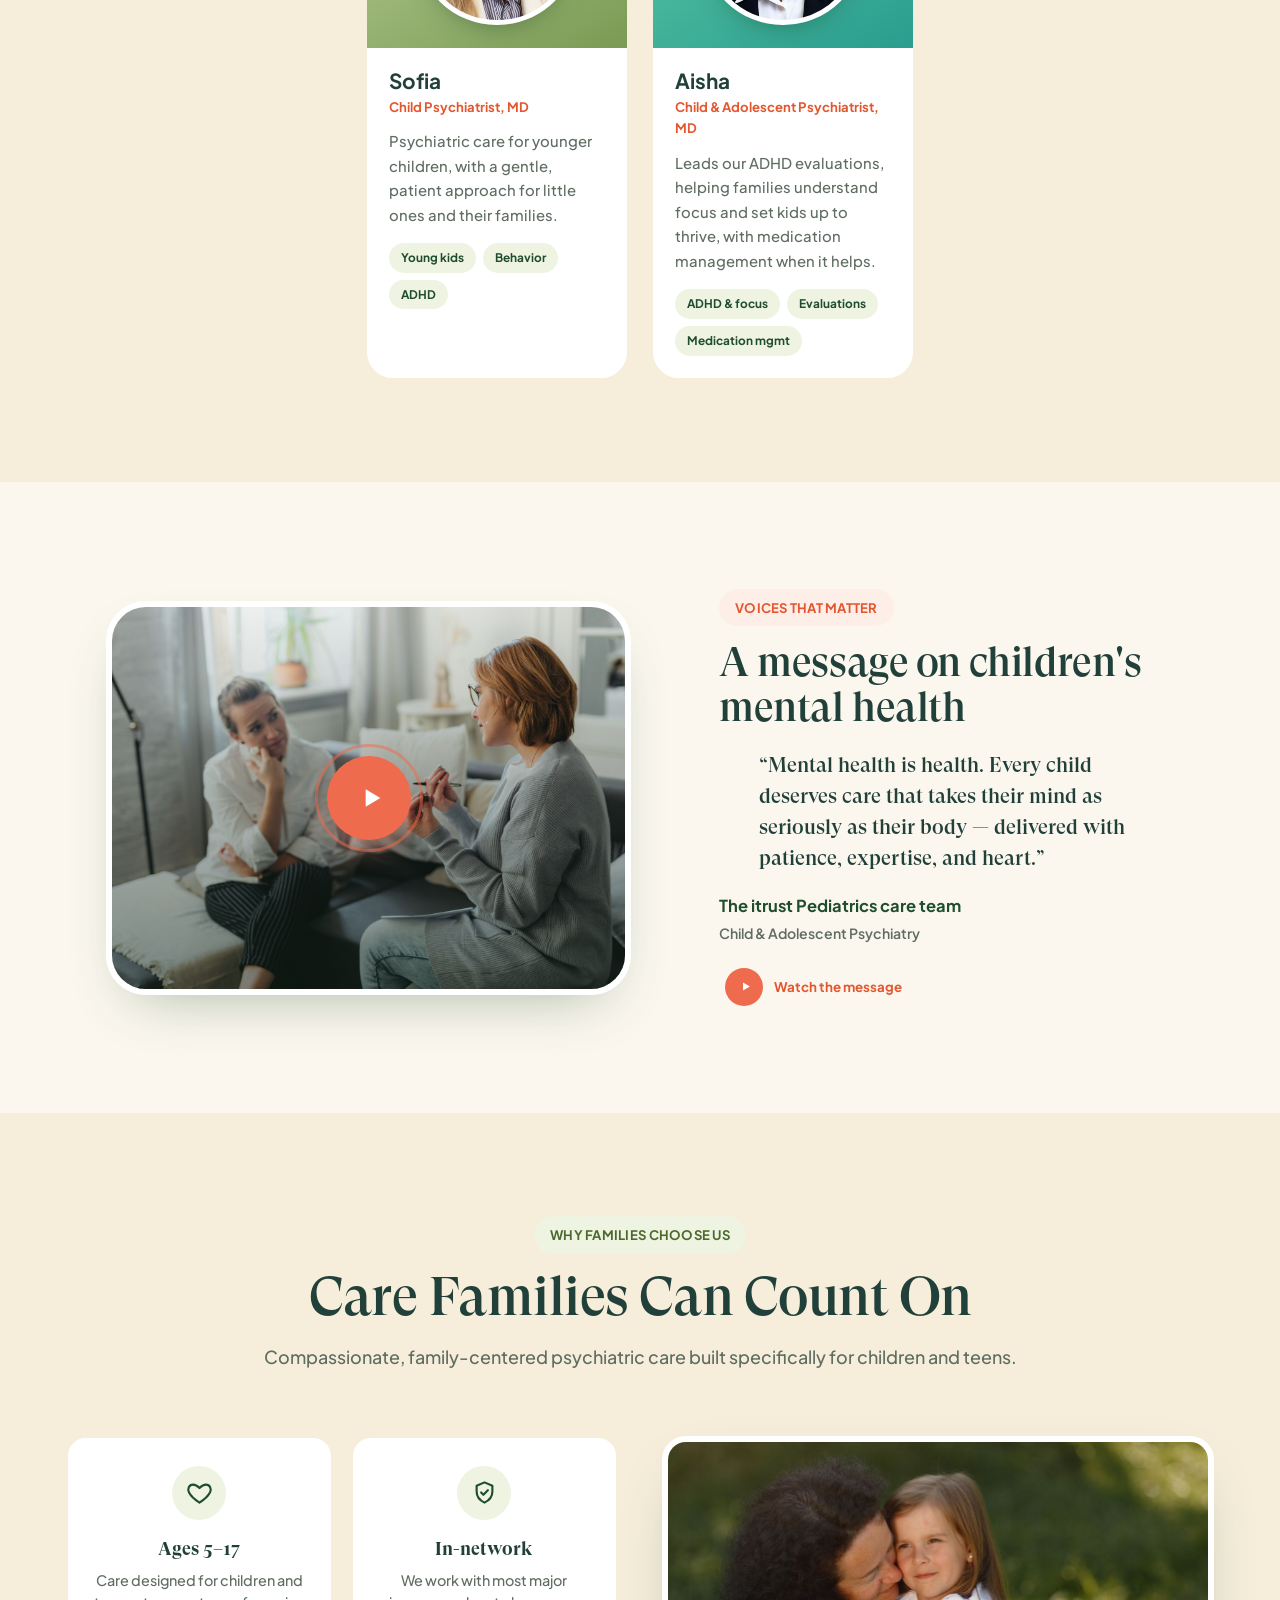
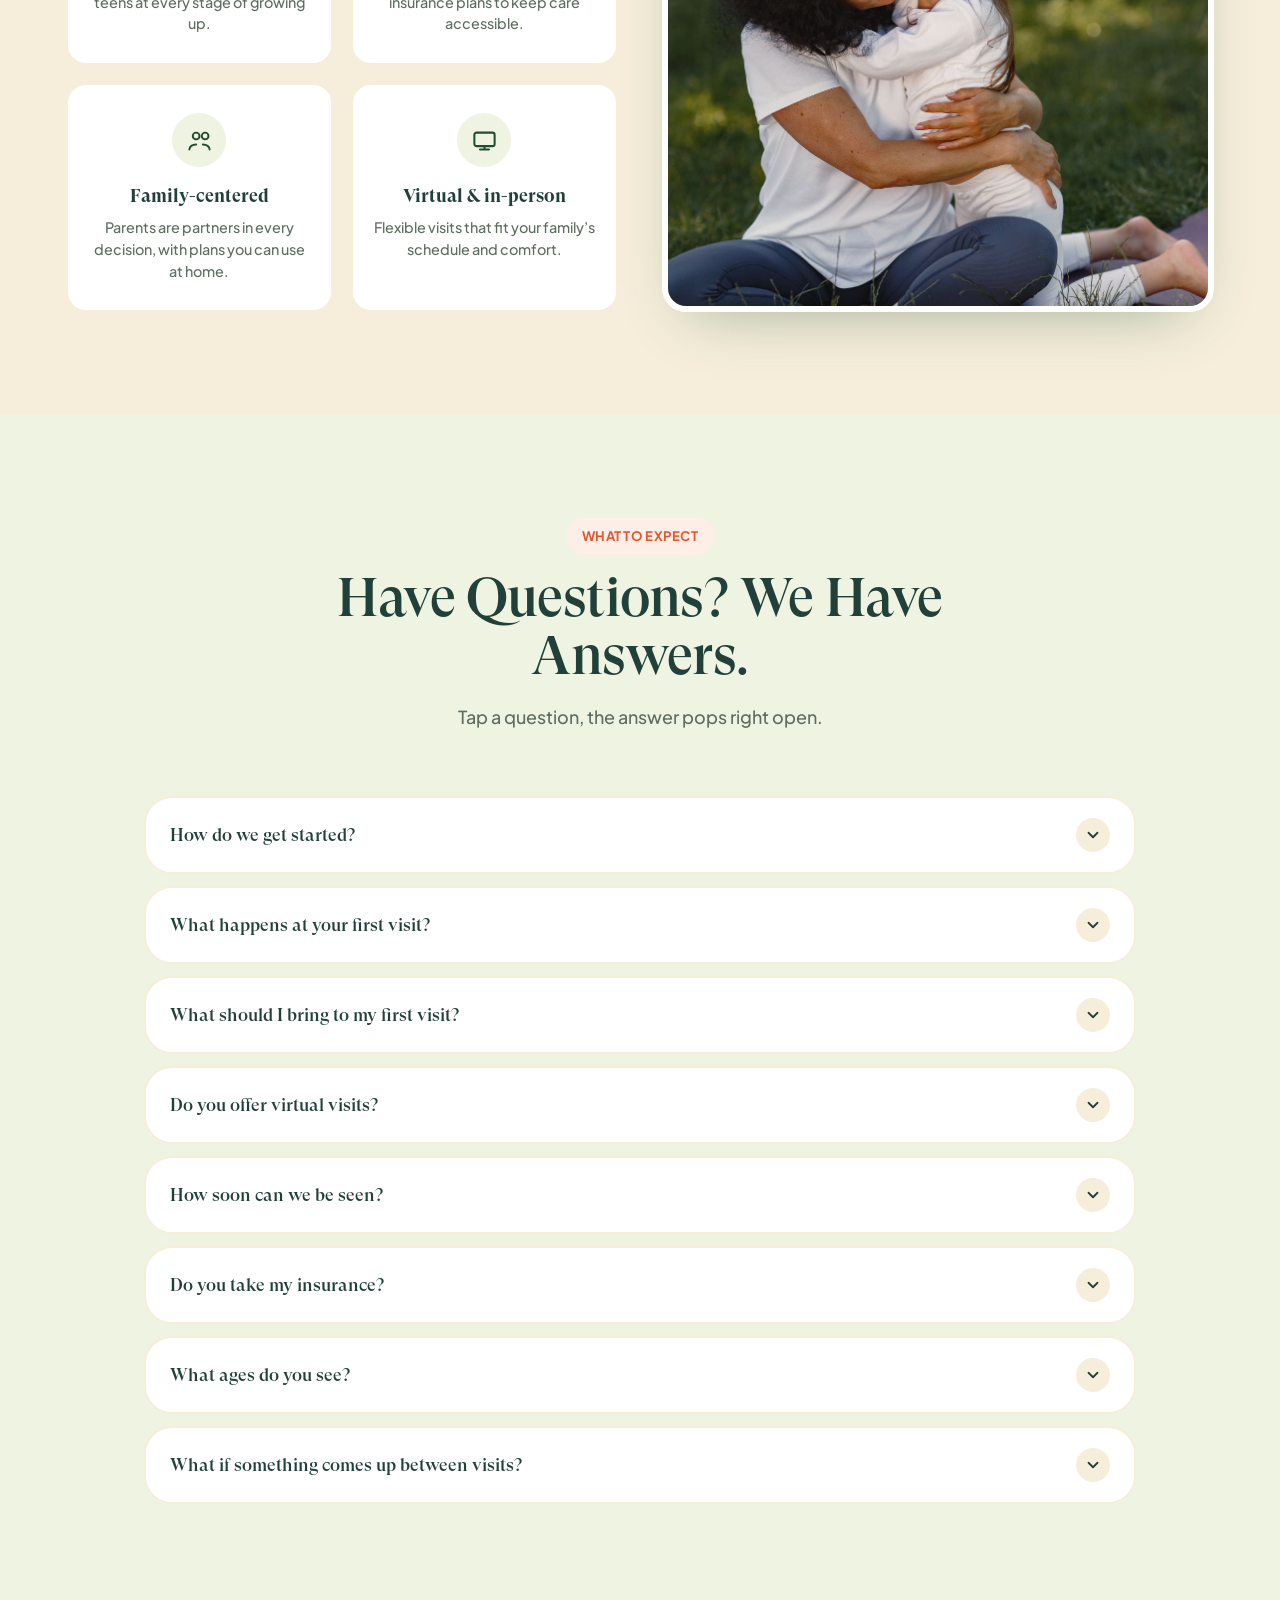
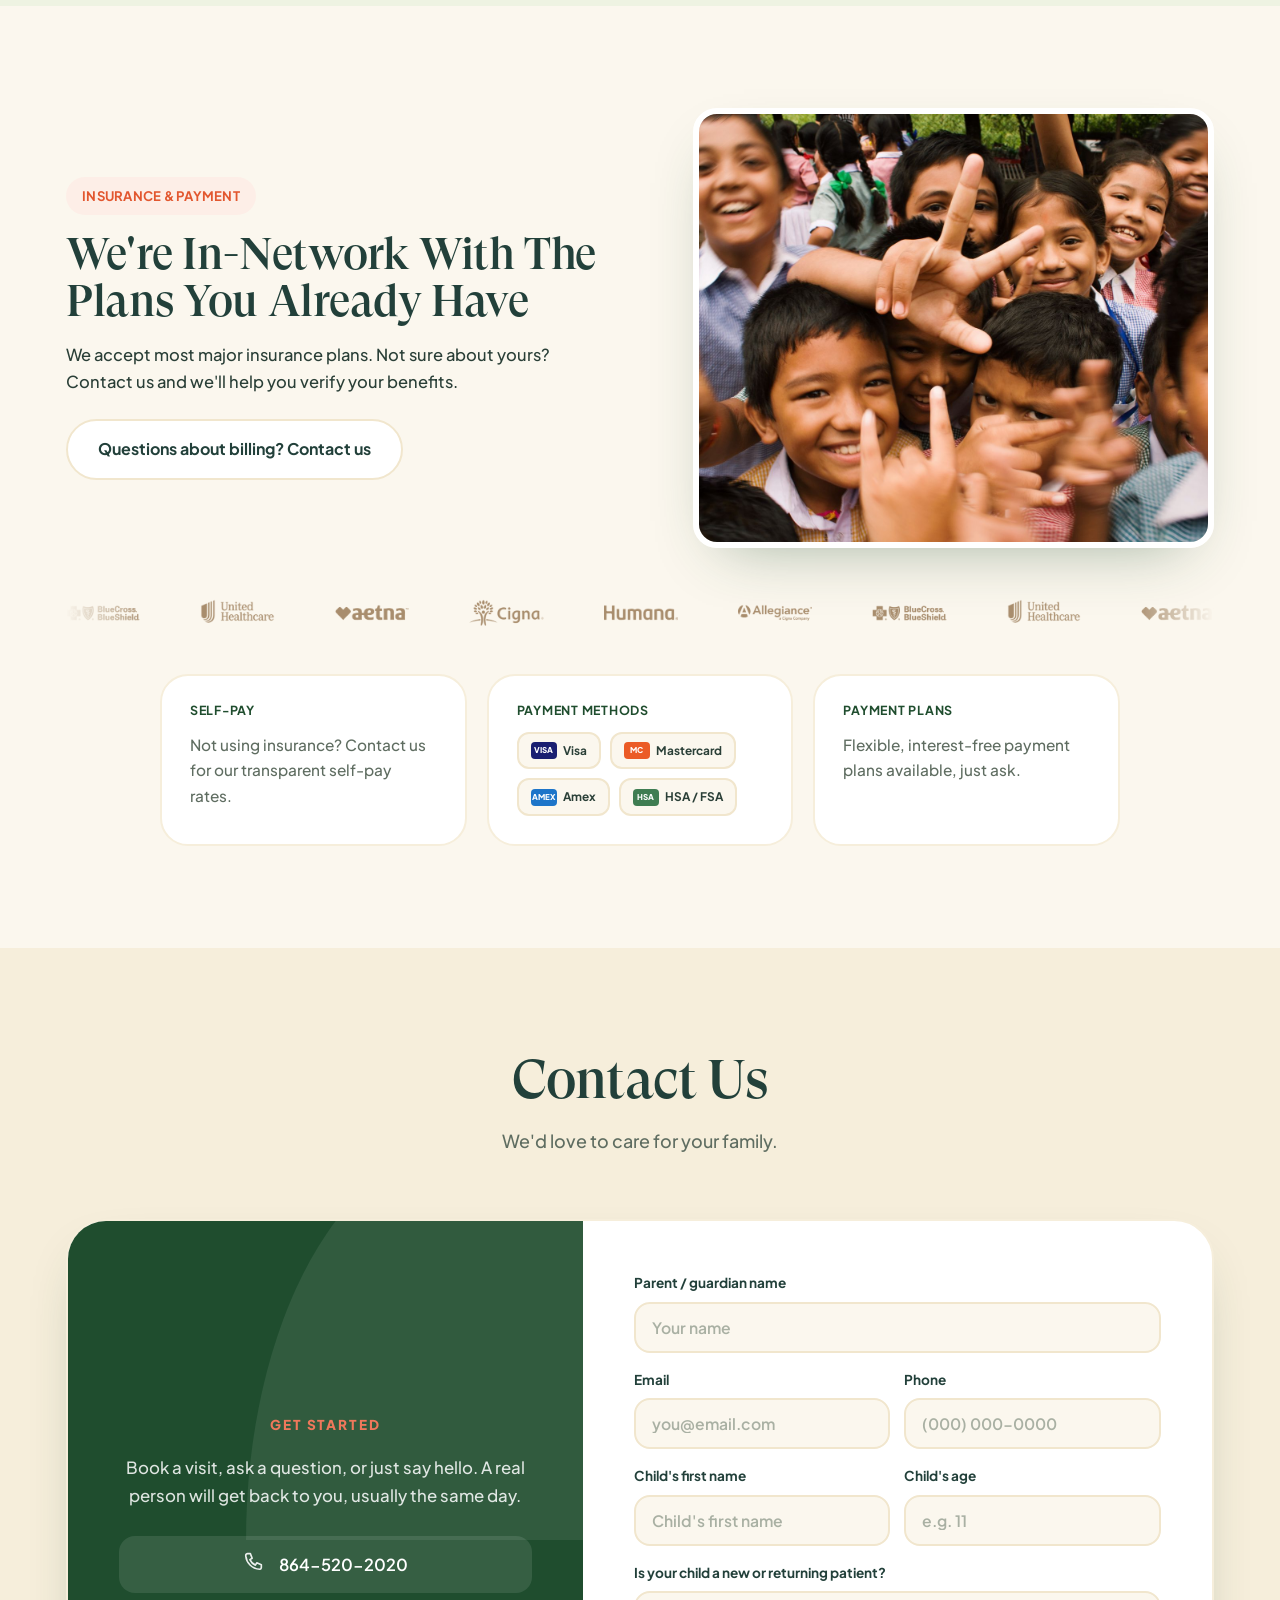
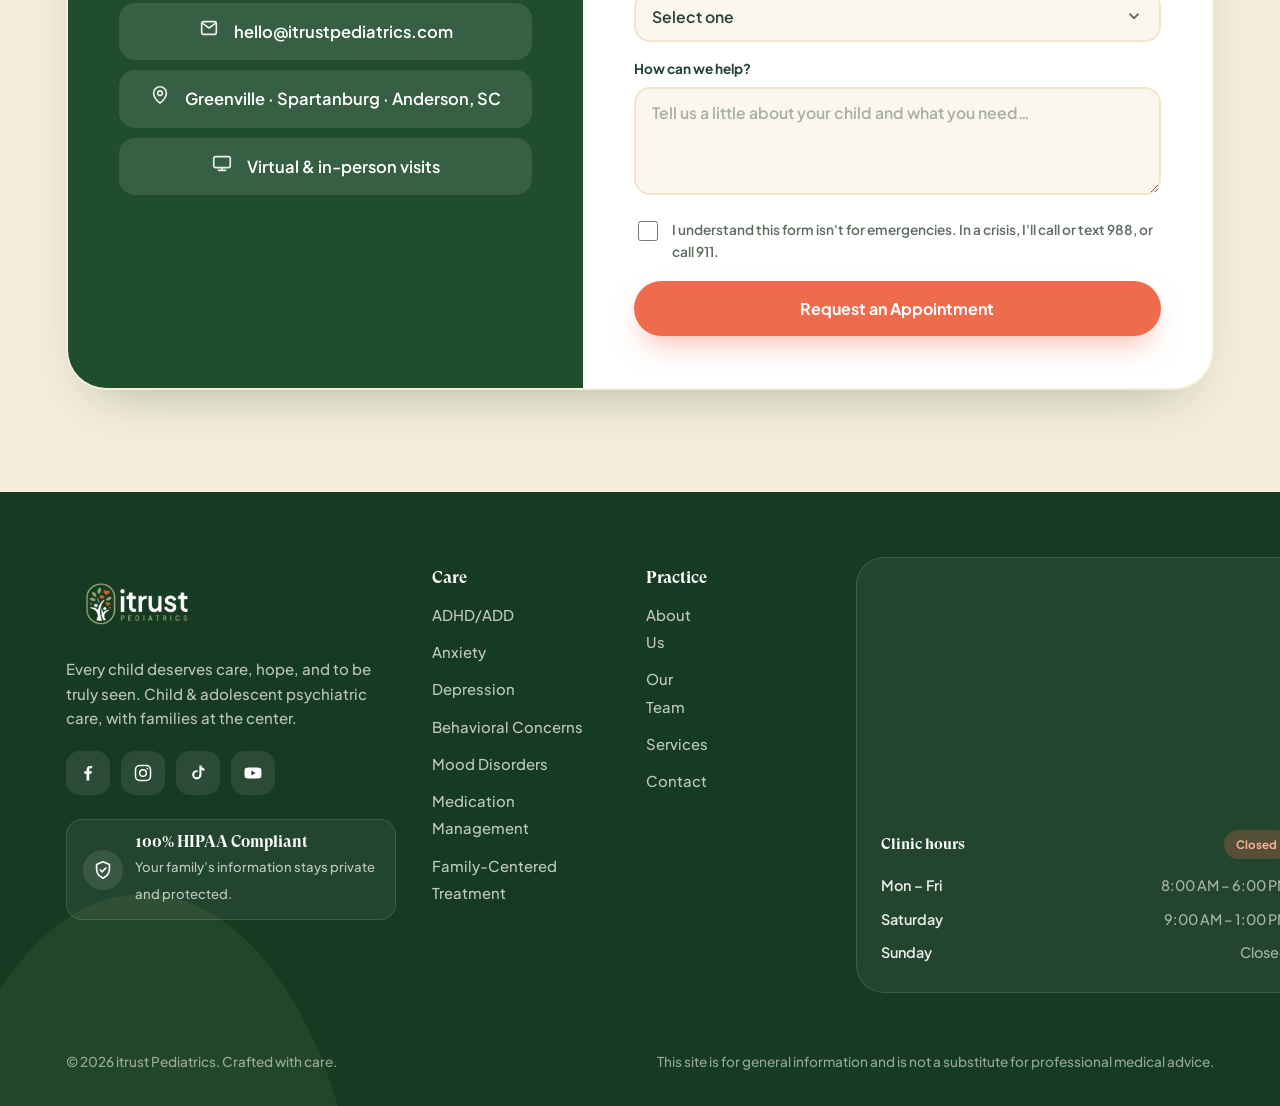
==== commit 37bc5ad4: "Site polish: SEO (OG/Twitter/canonical), robots+sitemap+404, favicon, a11y (skip link, aria-hidden d" ====
--- a/index.html
+++ b/index.html
@@ -8,11 +8,24 @@
   <link rel="preconnect" href="https://fonts.googleapis.com" />
   <link rel="preconnect" href="https://fonts.gstatic.com" crossorigin />
   <link href="https://fonts.googleapis.com/css2?family=Plus+Jakarta+Sans:ital,wght@0,400;0,500;0,600;0,700;0,800;1,400;1,500&display=swap" rel="stylesheet" />
-  <link rel="stylesheet" href="styles.css?v=40" />
+  <link rel="stylesheet" href="styles.css?v=41" />
   <link rel="icon" href="assets/itrust-pediatrics-logo.jpg" />
+  <link rel="apple-touch-icon" href="assets/itrust-pediatrics-logo.jpg" />
+  <link rel="canonical" href="https://palace1997.github.io/itrust-pediatrics-2.0/" />
+  <meta property="og:type" content="website" />
+  <meta property="og:site_name" content="itrust Pediatrics" />
+  <meta property="og:title" content="Child &amp; Adolescent Psychiatry for Ages 5&ndash;17 | itrust Pediatrics" />
+  <meta property="og:description" content="Compassionate child &amp; adolescent psychiatric care and medication management for ages 5&ndash;17 — anxiety, depression, ADHD, mood, and behavior." />
+  <meta property="og:url" content="https://palace1997.github.io/itrust-pediatrics-2.0/" />
+  <meta property="og:image" content="https://palace1997.github.io/itrust-pediatrics-2.0/assets/hero-light-1.jpg" />
+  <meta name="twitter:card" content="summary_large_image" />
+  <meta name="twitter:title" content="Child &amp; Adolescent Psychiatry for Ages 5&ndash;17 | itrust Pediatrics" />
+  <meta name="twitter:description" content="Compassionate child &amp; adolescent psychiatric care for ages 5&ndash;17 — anxiety, depression, ADHD, mood, and behavior." />
+  <meta name="twitter:image" content="https://palace1997.github.io/itrust-pediatrics-2.0/assets/hero-light-1.jpg" />
   <meta name="theme-color" content="#fbf7ee" />
 </head>
 <body>
+  <a class="skip-link" href="#main-content">Skip to content</a>
 
   <!-- HEADER -->
   <header class="site-header" id="top">
@@ -54,7 +67,7 @@
   </div>
 
   <!-- HERO — Magazine Cover -->
-  <section data-guide-title="Welcome 👋" data-guide="This is itrust Pediatrics — compassionate mental health care for children and teens, ages 5 to 17." class="hero-cover">
+  <section id="main-content" class="hero-cover">
     <div class="hc-photo"><img src="assets/hero-light-1.jpg" alt="A group of kids putting their hands together in a sunny park" /></div>
     <div class="hc-card reveal">
       <span class="eyebrow">Children's behavioral &amp; mental health</span>
@@ -64,12 +77,12 @@
         <a href="contact.html" class="btn btn-primary">Book an Appointment</a>
         <a href="services.html" class="btn btn-ghost">Explore Our Care</a>
       </div>
-      <div class="hero-reassure"><span class="hr-item"><span class="hr-sep">•</span>Child &amp; adolescent psychiatric care</span><span class="hr-item"><span class="hr-sep">•</span>Virtual &amp; in-person visits</span></div>
+      <div class="hero-reassure"><span class="hr-item"><span class="hr-sep" aria-hidden="true">•</span>Child &amp; adolescent psychiatric care</span><span class="hr-item"><span class="hr-sep" aria-hidden="true">•</span>Virtual &amp; in-person visits</span></div>
     </div>
   </section>
 
   <!-- TAGLINE -->
-  <section data-guide-title="You’re not alone" data-guide="Navigating a child’s mental health can feel overwhelming. We’re right here with your family." class="section sec-sage" style="text-align:center;padding:32px 0">
+  <section class="section sec-sage" style="text-align:center;padding:32px 0">
     <div class="arch-wrap" aria-hidden="true"><div class="arch a3" style="left:50%;transform:translateX(-50%);right:auto;top:-4%;background:#fff;opacity:.5"></div></div>
     <div class="container reveal" style="max-width:52rem">
       <div style="font-family:var(--head);font-size:calc(4rem * 0.95);line-height:.5;color:var(--coral)" aria-hidden="true">&ldquo;</div>
@@ -78,7 +91,7 @@
   </section>
 
   <!-- ABOUT -->
-  <section data-guide-title="Who we are" data-guide="A psychiatric practice built just for kids and teens — evaluation, diagnosis, and medication management." class="section" id="about">
+  <section class="section" id="about">
     <div class="container about-grid">
       <div class="about-art reveal">
         <div class="blob bob" aria-hidden="true" style="width:80px;height:80px;background:var(--coral-soft);right:-16px;top:-16px;z-index:2"></div>
@@ -112,7 +125,7 @@
   </section>
 
   <!-- SERVICES -->
-  <section data-guide-title="What we help with" data-guide="Anxiety, ADHD, depression, mood, and behavioral concerns — care shaped around your child." class="section sec-tint" id="concerns">
+  <section class="section sec-tint" id="concerns">
     <div class="dot-grid" aria-hidden="true"></div>
     <div class="container">
       <div class="section-head reveal">
@@ -179,7 +192,7 @@
   </section>
 
   <!-- APPROACH -->
-  <section data-guide-title="How it works" data-guide="Getting started is simple. Here’s exactly what to expect, step by step." class="section" id="approach">
+  <section class="section" id="approach">
     <div class="container">
       <div class="section-head reveal">
         <span class="eyebrow sage">Our approach</span>
@@ -201,7 +214,7 @@
   </section>
 
   <!-- TEAM -->
-  <section data-guide-title="Meet the team" data-guide="Our providers, and what each one focuses on. Use the filters to find the right fit." class="section sec-tint" id="team">
+  <section class="section sec-tint" id="team">
     <div class="container">
       <div class="section-head reveal">
         <span class="eyebrow"><span class="dot"></span>Our care team</span>
@@ -231,7 +244,7 @@
   </section>
 
   <!-- SPOTLIGHT -->
-  <section data-guide-title="A message for you" data-guide="A few words from us on why children’s mental health matters." class="section" id="spotlight">
+  <section class="section" id="spotlight">
     <div class="container">
       <div class="spotlight-split">
         <figure class="video-frame reveal">
@@ -255,7 +268,7 @@
 
   <!-- FAQ -->
   <!-- WHY FAMILIES -->
-  <section data-guide-title="Why families choose us" data-guide="The things that make our care easy to trust — from ages served to how we work with you." class="section why-band">
+  <section class="section why-band">
     <div class="container">
       <div class="section-head reveal">
         <span class="eyebrow sage">Why families choose us</span>
@@ -274,7 +287,7 @@
     </div>
   </section>
 
-  <section data-guide-title="Questions, answered" data-guide="Insurance, first visits, virtual care — the answers parents ask about most." class="section sec-sage" id="faq">
+  <section class="section sec-sage" id="faq">
     <div class="container">
       <div class="section-head reveal">
         <span class="eyebrow"><span class="dot"></span>What to expect</span>
@@ -295,7 +308,7 @@
   </section>
 
   <!-- INSURANCE -->
-  <section data-guide-title="Insurance" data-guide="We’re in-network with most major plans. Not sure about yours? Just ask." class="section" id="insurance">
+  <section class="section" id="insurance">
     <div class="container">
       <div class="ins-top reveal">
         <div class="ins-copy">
@@ -321,7 +334,7 @@
   </section>
 
   <!-- CONTACT -->
-  <section data-guide-title="Let’s talk" data-guide="Ready to reach out? Book an appointment or send us a message right here." class="section sec-tint" id="contact">
+  <section class="section sec-tint" id="contact">
     <div class="container">
       <div class="section-head reveal">
         <h2>Contact Us</h2>
@@ -397,6 +410,6 @@
     </div>
   </footer>
 
-  <script src="script.js?v=40"></script>
+  <script src="script.js?v=41"></script>
 </body>
 </html>
--- a/styles.css
+++ b/styles.css
@@ -52,6 +52,10 @@
 ul{margin:0;padding:0;list-style:none}
 button{font-family:inherit;cursor:pointer}
 :focus-visible{outline:3px solid var(--coral);outline-offset:3px;border-radius:12px}
+/* Skip to content (keyboard/screen-reader accessibility) */
+.skip-link{position:absolute;left:12px;top:-56px;z-index:300;background:var(--green);color:#fff;font-weight:700;
+  font-size:.9rem;padding:10px 16px;border-radius:12px;text-decoration:none;transition:top .2s var(--ease)}
+.skip-link:focus{top:12px;outline:3px solid var(--coral);outline-offset:2px}
 
 .container{width:100%;max-width:var(--maxw);margin:0 auto;padding:0 26px}
 .section{padding:clamp(4rem,8vw,7rem) 0;position:relative}
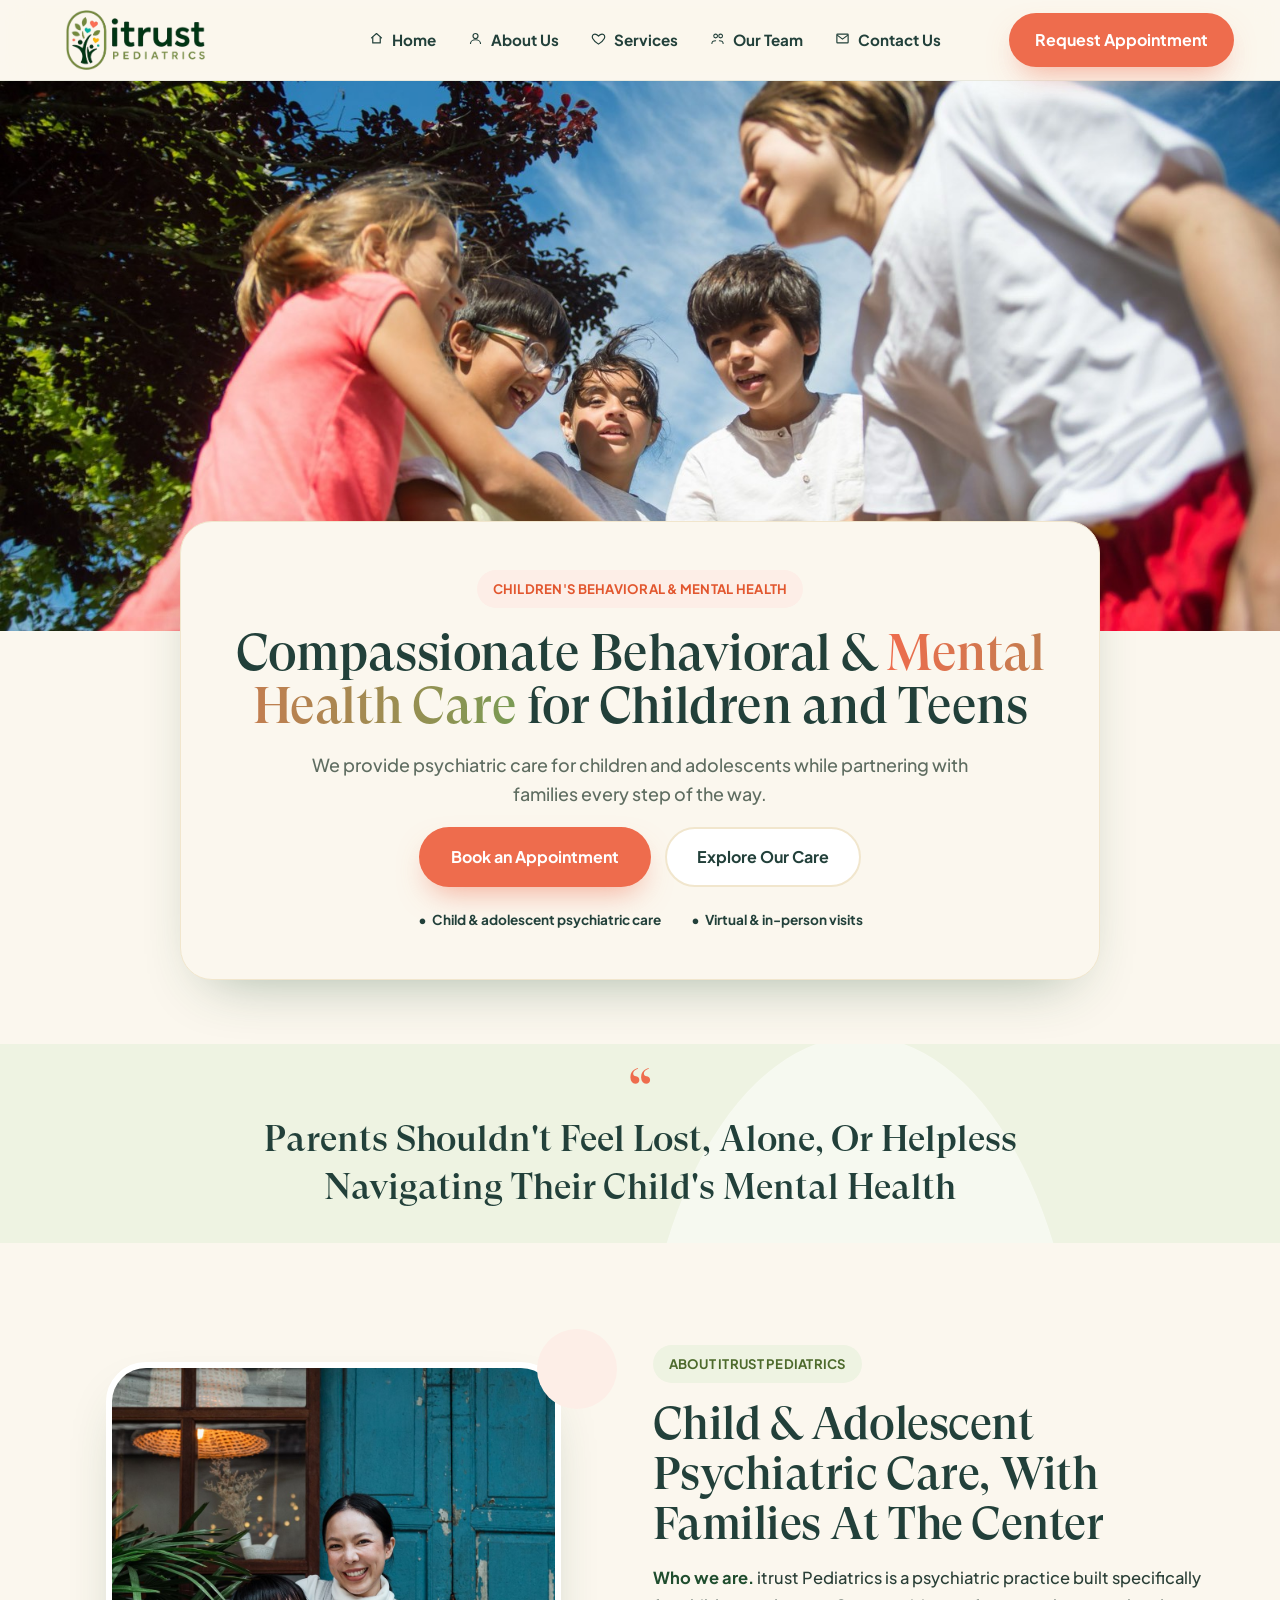
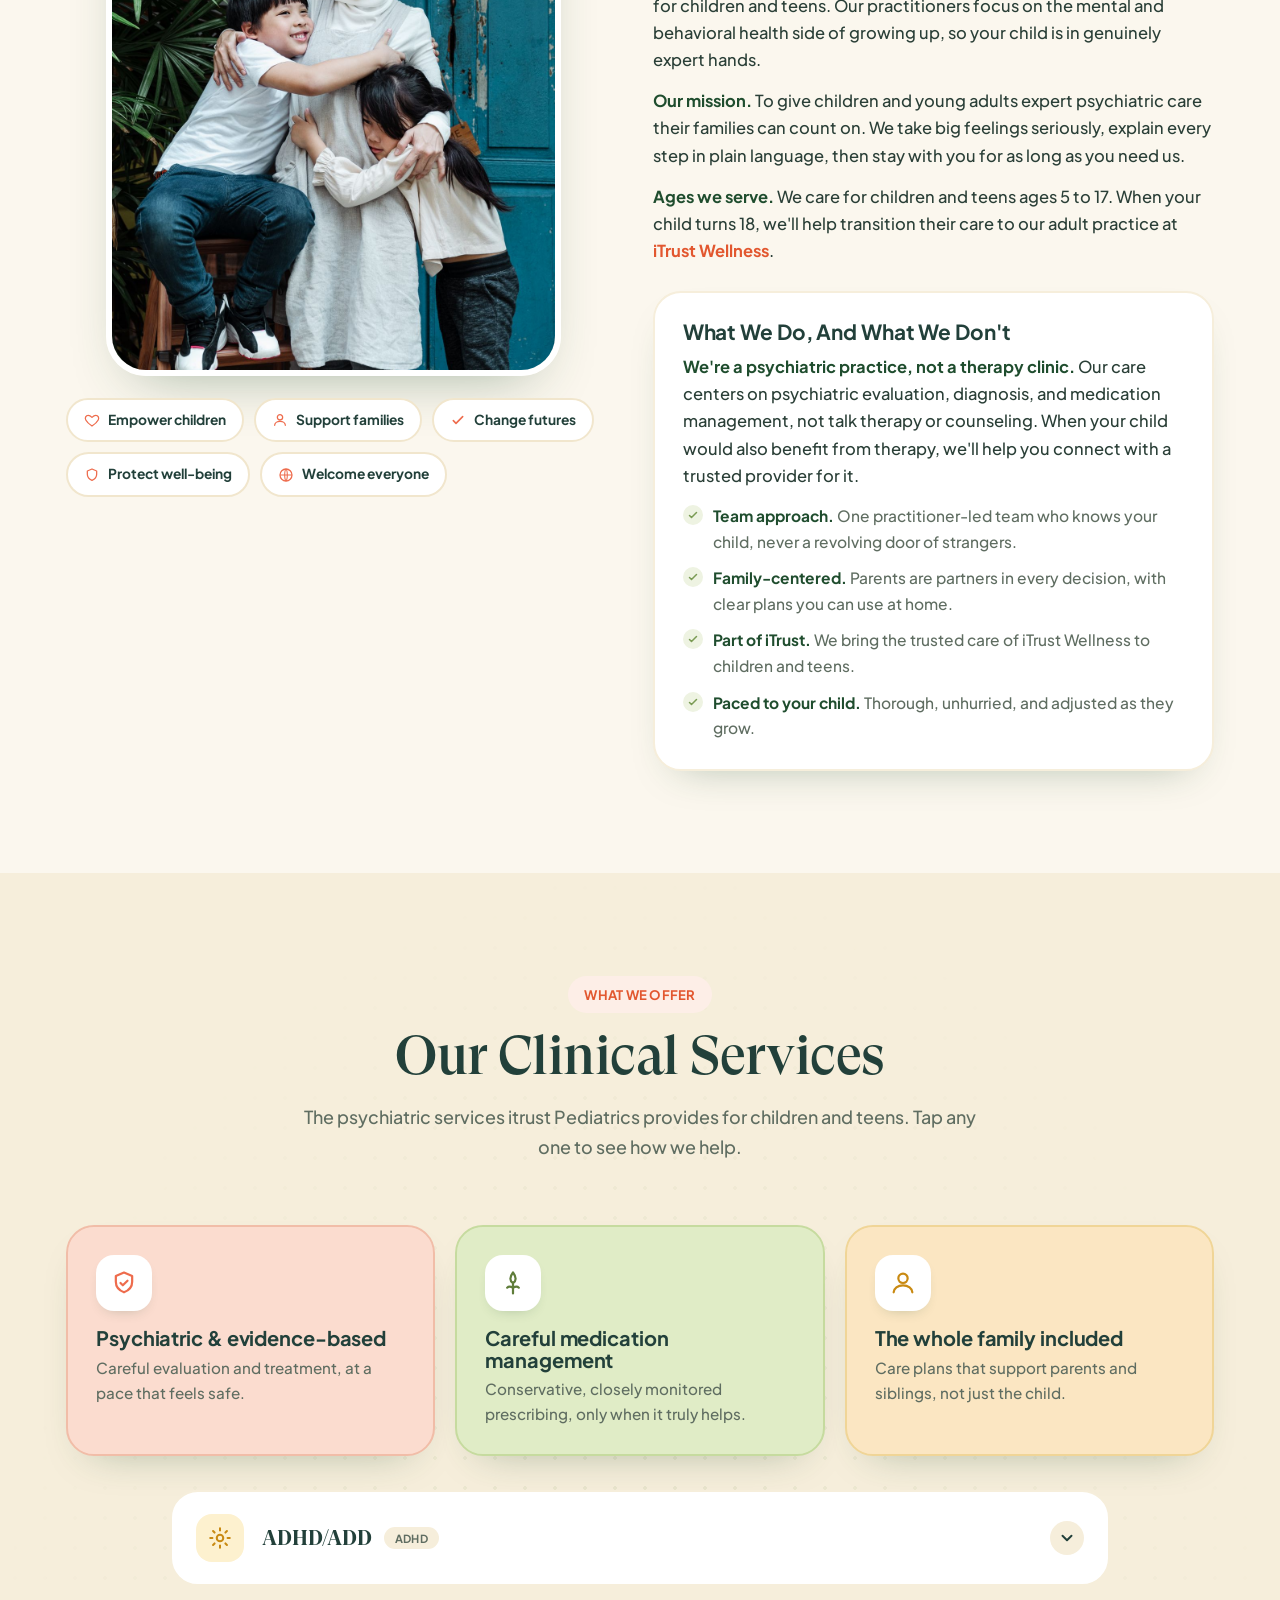
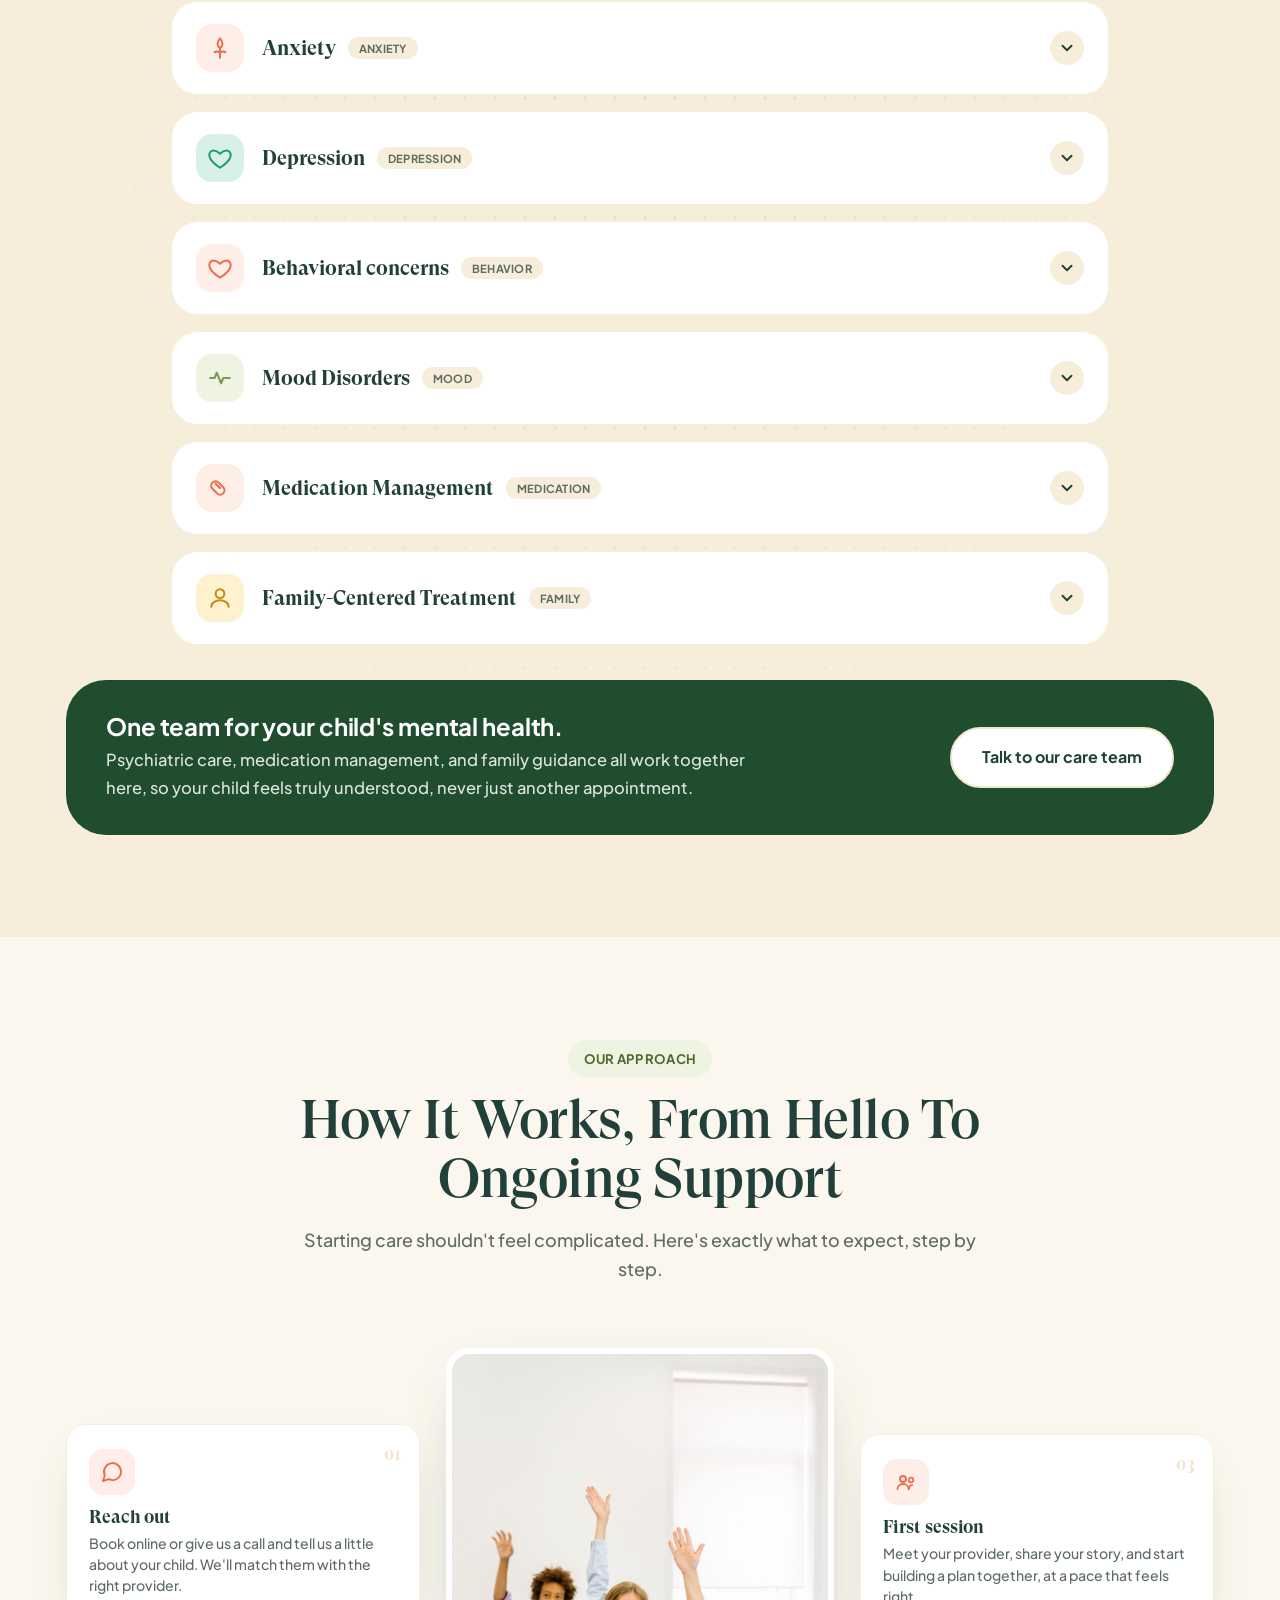
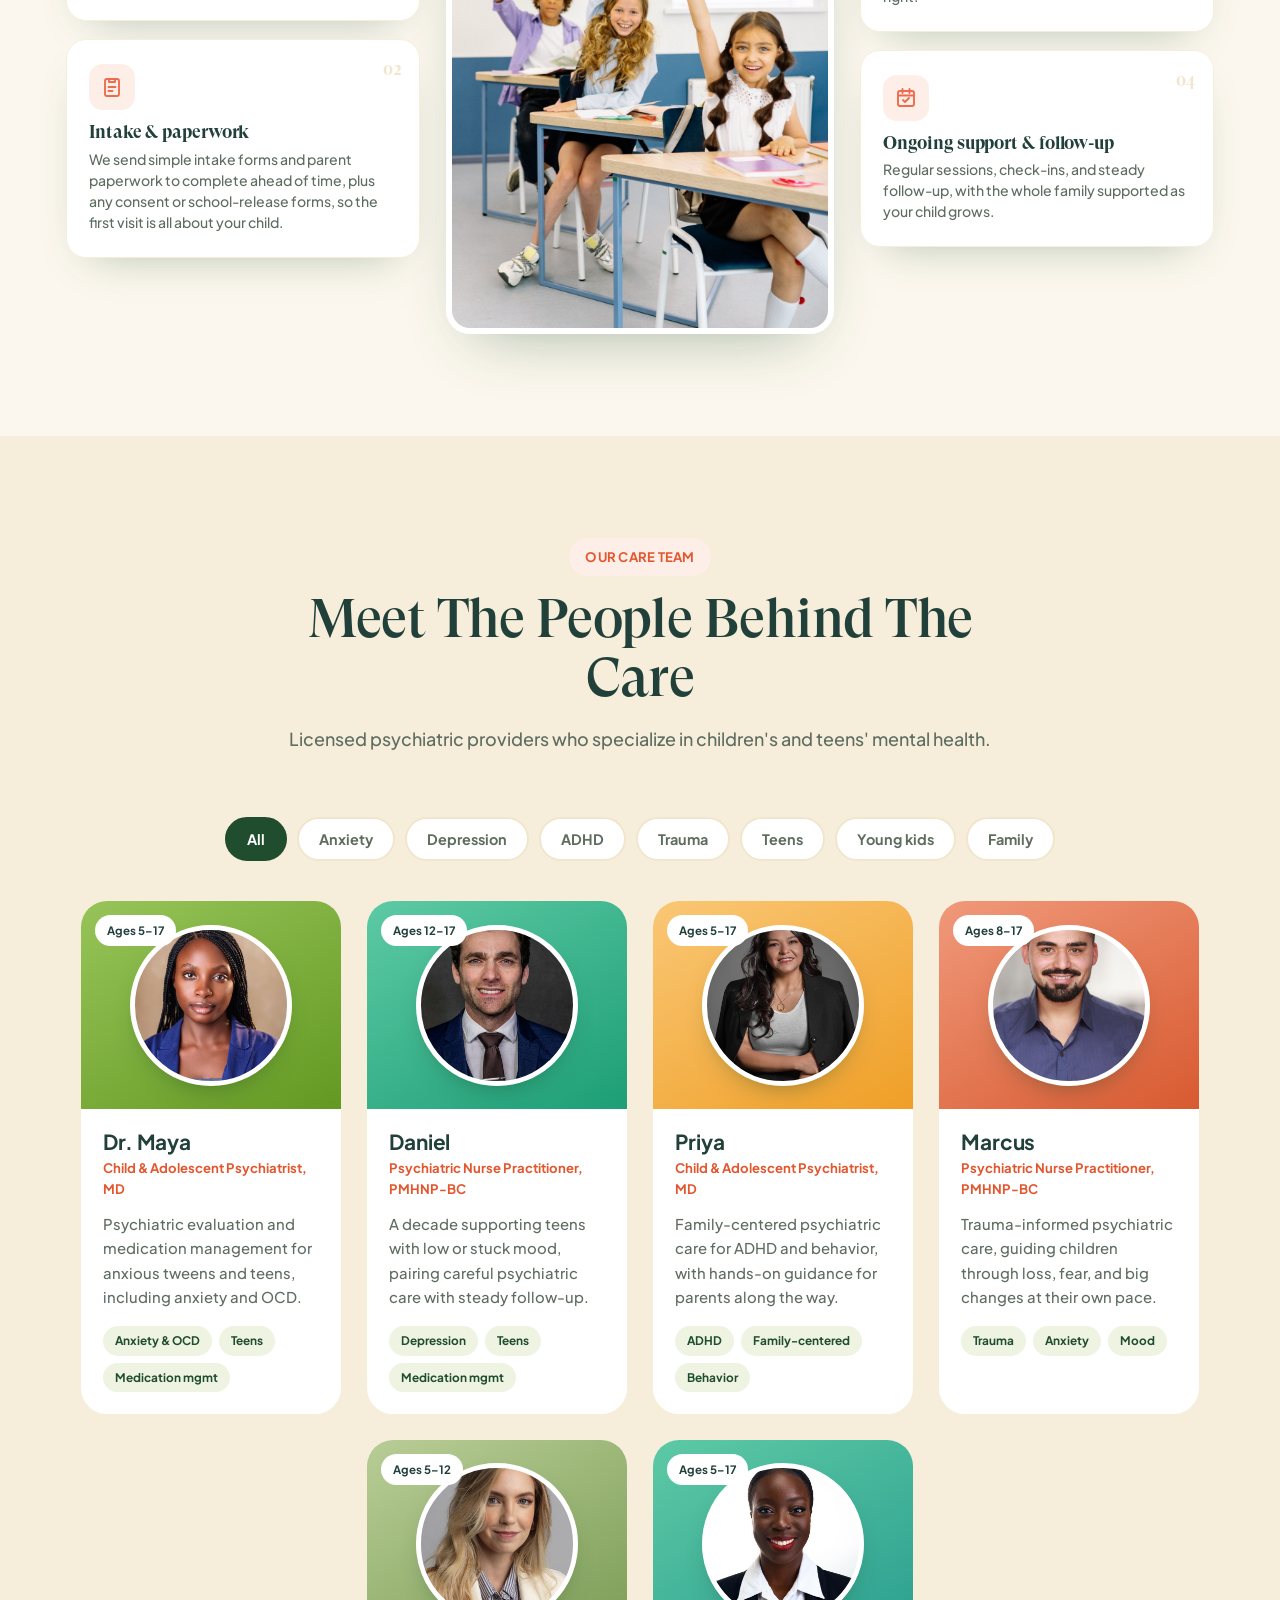
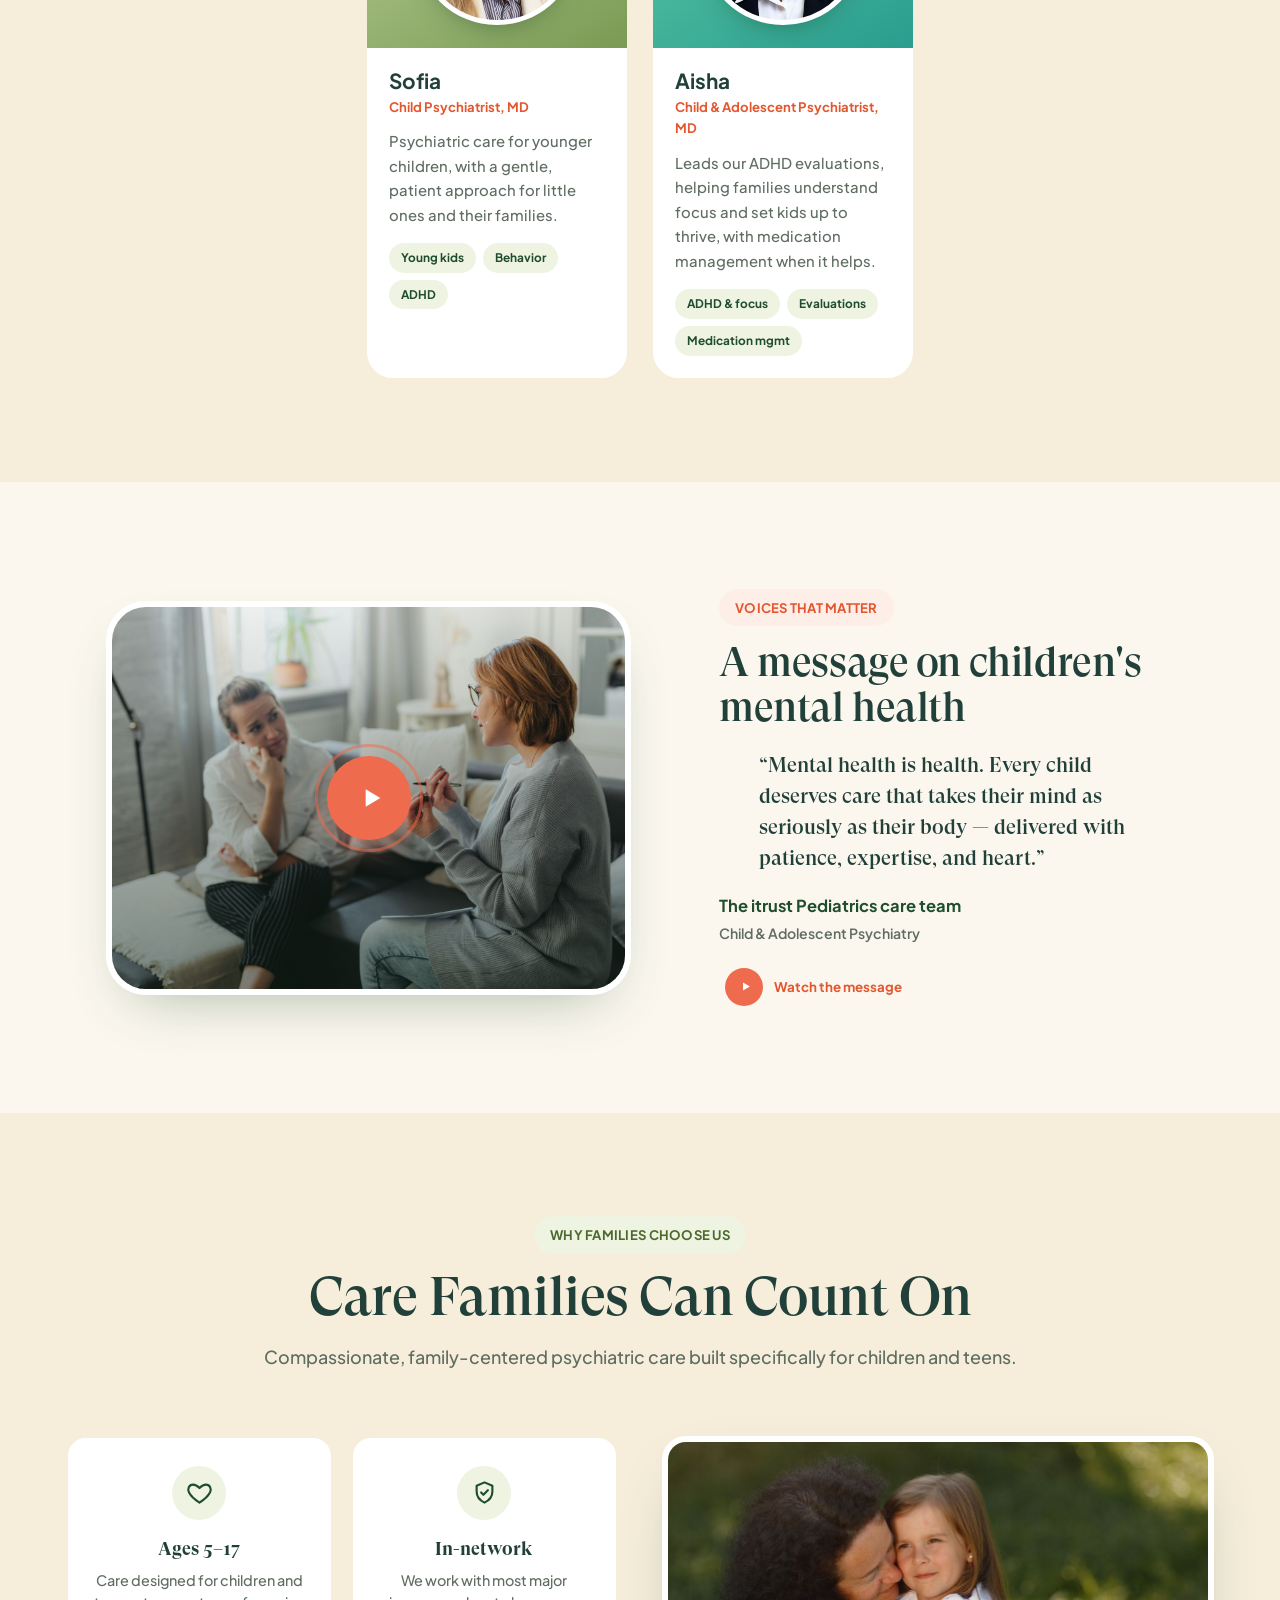
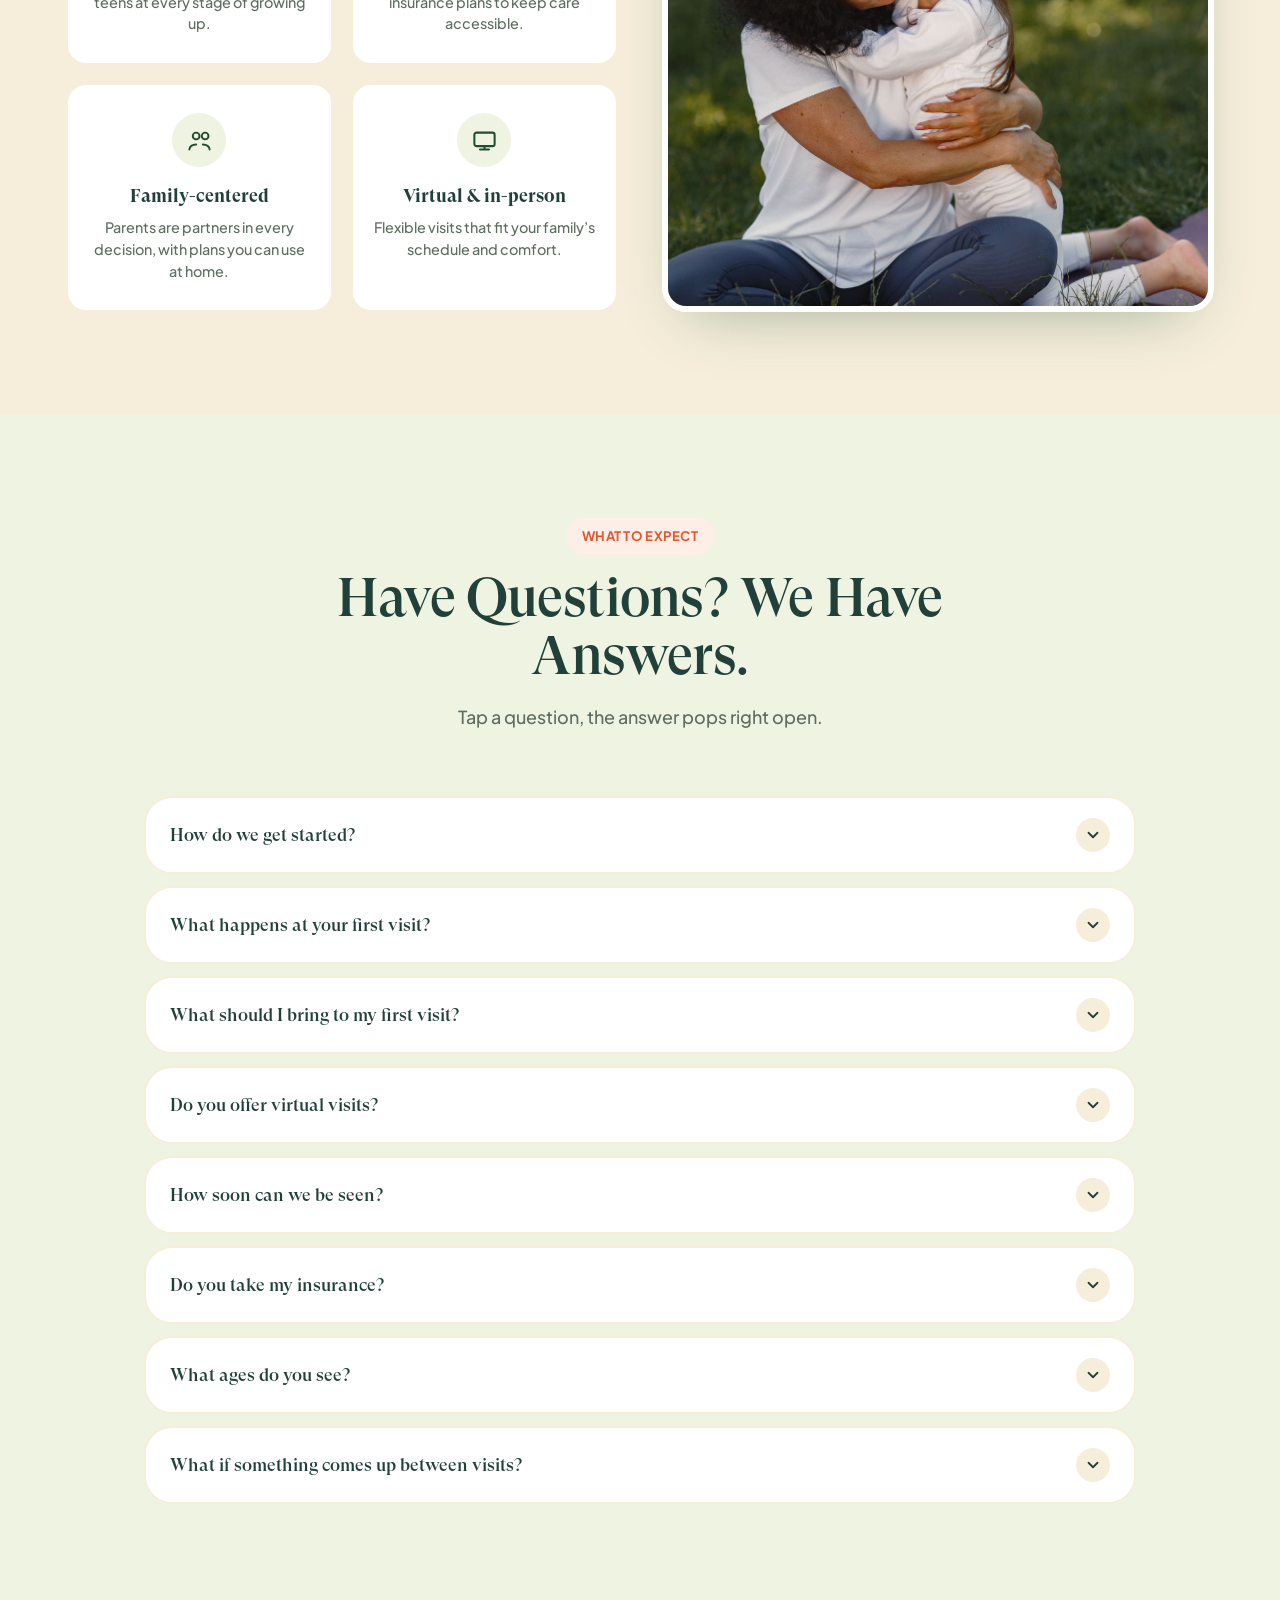
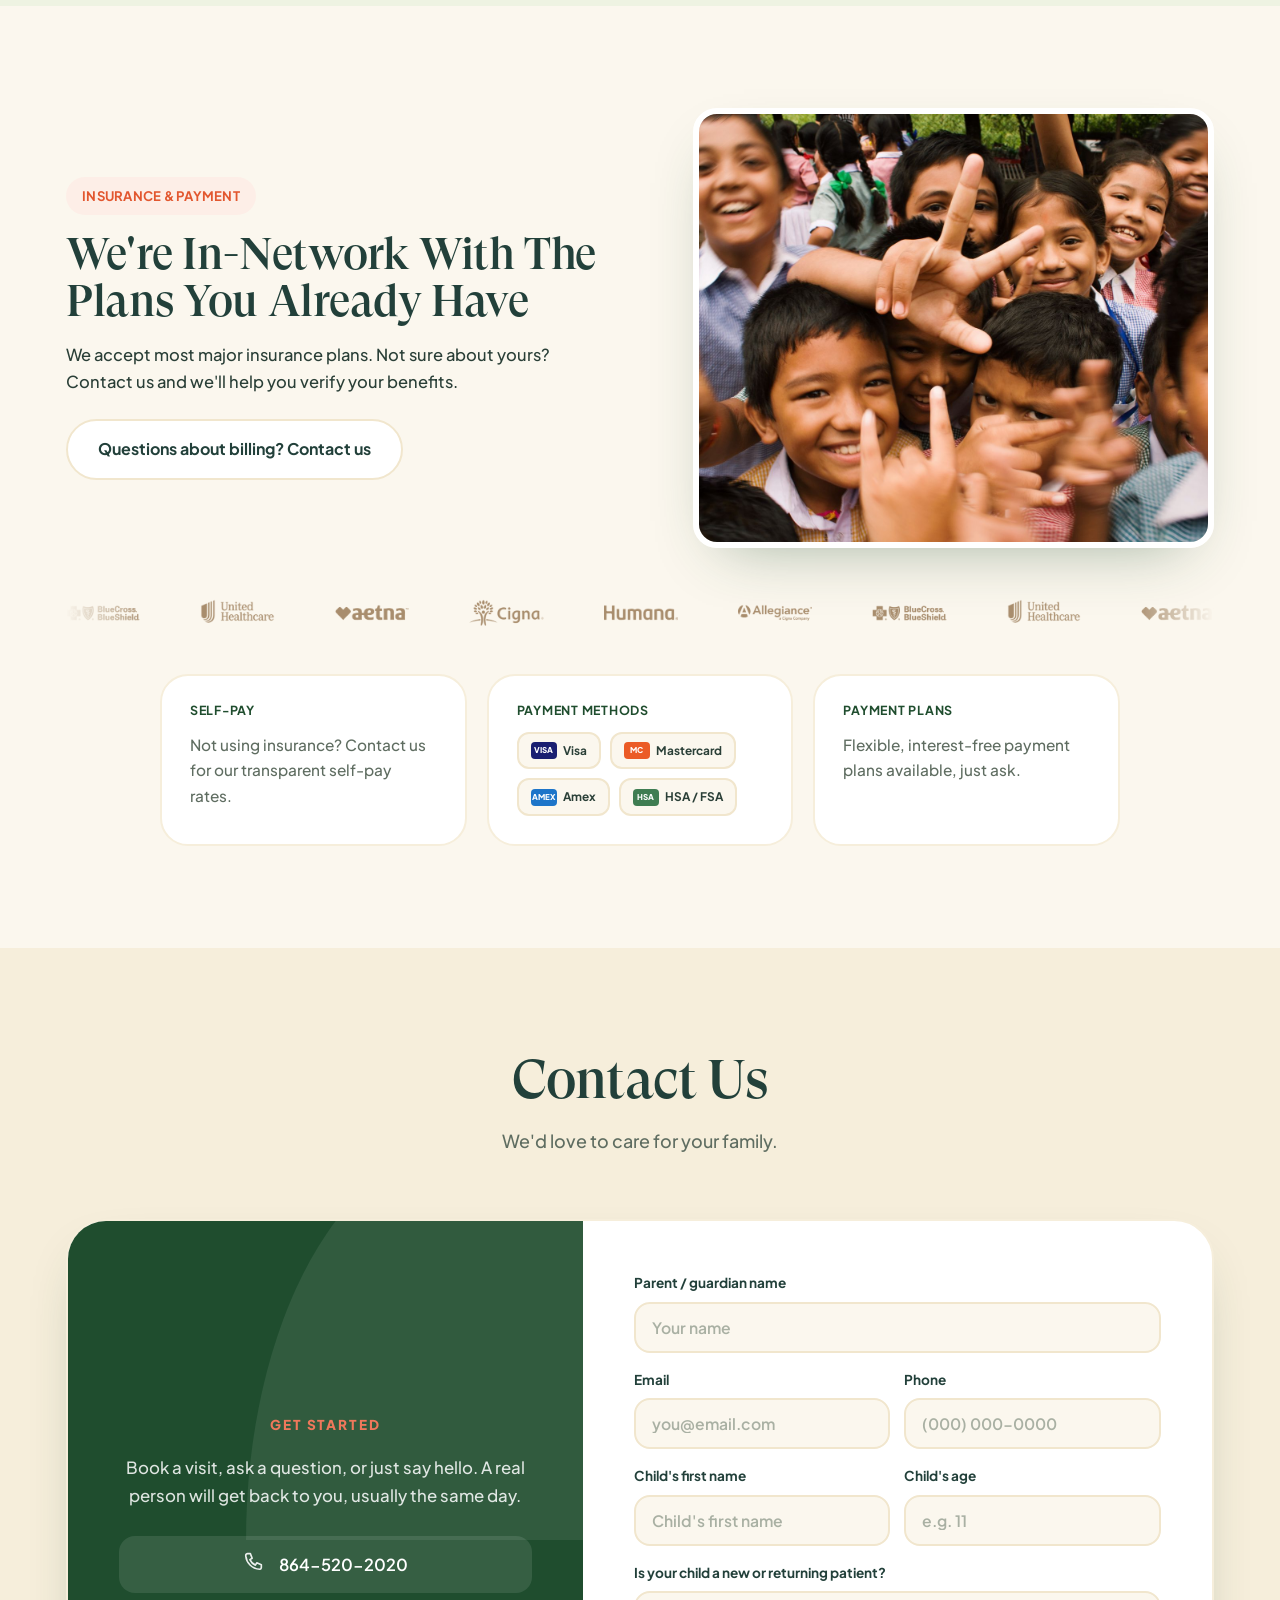
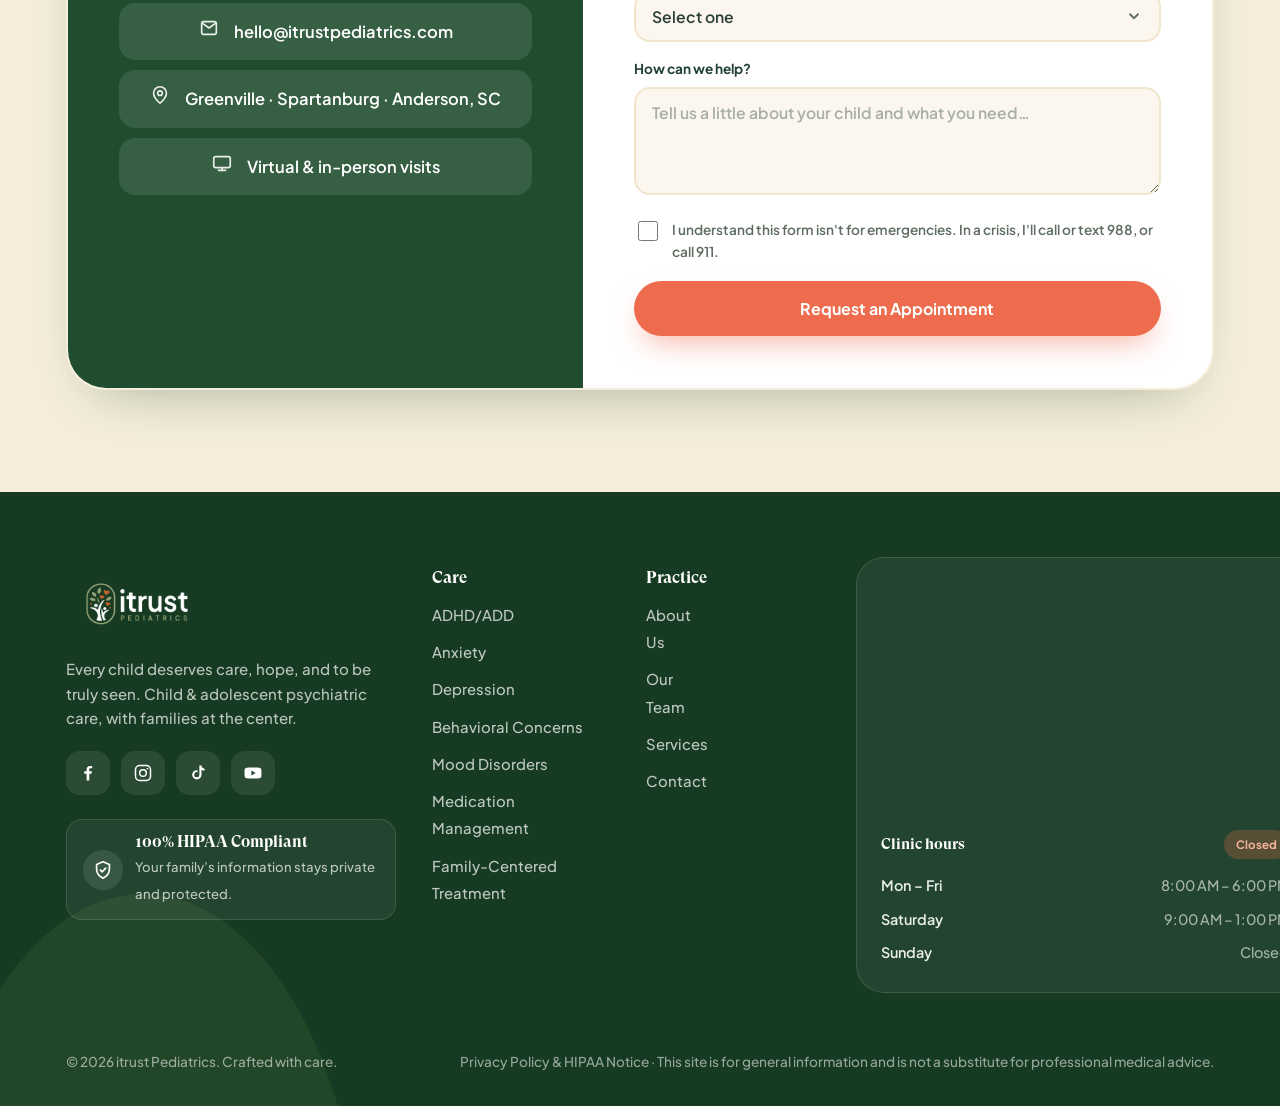
==== commit 897fde64: "Add demo Privacy Policy & HIPAA Notice page (scaffold) + footer links + sitemap entry Co-Authored-By" ====
--- a/index.html
+++ b/index.html
@@ -406,7 +406,7 @@
     </div>
     <div class="container footer-bottom">
       <p>© 2026 itrust Pediatrics. Crafted with care.</p>
-      <p>This site is for general information and is not a substitute for professional medical advice.</p>
+      <p><a href="privacy.html">Privacy Policy &amp; HIPAA Notice</a> · This site is for general information and is not a substitute for professional medical advice.</p>
     </div>
   </footer>
 
